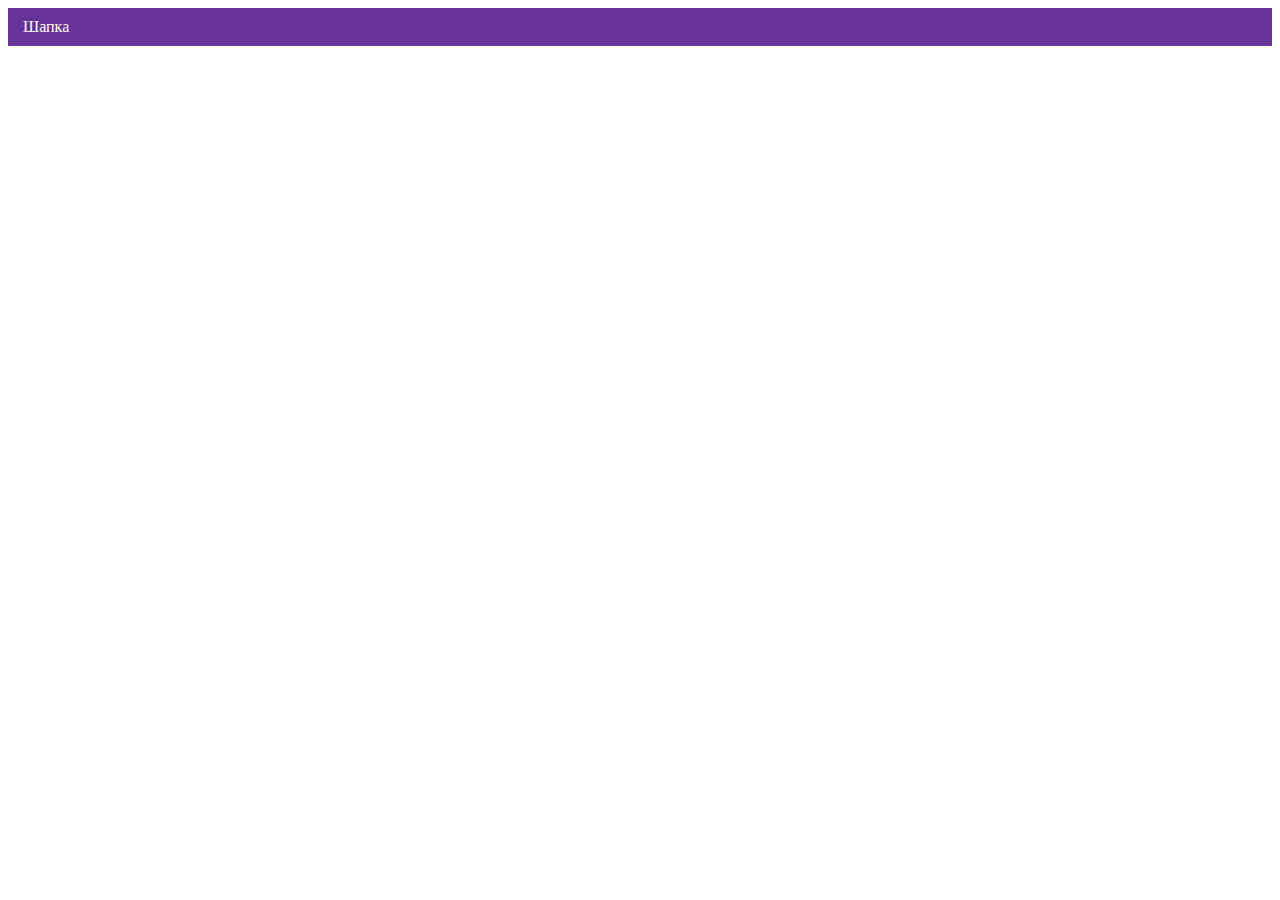
==== index.html @ e842799e "Deploying to gh-pages from @ htmlacademy-adaptive/2388231-cat-energy-30@3dad515b368dd6ec4f2292514c0e" ====
<!DOCTYPE html><html class="page" lang="ru"><head><meta charset="UTF-8"><title>Название проекта</title><meta name="viewport" content="width=device-width,initial-scale=1"><link rel="stylesheet" href="styles/styles.css"><script src="scripts/index.js" defer="defer"></script></head><body class="page__body"><header class="header">Шапка</header></body></html>
---- styles/styles.css ----
@charset "UTF-8";.header{background-color:#639;color:#fff;padding:10px 15px}
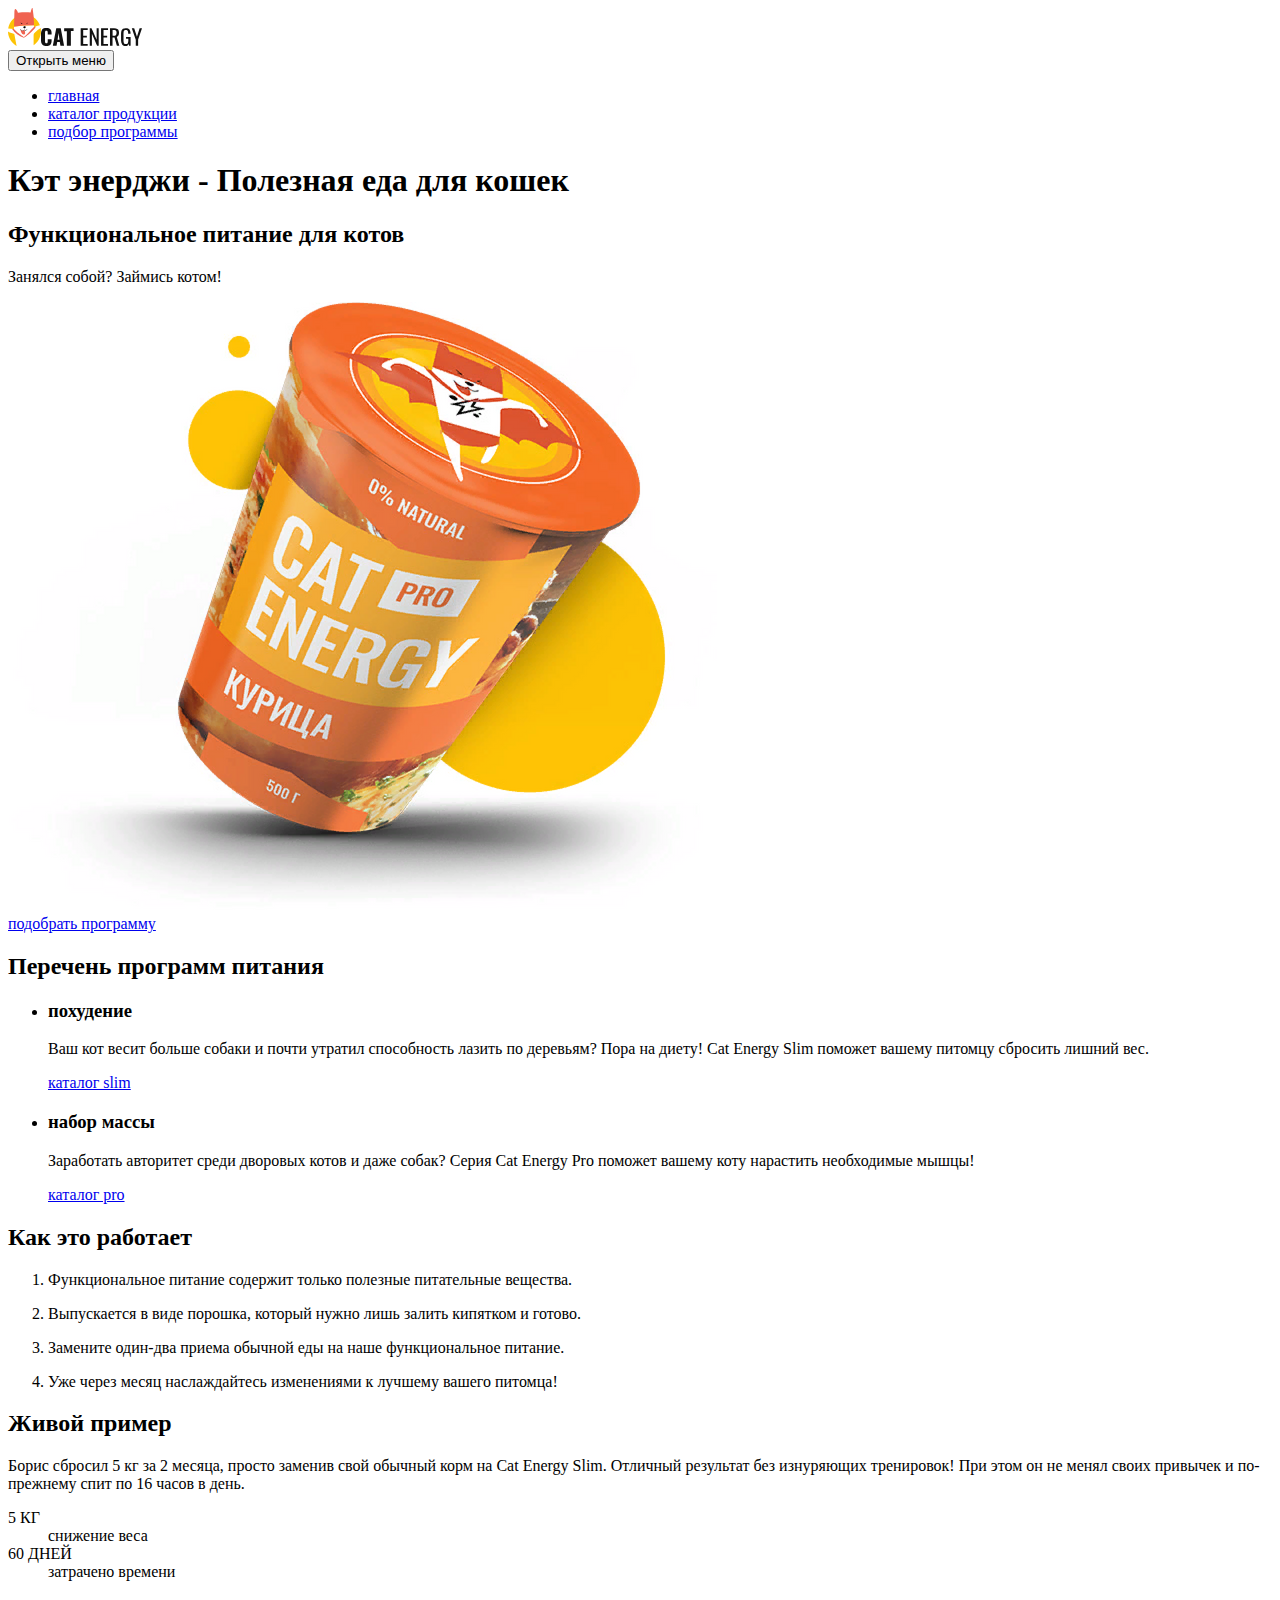
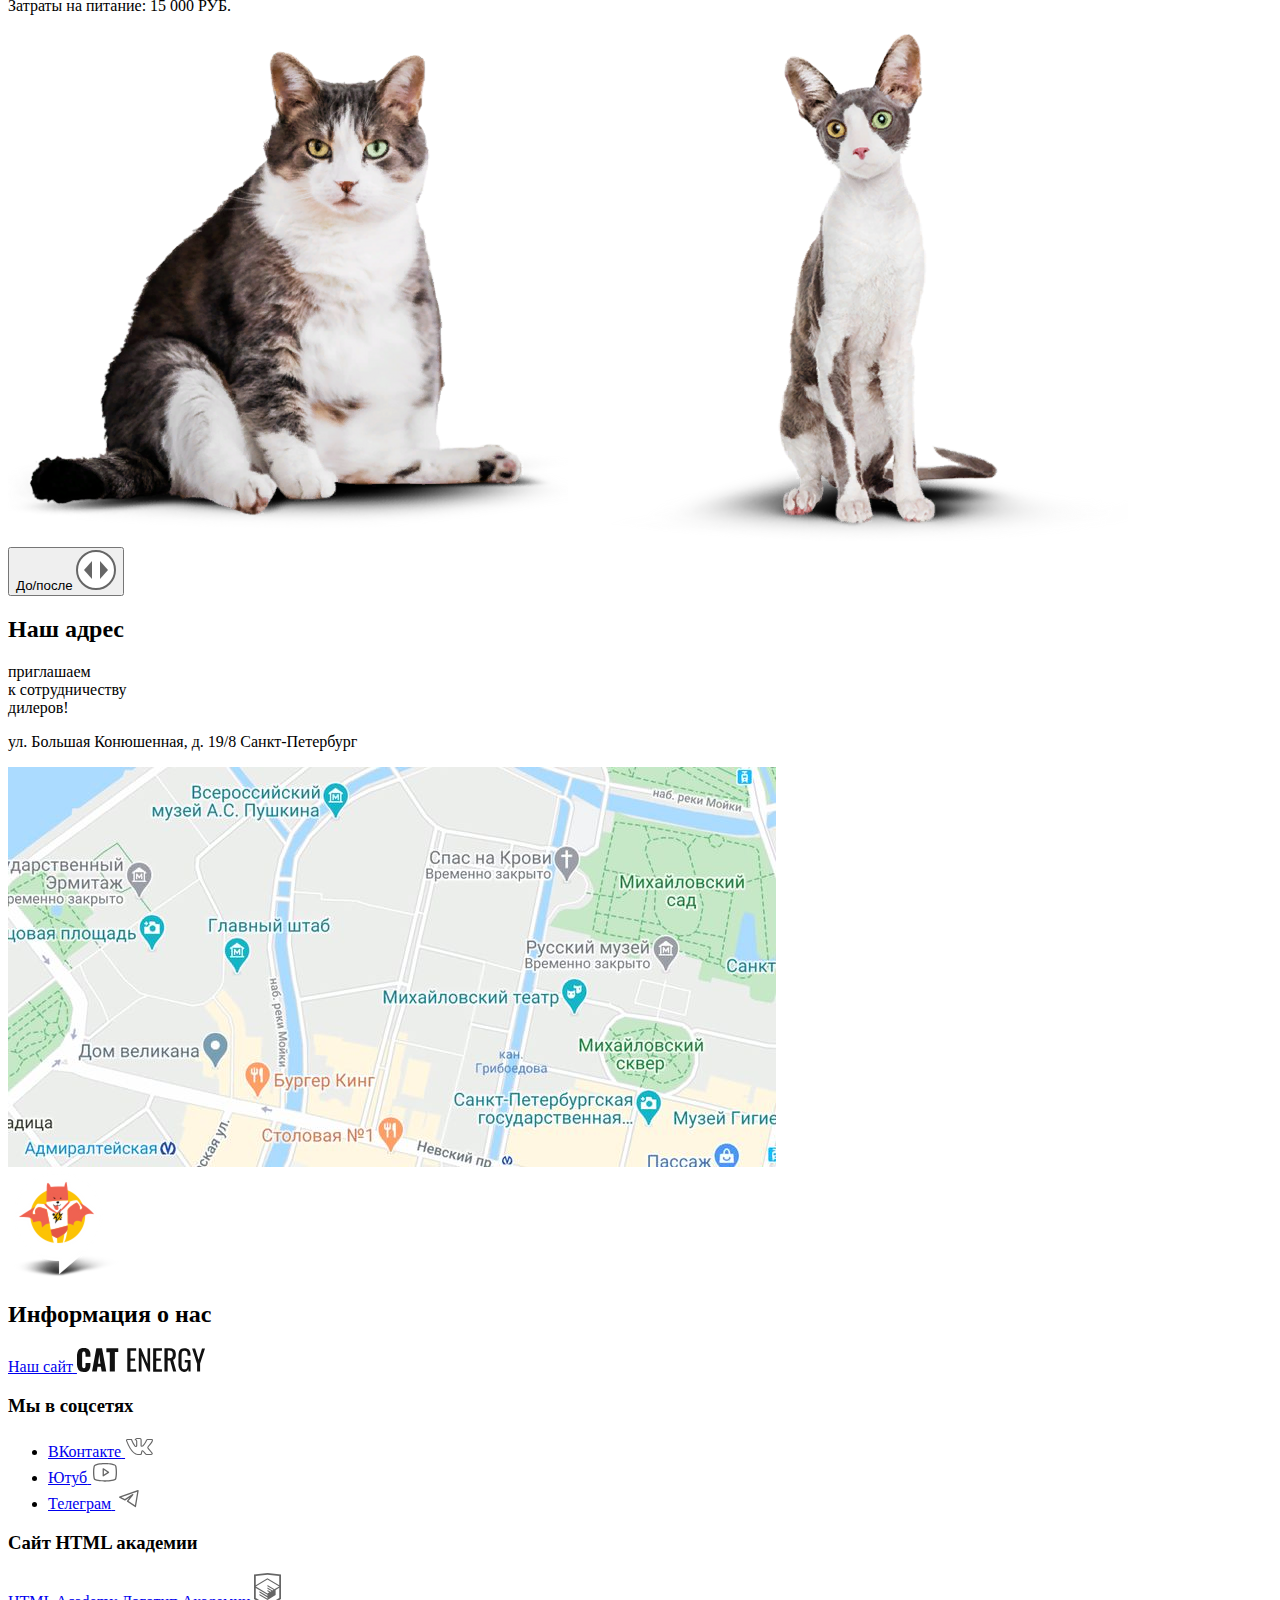
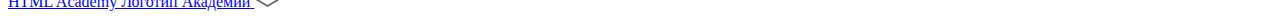
==== commit 57779545: "Deploying to gh-pages from @ htmlacademy-adaptive/2388231-cat-energy-30@de785e8025b0b78de77827c916fe" ====
--- a/index.html
+++ b/index.html
@@ -1 +1 @@
-<!DOCTYPE html><html class="page" lang="ru"><head><meta charset="UTF-8"><title>Название проекта</title><meta name="viewport" content="width=device-width,initial-scale=1"><link rel="stylesheet" href="styles/styles.css"><script src="scripts/index.js" defer="defer"></script></head><body class="page__body"><header class="header">Шапка</header></body></html>+<!DOCTYPE html><html class="page" lang="ru"><head><meta charset="utf-8"><meta name="viewport" content="width=device-width,initial-scale=1"><link rel="stylesheet" href="styles/styles.css"><link rel="icon" href="favicon.ico"><!-- 32×32 --><link rel="icon" href="favicons/icon.svg" type="image/svg+xml"><link rel="apple-touch-icon" href="favicons/180.png"><!-- 180×180 --><link rel="manifest" href="manifest.webmanifest"><title>HTML Academy: Кэт энерджи</title></head><body class="page__body"><!-- ======HEADER====== --><header class="main-header"><div class="main-header__inner container"><a class="main-header__logo" href="#"><picture><img class="main-header__logo-image" src="images/logo/logo-catenergy-mobile.svg" width="33" height="38" alt="Логотип Кэт энерджи"></picture><img class="main-header__logo-text" src="images/logo/logo-catenergy-text-mobile.svg" alt="Текст логотипа" width="101" height="18"></a><nav class="main-nav main-nav--closed"><button class="main-nav__toggle main-nav__toggle--closed button" type="button"><span class="visually-hidden">Открыть меню</span></button><ul class="main-nav__list list"><li class="main-nav__item"><a class="main-nav__link main-nav__link--support link" href="#">главная</a></li><li class="main-nav__item"><a class="main-nav__link link" href="catalog.html">каталог продукции</a></li><li class="main-nav__item"><a class="main-nav__link link" href="form.html">подбор программы</a></li></ul></nav></div></header><!-- ======MAIN====== --><main class="main-index"><h1 class="visually-hidden">Кэт энерджи - Полезная еда для кошек</h1><!-- ======INTRO====== --><section class="intro"><div class="container"><div class="intro__text-block"><h2 class="intro__title title-page title-page--index">Функциональное питание для котов</h2><p class="intro__text">Занялся собой? Займись котом!</p></div><div class="intro__image"><picture><source width="552" height="499" type="image/png" media="(min-width: 1440px)" srcset="images/pictures/index/intro/index-can-desktop@1x.png, images/pictures/index/intro/index-can-desktop@2x.png 2x"><source width="709" height="609" type="image/png" media="(min-width: 768px)" srcset="images/pictures/index/intro/index-can-tablet@1x.png, images/pictures/index/intro/index-can-tablet@2x.png 2x"><img src="images/pictures/index/intro/index-can-mobile@1x.png" srcset="images/pictures/index/intro/index-can-mobile@2x.png 2x" width="280" height="270" alt="Промо упаковка куриного корма кэт энерджи на 500 грамм"></picture></div><a href="form.html" class="intro__link link button-link">подобрать программу</a></div></section><!-- ======PROGRAMS-TYPES====== --><section class="programs container"><h2 class="visually-hidden">Перечень программ питания</h2><ul class="programs__list list"><li class="programs__item programs__item--slim"><h3 class="programs__title">похудение</h3><p class="programs__text">Ваш кот весит больше собаки и почти утратил способность лазить по деревьям? Пора на диету! Cat Energy Slim поможет вашему питомцу сбросить лишний вес.</p><a class="programs__link link" href="catalog.html">каталог slim</a></li><li class="programs__item programs__item--pro"><h3 class="programs__title">набор массы</h3><p class="programs__text">Заработать авторитет среди дворовых котов и даже собак? Серия Cat Energy Pro поможет вашему коту нарастить необходимые мышцы!</p><a href="catalog.html" class="programs__link link">каталог pro</a></li></ul></section><!-- ======ADVANTAGES====== --><section class="advantages"><div class="container"><h2 class="advantages__title title">Как это работает</h2><ol class="advantages__list list"><li class="advantages__item advantages__item--leaf"><p class="advantages__item-text">Функциональное питание содержит только полезные питательные вещества.</p></li><li class="advantages__item advantages__item--hotwater"><p class="advantages__item-text">Выпускается в виде порошка, который нужно лишь залить кипятком и готово.</p></li><li class="advantages__item advantages__item--eat"><p class="advantages__item-text">Замените один-два приема обычной еды на наше функциональное питание.</p></li><li class="advantages__item advantages__item--time"><p class="advantages__item-text">Уже через месяц наслаждайтесь изменениями к лучшему вашего питомца!</p></li></ol></div></section><!-- ======example====== --><section class="example"><div class="container"><h2 class="example__title title">Живой пример</h2><div class="example__inner"><p class="example__text">Борис сбросил 5 кг за 2 месяца, просто заменив свой обычный корм на Cat Energy Slim. Отличный результат без изнуряющих тренировок! При этом он не менял своих привычек и по-прежнему спит по 16 часов в день.</p><div class="example__data example-data"><dl class="example-data-list list"><dt class="example-data__value">5 КГ</dt><dd class="example-data__description">снижение веса</dd><dt class="example-data__value">60 ДНЕЙ</dt><dd class="example-data__description">затрачено времени</dd></dl><p class="example__expenses"><span>Затраты на питание:</span> <span>15 000 РУБ.</span></p></div></div><div class="example__slider-cat slider-cat"><div class="slider-cat__inner"><picture><source width="560" height="512" type="image/png" media="(min-width: 768px)" srcset="images/slider/cat-tablet-before@1x.png, images/slider/cat-tablet-before@2x.png 2x"><img class="slider-cat__image slider-cat__image--before" src="images/slider/cat-mobile-before@1x.png" srcset="images/slider/cat-mobile-before@2x.png 2x" width="280" height="256" alt="Кот до употребления корма: выглядит ленивым, толстым и страшным"></picture><picture><source width="560" height="512" type="image/png" media="(min-width: 768px)" srcset="images/slider/cat-tablet-after@1x.png, images/slider/cat-tablet-after@2x.png 2x"><img class="slider-cat__image slider-cat__image--after" src="images/slider/cat-mobile-after@1x.png" srcset="images/slider/cat-mobile-after@2x.png 2x" width="280" height="256" alt="Кот после употребления корма: выглядит молодым, худым и бодрым"></picture></div><button class="slider-cat__button button" type="button"><span class="visually-hidden">До/после</span> <svg class="slider-cat__tumb-img" width="40" height="40" viewBox="0 0 40 40" fill="none" xmlns="http://www.w3.org/2000/svg" aria-hidden="true"><rect x="1" y="1" width="38" height="38" rx="19" fill="white"/><path d="M16 11L8 20L16 29V11Z" fill="#666666"/><path d="M32 20L24 11V29L32 20Z" fill="#666666"/><rect x="1" y="1" width="38" height="38" rx="19" stroke="#666666" stroke-width="2"/></svg></button></div></div></section><!-- ======LOCATION====== --><section class="location"><h2 class="visually-hidden">Наш адрес</h2><div class="container"><div class="location__address"><p class="location__text">приглашаем<br>к сотрудничеству<br>дилеров!</p><p class="location__address-text"><span>ул. Большая Конюшенная, д. 19/8</span> <span>Санкт-Петербург</span></p></div></div><div class="location__block-map"><picture><source width="1440" height="400" type="image/jpeg" media="(min-width: 1440px)" srcset="images/pictures/map/map-desktop@1x.jpg, images/pictures/map/map-desktop@2x.jpg 2x"><source width="768" height="400" type="image/jpeg" media="(min-width: 768px)" srcset="images/pictures/map/map-tablet@1x.jpg, images/pictures/map/map-tablet@2x.jpg 2x"><img src="images/pictures/map/map-mobile@1x.jpg" srcset="images/pictures/map/map-mobile@2x.jpg 2x" alt="Расположение офиса Кэт энерджи на карте" width="320" height="362"></picture></div><div class="location__map-pin"><picture><source width="113" height="106" type="image/png" media="(min-width: 768px)" srcset="images/pictures/map/map-pin-tablet@1x.png, images/pictures/map/map-pin-tablet@2x.png 2x"><img src="images/pictures/map/map-pin-mobile@1x.png" srcset="images/pictures/map/map-pin-mobile@2x.png 2x" alt="маркер карты стилизованный под логотип компании" width="57" height="53"></picture></div></section></main><!-- ======FOOTER====== --><footer class="main-footer container"><h2 class="visually-hidden">Информация о нас</h2><a href="#" class="main-footer__logo"><span class="visually-hidden">Наш сайт</span> <svg xmlns="http://www.w3.org/2000/svg" width="128" height="24" fill="none" aria-hidden="true"><path fill="#111" d="M1.62 21.96a9.43 9.43 0 0 1-1.6-5.72V7.76a9.56 9.56 0 0 1 1.5-5.82C2.62.61 4.32 0 6.83 0c2.5 0 4.1.61 5.1 1.74a7.43 7.43 0 0 1 1.51 5v2.04h-4.9V6.43c.03-.7-.07-1.39-.3-2.04a1.42 1.42 0 0 0-1.4-.82c-.71 0-1.21.2-1.41.72a6.72 6.72 0 0 0-.3 2.25v10.92a4.3 4.3 0 0 0 .4 2.15c.2.5.7.71 1.4.71s1.1-.2 1.3-.71c.23-.7.33-1.42.3-2.15v-2.45h4.91v2.05a7.92 7.92 0 0 1-1.5 5.1c-1 1.23-2.7 1.84-5.1 1.84-2.41-.1-4.22-.71-5.22-2.04ZM19.35.3h5.7l4.21 23.3h-4.6l-.8-4.91h-3.31l-.8 4.9h-4.7L19.34.31Zm4.1 15.33-1.2-9.1-1.2 9.1h2.4ZM32.77 4.19h-3.4V.3h11.9v3.78h-3.4v19.5h-5.1V4.2ZM50.4.3h8.8v2.46h-5.7v7.66h4.6v2.35h-4.6v8.57h5.7v2.35h-8.9V.31h.1ZM61.8.3h2.21l6.51 15.43V.3h2.6v23.28h-2l-6.6-15.93v15.93H61.8V.31ZM76.13.3h8.81v2.46h-5.7v7.66h4.6v2.35h-4.6v8.57h5.7v2.35h-8.81V.31ZM87.54.3h4.61a7.9 7.9 0 0 1 5.1 1.44c1.1.92 1.6 2.55 1.6 4.7 0 2.96-.9 4.8-2.8 5.4l3.21 11.65h-3.1l-3-10.93h-2.51V23.5h-3.2V.3h.1Zm4.41 10.01c1.03.1 2.06-.2 2.9-.81.6-.51.9-1.53.9-3.07a6.72 6.72 0 0 0-.3-2.24 2.58 2.58 0 0 0-1.1-1.23 4.49 4.49 0 0 0-2.2-.4h-1.4v7.65h1.2v.1ZM102.86 21.86a10.49 10.49 0 0 1-1.4-5.93V8.17a17 17 0 0 1 .5-4.4c.34-1.06 1-2 1.9-2.65 1.12-.67 2.41-1 3.71-.92 2.1 0 3.6.51 4.5 1.64a7.93 7.93 0 0 1 1.41 5.1v.82h-3v-.71c0-.86-.07-1.71-.2-2.56a2.05 2.05 0 0 0-.8-1.32 3.05 3.05 0 0 0-1.9-.51 2.96 2.96 0 0 0-2.01.6 2.3 2.3 0 0 0-.8 1.64c-.13.92-.2 1.84-.2 2.76v8.68a9.43 9.43 0 0 0 .6 3.88c.4.82 1.2 1.12 2.4 1.12a2.38 2.38 0 0 0 2.4-1.22c.53-1.3.77-2.69.7-4.09V14.4h-2.9v-2.35h5.81V23.6h-2l-.3-2.65a4.17 4.17 0 0 1-1.56 2.2c-.74.53-1.64.8-2.55.76a4.92 4.92 0 0 1-4.3-2.04ZM119.99 15.42 115.09.41h3l3.5 11.23L125 .41H128l-4.9 15.01v8.17h-3.01v-8.17h-.1Z"/></svg></a><section class="main-footer__social social"><h3 class="visually-hidden">Мы в соцсетях</h3><ul class="social__list list"><li class="social__list-iitem"><a href="#" class="social__list-link social__list-link--vk"><span class="visually-hidden">ВКонтакте</span> <svg xmlns="http://www.w3.org/2000/svg" width="28" height="22" fill="none" aria-hidden="true"><path fill="#666" d="M1 5.34c0-.86.52-1.32 1.55-1.38l3.97.02c.26 0 .44.13.53.38.4 1.26.86 2.34 1.37 3.25.5.92 1.17 1.97 1.99 3.16.07.15.18.23.34.23.13 0 .22-.06.3-.18l.07-.28.03-4.35c0-.3-.07-.5-.23-.6-.15-.1-.43-.18-.83-.23-.32-.05-.48-.23-.48-.55 0-.07 0-.12.02-.15.38-1.09 1.44-1.63 3.2-1.63l1.5-.03c.67 0 1.23.16 1.67.48.44.32.67.82.67 1.5v5.72c.12.08.24.12.34.12.27 0 .5-.15.7-.45 1.95-2.58 3-4.31 3.17-5.18 0-.02.01-.06.05-.13.12-.25.33-.47.61-.65.29-.19.53-.31.75-.38a.55.55 0 0 1 .24-.05h4.13l.26.03c.36 0 .63.16.83.47.07.1.12.21.15.33a2.4 2.4 0 0 1 .06.55v.18a6.11 6.11 0 0 1-.94 2.2c-.5.78-1.15 1.62-1.93 2.53-.79.9-1.27 1.5-1.47 1.78-.16.2-.24.39-.24.56 0 .13.07.28.21.45l3.9 4.63c.2.26.31.56.31.88 0 .38-.16.7-.48.95-.32.25-.7.4-1.14.43l-.46.02h-4.04c-.02 0-.06 0-.11.02a.86.86 0 0 1-.1.01c-.4 0-.76-.16-1.1-.48-.12-.13-.96-1.12-2.5-2.97a1.39 1.39 0 0 0-.38-.32 38.47 38.47 0 0 0-.53 2.24l-.08.42a1.4 1.4 0 0 1-1.12 1.06l-.37.02h-2.61c-1.48 0-2.95-.63-4.41-1.9a19.3 19.3 0 0 1-3.96-4.95 47.51 47.51 0 0 1-3.28-7.05A1.92 1.92 0 0 1 1 5.34Zm16.01 6.51c-.37 0-.7-.1-1.01-.29a.9.9 0 0 1-.45-.79V5c0-.34-.1-.58-.27-.72-.18-.14-.49-.21-.93-.21l-1.52.05c-.76 0-1.34.12-1.73.37.78.36 1.17.93 1.17 1.71v4.43a1.5 1.5 0 0 1-.53 1.04c-.32.28-.68.42-1.07.42-.53 0-.94-.24-1.22-.73a26.16 26.16 0 0 1-3.1-5.63l-.23-.66-3.55-.02c-.23 0-.36.01-.38.03-.03.03-.04.1-.04.22 0 .15.01.3.05.48l.56 1.4c1.49 3.64 3.11 6.51 4.86 8.6 1.75 2.1 3.47 3.15 5.16 3.15h2.66c.1 0 .19-.03.24-.09.05-.06.1-.17.13-.34l.06-.25.5-2.21c.15-.3.27-.5.38-.6.2-.2.42-.28.69-.28.43 0 .86.24 1.3.73l2.27 2.71c.14.22.3.33.45.33h4.4c.53 0 .8-.13.8-.38a.47.47 0 0 0-.08-.25l-3.87-4.55c-.3-.35-.45-.73-.45-1.13 0-.4.14-.8.43-1.16.23-.34.68-.9 1.34-1.67.67-.78 1.25-1.51 1.75-2.19.5-.68.82-1.3.98-1.85l.08-.33a.37.37 0 0 1-.02-.16c0-.07-.01-.14-.03-.19h-4.18c-.27.1-.48.25-.64.45L21.8 6c-.45 1.16-1.6 2.94-3.5 5.36-.36.33-.8.5-1.3.5Z"/></svg></a></li><li class="social__list-iitem"><a href="#" class="social__list-link social__list-link--inst"><span class="visually-hidden">Ютуб</span> <svg xmlns="http://www.w3.org/2000/svg" width="28" height="22" fill="none" aria-hidden="true"><path fill="#666" d="m17.85 10.8-5.24-3.5a.65.65 0 0 0-1.01.55v6.98a.65.65 0 0 0 1.01.54l5.24-3.49a.65.65 0 0 0 0-1.09Zm-4.94 2.8V9.08l3.4 2.27-3.4 2.27Zm12.48-8.56a2.4 2.4 0 0 0-1.45-1.63C20.22 1.98 14.25 2 14 2s-6.22-.02-9.94 1.4a2.4 2.4 0 0 0-1.45 1.64 25.32 25.32 0 0 0-.61 6.3c0 3.26.33 5.22.61 6.3a2.4 2.4 0 0 0 1.45 1.63c3.72 1.43 9.69 1.4 9.94 1.4h.08c.75 0 6.31-.04 9.86-1.4a2.4 2.4 0 0 0 1.45-1.64c.28-1.07.61-3.03.61-6.3 0-3.25-.33-5.22-.61-6.29Zm-1.27 12.27a1.1 1.1 0 0 1-.65.74c-3.5 1.34-9.4 1.32-9.47 1.32-.07 0-5.98.02-9.47-1.32a1.09 1.09 0 0 1-.65-.74c-.27-1-.57-2.85-.57-5.97 0-3.12.3-4.97.57-5.97a1.1 1.1 0 0 1 .65-.74C8.03 3.29 13.93 3.3 14 3.3c.07 0 5.98-.02 9.47 1.32a1.1 1.1 0 0 1 .65.74c.27 1 .57 2.85.57 5.97 0 3.12-.3 4.96-.57 5.97Z"/></svg></a></li><li class="social__list-iitem"><a href="#" class="social__list-link social__list-link--fb"><span class="visually-hidden">Телеграм</span> <svg xmlns="http://www.w3.org/2000/svg" width="28" height="22" fill="none" aria-hidden="true"><path fill="#666" fill-rule="evenodd" d="M23.46 3.15c.18.15.27.38.23.61l-2.63 15.76a.66.66 0 0 1-1.01.44l-7.88-5.25a.66.66 0 0 1-.15-.96l2.61-3.26-4.36 2.9a.66.66 0 0 1-.65.05L4.36 10.8a.66.66 0 0 1 .08-1.2l18.38-6.57a.66.66 0 0 1 .64.11ZM6.33 10.32l3.53 1.77 7.56-5.04a.66.66 0 0 1 .88.96l-4.8 6 6.43 4.3 2.28-13.66-15.88 5.67Z" clip-rule="evenodd"/></svg></a></li></ul></section><section class="main-footer__copyright copyright"><h3 class="visually-hidden">Сайт HTML академии</h3><a href="https://htmlacademy.ru/intensive/adaptive" class="copyright__link link"><span class="copyright__text">HTML Academy</span> </a><a href="https://htmlacademy.ru/intensive/adaptive" class="copyright__link link"><span class="visually-hidden">Логотип Академии</span> <svg xmlns="http://www.w3.org/2000/svg" class="copyright__logo" aria-hidden="true" width="27" height="34" fill="none"><path fill="#666" d="M13.64.02 13.5 0 0 1.4v24.61L13.5 34 27 26.01V1.41L13.64 0Zm11.6 25L13.5 31.96 1.77 25.02v-10.1l11.68 6.93.02 1.25-8.02-4.75v1.23l8.04 4.8.02 1.3-8.05-4.76v1.22l8.04 4.81 8.12-4.83V16.9l3.62-2.15v10.26Zm0-11.57L22 15.33l-1.48.88-7.06-4.19-.01 1.23 6.04 3.57-.06.03-.13.07-.86.5-4.98-2.95-.01 1.22 3.93 2.33-.93.61-.02.01-2.97-1.74-.01 1.23 1.94 1.13-1.98 1.19L1.8 13.58l11.63-6.96 11.8 6.83Zm0-1.22L13.43 5.3 1.77 12.22V2.99L13.5 1.76 25.23 3v9.24Z"/></svg></a></section></footer><script src="scripts/index.js" defer="defer"></script></body></html>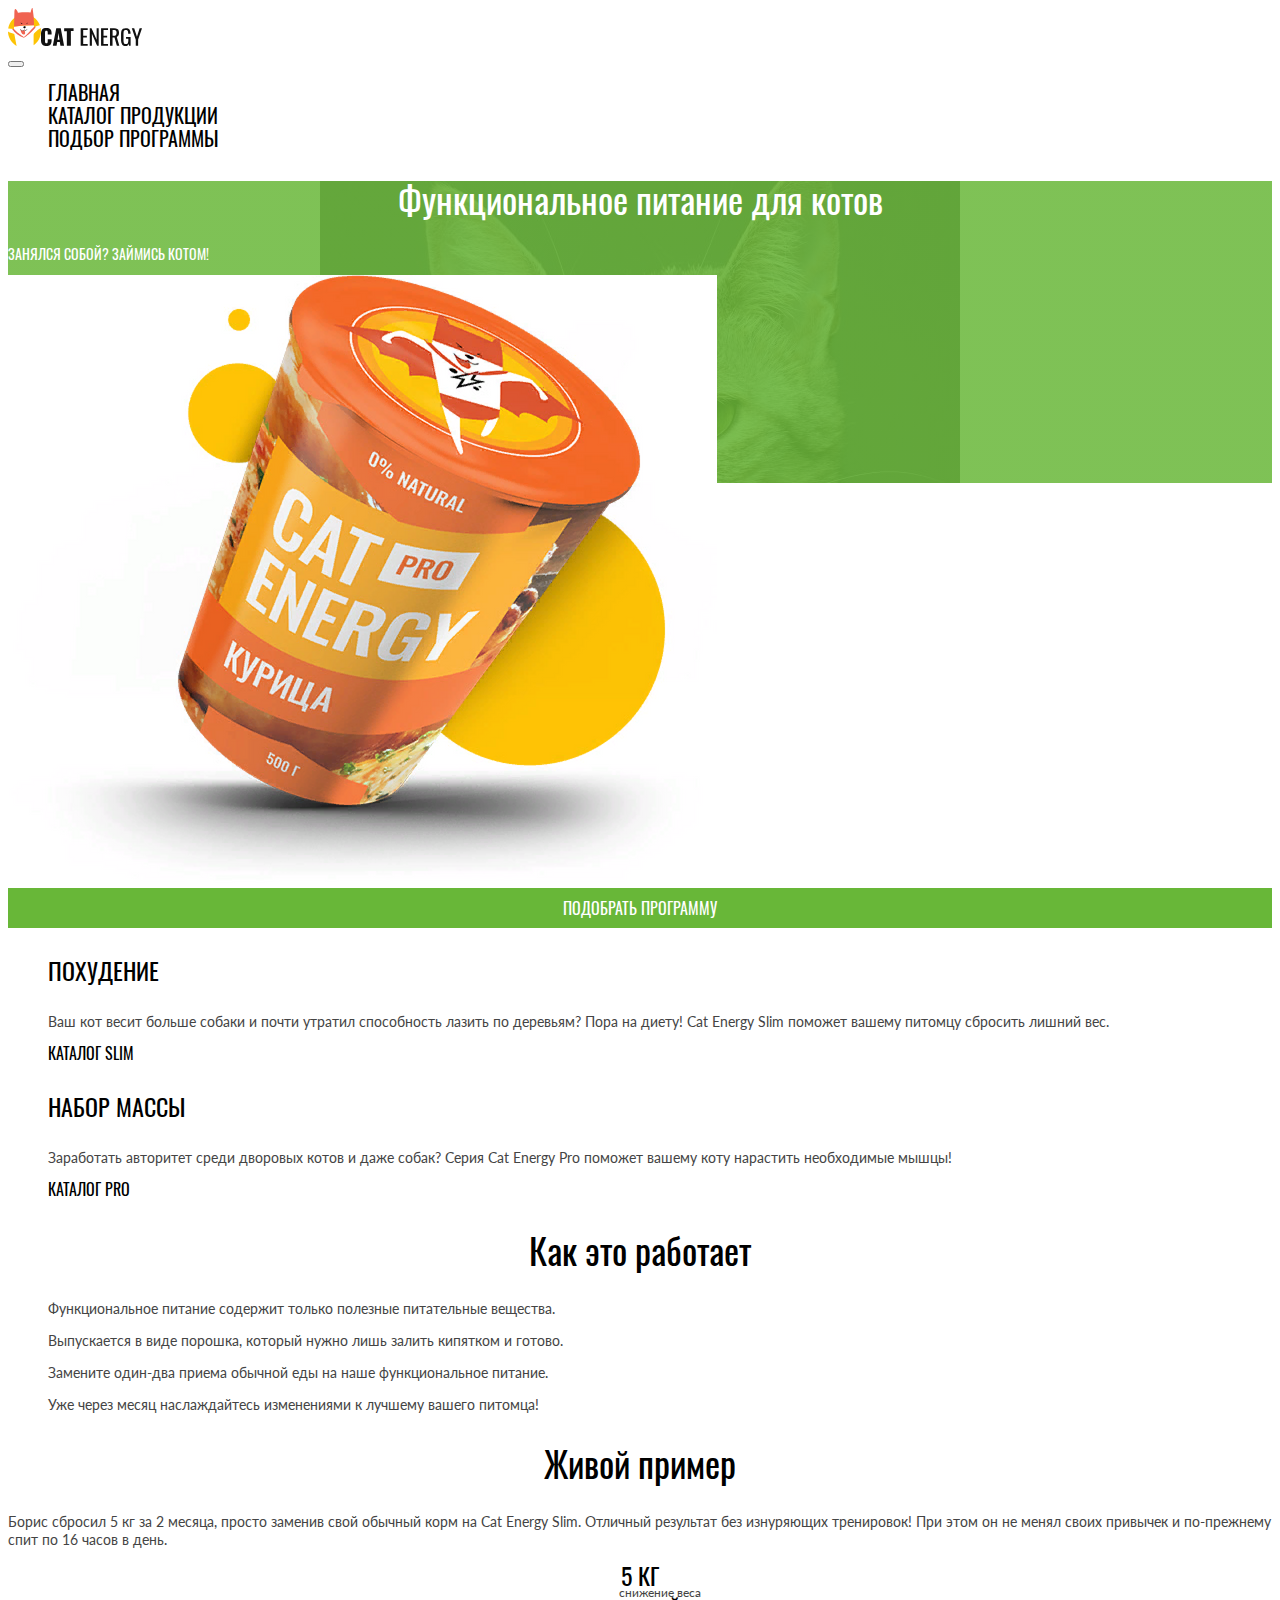
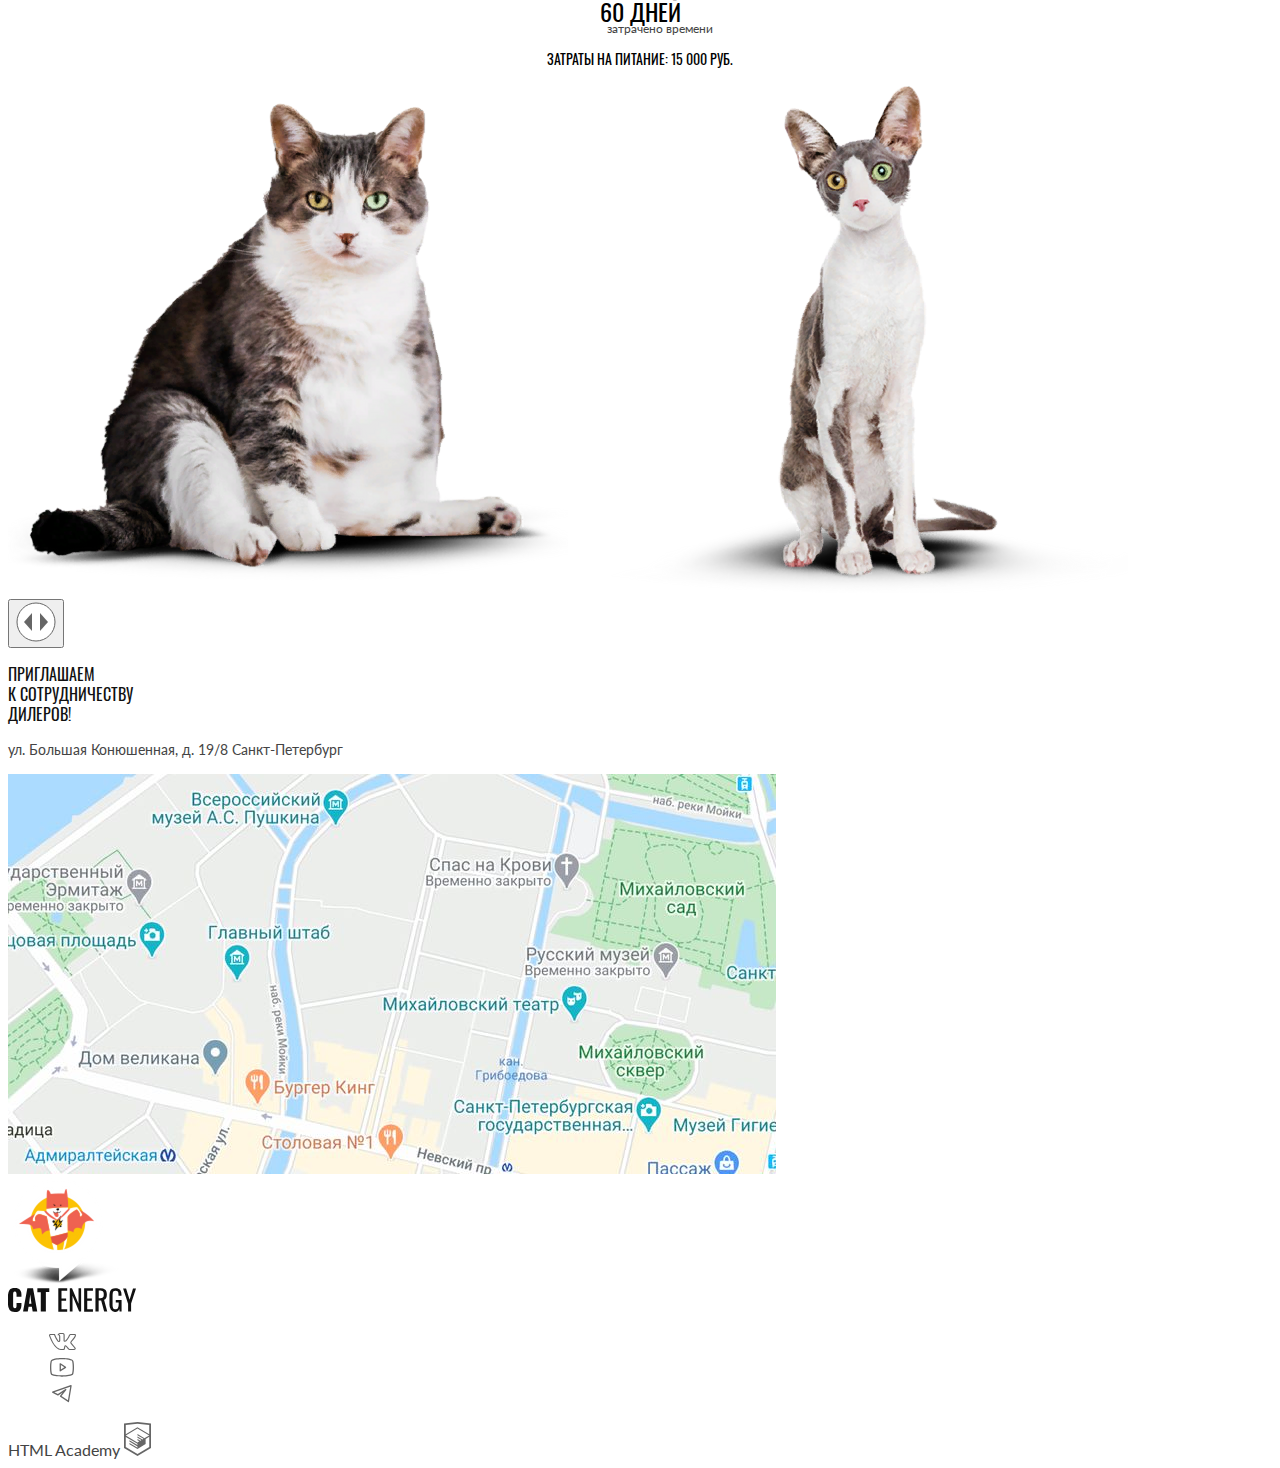
==== commit 80c6b41b: "Deploying to gh-pages from @ htmlacademy-adaptive/2388231-cat-energy-30@a40edf1ed18783b55a3f09900e91" ====
--- a/index.html
+++ b/index.html
@@ -1 +1 @@
-<!DOCTYPE html><html class="page" lang="ru"><head><meta charset="utf-8"><meta name="viewport" content="width=device-width,initial-scale=1"><link rel="stylesheet" href="styles/styles.css"><link rel="icon" href="favicon.ico"><!-- 32×32 --><link rel="icon" href="favicons/icon.svg" type="image/svg+xml"><link rel="apple-touch-icon" href="favicons/180.png"><!-- 180×180 --><link rel="manifest" href="manifest.webmanifest"><title>HTML Academy: Кэт энерджи</title></head><body class="page__body"><!-- ======HEADER====== --><header class="main-header"><div class="main-header__inner container"><a class="main-header__logo" href="#"><picture><img class="main-header__logo-image" src="images/logo/logo-catenergy-mobile.svg" width="33" height="38" alt="Логотип Кэт энерджи"></picture><img class="main-header__logo-text" src="images/logo/logo-catenergy-text-mobile.svg" alt="Текст логотипа" width="101" height="18"></a><nav class="main-nav main-nav--closed"><button class="main-nav__toggle main-nav__toggle--closed button" type="button"><span class="visually-hidden">Открыть меню</span></button><ul class="main-nav__list list"><li class="main-nav__item"><a class="main-nav__link main-nav__link--support link" href="#">главная</a></li><li class="main-nav__item"><a class="main-nav__link link" href="catalog.html">каталог продукции</a></li><li class="main-nav__item"><a class="main-nav__link link" href="form.html">подбор программы</a></li></ul></nav></div></header><!-- ======MAIN====== --><main class="main-index"><h1 class="visually-hidden">Кэт энерджи - Полезная еда для кошек</h1><!-- ======INTRO====== --><section class="intro"><div class="container"><div class="intro__text-block"><h2 class="intro__title title-page title-page--index">Функциональное питание для котов</h2><p class="intro__text">Занялся собой? Займись котом!</p></div><div class="intro__image"><picture><source width="552" height="499" type="image/png" media="(min-width: 1440px)" srcset="images/pictures/index/intro/index-can-desktop@1x.png, images/pictures/index/intro/index-can-desktop@2x.png 2x"><source width="709" height="609" type="image/png" media="(min-width: 768px)" srcset="images/pictures/index/intro/index-can-tablet@1x.png, images/pictures/index/intro/index-can-tablet@2x.png 2x"><img src="images/pictures/index/intro/index-can-mobile@1x.png" srcset="images/pictures/index/intro/index-can-mobile@2x.png 2x" width="280" height="270" alt="Промо упаковка куриного корма кэт энерджи на 500 грамм"></picture></div><a href="form.html" class="intro__link link button-link">подобрать программу</a></div></section><!-- ======PROGRAMS-TYPES====== --><section class="programs container"><h2 class="visually-hidden">Перечень программ питания</h2><ul class="programs__list list"><li class="programs__item programs__item--slim"><h3 class="programs__title">похудение</h3><p class="programs__text">Ваш кот весит больше собаки и почти утратил способность лазить по деревьям? Пора на диету! Cat Energy Slim поможет вашему питомцу сбросить лишний вес.</p><a class="programs__link link" href="catalog.html">каталог slim</a></li><li class="programs__item programs__item--pro"><h3 class="programs__title">набор массы</h3><p class="programs__text">Заработать авторитет среди дворовых котов и даже собак? Серия Cat Energy Pro поможет вашему коту нарастить необходимые мышцы!</p><a href="catalog.html" class="programs__link link">каталог pro</a></li></ul></section><!-- ======ADVANTAGES====== --><section class="advantages"><div class="container"><h2 class="advantages__title title">Как это работает</h2><ol class="advantages__list list"><li class="advantages__item advantages__item--leaf"><p class="advantages__item-text">Функциональное питание содержит только полезные питательные вещества.</p></li><li class="advantages__item advantages__item--hotwater"><p class="advantages__item-text">Выпускается в виде порошка, который нужно лишь залить кипятком и готово.</p></li><li class="advantages__item advantages__item--eat"><p class="advantages__item-text">Замените один-два приема обычной еды на наше функциональное питание.</p></li><li class="advantages__item advantages__item--time"><p class="advantages__item-text">Уже через месяц наслаждайтесь изменениями к лучшему вашего питомца!</p></li></ol></div></section><!-- ======example====== --><section class="example"><div class="container"><h2 class="example__title title">Живой пример</h2><div class="example__inner"><p class="example__text">Борис сбросил 5 кг за 2 месяца, просто заменив свой обычный корм на Cat Energy Slim. Отличный результат без изнуряющих тренировок! При этом он не менял своих привычек и по-прежнему спит по 16 часов в день.</p><div class="example__data example-data"><dl class="example-data-list list"><dt class="example-data__value">5 КГ</dt><dd class="example-data__description">снижение веса</dd><dt class="example-data__value">60 ДНЕЙ</dt><dd class="example-data__description">затрачено времени</dd></dl><p class="example__expenses"><span>Затраты на питание:</span> <span>15 000 РУБ.</span></p></div></div><div class="example__slider-cat slider-cat"><div class="slider-cat__inner"><picture><source width="560" height="512" type="image/png" media="(min-width: 768px)" srcset="images/slider/cat-tablet-before@1x.png, images/slider/cat-tablet-before@2x.png 2x"><img class="slider-cat__image slider-cat__image--before" src="images/slider/cat-mobile-before@1x.png" srcset="images/slider/cat-mobile-before@2x.png 2x" width="280" height="256" alt="Кот до употребления корма: выглядит ленивым, толстым и страшным"></picture><picture><source width="560" height="512" type="image/png" media="(min-width: 768px)" srcset="images/slider/cat-tablet-after@1x.png, images/slider/cat-tablet-after@2x.png 2x"><img class="slider-cat__image slider-cat__image--after" src="images/slider/cat-mobile-after@1x.png" srcset="images/slider/cat-mobile-after@2x.png 2x" width="280" height="256" alt="Кот после употребления корма: выглядит молодым, худым и бодрым"></picture></div><button class="slider-cat__button button" type="button"><span class="visually-hidden">До/после</span> <svg class="slider-cat__tumb-img" width="40" height="40" viewBox="0 0 40 40" fill="none" xmlns="http://www.w3.org/2000/svg" aria-hidden="true"><rect x="1" y="1" width="38" height="38" rx="19" fill="white"/><path d="M16 11L8 20L16 29V11Z" fill="#666666"/><path d="M32 20L24 11V29L32 20Z" fill="#666666"/><rect x="1" y="1" width="38" height="38" rx="19" stroke="#666666" stroke-width="2"/></svg></button></div></div></section><!-- ======LOCATION====== --><section class="location"><h2 class="visually-hidden">Наш адрес</h2><div class="container"><div class="location__address"><p class="location__text">приглашаем<br>к сотрудничеству<br>дилеров!</p><p class="location__address-text"><span>ул. Большая Конюшенная, д. 19/8</span> <span>Санкт-Петербург</span></p></div></div><div class="location__block-map"><picture><source width="1440" height="400" type="image/jpeg" media="(min-width: 1440px)" srcset="images/pictures/map/map-desktop@1x.jpg, images/pictures/map/map-desktop@2x.jpg 2x"><source width="768" height="400" type="image/jpeg" media="(min-width: 768px)" srcset="images/pictures/map/map-tablet@1x.jpg, images/pictures/map/map-tablet@2x.jpg 2x"><img src="images/pictures/map/map-mobile@1x.jpg" srcset="images/pictures/map/map-mobile@2x.jpg 2x" alt="Расположение офиса Кэт энерджи на карте" width="320" height="362"></picture></div><div class="location__map-pin"><picture><source width="113" height="106" type="image/png" media="(min-width: 768px)" srcset="images/pictures/map/map-pin-tablet@1x.png, images/pictures/map/map-pin-tablet@2x.png 2x"><img src="images/pictures/map/map-pin-mobile@1x.png" srcset="images/pictures/map/map-pin-mobile@2x.png 2x" alt="маркер карты стилизованный под логотип компании" width="57" height="53"></picture></div></section></main><!-- ======FOOTER====== --><footer class="main-footer container"><h2 class="visually-hidden">Информация о нас</h2><a href="#" class="main-footer__logo"><span class="visually-hidden">Наш сайт</span> <svg xmlns="http://www.w3.org/2000/svg" width="128" height="24" fill="none" aria-hidden="true"><path fill="#111" d="M1.62 21.96a9.43 9.43 0 0 1-1.6-5.72V7.76a9.56 9.56 0 0 1 1.5-5.82C2.62.61 4.32 0 6.83 0c2.5 0 4.1.61 5.1 1.74a7.43 7.43 0 0 1 1.51 5v2.04h-4.9V6.43c.03-.7-.07-1.39-.3-2.04a1.42 1.42 0 0 0-1.4-.82c-.71 0-1.21.2-1.41.72a6.72 6.72 0 0 0-.3 2.25v10.92a4.3 4.3 0 0 0 .4 2.15c.2.5.7.71 1.4.71s1.1-.2 1.3-.71c.23-.7.33-1.42.3-2.15v-2.45h4.91v2.05a7.92 7.92 0 0 1-1.5 5.1c-1 1.23-2.7 1.84-5.1 1.84-2.41-.1-4.22-.71-5.22-2.04ZM19.35.3h5.7l4.21 23.3h-4.6l-.8-4.91h-3.31l-.8 4.9h-4.7L19.34.31Zm4.1 15.33-1.2-9.1-1.2 9.1h2.4ZM32.77 4.19h-3.4V.3h11.9v3.78h-3.4v19.5h-5.1V4.2ZM50.4.3h8.8v2.46h-5.7v7.66h4.6v2.35h-4.6v8.57h5.7v2.35h-8.9V.31h.1ZM61.8.3h2.21l6.51 15.43V.3h2.6v23.28h-2l-6.6-15.93v15.93H61.8V.31ZM76.13.3h8.81v2.46h-5.7v7.66h4.6v2.35h-4.6v8.57h5.7v2.35h-8.81V.31ZM87.54.3h4.61a7.9 7.9 0 0 1 5.1 1.44c1.1.92 1.6 2.55 1.6 4.7 0 2.96-.9 4.8-2.8 5.4l3.21 11.65h-3.1l-3-10.93h-2.51V23.5h-3.2V.3h.1Zm4.41 10.01c1.03.1 2.06-.2 2.9-.81.6-.51.9-1.53.9-3.07a6.72 6.72 0 0 0-.3-2.24 2.58 2.58 0 0 0-1.1-1.23 4.49 4.49 0 0 0-2.2-.4h-1.4v7.65h1.2v.1ZM102.86 21.86a10.49 10.49 0 0 1-1.4-5.93V8.17a17 17 0 0 1 .5-4.4c.34-1.06 1-2 1.9-2.65 1.12-.67 2.41-1 3.71-.92 2.1 0 3.6.51 4.5 1.64a7.93 7.93 0 0 1 1.41 5.1v.82h-3v-.71c0-.86-.07-1.71-.2-2.56a2.05 2.05 0 0 0-.8-1.32 3.05 3.05 0 0 0-1.9-.51 2.96 2.96 0 0 0-2.01.6 2.3 2.3 0 0 0-.8 1.64c-.13.92-.2 1.84-.2 2.76v8.68a9.43 9.43 0 0 0 .6 3.88c.4.82 1.2 1.12 2.4 1.12a2.38 2.38 0 0 0 2.4-1.22c.53-1.3.77-2.69.7-4.09V14.4h-2.9v-2.35h5.81V23.6h-2l-.3-2.65a4.17 4.17 0 0 1-1.56 2.2c-.74.53-1.64.8-2.55.76a4.92 4.92 0 0 1-4.3-2.04ZM119.99 15.42 115.09.41h3l3.5 11.23L125 .41H128l-4.9 15.01v8.17h-3.01v-8.17h-.1Z"/></svg></a><section class="main-footer__social social"><h3 class="visually-hidden">Мы в соцсетях</h3><ul class="social__list list"><li class="social__list-iitem"><a href="#" class="social__list-link social__list-link--vk"><span class="visually-hidden">ВКонтакте</span> <svg xmlns="http://www.w3.org/2000/svg" width="28" height="22" fill="none" aria-hidden="true"><path fill="#666" d="M1 5.34c0-.86.52-1.32 1.55-1.38l3.97.02c.26 0 .44.13.53.38.4 1.26.86 2.34 1.37 3.25.5.92 1.17 1.97 1.99 3.16.07.15.18.23.34.23.13 0 .22-.06.3-.18l.07-.28.03-4.35c0-.3-.07-.5-.23-.6-.15-.1-.43-.18-.83-.23-.32-.05-.48-.23-.48-.55 0-.07 0-.12.02-.15.38-1.09 1.44-1.63 3.2-1.63l1.5-.03c.67 0 1.23.16 1.67.48.44.32.67.82.67 1.5v5.72c.12.08.24.12.34.12.27 0 .5-.15.7-.45 1.95-2.58 3-4.31 3.17-5.18 0-.02.01-.06.05-.13.12-.25.33-.47.61-.65.29-.19.53-.31.75-.38a.55.55 0 0 1 .24-.05h4.13l.26.03c.36 0 .63.16.83.47.07.1.12.21.15.33a2.4 2.4 0 0 1 .06.55v.18a6.11 6.11 0 0 1-.94 2.2c-.5.78-1.15 1.62-1.93 2.53-.79.9-1.27 1.5-1.47 1.78-.16.2-.24.39-.24.56 0 .13.07.28.21.45l3.9 4.63c.2.26.31.56.31.88 0 .38-.16.7-.48.95-.32.25-.7.4-1.14.43l-.46.02h-4.04c-.02 0-.06 0-.11.02a.86.86 0 0 1-.1.01c-.4 0-.76-.16-1.1-.48-.12-.13-.96-1.12-2.5-2.97a1.39 1.39 0 0 0-.38-.32 38.47 38.47 0 0 0-.53 2.24l-.08.42a1.4 1.4 0 0 1-1.12 1.06l-.37.02h-2.61c-1.48 0-2.95-.63-4.41-1.9a19.3 19.3 0 0 1-3.96-4.95 47.51 47.51 0 0 1-3.28-7.05A1.92 1.92 0 0 1 1 5.34Zm16.01 6.51c-.37 0-.7-.1-1.01-.29a.9.9 0 0 1-.45-.79V5c0-.34-.1-.58-.27-.72-.18-.14-.49-.21-.93-.21l-1.52.05c-.76 0-1.34.12-1.73.37.78.36 1.17.93 1.17 1.71v4.43a1.5 1.5 0 0 1-.53 1.04c-.32.28-.68.42-1.07.42-.53 0-.94-.24-1.22-.73a26.16 26.16 0 0 1-3.1-5.63l-.23-.66-3.55-.02c-.23 0-.36.01-.38.03-.03.03-.04.1-.04.22 0 .15.01.3.05.48l.56 1.4c1.49 3.64 3.11 6.51 4.86 8.6 1.75 2.1 3.47 3.15 5.16 3.15h2.66c.1 0 .19-.03.24-.09.05-.06.1-.17.13-.34l.06-.25.5-2.21c.15-.3.27-.5.38-.6.2-.2.42-.28.69-.28.43 0 .86.24 1.3.73l2.27 2.71c.14.22.3.33.45.33h4.4c.53 0 .8-.13.8-.38a.47.47 0 0 0-.08-.25l-3.87-4.55c-.3-.35-.45-.73-.45-1.13 0-.4.14-.8.43-1.16.23-.34.68-.9 1.34-1.67.67-.78 1.25-1.51 1.75-2.19.5-.68.82-1.3.98-1.85l.08-.33a.37.37 0 0 1-.02-.16c0-.07-.01-.14-.03-.19h-4.18c-.27.1-.48.25-.64.45L21.8 6c-.45 1.16-1.6 2.94-3.5 5.36-.36.33-.8.5-1.3.5Z"/></svg></a></li><li class="social__list-iitem"><a href="#" class="social__list-link social__list-link--inst"><span class="visually-hidden">Ютуб</span> <svg xmlns="http://www.w3.org/2000/svg" width="28" height="22" fill="none" aria-hidden="true"><path fill="#666" d="m17.85 10.8-5.24-3.5a.65.65 0 0 0-1.01.55v6.98a.65.65 0 0 0 1.01.54l5.24-3.49a.65.65 0 0 0 0-1.09Zm-4.94 2.8V9.08l3.4 2.27-3.4 2.27Zm12.48-8.56a2.4 2.4 0 0 0-1.45-1.63C20.22 1.98 14.25 2 14 2s-6.22-.02-9.94 1.4a2.4 2.4 0 0 0-1.45 1.64 25.32 25.32 0 0 0-.61 6.3c0 3.26.33 5.22.61 6.3a2.4 2.4 0 0 0 1.45 1.63c3.72 1.43 9.69 1.4 9.94 1.4h.08c.75 0 6.31-.04 9.86-1.4a2.4 2.4 0 0 0 1.45-1.64c.28-1.07.61-3.03.61-6.3 0-3.25-.33-5.22-.61-6.29Zm-1.27 12.27a1.1 1.1 0 0 1-.65.74c-3.5 1.34-9.4 1.32-9.47 1.32-.07 0-5.98.02-9.47-1.32a1.09 1.09 0 0 1-.65-.74c-.27-1-.57-2.85-.57-5.97 0-3.12.3-4.97.57-5.97a1.1 1.1 0 0 1 .65-.74C8.03 3.29 13.93 3.3 14 3.3c.07 0 5.98-.02 9.47 1.32a1.1 1.1 0 0 1 .65.74c.27 1 .57 2.85.57 5.97 0 3.12-.3 4.96-.57 5.97Z"/></svg></a></li><li class="social__list-iitem"><a href="#" class="social__list-link social__list-link--fb"><span class="visually-hidden">Телеграм</span> <svg xmlns="http://www.w3.org/2000/svg" width="28" height="22" fill="none" aria-hidden="true"><path fill="#666" fill-rule="evenodd" d="M23.46 3.15c.18.15.27.38.23.61l-2.63 15.76a.66.66 0 0 1-1.01.44l-7.88-5.25a.66.66 0 0 1-.15-.96l2.61-3.26-4.36 2.9a.66.66 0 0 1-.65.05L4.36 10.8a.66.66 0 0 1 .08-1.2l18.38-6.57a.66.66 0 0 1 .64.11ZM6.33 10.32l3.53 1.77 7.56-5.04a.66.66 0 0 1 .88.96l-4.8 6 6.43 4.3 2.28-13.66-15.88 5.67Z" clip-rule="evenodd"/></svg></a></li></ul></section><section class="main-footer__copyright copyright"><h3 class="visually-hidden">Сайт HTML академии</h3><a href="https://htmlacademy.ru/intensive/adaptive" class="copyright__link link"><span class="copyright__text">HTML Academy</span> </a><a href="https://htmlacademy.ru/intensive/adaptive" class="copyright__link link"><span class="visually-hidden">Логотип Академии</span> <svg xmlns="http://www.w3.org/2000/svg" class="copyright__logo" aria-hidden="true" width="27" height="34" fill="none"><path fill="#666" d="M13.64.02 13.5 0 0 1.4v24.61L13.5 34 27 26.01V1.41L13.64 0Zm11.6 25L13.5 31.96 1.77 25.02v-10.1l11.68 6.93.02 1.25-8.02-4.75v1.23l8.04 4.8.02 1.3-8.05-4.76v1.22l8.04 4.81 8.12-4.83V16.9l3.62-2.15v10.26Zm0-11.57L22 15.33l-1.48.88-7.06-4.19-.01 1.23 6.04 3.57-.06.03-.13.07-.86.5-4.98-2.95-.01 1.22 3.93 2.33-.93.61-.02.01-2.97-1.74-.01 1.23 1.94 1.13-1.98 1.19L1.8 13.58l11.63-6.96 11.8 6.83Zm0-1.22L13.43 5.3 1.77 12.22V2.99L13.5 1.76 25.23 3v9.24Z"/></svg></a></section></footer><script src="scripts/index.js" defer="defer"></script></body></html>+<!DOCTYPE html><html class="page" lang="ru"><head><meta charset="utf-8"><meta name="viewport" content="width=device-width,initial-scale=1"><link rel="stylesheet" href="styles/styles.css"><link rel="icon" href="favicon.ico"><link rel="icon" href="favicons/icon.svg" type="image/svg+xml"><link rel="apple-touch-icon" href="favicons/180.png"><link rel="manifest" href="manifest.webmanifest"><title>HTML Academy: Кэт энерджи</title></head><body class="page__body"><!-- ======HEADER====== --><header class="main-header"><div class="main-header__inner container"><a class="main-header__logo" href="#"><picture><img class="main-header__logo-image" src="images/logo/logo-catenergy-mobile.svg" width="33" height="38" alt="Логотип Кэт энерджи"></picture><img class="main-header__logo-text" src="images/logo/logo-catenergy-text-mobile.svg" alt="Текст логотипа" width="101" height="18"></a><nav class="main-nav main-nav--closed"><button class="main-nav__toggle main-nav__toggle--closed button" type="button"><span class="visually-hidden">Открыть меню</span></button><ul class="main-nav__list list"><li class="main-nav__item"><a class="main-nav__link main-nav__link--support link" href="#">главная</a></li><li class="main-nav__item"><a class="main-nav__link link" href="catalog.html">каталог продукции</a></li><li class="main-nav__item"><a class="main-nav__link link" href="form.html">подбор программы</a></li></ul></nav></div></header><!-- ======MAIN====== --><main class="main-index"><h1 class="visually-hidden">Кэт энерджи - Полезная еда для кошек</h1><!-- ======INTRO====== --><section class="intro"><div class="container"><div class="intro__text-block"><h2 class="intro__title title-page title-page--index">Функциональное питание для котов</h2><p class="intro__text">Занялся собой? Займись котом!</p></div><div class="intro__image"><picture><source width="552" height="499" type="image/png" media="(min-width: 1440px)" srcset="images/pictures/index/intro/index-can-desktop@1x.png, images/pictures/index/intro/index-can-desktop@2x.png 2x"><source width="709" height="609" type="image/png" media="(min-width: 768px)" srcset="images/pictures/index/intro/index-can-tablet@1x.png, images/pictures/index/intro/index-can-tablet@2x.png 2x"><img width="280" height="270" src="images/pictures/index/intro/index-can-mobile@1x.png" srcset="images/pictures/index/intro/index-can-mobile@2x.png 2x" alt="Промо упаковка куриного корма кэт энерджи на 500 грамм"></picture></div><a class="intro__link link button-link" href="form.html">подобрать программу</a></div></section><!-- ======PROGRAMS-TYPES====== --><section class="programs container"><h2 class="visually-hidden">Перечень программ питания</h2><ul class="programs__list list"><li class="programs__item programs__item--slim"><h3 class="programs__title">похудение</h3><p class="programs__text">Ваш кот весит больше собаки и почти утратил способность лазить по деревьям? Пора на диету! Cat Energy Slim поможет вашему питомцу сбросить лишний вес.</p><a class="programs__link link" href="catalog.html">каталог slim</a></li><li class="programs__item programs__item--pro"><h3 class="programs__title">набор массы</h3><p class="programs__text">Заработать авторитет среди дворовых котов и даже собак? Серия Cat Energy Pro поможет вашему коту нарастить необходимые мышцы!</p><a class="programs__link link" href="catalog.html">каталог pro</a></li></ul></section><!-- ======ADVANTAGES====== --><section class="advantages"><div class="container"><h2 class="advantages__title title-section">Как это работает</h2><ol class="advantages__list list"><li class="advantages__item advantages__item--leaf"><p class="advantages__item-text">Функциональное питание содержит только полезные питательные вещества.</p></li><li class="advantages__item advantages__item--hotwater"><p class="advantages__item-text">Выпускается в виде порошка, который нужно лишь залить кипятком и готово.</p></li><li class="advantages__item advantages__item--eat"><p class="advantages__item-text">Замените один-два приема обычной еды на наше функциональное питание.</p></li><li class="advantages__item advantages__item--time"><p class="advantages__item-text">Уже через месяц наслаждайтесь изменениями к лучшему вашего питомца!</p></li></ol></div></section><!-- ======example====== --><section class="example"><div class="container"><h2 class="example__title title-section">Живой пример</h2><div class="example__inner"><p class="example__text">Борис сбросил 5 кг за 2 месяца, просто заменив свой обычный корм на Cat Energy Slim. Отличный результат без изнуряющих тренировок! При этом он не менял своих привычек и по-прежнему спит по 16 часов в день.</p><div class="example__data"><dl class="example__list list"><dt class="example__value">5 КГ</dt><dd class="example__description">снижение веса</dd><dt class="example__value">60 ДНЕЙ</dt><dd class="example__description">затрачено времени</dd></dl><p class="example__expenses"><span>Затраты на питание:</span> <span>15 000 РУБ.</span></p></div></div><div class="example__slider-cat slider-cat"><div class="slider-cat__inner"><picture><source width="560" height="512" type="image/png" media="(min-width: 768px)" srcset="images/slider/cat-tablet-before@1x.png, images/slider/cat-tablet-before@2x.png 2x"><img class="slider-cat__image slider-cat__image--before" src="images/slider/cat-mobile-before@1x.png" srcset="images/slider/cat-mobile-before@2x.png 2x" width="280" height="256" alt="Кот до употребления корма: выглядит ленивым, толстым и страшным"></picture><picture><source width="560" height="512" type="image/png" media="(min-width: 768px)" srcset="images/slider/cat-tablet-after@1x.png, images/slider/cat-tablet-after@2x.png 2x"><img class="slider-cat__image slider-cat__image--after" src="images/slider/cat-mobile-after@1x.png" srcset="images/slider/cat-mobile-after@2x.png 2x" width="280" height="256" alt="Кот после употребления корма: выглядит молодым, худым и бодрым"></picture></div><button class="slider-cat__button button" type="button"><span class="visually-hidden">До/после</span> <svg class="slider-cat__tumb-img" width="40" height="40" viewBox="0 0 40 40" fill="none" xmlns="http://www.w3.org/2000/svg"><rect x="1" y="1" width="38" height="38" rx="19" fill="white"/><path d="M16 11L8 20L16 29V11Z" fill="#666666"/><path d="M32 20L24 11V29L32 20Z" fill="#666666"/><rect x="1" y="1" width="38" height="38" rx="19" stroke="#666666"/></svg></button></div></div></section><!-- ======LOCATION====== --><section class="location"><h2 class="visually-hidden">Наш адрес</h2><div class="container"><div class="location__address"><p class="location__text">приглашаем<br>к сотрудничеству<br>дилеров!</p><p class="location__address-text"><span>ул. Большая Конюшенная, д. 19/8</span> <span>Санкт-Петербург</span></p></div></div><div class="location__block-map"><picture><source width="1440" height="400" type="image/jpeg" media="(min-width: 1440px)" srcset="images/pictures/map/map-desktop@1x.jpg, images/pictures/map/map-desktop@2x.jpg 2x"><source width="768" height="400" type="image/jpeg" media="(min-width: 768px)" srcset="images/pictures/map/map-tablet@1x.jpg, images/pictures/map/map-tablet@2x.jpg 2x"><img src="images/pictures/map/map-mobile@1x.jpg" srcset="images/pictures/map/map-mobile@2x.jpg 2x" alt="Расположение офиса Кэт энерджи на карте" width="320" height="362"></picture></div><div class="location__map-pin"><picture><source width="113" height="106" type="image/png" media="(min-width: 768px)" srcset="images/pictures/map/map-pin-tablet@1x.png, images/pictures/map/map-pin-tablet@2x.png 2x"><img src="images/pictures/map/map-pin-mobile@1x.png" srcset="images/pictures/map/map-pin-mobile@2x.png 2x" alt="маркер карты стилизованный под логотип компании" width="57" height="53"></picture></div></section></main><!-- ======FOOTER====== --><footer class="main-footer container"><h2 class="visually-hidden">Информация о нас</h2><a class="main-footer__logo" href="#"><span class="visually-hidden">Наш сайт</span> <svg xmlns="http://www.w3.org/2000/svg" width="128" height="24" fill="none" aria-hidden="true"><path fill="#111" d="M1.62 21.96a9.43 9.43 0 0 1-1.6-5.72V7.76a9.56 9.56 0 0 1 1.5-5.82C2.62.61 4.32 0 6.83 0c2.5 0 4.1.61 5.1 1.74a7.43 7.43 0 0 1 1.51 5v2.04h-4.9V6.43c.03-.7-.07-1.39-.3-2.04a1.42 1.42 0 0 0-1.4-.82c-.71 0-1.21.2-1.41.72a6.72 6.72 0 0 0-.3 2.25v10.92a4.3 4.3 0 0 0 .4 2.15c.2.5.7.71 1.4.71s1.1-.2 1.3-.71c.23-.7.33-1.42.3-2.15v-2.45h4.91v2.05a7.92 7.92 0 0 1-1.5 5.1c-1 1.23-2.7 1.84-5.1 1.84-2.41-.1-4.22-.71-5.22-2.04ZM19.35.3h5.7l4.21 23.3h-4.6l-.8-4.91h-3.31l-.8 4.9h-4.7L19.34.31Zm4.1 15.33-1.2-9.1-1.2 9.1h2.4ZM32.77 4.19h-3.4V.3h11.9v3.78h-3.4v19.5h-5.1V4.2ZM50.4.3h8.8v2.46h-5.7v7.66h4.6v2.35h-4.6v8.57h5.7v2.35h-8.9V.31h.1ZM61.8.3h2.21l6.51 15.43V.3h2.6v23.28h-2l-6.6-15.93v15.93H61.8V.31ZM76.13.3h8.81v2.46h-5.7v7.66h4.6v2.35h-4.6v8.57h5.7v2.35h-8.81V.31ZM87.54.3h4.61a7.9 7.9 0 0 1 5.1 1.44c1.1.92 1.6 2.55 1.6 4.7 0 2.96-.9 4.8-2.8 5.4l3.21 11.65h-3.1l-3-10.93h-2.51V23.5h-3.2V.3h.1Zm4.41 10.01c1.03.1 2.06-.2 2.9-.81.6-.51.9-1.53.9-3.07a6.72 6.72 0 0 0-.3-2.24 2.58 2.58 0 0 0-1.1-1.23 4.49 4.49 0 0 0-2.2-.4h-1.4v7.65h1.2v.1ZM102.86 21.86a10.49 10.49 0 0 1-1.4-5.93V8.17a17 17 0 0 1 .5-4.4c.34-1.06 1-2 1.9-2.65 1.12-.67 2.41-1 3.71-.92 2.1 0 3.6.51 4.5 1.64a7.93 7.93 0 0 1 1.41 5.1v.82h-3v-.71c0-.86-.07-1.71-.2-2.56a2.05 2.05 0 0 0-.8-1.32 3.05 3.05 0 0 0-1.9-.51 2.96 2.96 0 0 0-2.01.6 2.3 2.3 0 0 0-.8 1.64c-.13.92-.2 1.84-.2 2.76v8.68a9.43 9.43 0 0 0 .6 3.88c.4.82 1.2 1.12 2.4 1.12a2.38 2.38 0 0 0 2.4-1.22c.53-1.3.77-2.69.7-4.09V14.4h-2.9v-2.35h5.81V23.6h-2l-.3-2.65a4.17 4.17 0 0 1-1.56 2.2c-.74.53-1.64.8-2.55.76a4.92 4.92 0 0 1-4.3-2.04ZM119.99 15.42 115.09.41h3l3.5 11.23L125 .41H128l-4.9 15.01v8.17h-3.01v-8.17h-.1Z"/></svg></a><section class="main-footer__social social"><h3 class="visually-hidden">Мы в соцсетях</h3><ul class="social__list list"><li class="social__list-iitem"><a class="social__list-link social__list-link--vk" href="#"><span class="visually-hidden">ВКонтакте</span> <svg xmlns="http://www.w3.org/2000/svg" width="28" height="22" fill="none" aria-hidden="true"><path fill="#666" d="M1 5.34c0-.86.52-1.32 1.55-1.38l3.97.02c.26 0 .44.13.53.38.4 1.26.86 2.34 1.37 3.25.5.92 1.17 1.97 1.99 3.16.07.15.18.23.34.23.13 0 .22-.06.3-.18l.07-.28.03-4.35c0-.3-.07-.5-.23-.6-.15-.1-.43-.18-.83-.23-.32-.05-.48-.23-.48-.55 0-.07 0-.12.02-.15.38-1.09 1.44-1.63 3.2-1.63l1.5-.03c.67 0 1.23.16 1.67.48.44.32.67.82.67 1.5v5.72c.12.08.24.12.34.12.27 0 .5-.15.7-.45 1.95-2.58 3-4.31 3.17-5.18 0-.02.01-.06.05-.13.12-.25.33-.47.61-.65.29-.19.53-.31.75-.38a.55.55 0 0 1 .24-.05h4.13l.26.03c.36 0 .63.16.83.47.07.1.12.21.15.33a2.4 2.4 0 0 1 .06.55v.18a6.11 6.11 0 0 1-.94 2.2c-.5.78-1.15 1.62-1.93 2.53-.79.9-1.27 1.5-1.47 1.78-.16.2-.24.39-.24.56 0 .13.07.28.21.45l3.9 4.63c.2.26.31.56.31.88 0 .38-.16.7-.48.95-.32.25-.7.4-1.14.43l-.46.02h-4.04c-.02 0-.06 0-.11.02a.86.86 0 0 1-.1.01c-.4 0-.76-.16-1.1-.48-.12-.13-.96-1.12-2.5-2.97a1.39 1.39 0 0 0-.38-.32 38.47 38.47 0 0 0-.53 2.24l-.08.42a1.4 1.4 0 0 1-1.12 1.06l-.37.02h-2.61c-1.48 0-2.95-.63-4.41-1.9a19.3 19.3 0 0 1-3.96-4.95 47.51 47.51 0 0 1-3.28-7.05A1.92 1.92 0 0 1 1 5.34Zm16.01 6.51c-.37 0-.7-.1-1.01-.29a.9.9 0 0 1-.45-.79V5c0-.34-.1-.58-.27-.72-.18-.14-.49-.21-.93-.21l-1.52.05c-.76 0-1.34.12-1.73.37.78.36 1.17.93 1.17 1.71v4.43a1.5 1.5 0 0 1-.53 1.04c-.32.28-.68.42-1.07.42-.53 0-.94-.24-1.22-.73a26.16 26.16 0 0 1-3.1-5.63l-.23-.66-3.55-.02c-.23 0-.36.01-.38.03-.03.03-.04.1-.04.22 0 .15.01.3.05.48l.56 1.4c1.49 3.64 3.11 6.51 4.86 8.6 1.75 2.1 3.47 3.15 5.16 3.15h2.66c.1 0 .19-.03.24-.09.05-.06.1-.17.13-.34l.06-.25.5-2.21c.15-.3.27-.5.38-.6.2-.2.42-.28.69-.28.43 0 .86.24 1.3.73l2.27 2.71c.14.22.3.33.45.33h4.4c.53 0 .8-.13.8-.38a.47.47 0 0 0-.08-.25l-3.87-4.55c-.3-.35-.45-.73-.45-1.13 0-.4.14-.8.43-1.16.23-.34.68-.9 1.34-1.67.67-.78 1.25-1.51 1.75-2.19.5-.68.82-1.3.98-1.85l.08-.33a.37.37 0 0 1-.02-.16c0-.07-.01-.14-.03-.19h-4.18c-.27.1-.48.25-.64.45L21.8 6c-.45 1.16-1.6 2.94-3.5 5.36-.36.33-.8.5-1.3.5Z"/></svg></a></li><li class="social__list-iitem"><a class="social__list-link social__list-link--inst" href="#"><span class="visually-hidden">Ютуб</span> <svg xmlns="http://www.w3.org/2000/svg" width="28" height="22" fill="none" aria-hidden="true"><path fill="#666" d="m17.85 10.8-5.24-3.5a.65.65 0 0 0-1.01.55v6.98a.65.65 0 0 0 1.01.54l5.24-3.49a.65.65 0 0 0 0-1.09Zm-4.94 2.8V9.08l3.4 2.27-3.4 2.27Zm12.48-8.56a2.4 2.4 0 0 0-1.45-1.63C20.22 1.98 14.25 2 14 2s-6.22-.02-9.94 1.4a2.4 2.4 0 0 0-1.45 1.64 25.32 25.32 0 0 0-.61 6.3c0 3.26.33 5.22.61 6.3a2.4 2.4 0 0 0 1.45 1.63c3.72 1.43 9.69 1.4 9.94 1.4h.08c.75 0 6.31-.04 9.86-1.4a2.4 2.4 0 0 0 1.45-1.64c.28-1.07.61-3.03.61-6.3 0-3.25-.33-5.22-.61-6.29Zm-1.27 12.27a1.1 1.1 0 0 1-.65.74c-3.5 1.34-9.4 1.32-9.47 1.32-.07 0-5.98.02-9.47-1.32a1.09 1.09 0 0 1-.65-.74c-.27-1-.57-2.85-.57-5.97 0-3.12.3-4.97.57-5.97a1.1 1.1 0 0 1 .65-.74C8.03 3.29 13.93 3.3 14 3.3c.07 0 5.98-.02 9.47 1.32a1.1 1.1 0 0 1 .65.74c.27 1 .57 2.85.57 5.97 0 3.12-.3 4.96-.57 5.97Z"/></svg></a></li><li class="social__list-iitem"><a class="social__list-link social__list-link--fb" href="#"><span class="visually-hidden">Телеграм</span> <svg xmlns="http://www.w3.org/2000/svg" width="28" height="22" fill="none" aria-hidden="true"><path fill="#666" fill-rule="evenodd" d="M23.46 3.15c.18.15.27.38.23.61l-2.63 15.76a.66.66 0 0 1-1.01.44l-7.88-5.25a.66.66 0 0 1-.15-.96l2.61-3.26-4.36 2.9a.66.66 0 0 1-.65.05L4.36 10.8a.66.66 0 0 1 .08-1.2l18.38-6.57a.66.66 0 0 1 .64.11ZM6.33 10.32l3.53 1.77 7.56-5.04a.66.66 0 0 1 .88.96l-4.8 6 6.43 4.3 2.28-13.66-15.88 5.67Z" clip-rule="evenodd"/></svg></a></li></ul></section><section class="main-footer__copyright copyright"><h3 class="visually-hidden">Сайт академии</h3><a class="copyright__link link" href="https://htmlacademy.ru/intensive/adaptive"><span class="copyright__text">HTML Academy</span> </a><a class="copyright__link link" href="https://htmlacademy.ru/intensive/adaptive"><span class="visually-hidden">Логотип Академии</span> <svg class="copyright__logo" xmlns="http://www.w3.org/2000/svg" aria-hidden="true" width="27" height="34" fill="none"><path fill="#666" d="M13.64.02 13.5 0 0 1.4v24.61L13.5 34 27 26.01V1.41L13.64 0Zm11.6 25L13.5 31.96 1.77 25.02v-10.1l11.68 6.93.02 1.25-8.02-4.75v1.23l8.04 4.8.02 1.3-8.05-4.76v1.22l8.04 4.81 8.12-4.83V16.9l3.62-2.15v10.26Zm0-11.57L22 15.33l-1.48.88-7.06-4.19-.01 1.23 6.04 3.57-.06.03-.13.07-.86.5-4.98-2.95-.01 1.22 3.93 2.33-.93.61-.02.01-2.97-1.74-.01 1.23 1.94 1.13-1.98 1.19L1.8 13.58l11.63-6.96 11.8 6.83Zm0-1.22L13.43 5.3 1.77 12.22V2.99L13.5 1.76 25.23 3v9.24Z"/></svg></a></section></footer><script src="scripts/index.js" defer="defer"></script></body></html>--- a/styles/styles.css
+++ b/styles/styles.css
@@ -1 +1 @@
-@charset "UTF-8";.header{background-color:#639;color:#fff;padding:10px 15px}+@charset "UTF-8";@font-face{font-family:"Lato";src:url(../fonts/lato/Lato-Regular.woff2)format("woff2");font-style:normal;font-weight:400;font-display:swap}@font-face{font-family:"Oswald";src:url(../fonts/oswald/oswaldregular.woff2)format("woff2");font-style:normal;font-weight:400;font-display:swap}*,::after,::before{box-sizing:border-box}img{max-width:100%;height:auto;object-fit:contain}body{background-color:#fff;font-family:"Lato","Arial",sans-serif;font-size:14px;font-weight:400;color:#444;line-height:18px}.list{list-style-type:none}.link,body{font-style:normal}.link{text-decoration:none}.visually-hidden{position:absolute;width:1px;height:1px;margin:-1px;padding:0;border:0;clip:rect(0 0 0 0);-webkit-clip-path:inset(50%);clip-path:inset(50%);white-space:nowrap;overflow:hidden}.title-page{color:#000;font-family:"Oswald","Arial",sans-serif;line-height:36px;text-align:center;font-size:36px;font-style:normal;font-weight:400}.title-page--index{color:#fff}.line-green__title,.title-section{color:#000;text-align:center;font-family:"Oswald","Arial",sans-serif;font-size:36px;font-style:normal;font-weight:400;line-height:40px}.line-green__title{font-size:24px;line-height:24px}.button{cursor:pointer}.button-link,.main-nav__link{font-family:"Oswald","Arial",sans-serif;line-height:20px;text-transform:uppercase}.button-link{background-color:#68b738;color:#fff;text-align:center;font-size:16px;font-style:normal;font-weight:400;display:block;width:100%;padding:10px 0}.main-nav__link{color:#000;font-size:20px}.intro{background:linear-gradient(to bottom,rgba(104,183,56,.85)0,rgba(104,183,56,.85) 302px,#fff 302px),url(../images/pictures/index/background/index-background-mobile@2x.jpg)no-repeat center top}.intro__text{color:#fff;font-family:"Oswald","Arial",sans-serif;font-size:14px;line-height:14px;text-transform:uppercase}.example__value,.programs__link,.programs__title{color:#000;font-family:"Oswald","Arial",sans-serif}.programs__title{font-size:24px;font-style:normal;font-weight:400;line-height:37px;text-transform:uppercase}.example__value,.programs__link{text-align:center}.programs__link{font-size:16px;line-height:16px;text-transform:uppercase}.example__value{font-size:24px;line-height:24px}.example__description{text-align:center;font-size:12px;line-height:12px}.card-product__title,.example__expenses{font-family:"Oswald","Arial",sans-serif;line-height:20px;text-transform:uppercase}.example__expenses{color:#000;text-align:center;font-size:14px}.card-product__title{color:#222;font-size:16px;font-style:normal;font-weight:400}.card-product__content{font-size:12px;line-height:16px}.card-product__title-more{color:#111;text-align:center;font-family:"Oswald","Arial",sans-serif;font-size:16px;font-style:normal;font-weight:400;line-height:20px;text-transform:uppercase}.card-product__text-more{text-align:center;font-size:12px;line-height:16px}.additional-products__name-product,.card-product__button-more{text-align:center;font-family:"Oswald","Arial",sans-serif;font-size:16px;text-transform:uppercase}.card-product__button-more{background-color:#f2f2f2;color:#444;line-height:20px}.additional-products__name-product{color:#222;font-style:normal;font-weight:400;line-height:16px}.additional-products__text-block{font-size:14px;line-height:14px}.info-offer{background:linear-gradient(to bottom,rgba(104,183,56,.85)0,rgba(104,183,56,.85) 100%),url(../images/pictures/catalog/background/image-cat-mobile@2x.jpg)no-repeat center}.info-offer__text{color:#fff;text-align:center;font-size:16px;line-height:20px}.form,.main-form__description{font-family:"Oswald","Arial",sans-serif;text-transform:uppercase}.main-form__description{color:#000}.form{font-size:16px;font-style:normal;font-weight:400;line-height:18px}.form-group__fieldset{border:0}.contact__input,.personal-data__input{color:#444;font-family:"Oswald","Arial",sans-serif;font-size:16px;font-style:normal;font-weight:400;line-height:18px;text-transform:uppercase}.comments__textarea::placeholder,.contact__input::placeholder,.personal-data__input::placeholder{color:#444}.comments__textarea{color:#444;font-family:"Oswald","Arial",sans-serif;font-size:16px;line-height:18px;text-transform:uppercase}.form-control__required-field{color:#000;text-align:center;font-family:"Lato","Arial",sans-serif;line-height:16px;text-transform:none}.location__text{color:#111;font-family:"Oswald","Arial",sans-serif;font-size:16px;font-style:normal;font-weight:400;text-transform:uppercase}.location__address-text,.location__text{line-height:20px}.copyright__text{color:#444;font-family:"Lato","Arial",sans-serif;font-size:16px;font-style:normal;font-weight:400;line-height:20px}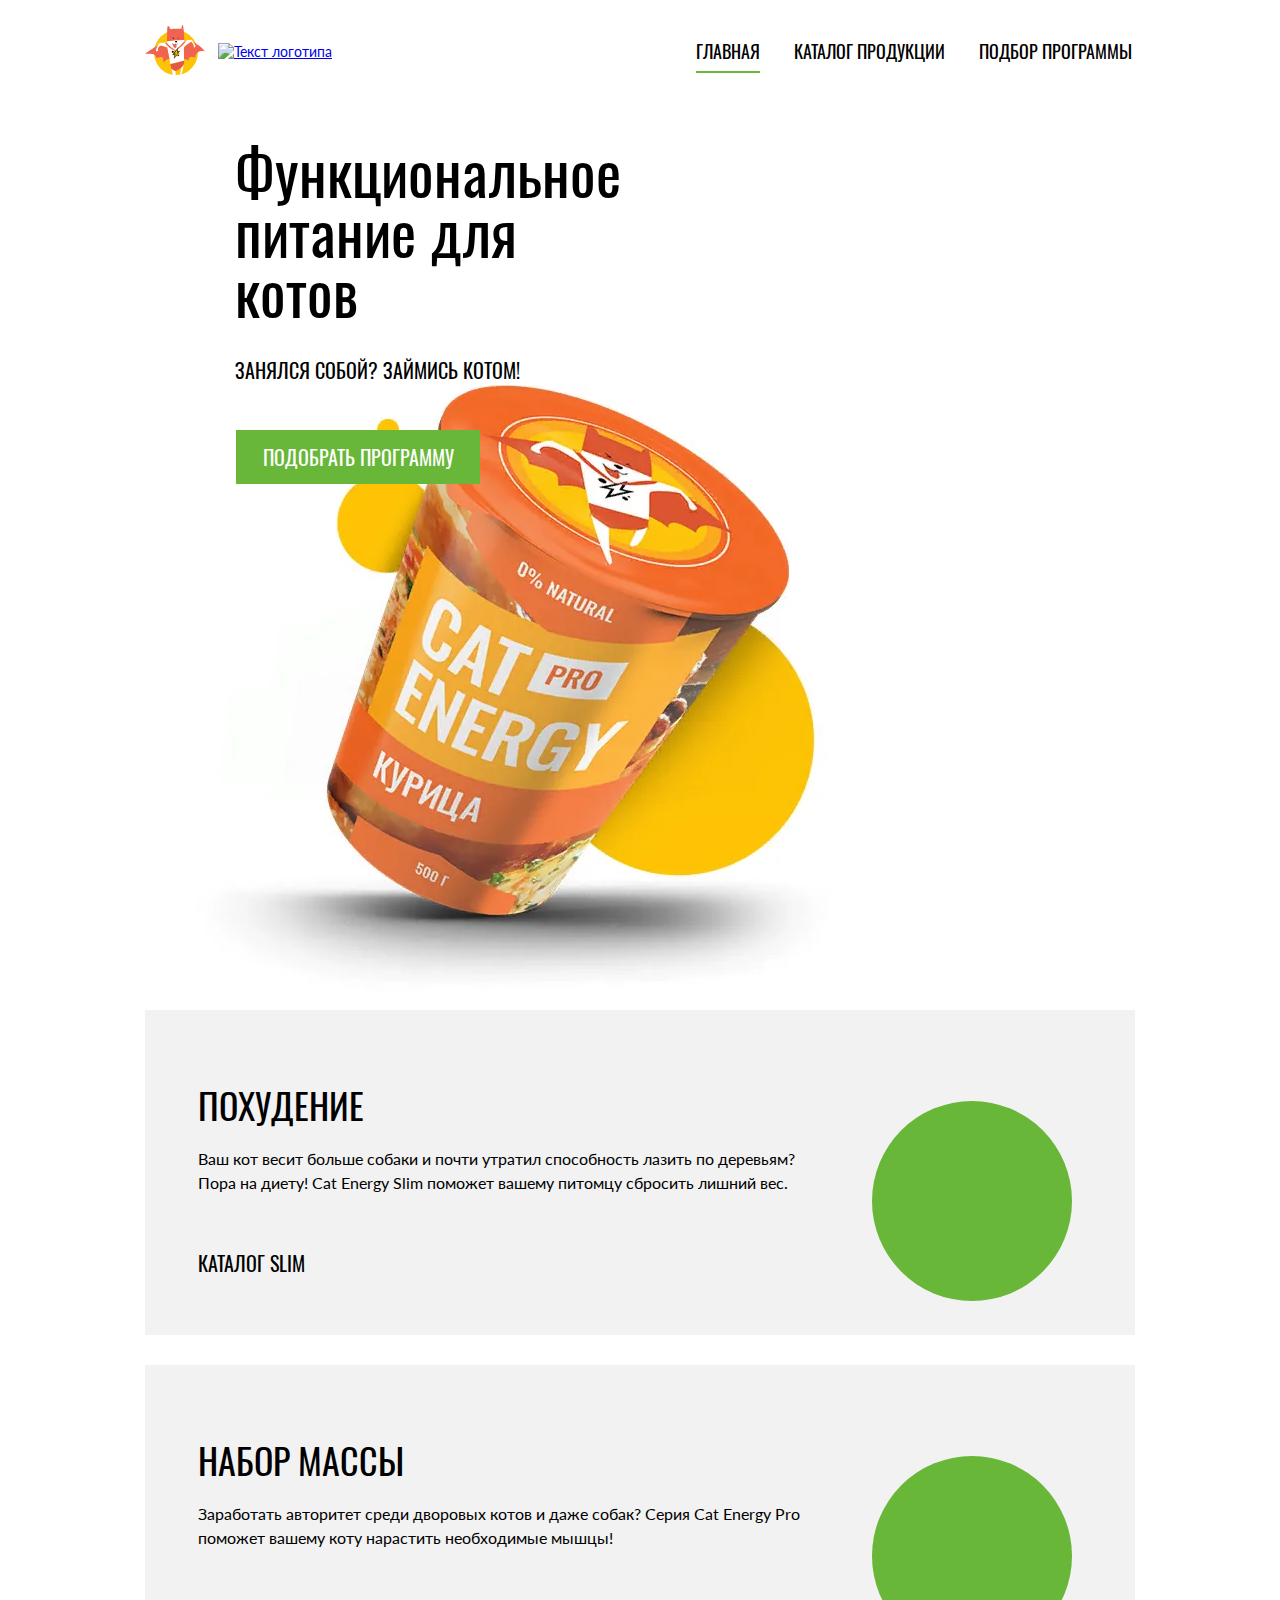
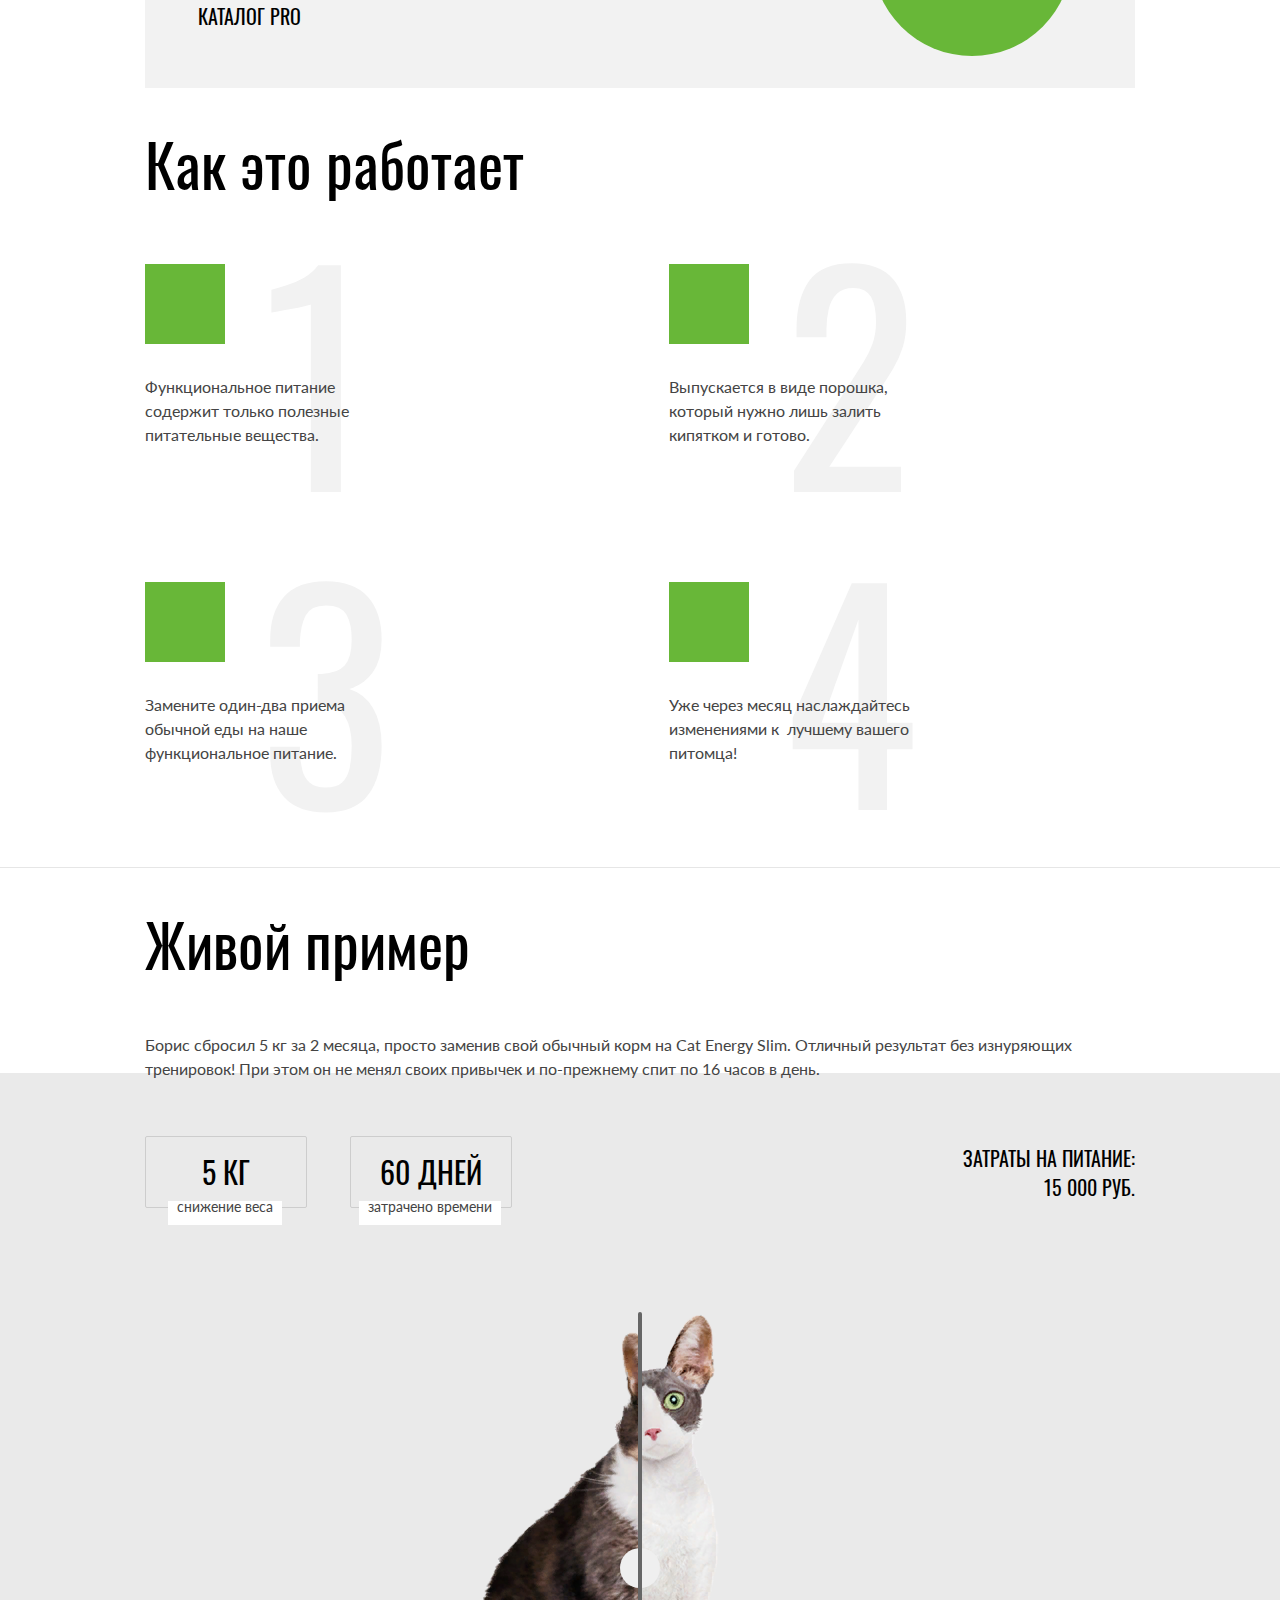
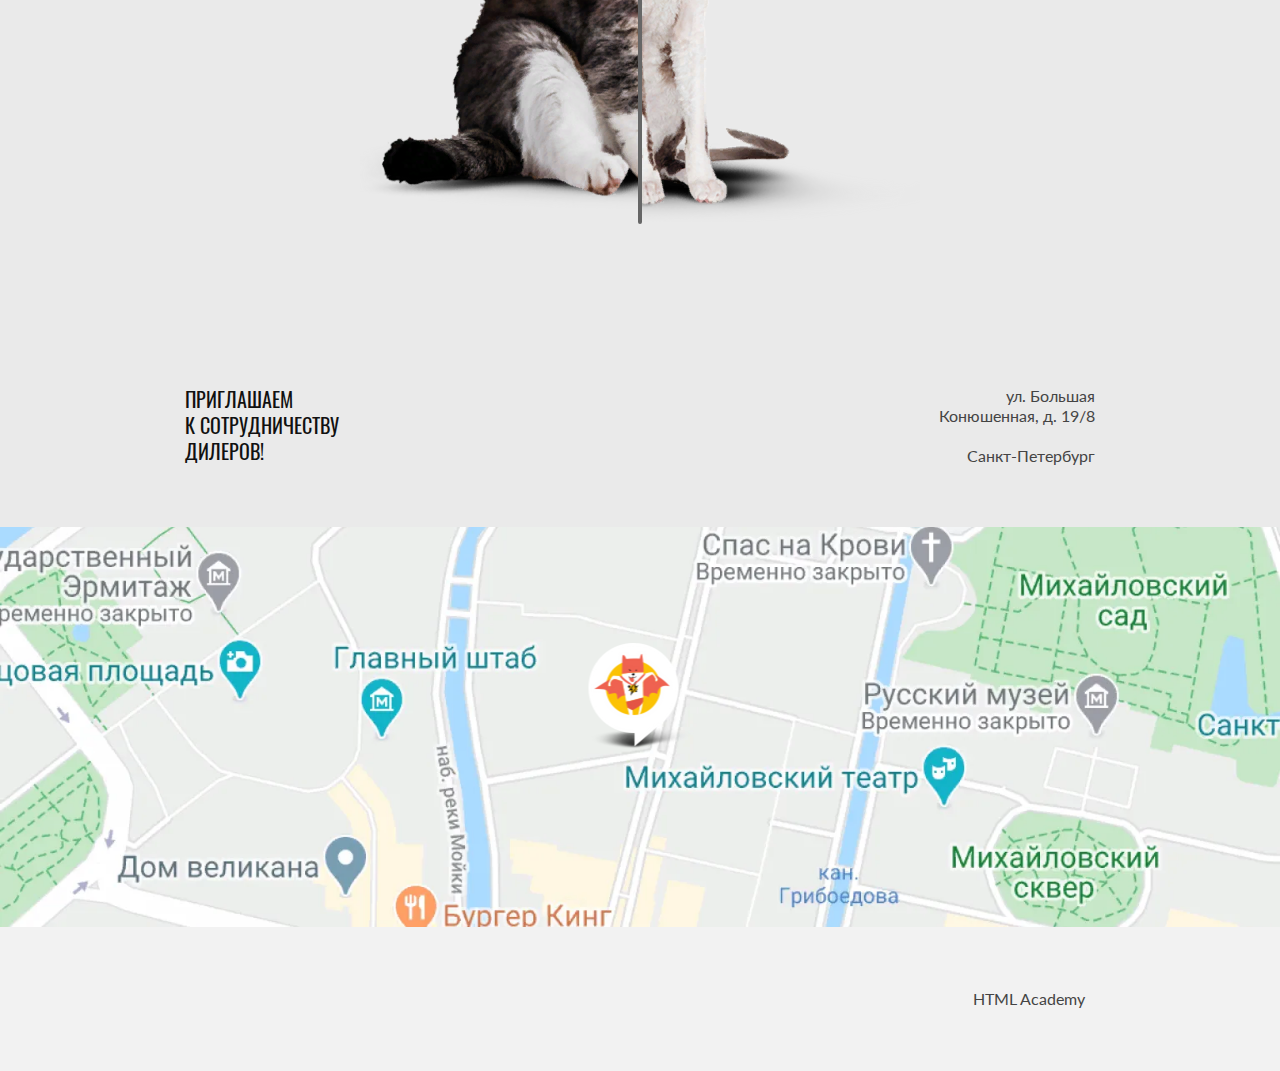
==== commit fb47e8cf: "Deploying to gh-pages from @ htmlacademy-adaptive/2388231-cat-energy-30@d4f038565fd426595be37ae3436b" ====
--- a/index.html
+++ b/index.html
@@ -1 +1 @@
-<!DOCTYPE html><html class="page" lang="ru"><head><meta charset="utf-8"><meta name="viewport" content="width=device-width,initial-scale=1"><link rel="stylesheet" href="styles/styles.css"><link rel="icon" href="favicon.ico"><link rel="icon" href="favicons/icon.svg" type="image/svg+xml"><link rel="apple-touch-icon" href="favicons/180.png"><link rel="manifest" href="manifest.webmanifest"><title>HTML Academy: Кэт энерджи</title></head><body class="page__body"><!-- ======HEADER====== --><header class="main-header"><div class="main-header__inner container"><a class="main-header__logo" href="#"><picture><img class="main-header__logo-image" src="images/logo/logo-catenergy-mobile.svg" width="33" height="38" alt="Логотип Кэт энерджи"></picture><img class="main-header__logo-text" src="images/logo/logo-catenergy-text-mobile.svg" alt="Текст логотипа" width="101" height="18"></a><nav class="main-nav main-nav--closed"><button class="main-nav__toggle main-nav__toggle--closed button" type="button"><span class="visually-hidden">Открыть меню</span></button><ul class="main-nav__list list"><li class="main-nav__item"><a class="main-nav__link main-nav__link--support link" href="#">главная</a></li><li class="main-nav__item"><a class="main-nav__link link" href="catalog.html">каталог продукции</a></li><li class="main-nav__item"><a class="main-nav__link link" href="form.html">подбор программы</a></li></ul></nav></div></header><!-- ======MAIN====== --><main class="main-index"><h1 class="visually-hidden">Кэт энерджи - Полезная еда для кошек</h1><!-- ======INTRO====== --><section class="intro"><div class="container"><div class="intro__text-block"><h2 class="intro__title title-page title-page--index">Функциональное питание для котов</h2><p class="intro__text">Занялся собой? Займись котом!</p></div><div class="intro__image"><picture><source width="552" height="499" type="image/png" media="(min-width: 1440px)" srcset="images/pictures/index/intro/index-can-desktop@1x.png, images/pictures/index/intro/index-can-desktop@2x.png 2x"><source width="709" height="609" type="image/png" media="(min-width: 768px)" srcset="images/pictures/index/intro/index-can-tablet@1x.png, images/pictures/index/intro/index-can-tablet@2x.png 2x"><img width="280" height="270" src="images/pictures/index/intro/index-can-mobile@1x.png" srcset="images/pictures/index/intro/index-can-mobile@2x.png 2x" alt="Промо упаковка куриного корма кэт энерджи на 500 грамм"></picture></div><a class="intro__link link button-link" href="form.html">подобрать программу</a></div></section><!-- ======PROGRAMS-TYPES====== --><section class="programs container"><h2 class="visually-hidden">Перечень программ питания</h2><ul class="programs__list list"><li class="programs__item programs__item--slim"><h3 class="programs__title">похудение</h3><p class="programs__text">Ваш кот весит больше собаки и почти утратил способность лазить по деревьям? Пора на диету! Cat Energy Slim поможет вашему питомцу сбросить лишний вес.</p><a class="programs__link link" href="catalog.html">каталог slim</a></li><li class="programs__item programs__item--pro"><h3 class="programs__title">набор массы</h3><p class="programs__text">Заработать авторитет среди дворовых котов и даже собак? Серия Cat Energy Pro поможет вашему коту нарастить необходимые мышцы!</p><a class="programs__link link" href="catalog.html">каталог pro</a></li></ul></section><!-- ======ADVANTAGES====== --><section class="advantages"><div class="container"><h2 class="advantages__title title-section">Как это работает</h2><ol class="advantages__list list"><li class="advantages__item advantages__item--leaf"><p class="advantages__item-text">Функциональное питание содержит только полезные питательные вещества.</p></li><li class="advantages__item advantages__item--hotwater"><p class="advantages__item-text">Выпускается в виде порошка, который нужно лишь залить кипятком и готово.</p></li><li class="advantages__item advantages__item--eat"><p class="advantages__item-text">Замените один-два приема обычной еды на наше функциональное питание.</p></li><li class="advantages__item advantages__item--time"><p class="advantages__item-text">Уже через месяц наслаждайтесь изменениями к лучшему вашего питомца!</p></li></ol></div></section><!-- ======example====== --><section class="example"><div class="container"><h2 class="example__title title-section">Живой пример</h2><div class="example__inner"><p class="example__text">Борис сбросил 5 кг за 2 месяца, просто заменив свой обычный корм на Cat Energy Slim. Отличный результат без изнуряющих тренировок! При этом он не менял своих привычек и по-прежнему спит по 16 часов в день.</p><div class="example__data"><dl class="example__list list"><dt class="example__value">5 КГ</dt><dd class="example__description">снижение веса</dd><dt class="example__value">60 ДНЕЙ</dt><dd class="example__description">затрачено времени</dd></dl><p class="example__expenses"><span>Затраты на питание:</span> <span>15 000 РУБ.</span></p></div></div><div class="example__slider-cat slider-cat"><div class="slider-cat__inner"><picture><source width="560" height="512" type="image/png" media="(min-width: 768px)" srcset="images/slider/cat-tablet-before@1x.png, images/slider/cat-tablet-before@2x.png 2x"><img class="slider-cat__image slider-cat__image--before" src="images/slider/cat-mobile-before@1x.png" srcset="images/slider/cat-mobile-before@2x.png 2x" width="280" height="256" alt="Кот до употребления корма: выглядит ленивым, толстым и страшным"></picture><picture><source width="560" height="512" type="image/png" media="(min-width: 768px)" srcset="images/slider/cat-tablet-after@1x.png, images/slider/cat-tablet-after@2x.png 2x"><img class="slider-cat__image slider-cat__image--after" src="images/slider/cat-mobile-after@1x.png" srcset="images/slider/cat-mobile-after@2x.png 2x" width="280" height="256" alt="Кот после употребления корма: выглядит молодым, худым и бодрым"></picture></div><button class="slider-cat__button button" type="button"><span class="visually-hidden">До/после</span> <svg class="slider-cat__tumb-img" width="40" height="40" viewBox="0 0 40 40" fill="none" xmlns="http://www.w3.org/2000/svg"><rect x="1" y="1" width="38" height="38" rx="19" fill="white"/><path d="M16 11L8 20L16 29V11Z" fill="#666666"/><path d="M32 20L24 11V29L32 20Z" fill="#666666"/><rect x="1" y="1" width="38" height="38" rx="19" stroke="#666666"/></svg></button></div></div></section><!-- ======LOCATION====== --><section class="location"><h2 class="visually-hidden">Наш адрес</h2><div class="container"><div class="location__address"><p class="location__text">приглашаем<br>к сотрудничеству<br>дилеров!</p><p class="location__address-text"><span>ул. Большая Конюшенная, д. 19/8</span> <span>Санкт-Петербург</span></p></div></div><div class="location__block-map"><picture><source width="1440" height="400" type="image/jpeg" media="(min-width: 1440px)" srcset="images/pictures/map/map-desktop@1x.jpg, images/pictures/map/map-desktop@2x.jpg 2x"><source width="768" height="400" type="image/jpeg" media="(min-width: 768px)" srcset="images/pictures/map/map-tablet@1x.jpg, images/pictures/map/map-tablet@2x.jpg 2x"><img src="images/pictures/map/map-mobile@1x.jpg" srcset="images/pictures/map/map-mobile@2x.jpg 2x" alt="Расположение офиса Кэт энерджи на карте" width="320" height="362"></picture></div><div class="location__map-pin"><picture><source width="113" height="106" type="image/png" media="(min-width: 768px)" srcset="images/pictures/map/map-pin-tablet@1x.png, images/pictures/map/map-pin-tablet@2x.png 2x"><img src="images/pictures/map/map-pin-mobile@1x.png" srcset="images/pictures/map/map-pin-mobile@2x.png 2x" alt="маркер карты стилизованный под логотип компании" width="57" height="53"></picture></div></section></main><!-- ======FOOTER====== --><footer class="main-footer container"><h2 class="visually-hidden">Информация о нас</h2><a class="main-footer__logo" href="#"><span class="visually-hidden">Наш сайт</span> <svg xmlns="http://www.w3.org/2000/svg" width="128" height="24" fill="none" aria-hidden="true"><path fill="#111" d="M1.62 21.96a9.43 9.43 0 0 1-1.6-5.72V7.76a9.56 9.56 0 0 1 1.5-5.82C2.62.61 4.32 0 6.83 0c2.5 0 4.1.61 5.1 1.74a7.43 7.43 0 0 1 1.51 5v2.04h-4.9V6.43c.03-.7-.07-1.39-.3-2.04a1.42 1.42 0 0 0-1.4-.82c-.71 0-1.21.2-1.41.72a6.72 6.72 0 0 0-.3 2.25v10.92a4.3 4.3 0 0 0 .4 2.15c.2.5.7.71 1.4.71s1.1-.2 1.3-.71c.23-.7.33-1.42.3-2.15v-2.45h4.91v2.05a7.92 7.92 0 0 1-1.5 5.1c-1 1.23-2.7 1.84-5.1 1.84-2.41-.1-4.22-.71-5.22-2.04ZM19.35.3h5.7l4.21 23.3h-4.6l-.8-4.91h-3.31l-.8 4.9h-4.7L19.34.31Zm4.1 15.33-1.2-9.1-1.2 9.1h2.4ZM32.77 4.19h-3.4V.3h11.9v3.78h-3.4v19.5h-5.1V4.2ZM50.4.3h8.8v2.46h-5.7v7.66h4.6v2.35h-4.6v8.57h5.7v2.35h-8.9V.31h.1ZM61.8.3h2.21l6.51 15.43V.3h2.6v23.28h-2l-6.6-15.93v15.93H61.8V.31ZM76.13.3h8.81v2.46h-5.7v7.66h4.6v2.35h-4.6v8.57h5.7v2.35h-8.81V.31ZM87.54.3h4.61a7.9 7.9 0 0 1 5.1 1.44c1.1.92 1.6 2.55 1.6 4.7 0 2.96-.9 4.8-2.8 5.4l3.21 11.65h-3.1l-3-10.93h-2.51V23.5h-3.2V.3h.1Zm4.41 10.01c1.03.1 2.06-.2 2.9-.81.6-.51.9-1.53.9-3.07a6.72 6.72 0 0 0-.3-2.24 2.58 2.58 0 0 0-1.1-1.23 4.49 4.49 0 0 0-2.2-.4h-1.4v7.65h1.2v.1ZM102.86 21.86a10.49 10.49 0 0 1-1.4-5.93V8.17a17 17 0 0 1 .5-4.4c.34-1.06 1-2 1.9-2.65 1.12-.67 2.41-1 3.71-.92 2.1 0 3.6.51 4.5 1.64a7.93 7.93 0 0 1 1.41 5.1v.82h-3v-.71c0-.86-.07-1.71-.2-2.56a2.05 2.05 0 0 0-.8-1.32 3.05 3.05 0 0 0-1.9-.51 2.96 2.96 0 0 0-2.01.6 2.3 2.3 0 0 0-.8 1.64c-.13.92-.2 1.84-.2 2.76v8.68a9.43 9.43 0 0 0 .6 3.88c.4.82 1.2 1.12 2.4 1.12a2.38 2.38 0 0 0 2.4-1.22c.53-1.3.77-2.69.7-4.09V14.4h-2.9v-2.35h5.81V23.6h-2l-.3-2.65a4.17 4.17 0 0 1-1.56 2.2c-.74.53-1.64.8-2.55.76a4.92 4.92 0 0 1-4.3-2.04ZM119.99 15.42 115.09.41h3l3.5 11.23L125 .41H128l-4.9 15.01v8.17h-3.01v-8.17h-.1Z"/></svg></a><section class="main-footer__social social"><h3 class="visually-hidden">Мы в соцсетях</h3><ul class="social__list list"><li class="social__list-iitem"><a class="social__list-link social__list-link--vk" href="#"><span class="visually-hidden">ВКонтакте</span> <svg xmlns="http://www.w3.org/2000/svg" width="28" height="22" fill="none" aria-hidden="true"><path fill="#666" d="M1 5.34c0-.86.52-1.32 1.55-1.38l3.97.02c.26 0 .44.13.53.38.4 1.26.86 2.34 1.37 3.25.5.92 1.17 1.97 1.99 3.16.07.15.18.23.34.23.13 0 .22-.06.3-.18l.07-.28.03-4.35c0-.3-.07-.5-.23-.6-.15-.1-.43-.18-.83-.23-.32-.05-.48-.23-.48-.55 0-.07 0-.12.02-.15.38-1.09 1.44-1.63 3.2-1.63l1.5-.03c.67 0 1.23.16 1.67.48.44.32.67.82.67 1.5v5.72c.12.08.24.12.34.12.27 0 .5-.15.7-.45 1.95-2.58 3-4.31 3.17-5.18 0-.02.01-.06.05-.13.12-.25.33-.47.61-.65.29-.19.53-.31.75-.38a.55.55 0 0 1 .24-.05h4.13l.26.03c.36 0 .63.16.83.47.07.1.12.21.15.33a2.4 2.4 0 0 1 .06.55v.18a6.11 6.11 0 0 1-.94 2.2c-.5.78-1.15 1.62-1.93 2.53-.79.9-1.27 1.5-1.47 1.78-.16.2-.24.39-.24.56 0 .13.07.28.21.45l3.9 4.63c.2.26.31.56.31.88 0 .38-.16.7-.48.95-.32.25-.7.4-1.14.43l-.46.02h-4.04c-.02 0-.06 0-.11.02a.86.86 0 0 1-.1.01c-.4 0-.76-.16-1.1-.48-.12-.13-.96-1.12-2.5-2.97a1.39 1.39 0 0 0-.38-.32 38.47 38.47 0 0 0-.53 2.24l-.08.42a1.4 1.4 0 0 1-1.12 1.06l-.37.02h-2.61c-1.48 0-2.95-.63-4.41-1.9a19.3 19.3 0 0 1-3.96-4.95 47.51 47.51 0 0 1-3.28-7.05A1.92 1.92 0 0 1 1 5.34Zm16.01 6.51c-.37 0-.7-.1-1.01-.29a.9.9 0 0 1-.45-.79V5c0-.34-.1-.58-.27-.72-.18-.14-.49-.21-.93-.21l-1.52.05c-.76 0-1.34.12-1.73.37.78.36 1.17.93 1.17 1.71v4.43a1.5 1.5 0 0 1-.53 1.04c-.32.28-.68.42-1.07.42-.53 0-.94-.24-1.22-.73a26.16 26.16 0 0 1-3.1-5.63l-.23-.66-3.55-.02c-.23 0-.36.01-.38.03-.03.03-.04.1-.04.22 0 .15.01.3.05.48l.56 1.4c1.49 3.64 3.11 6.51 4.86 8.6 1.75 2.1 3.47 3.15 5.16 3.15h2.66c.1 0 .19-.03.24-.09.05-.06.1-.17.13-.34l.06-.25.5-2.21c.15-.3.27-.5.38-.6.2-.2.42-.28.69-.28.43 0 .86.24 1.3.73l2.27 2.71c.14.22.3.33.45.33h4.4c.53 0 .8-.13.8-.38a.47.47 0 0 0-.08-.25l-3.87-4.55c-.3-.35-.45-.73-.45-1.13 0-.4.14-.8.43-1.16.23-.34.68-.9 1.34-1.67.67-.78 1.25-1.51 1.75-2.19.5-.68.82-1.3.98-1.85l.08-.33a.37.37 0 0 1-.02-.16c0-.07-.01-.14-.03-.19h-4.18c-.27.1-.48.25-.64.45L21.8 6c-.45 1.16-1.6 2.94-3.5 5.36-.36.33-.8.5-1.3.5Z"/></svg></a></li><li class="social__list-iitem"><a class="social__list-link social__list-link--inst" href="#"><span class="visually-hidden">Ютуб</span> <svg xmlns="http://www.w3.org/2000/svg" width="28" height="22" fill="none" aria-hidden="true"><path fill="#666" d="m17.85 10.8-5.24-3.5a.65.65 0 0 0-1.01.55v6.98a.65.65 0 0 0 1.01.54l5.24-3.49a.65.65 0 0 0 0-1.09Zm-4.94 2.8V9.08l3.4 2.27-3.4 2.27Zm12.48-8.56a2.4 2.4 0 0 0-1.45-1.63C20.22 1.98 14.25 2 14 2s-6.22-.02-9.94 1.4a2.4 2.4 0 0 0-1.45 1.64 25.32 25.32 0 0 0-.61 6.3c0 3.26.33 5.22.61 6.3a2.4 2.4 0 0 0 1.45 1.63c3.72 1.43 9.69 1.4 9.94 1.4h.08c.75 0 6.31-.04 9.86-1.4a2.4 2.4 0 0 0 1.45-1.64c.28-1.07.61-3.03.61-6.3 0-3.25-.33-5.22-.61-6.29Zm-1.27 12.27a1.1 1.1 0 0 1-.65.74c-3.5 1.34-9.4 1.32-9.47 1.32-.07 0-5.98.02-9.47-1.32a1.09 1.09 0 0 1-.65-.74c-.27-1-.57-2.85-.57-5.97 0-3.12.3-4.97.57-5.97a1.1 1.1 0 0 1 .65-.74C8.03 3.29 13.93 3.3 14 3.3c.07 0 5.98-.02 9.47 1.32a1.1 1.1 0 0 1 .65.74c.27 1 .57 2.85.57 5.97 0 3.12-.3 4.96-.57 5.97Z"/></svg></a></li><li class="social__list-iitem"><a class="social__list-link social__list-link--fb" href="#"><span class="visually-hidden">Телеграм</span> <svg xmlns="http://www.w3.org/2000/svg" width="28" height="22" fill="none" aria-hidden="true"><path fill="#666" fill-rule="evenodd" d="M23.46 3.15c.18.15.27.38.23.61l-2.63 15.76a.66.66 0 0 1-1.01.44l-7.88-5.25a.66.66 0 0 1-.15-.96l2.61-3.26-4.36 2.9a.66.66 0 0 1-.65.05L4.36 10.8a.66.66 0 0 1 .08-1.2l18.38-6.57a.66.66 0 0 1 .64.11ZM6.33 10.32l3.53 1.77 7.56-5.04a.66.66 0 0 1 .88.96l-4.8 6 6.43 4.3 2.28-13.66-15.88 5.67Z" clip-rule="evenodd"/></svg></a></li></ul></section><section class="main-footer__copyright copyright"><h3 class="visually-hidden">Сайт академии</h3><a class="copyright__link link" href="https://htmlacademy.ru/intensive/adaptive"><span class="copyright__text">HTML Academy</span> </a><a class="copyright__link link" href="https://htmlacademy.ru/intensive/adaptive"><span class="visually-hidden">Логотип Академии</span> <svg class="copyright__logo" xmlns="http://www.w3.org/2000/svg" aria-hidden="true" width="27" height="34" fill="none"><path fill="#666" d="M13.64.02 13.5 0 0 1.4v24.61L13.5 34 27 26.01V1.41L13.64 0Zm11.6 25L13.5 31.96 1.77 25.02v-10.1l11.68 6.93.02 1.25-8.02-4.75v1.23l8.04 4.8.02 1.3-8.05-4.76v1.22l8.04 4.81 8.12-4.83V16.9l3.62-2.15v10.26Zm0-11.57L22 15.33l-1.48.88-7.06-4.19-.01 1.23 6.04 3.57-.06.03-.13.07-.86.5-4.98-2.95-.01 1.22 3.93 2.33-.93.61-.02.01-2.97-1.74-.01 1.23 1.94 1.13-1.98 1.19L1.8 13.58l11.63-6.96 11.8 6.83Zm0-1.22L13.43 5.3 1.77 12.22V2.99L13.5 1.76 25.23 3v9.24Z"/></svg></a></section></footer><script src="scripts/index.js" defer="defer"></script></body></html>+<!DOCTYPE html><html class="page" lang="ru"><head><meta charset="utf-8"><meta name="viewport" content="width=device-width,initial-scale=1"><link rel="stylesheet" href="styles/styles.css"><link rel="icon" href="favicon.ico"><link rel="icon" href="favicons/icon.svg" type="image/svg+xml"><link rel="apple-touch-icon" href="favicons/180.png"><link rel="manifest" href="manifest.webmanifest"><link rel="preload" href="fonts/oswald/oswaldregular.woff2" as="font" crossorigin="anonymous"><link rel="preload" href="fonts/lato/Lato-Regular.woff2" as="font" crossorigin="anonymous"><title>HTML Academy: Кэт энерджи</title></head><body class="page__body"><!-- ======HEADER====== --><header class="main-header main-header--index"><div class="main-header__inner container"><div class="main-header__logo"><a class="main-header__logo-image" href="#"><picture><source media="(min-width: 1440px)" srcset="images/logo/logo-catenergy-desktop.svg" type="image/svg+xml" width="70" height="59"><source media="(min-width: 768px)" srcset="images/logo/logo-catenergy-tablet.svg" type="image/svg+xml" width="60" height="50"><img src="images/logo/logo-catenergy-mobile.svg" width="33" height="38" alt="Логотип Кэт энерджи"></picture></a><a class="main-header__logo-text" href="#"><picture><source media="(min-width: 1440px)" srcset="images/logo/logo-catenergy-text-desktop.svg" type="image/svg+xml" width="118" height="21"><source media="(min-width: 768px)" srcset="images/logo/logo-catenergy-text-tablet.svg" type="image/svg+xml" width="101" height="18"><img src="images/logo/logo-catenergy-text-mobile.svg" alt="Текст логотипа" width="101" height="18"></picture></a></div><button class="main-header__toggle-menu main-header__toggle-menu--opens main-header__toggle-menu--nojs button" type="button"><span class="visually-hidden">Открыть меню</span></button><nav class="main-nav"><ul class="main-nav__list main-nav__list--closed list main-nav__list--nojs"><li class="main-nav__item"><a class="main-nav__link main-nav__link--support main-nav__link--white link" href="#">главная</a></li><li class="main-nav__item"><a class="main-nav__link link main-nav__link--white" href="catalog.html">каталог продукции</a></li><li class="main-nav__item"><a class="main-nav__link link main-nav__link--white" href="form.html">подбор программы</a></li></ul></nav></div><!-- ======INTRO====== --><section class="intro"><div class="intro__wrapper container"><div class="intro__text-block"><h2 class="intro__title title-page">Функциональное питание для котов</h2><p class="intro__text">Занялся собой? Займись котом!</p></div><div class="intro__image"><picture><source width="552" height="499" type="image/webp" media="(min-width: 1440px)" srcset="images/pictures/index/intro/index-can-desktop@1x.webp, images/pictures/index/intro/index-can-desktop@2x.webp 2x"><source width="709" height="609" type="image/webp" media="(min-width: 768px)" srcset="images/pictures/index/intro/index-can-tablet@1x.webp, images/pictures/index/intro/index-can-tablet@2x.webp 2x"><source width="280" height="270" type="image/webp" srcset="images/pictures/index/intro/index-can-mobile@1x.webp, images/pictures/index/intro/index-can-mobile@2x.webp 2x"><source width="552" height="499" type="image/png" media="(min-width: 1440px)" srcset="images/pictures/index/intro/index-can-desktop@1x.png, images/pictures/index/intro/index-can-desktop@2x.png 2x"><source width="709" height="609" type="image/png" media="(min-width: 768px)" srcset="images/pictures/index/intro/index-can-tablet@1x.png, images/pictures/index/intro/index-can-tablet@2x.png 2x"><img width="280" height="270" src="images/pictures/index/intro/index-can-mobile@1x.png" srcset="images/pictures/index/intro/index-can-mobile@2x.png 2x" alt="Промо упаковка куриного корма кэт энерджи на 500 грамм"></picture></div><a class="intro__link link button-link" href="form.html">подобрать программу</a></div></section></header><!-- ======MAIN====== --><main class="main-index"><h1 class="visually-hidden">Кэт энерджи - Полезная еда для кошек</h1><!-- ======PROGRAMS-TYPES====== --><section class="programs container"><h2 class="visually-hidden">Перечень программ питания</h2><ul class="programs__list list"><li class="programs__item programs__item--slim"><h3 class="programs__title">похудение</h3><p class="programs__text">Ваш кот весит больше собаки и почти утратил способность лазить по деревьям? Пора на диету! Cat Energy Slim поможет вашему питомцу сбросить лишний вес.</p><a class="programs__link link" href="catalog.html">каталог slim</a></li><li class="programs__item programs__item--pro"><h3 class="programs__title">набор массы</h3><p class="programs__text">Заработать авторитет среди дворовых котов и даже собак? Серия Cat Energy Pro поможет вашему коту нарастить необходимые мышцы!</p><a class="programs__link link" href="catalog.html">каталог pro</a></li></ul></section><!-- ======ADVANTAGES====== --><section class="advantages"><div class="container"><h2 class="advantages__title title-section">Как это работает</h2><ol class="advantages__list list"><li class="advantages__item advantages__item--leaf"><p class="advantages__item-text">Функциональное питание содержит только полезные питательные вещества.</p></li><li class="advantages__item advantages__item--hotwater"><p class="advantages__item-text">Выпускается в виде порошка, который нужно лишь залить кипятком и готово.</p></li><li class="advantages__item advantages__item--eat"><p class="advantages__item-text">Замените один-два приема обычной еды на наше функциональное питание.</p></li><li class="advantages__item advantages__item--time"><p class="advantages__item-text">Уже через месяц наслаждайтесь изменениями к&nbsp; лучшему вашего питомца!</p></li></ol></div></section><!-- ======example====== --><section class="example"><div class="example__wrapper container"><h2 class="example__title title-section">Живой пример</h2><div class="example__inner"><p class="example__text">Борис сбросил 5 кг за 2 месяца, просто заменив свой обычный корм на Cat Energy Slim. Отличный результат без изнуряющих тренировок! При этом он не менял своих привычек и по-прежнему спит по 16 часов в день.</p><div class="example__data"><dl class="example__list list"><div class="example__item"><dt class="example__value">5 КГ</dt><dd class="example__description">снижение веса</dd></div><div class="example__item"><dt class="example__value">60 ДНЕЙ</dt><dd class="example__description">затрачено времени</dd></div></dl><p class="example__expenses"><span>Затраты на питание:</span> <span>15 000 РУБ.</span></p></div></div><div class="example__slider-cat slider-cat"><div class="slider-cat__inner"><picture><source width="560" height="512" type="image/png" media="(min-width: 768px)" srcset="images/slider/cat-tablet-before@1x.png, images/slider/cat-tablet-before@2x.png 2x"><img class="slider-cat__image slider-cat__image--before" src="images/slider/cat-mobile-before@1x.png" srcset="images/slider/cat-mobile-before@2x.png 2x" width="280" height="256" alt="Кот до употребления корма: выглядит ленивым, толстым и страшным"></picture><picture><source width="560" height="512" type="image/png" media="(min-width: 768px)" srcset="images/slider/cat-tablet-after@1x.png, images/slider/cat-tablet-after@2x.png 2x"><img class="slider-cat__image slider-cat__image--after" src="images/slider/cat-mobile-after@1x.png" srcset="images/slider/cat-mobile-after@2x.png 2x" width="280" height="256" alt="Кот после употребления корма: выглядит молодым, худым и бодрым"></picture><button class="slider-cat__button button" type="button"><span class="visually-hidden">До/после</span> <svg width="40" height="40" focusable="false" aria-hidden="true"><use href="../../images/icons/stack.svg#icon-thumb-slider"></use></svg></button></div></div></div></section><!-- ======LOCATION====== --><section class="location"><h2 class="visually-hidden">Наш адрес</h2><div class="container"><div class="location__address"><p class="location__text">приглашаем<br>к сотрудничеству<br>дилеров!</p><p class="location__address-text"><span>ул. Большая<br>Конюшенная, д. 19/8</span><br><span>Санкт-Петербург</span></p></div></div><div class="location__block-map"><iframe class="location__iframe" src="https://www.google.com/maps/embed?pb=!1m18!1m12!1m3!1d1680.6178444226712!2d30.323053985313315!3d59.93873455200729!2m3!1f0!2f0!3f0!3m2!1i1024!2i768!4f13.1!3m3!1m2!1s0x4696310fca145cc1%3A0x42b32648d8238007!2z0JHQvtC70YzRiNCw0Y8g0JrQvtC90Y7RiNC10L3QvdCw0Y8g0YPQuy4sIDE5LzgsINCh0LDQvdC60YIt0J_QtdGC0LXRgNCx0YPRgNCzLCAxOTExODY!5e0!3m2!1sru!2sru!4v1706555826755!5m2!1sru!2sru" width="600" height="450" style="border:0;" loading="lazy" referrerpolicy="no-referrer-when-downgrade"></iframe><div class="location__map-pin"><picture><source width="113" height="106" type="image/png" media="(min-width: 768px)" srcset="images/pictures/map/map-pin-tablet@1x.png, images/pictures/map/map-pin-tablet@2x.png 2x"><img src="images/pictures/map/map-pin-mobile@1x.png" srcset="images/pictures/map/map-pin-mobile@2x.png 2x" alt="маркер карты стилизованный под логотип компании" width="57" height="53"></picture></div></div></section></main><!-- ======FOOTER====== --><footer class="main-footer"><div class="main-footer__inner container"><h2 class="visually-hidden">Информация о нас</h2><div class="main-footer__wrapper-logo"><a class="main-footer__logo" href="#"><span class="visually-hidden">Наш сайт</span> <svg width="128" height="24" aria-hidden="true"><use href="../../images/icons/stack.svg#logo-catenergy-footer"></use></svg></a></div><section class="main-footer__social social"><h3 class="visually-hidden">Мы в соцсетях</h3><ul class="social__list list"><li class="social__list-item"><a class="social__list-link social__list-link--vk" href="https://vk.com/htmlacademy"><span class="visually-hidden">ВКонтакте</span></a></li><li class="social__list-item"><a class="social__list-link social__list-link--youtub" href="https://www.youtube.com/channel/UChUxTMjJGo-JDRY8pNTGL2g"><span class="visually-hidden">Ютуб</span></a></li><li class="social__list-item"><a class="social__list-link social__list-link--telegram" href="https://t.me/s/htmlacademy"><span class="visually-hidden">Телеграм</span></a></li></ul></section><section class="main-footer__copyright copyright"><h3 class="visually-hidden">Сайт академии</h3><a class="copyright__link-text link" href="https://htmlacademy.ru/intensive/adaptive">HTML Academy </a><a class="copyright__link-icon link" href="https://htmlacademy.ru/intensive/adaptive" aria-label="Сайт HTML Academy"></a></section></div></footer><script src="scripts/index.js" defer="defer"></script></body></html>--- a/styles/styles.css
+++ b/styles/styles.css
@@ -1 +1 @@
-@charset "UTF-8";@font-face{font-family:"Lato";src:url(../fonts/lato/Lato-Regular.woff2)format("woff2");font-style:normal;font-weight:400;font-display:swap}@font-face{font-family:"Oswald";src:url(../fonts/oswald/oswaldregular.woff2)format("woff2");font-style:normal;font-weight:400;font-display:swap}*,::after,::before{box-sizing:border-box}img{max-width:100%;height:auto;object-fit:contain}body{background-color:#fff;font-family:"Lato","Arial",sans-serif;font-size:14px;font-weight:400;color:#444;line-height:18px}.list{list-style-type:none}.link,body{font-style:normal}.link{text-decoration:none}.visually-hidden{position:absolute;width:1px;height:1px;margin:-1px;padding:0;border:0;clip:rect(0 0 0 0);-webkit-clip-path:inset(50%);clip-path:inset(50%);white-space:nowrap;overflow:hidden}.title-page{color:#000;font-family:"Oswald","Arial",sans-serif;line-height:36px;text-align:center;font-size:36px;font-style:normal;font-weight:400}.title-page--index{color:#fff}.line-green__title,.title-section{color:#000;text-align:center;font-family:"Oswald","Arial",sans-serif;font-size:36px;font-style:normal;font-weight:400;line-height:40px}.line-green__title{font-size:24px;line-height:24px}.button{cursor:pointer}.button-link,.main-nav__link{font-family:"Oswald","Arial",sans-serif;line-height:20px;text-transform:uppercase}.button-link{background-color:#68b738;color:#fff;text-align:center;font-size:16px;font-style:normal;font-weight:400;display:block;width:100%;padding:10px 0}.main-nav__link{color:#000;font-size:20px}.intro{background:linear-gradient(to bottom,rgba(104,183,56,.85)0,rgba(104,183,56,.85) 302px,#fff 302px),url(../images/pictures/index/background/index-background-mobile@2x.jpg)no-repeat center top}.intro__text{color:#fff;font-family:"Oswald","Arial",sans-serif;font-size:14px;line-height:14px;text-transform:uppercase}.example__value,.programs__link,.programs__title{color:#000;font-family:"Oswald","Arial",sans-serif}.programs__title{font-size:24px;font-style:normal;font-weight:400;line-height:37px;text-transform:uppercase}.example__value,.programs__link{text-align:center}.programs__link{font-size:16px;line-height:16px;text-transform:uppercase}.example__value{font-size:24px;line-height:24px}.example__description{text-align:center;font-size:12px;line-height:12px}.card-product__title,.example__expenses{font-family:"Oswald","Arial",sans-serif;line-height:20px;text-transform:uppercase}.example__expenses{color:#000;text-align:center;font-size:14px}.card-product__title{color:#222;font-size:16px;font-style:normal;font-weight:400}.card-product__content{font-size:12px;line-height:16px}.card-product__title-more{color:#111;text-align:center;font-family:"Oswald","Arial",sans-serif;font-size:16px;font-style:normal;font-weight:400;line-height:20px;text-transform:uppercase}.card-product__text-more{text-align:center;font-size:12px;line-height:16px}.additional-products__name-product,.card-product__button-more{text-align:center;font-family:"Oswald","Arial",sans-serif;font-size:16px;text-transform:uppercase}.card-product__button-more{background-color:#f2f2f2;color:#444;line-height:20px}.additional-products__name-product{color:#222;font-style:normal;font-weight:400;line-height:16px}.additional-products__text-block{font-size:14px;line-height:14px}.info-offer{background:linear-gradient(to bottom,rgba(104,183,56,.85)0,rgba(104,183,56,.85) 100%),url(../images/pictures/catalog/background/image-cat-mobile@2x.jpg)no-repeat center}.info-offer__text{color:#fff;text-align:center;font-size:16px;line-height:20px}.form,.main-form__description{font-family:"Oswald","Arial",sans-serif;text-transform:uppercase}.main-form__description{color:#000}.form{font-size:16px;font-style:normal;font-weight:400;line-height:18px}.form-group__fieldset{border:0}.contact__input,.personal-data__input{color:#444;font-family:"Oswald","Arial",sans-serif;font-size:16px;font-style:normal;font-weight:400;line-height:18px;text-transform:uppercase}.comments__textarea::placeholder,.contact__input::placeholder,.personal-data__input::placeholder{color:#444}.comments__textarea{color:#444;font-family:"Oswald","Arial",sans-serif;font-size:16px;line-height:18px;text-transform:uppercase}.form-control__required-field{color:#000;text-align:center;font-family:"Lato","Arial",sans-serif;line-height:16px;text-transform:none}.location__text{color:#111;font-family:"Oswald","Arial",sans-serif;font-size:16px;font-style:normal;font-weight:400;text-transform:uppercase}.location__address-text,.location__text{line-height:20px}.copyright__text{color:#444;font-family:"Lato","Arial",sans-serif;font-size:16px;font-style:normal;font-weight:400;line-height:20px}+@charset "UTF-8";@font-face{font-family:"Lato";src:url(../fonts/lato/Lato-Regular.woff2)format("woff2");font-style:normal;font-weight:400;font-display:swap}@font-face{font-family:"Oswald";src:url(../fonts/oswald/oswaldregular.woff2)format("woff2");font-style:normal;font-weight:400;font-display:swap}*,::after,::before{box-sizing:border-box;padding:0;margin:0}img{max-width:100%;height:auto;object-fit:contain}body{background-color:#fff;font-family:"Lato","Arial",sans-serif;font-size:14px;font-weight:400;color:#444;line-height:18px}.list{list-style-type:none}.link,body{font-style:normal}.link{text-decoration:none}.container{width:100%;margin:0 auto;min-width:320px;max-width:480px;padding:0 20px}@media (min-width:768px){.container{padding:0 30px;min-width:708px;max-width:1050px}}@media (min-width:1440px){.container{padding:0 110px;max-width:1600px}}.visually-hidden{position:absolute;width:1px;height:1px;margin:-1px;padding:0;border:0;clip:rect(0 0 0 0);-webkit-clip-path:inset(50%);clip-path:inset(50%);white-space:nowrap;overflow:hidden}.title-page{color:#000;font-family:"Oswald","Arial",sans-serif;line-height:36px;font-size:36px;font-style:normal;font-weight:400}@media (min-width:768px){.title-page{font-size:60px;line-height:60px}}.title-section{color:#000;font-family:"Oswald","Arial",sans-serif;font-size:36px;font-style:normal;font-weight:400;line-height:40px}@media (min-width:768px){.title-section{font-size:60px;line-height:60px}}.line-green-title{color:#000;font-family:"Oswald","Arial",sans-serif;font-size:24px;font-style:normal;font-weight:400;line-height:24px;text-transform:none;background-color:#fff;position:relative;width:-moz-fit-content;width:fit-content;box-shadow:-20px 0 0#fff,20px 0 0#fff}@media (min-width:768px){.line-green-title{font-size:36px;line-height:36px;box-shadow:-40px 0 0#fff,40px 0 0#fff}}.line-green-title::before{content:"";position:absolute;top:23px;right:0;width:100vw;height:2px;background-color:#68b738;box-shadow:100vw 0 0#68b738;z-index:-1}.button{cursor:pointer}.button-link{background-color:#68b738;color:#fff;text-align:center;font-family:"Oswald","Arial",sans-serif;font-size:16px;font-style:normal;font-weight:400;line-height:20px;text-transform:uppercase;display:block;padding:10px 0;transition:all .2s linear}.button-link:hover{background-color:#5eaa2f}.button-link:active{color:rgba(255,255,255,.3)}.main-header{width:100%;position:relative;z-index:1;top:0;left:0}@media (min-width:1440px){.main-header{display:grid;grid-template-columns:1fr 1fr;grid-template-rows:auto 1fr}.main-header--index{background:linear-gradient(to right,#fff 0,#fff 50%,#505358 50%,#3d3f45 100%)}.main-header--index::after,.main-header--index::before{content:"";z-index:-1;position:absolute;left:50%;right:0;top:0;height:100%}.main-header--index::before{background:url(../images/pictures/index/background/index-background-desktop@2x.webp)no-repeat center;background-size:cover;background-position:0}.main-header--index::after{margin-left:-1px;background:linear-gradient(to right,rgba(100,168,61,.85)0,rgba(98,166,59,.85) 100%)}}.main-header__inner{position:relative}@media (max-width:767px){.main-header__inner{padding-left:0;padding-right:0;max-width:767px}}@media (min-width:768px){.main-header__inner{display:grid;grid-template-columns:250px 1fr;align-items:center;padding:25px 30px 0}}@media (min-width:1440px){.main-header__inner{grid-template-columns:1fr 1fr;padding:55px 110px 0;grid-column:1/-1;grid-row:1/2}}.main-header__logo{display:flex;justify-content:flex-start;position:relative;z-index:3;align-items:center;padding:13px 20px 10px;border-bottom:1px solid #e6e6e6;background-color:#fff}@media (min-width:768px){.main-header__logo{border:0;padding:0;background-color:transparent}}.main-header__logo-image{flex-shrink:1}.main-header__logo-text{position:absolute;left:50%;top:23px;transform:translateX(-50%)}@media (min-width:768px){.main-header__logo-text{position:static;padding-left:13px;transform:none;flex-shrink:1}}@media (min-width:1440px){.main-header__logo-text{padding-left:14px}}.main-header__logo-image:hover,.main-header__logo-text:hover,.main-header__logo:has(.main-header__logo-image:hover) .main-header__logo-text,.main-header__logo:has(.main-header__logo-text:hover) .main-header__logo-image{opacity:.8}.main-header__logo-image:active,.main-header__logo-text:active,.main-header__logo:has(.main-header__logo-image:active) .main-header__logo-text,.main-header__logo:has(.main-header__logo-text:active) .main-header__logo-image{opacity:.6}.main-nav{display:block;text-align:center;width:100%;position:relative}.main-nav__list--closed{top:-227px;transition:top .3s ease-in}.main-header__toggle-menu{transition:all .1s linear;position:absolute;z-index:3;top:20px;right:20px;border:0}@media (min-width:768px){.main-header__toggle-menu{display:none}}.main-header__toggle-menu--opens{width:24px;height:25px;background:url(../images/icons/stack.svg#icon-open-menu)no-repeat center}.main-header__toggle-menu--closes{width:20px;height:23px;background:url(../images/icons/stack.svg#icon-close-menu)no-repeat center}.main-nav__list--opened{transition:top .3s ease-in;top:-1px}.intro::before,.main-nav__list{position:absolute;left:0;right:0}.main-nav__list{display:block;width:100%;text-align:center;overflow:auto;z-index:2}@media (min-width:768px){.main-nav__list{position:static;display:flex;width:100%;flex-wrap:wrap;align-items:center;justify-content:flex-end;column-gap:35px;row-gap:20px;padding-right:1px;margin-left:-2px}}@media (min-width:1440px){.main-nav__list{padding-right:2px;margin-left:1px;column-gap:34px}}@media (min-width:768px){.main-nav__list--form{margin-left:1px}}.main-nav__item{background-color:#fff}@media (min-width:768px){.main-nav__item{background-color:transparent}}.main-nav__link{display:block;background-color:#fff;padding:23px 0 22px;border-bottom:1px solid #e6e6e6;color:#000;font-family:"Oswald","Arial",sans-serif;font-size:20px;line-height:20px;text-transform:uppercase;transition:all .2s linear;margin-left:-1px}@media (min-width:768px){.main-nav__link{font-size:18px;line-height:24px;border-bottom:2px solid transparent;padding:8px 0;transition:all .2s linear;background-color:transparent}}@media (min-width:1440px){.main-nav__link{font-size:20px;font-style:normal;margin:0}}@media (min-width:768px){.main-nav__link--form{padding:7px 0}}@media (min-width:1440px){.main-nav__link--form{padding:8px 0}}@media (min-width:768px){.main-nav__link--support{border-bottom:2px solid #68b738}}@media (min-width:1440px){.main-nav__link--white{color:#fff;border-bottom:2px #fff}.main-nav__item:has(.main-nav__link--white) .main-nav__link--support{color:#fff;border-bottom:2px solid #fff}}.main-nav__link:hover{opacity:.6}.main-nav__link:active{opacity:.3}@media (max-width:767px){.main-nav__list--nojs{position:static}.main-header__toggle-menu--nojs{display:none}}.intro{position:relative;padding:27px 0 20px;width:100%;text-align:center;z-index:1;background:linear-gradient(to bottom,#515257 0,#444247 302px,#fff 302px,#fff 100%)}@media (min-width:768px){.intro{text-align:left;background:0 0;padding:62px 0 526px}}@media (min-width:1440px){.intro{padding:107px 0 184px;grid-column:1/-1}}.intro::before{content:"";z-index:-1;top:0;height:302px;background:url(../images/pictures/index/background/index-background-mobile@2x.jpg)no-repeat center;background-size:contain}@media (min-width:768px){.intro::before{display:none}}.intro::after{content:"";z-index:-1;position:absolute;left:0;right:0;top:0;height:302px;background-color:rgba(104,183,56,.85)}@media (min-width:768px){.intro::after{display:none}}.intro__wrapper{position:relative}.intro__text-block{display:flex;flex-direction:column;row-gap:25px;margin-bottom:29px;margin-top:-1px;padding-left:1px}@media (min-width:768px){.intro__text-block{padding-left:90px;margin-top:0;row-gap:39px;margin-bottom:50px}}@media (min-width:1440px){.intro__text-block{padding-left:79px;margin-bottom:52px}}.intro__title{color:#fff}@media (min-width:768px){.intro__title{color:#000;text-align:left;width:416px}}.intro__text{color:#fff;font-family:"Oswald","Arial",sans-serif;font-size:14px;line-height:14px;text-transform:uppercase;margin-left:-3px}@media (min-width:768px){.intro__text{color:#000;font-size:20px;line-height:20px;margin-left:0}}.intro__image{margin:0}@media (min-width:768px){.intro__image{position:absolute;z-index:-1;width:709px;height:609px;left:4%;top:71%}}@media (min-width:1440px){.intro__image{top:59%;left:836px;width:556px;height:500px;transform:translate(-50%,-50%)}}@media (min-width:768px){.intro__link{margin-left:91px;max-width:244px;font-size:20px;line-height:26px;padding:14px 26px}}@media (min-width:1440px){.intro__link{margin-left:80px}}.programs__list{display:flex;flex-direction:column;gap:20px}@media (min-width:768px){.programs__list{gap:30px}}@media (min-width:1440px){.programs__list{display:grid;grid-template-columns:1fr 1fr;gap:80px;padding-top:82px}}.programs__item{position:relative;background-color:#f2f2f2;padding:30px 20px 18px;display:grid;align-items:center;grid-template-columns:70px 1fr;grid-template-areas:"image title""text text""link link"}@media (min-width:768px){.programs__item{padding:77px 52px 57px;display:grid;grid-template-columns:1fr 230px;column-gap:30px;grid-template-areas:"title image""text image""link image"}}@media (min-width:1440px){.programs__item{flex:1 1 50%;grid-template-columns:162px 1fr;grid-template-areas:"image title""text text""link link";padding:77px 61px 59px 52px;column-gap:0}}.programs__title{position:relative;color:#000;font-family:"Oswald","Arial",sans-serif;font-size:24px;font-style:normal;font-weight:400;line-height:37px;text-transform:uppercase;padding-bottom:29px;grid-area:title}@media (min-width:768px){.programs__title{font-size:36px;line-height:36px;padding-bottom:24px;margin-left:1px}}@media (min-width:1440px){.programs__title{text-align:left;padding-bottom:73px}}.programs__item::before{content:"";position:absolute;width:50px;height:50px;border-radius:50%;background-color:#68b738;grid-area:image;top:-6px}@media (min-width:768px){.programs__item::before{width:200px;height:200px;top:14px;left:19px}}@media (min-width:1440px){.programs__item::before{width:100px;height:100px;top:-29px;left:0}}.programs__item--slim::after{content:"";position:absolute;grid-area:image;left:7px;top:-10px;width:36px;height:50px;background:url(../images/icons/stack.svg#cat-slim)no-repeat center}@media (min-width:768px){.programs__item--slim::after{width:140px;height:194px;left:50px;top:4px}}@media (min-width:1440px){.programs__item--slim::after{width:70px;height:97px;left:15px;top:-36px}}.programs__item--pro{padding-top:33px}@media (min-width:768px){.programs__item--pro{padding-top:77px}}.programs__item--pro .programs__link{gap:15px;margin-left:1px}@media (min-width:768px){.programs__item--pro .programs__link{gap:26px;margin-top:-2px}}.programs__item--pro::after{content:"";position:absolute;grid-area:image;left:-8px;top:5px;z-index:1;width:67px;height:28px;background:url(../images/icons/stack.svg#cat-pro)no-repeat center}@media (min-width:768px){.programs__item--pro::after{width:268px;height:112px;left:-15px;top:57px}}@media (min-width:1440px){.programs__item--pro::after{width:134px;height:56px;left:-20px;top:-10px}}.programs__text{padding-bottom:21px;border-bottom:1px solid #d9d9d9;margin-bottom:20px;grid-area:text}@media (min-width:768px){.programs__text{border:0;color:#000;font-size:16px;line-height:24px;margin-bottom:32px;margin-left:1px}}@media (min-width:1440px){.programs__text{margin-bottom:6px}}.programs__link{display:inline-flex;align-items:center;color:#000;text-align:center;font-family:"Oswald","Arial",sans-serif;font-size:16px;line-height:16px;text-transform:uppercase;column-gap:16px;transition:.3s ease-in-out;grid-area:link;margin-left:1px}@media (min-width:768px){.programs__link{font-size:20px;line-height:normal;column-gap:25px}}.programs__link::after{content:"";width:32px;height:16px;background-image:url(../images/icons/stack.svg#icon_arrow);background-position:-8px;background-repeat:no-repeat;transition:.3s ease-in-out}.programs__link:hover::after{background-position:0}.programs__link:active{opacity:.3}.advantages{padding-top:24px;padding-bottom:53px}@media (min-width:768px){.advantages{padding-top:45px;padding-bottom:45px;border-bottom:1px solid #e6e6e6}}@media (min-width:1440px){.advantages{padding-top:72px;border:0;padding-bottom:0}}.advantages__title{margin-bottom:42px}@media (min-width:768px){.advantages__title{margin-bottom:33px}}.advantages__list{display:grid;row-gap:22px}@media (min-width:768px){.advantages__list{counter-reset:list 0;grid-template-columns:1fr 1fr;column-gap:57px;row-gap:40px}}@media (min-width:1440px){.advantages__list{grid-template-columns:repeat(4,1fr);column-gap:78px}}.advantages__item{position:relative;display:grid;grid-template-columns:60px 1fr;gap:20px}@media (min-width:768px){.advantages__item{gap:31px;padding-top:40px;padding-bottom:57px;grid-template-columns:1fr;max-width:244px;grid-template-rows:1fr auto}}.advantages__item::before{content:"";width:60px;height:60px;margin-top:-2px;background-color:#68b738;background-repeat:no-repeat;background-position:center;background-size:25px}@media (min-width:768px){.advantages__item::before{width:80px;height:80px}}.advantages__item--leaf::before{background-image:url(../images/icons/stack.svg#icon_leaf);background-size:29px}@media (min-width:768px){.advantages__item--leaf::before{background-position:25px 2px}}.advantages__item--hotwater::before{background-image:url(../images/icons/stack.svg#icon_hotwater)}@media (min-width:768px){.advantages__item--hotwater::before{background-position:27px 2px;background-size:28px}}.advantages__item--eat::before{background-image:url(../images/icons/stack.svg#icon_eat)}.advantages__item--time::before{background-image:url(../images/icons/stack.svg#icon_time)}@media (min-width:768px){.advantages__item--time::before{background-position:28px;background-size:27px}.advantages__item::after{counter-increment:list;content:counter(list);color:#f2f2f2;text-align:center;font-family:"Oswald","Arial",sans-serif;font-size:280px;font-style:normal;font-weight:400;line-height:280px;position:absolute;top:0;right:-4px;z-index:1}}.advantages__item--leaf::after{right:20px}.advantages__item-text{position:relative;z-index:2}@media (min-width:768px){.advantages__item-text{font-size:16px;line-height:24px}}.example{padding-top:21px;padding-bottom:40px;background-color:#eaeaea;position:relative}@media (min-width:768px){.example{padding-top:45px;padding-bottom:101px;background-color:transparent}}@media (min-width:1440px){.example{padding-top:70px;padding-bottom:75px}}@media (min-width:768px){.example::after{content:"";position:absolute;z-index:-1;width:100%;top:205px;height:100%;background-color:#eaeaea}}@media (min-width:1440px){.example__wrapper{display:grid;grid-template-areas:"title slider""inner slider";grid-template-rows:auto 1fr;grid-template-columns:1fr auto;column-gap:228px}}.example__title{padding-bottom:40px}@media (min-width:768px){.example__title{padding-bottom:60px}}@media (min-width:1440px){.example__title{grid-area:title;padding-bottom:76px}}.example__inner{grid-area:inner}@media (min-width:1440px){.example__inner{padding-top:70px}}.example__text{margin-bottom:20px}@media (min-width:768px){.example__text{font-size:16px;line-height:24px;margin-bottom:55px}}@media (min-width:1440px){.example__text{margin-bottom:65px}}@media (min-width:768px){.example__data{padding-bottom:104px;display:grid;grid-template-columns:1fr 1fr;justify-content:space-between;align-items:center}}@media (min-width:1440px){.example__data{grid-template-columns:1fr;row-gap:60px;padding-bottom:0}}.example__list{margin-bottom:34px;display:grid;gap:32px;grid-template-columns:1fr 1fr}@media (min-width:768px){.example__list{grid-template-columns:162px 162px;gap:43px;margin-bottom:0}}.example__item{position:relative;display:flex;height:56px;flex-direction:column;border-radius:2px;border:1px solid #cdcdcd;align-items:center;justify-content:center;padding-bottom:2px}@media (min-width:768px){.example__item{height:72px}}@media (min-width:1440px){.example__item{height:75px}}.example__value{color:#000;text-align:center;font-family:"Oswald","Arial",sans-serif;font-size:24px;line-height:24px}@media (min-width:768px){.example__value{font-size:30px;line-height:37px}}.example__description{text-align:center;font-size:12px;line-height:12px;position:absolute;z-index:1;top:86%;width:87px;height:24px;margin-left:-2px;padding-inline:5px;background-color:#eaeaea}@media (min-width:768px){.example__description{padding-inline:9px;top:91%;width:-moz-fit-content;width:fit-content;font-size:14px;background-color:#fff}}@media (min-width:1440px){.example__description{background-color:#eaeaea}}.example__expenses{color:#000;text-align:center;font-family:"Oswald","Arial",sans-serif;font-size:14px;line-height:20px;text-transform:uppercase;margin-bottom:20px}@media (min-width:768px){.example__expenses{font-size:20px;justify-content:end;display:flex;flex-direction:column;text-align:right;gap:9px;margin-bottom:0;margin-left:-2px}}@media (min-width:1440px){.example__expenses{flex-direction:row;justify-content:space-between;align-items:center;margin-left:2px;width:325px}.example__slider-cat{grid-area:slider}}.slider-cat{margin:0 auto;position:relative;width:280px}@media (min-width:768px){.slider-cat{width:560px}}.slider-cat__inner{display:flex;width:auto;min-height:256px;position:relative}@media (min-width:768px){.slider-cat__inner{min-height:512px}}.slider-cat__image{height:100%;width:100%;object-fit:cover}.slider-cat__image--before{object-position:left}.slider-cat__image--after{object-position:right}.slider-cat__button,.slider-cat__button::after{position:absolute;top:50%;left:50%;transform:translate(-50%,-50%)}.slider-cat__button{width:40px;height:40px;border-radius:50%;border:0;z-index:1;color:#666}.slider-cat__button::after{content:"";z-index:-1;display:block;width:4px;min-height:256px;border-radius:2px;background-color:#666}@media (min-width:768px){.slider-cat__button::after{min-height:512px}}.slider-cat__button:hover{color:#68b738}.slider-cat__button:hover::after{background-color:#68b738}.slider-cat__button:active{color:rgba(94,170,47,.6)}.slider-cat__button:active::after{background-color:rgba(94,170,47,.6)}.main-catalog__title{position:relative;padding-top:27px;padding-bottom:41px}@media (min-width:768px){.main-catalog__title{padding-top:61px;padding-bottom:78px}}@media (min-width:1440px){.main-catalog__title{padding-top:71px}}.main-catalog__title::before{content:"";position:absolute;bottom:0;right:0;width:100vw;height:1px;background-color:#ebebeb;box-shadow:100vw 0 0#ebebeb}@media (min-width:768px){.main-catalog__title::before{display:none}}.product-catalog__list{display:grid}@media (min-width:768px){.product-catalog__list{grid-template-columns:1fr 1fr;column-gap:60px;row-gap:141px;margin-top:88px}}@media (min-width:1440px){.product-catalog__list{grid-template-columns:repeat(4,1fr);column-gap:80px;row-gap:146px}}.product-catalog__list-item{position:relative}.product-catalog__list-item::before{content:"";position:absolute;bottom:0;right:0;width:100vw;height:1px;background-color:#ebebeb;box-shadow:100vw 0 0#ebebeb}@media (min-width:768px){.product-catalog__list-item::before{display:none}}@media (min-width:1440px){.product-catalog__list-item:nth-of-type(4n){padding-right:2px}}.card-product{padding:21px 0 25px;margin:0;display:grid;grid-template-columns:1fr 1fr;grid-template-rows:auto 1fr;grid-template-areas:"image title""image table""button button";row-gap:17px;justify-content:center;height:100%}@media (min-width:768px){.card-product{grid-template-columns:1fr;padding:10px 37px 40px;gap:0;grid-template-areas:"image""title""table""button";background-color:#f2f2f2}}@media (min-width:1440px){.card-product{min-width:245px;padding:10px 38px 40px;max-width:100%}}.card-product__link-image{grid-area:image;display:flex;justify-content:center;align-items:center;transition:all .2s linear}@media (min-width:768px){.card-product__link-image{margin-bottom:22px;align-items:center;min-height:210px;margin-top:-80px}}@media (min-width:1440px){.card-product__link-image{margin-bottom:10px}}.card-product__link-image:hover{opacity:.8}.card-product__link-image:active,.card-product__title-link:hover{opacity:.6}.card-product__title{grid-area:title;color:#222;font-family:"Oswald","Arial",sans-serif;font-size:16px;font-style:normal;font-weight:400;line-height:20px;text-transform:uppercase;padding-right:calc(50% - 6px)}@media (min-width:768px){.card-product__title{justify-self:center;text-align:center;padding-right:0;font-size:20px;line-height:24px;width:135px;margin-bottom:19px;margin-top:-1px;margin-left:-2px}}@media (min-width:1440px){.card-product__title{margin-bottom:24px}}.card-product__title-link{color:#222;text-decoration:none;transition:all .2s linear}.card-product__title-link:active{opacity:.3}.card-product__content{font-size:12px;line-height:16px;grid-area:table;width:140px;margin-top:-3px}@media (min-width:768px){.card-product__content{display:flex;flex-direction:column;font-size:16px;line-height:20px;margin-bottom:32px;margin-top:0;width:100%}}@media (min-width:1440px){.card-product__content{margin-bottom:33px}}.card-product__item-row{display:flex;justify-content:space-between}@media (min-width:768px){.card-product__item-row{border-bottom:1px solid #cdcdcd;padding-bottom:5px;margin-bottom:6px}}.card-product__item-row:last-child{margin-bottom:0;padding-bottom:9px}.card-product__button{width:100%;grid-area:button}.card-product--more{background:url(../images/icons/stack.svg#plus-mobile)no-repeat center 25px;background-size:30px 30px;display:flex;flex-direction:column;align-items:center;padding-top:25px;gap:0;height:100%}@media (min-width:768px){.card-product--more{padding:50px 37px 40px;background-position:center 50px;background-size:60px 60px;border:2px solid #f2f2f2;justify-content:end;margin-top:auto}}@media (min-width:1440px){.card-product--more{background-position-y:46px;padding-left:36px}}.card-product__title--more{padding-top:53px;padding-right:0;color:#111;font-family:"Oswald","Arial",sans-serif;font-size:16px;font-style:normal;font-weight:400;line-height:20px;text-transform:uppercase;margin-bottom:8px}@media (min-width:768px){.card-product__title--more{padding-top:110px;font-size:20px;line-height:24px;margin-bottom:23px}}@media (min-width:1440px){.card-product__title--more{padding-top:97px;margin-bottom:24px}}.card-product__text-more{font-size:12px;line-height:16px;margin-bottom:22px}@media (min-width:768px){.card-product__text-more{text-align:center;font-size:16px;line-height:18px;width:170px;flex-grow:1;margin-bottom:0}}.card-product__button--more{background-color:#f2f2f2;color:#444;text-align:center;font-family:"Oswald","Arial",sans-serif;font-size:16px;line-height:20px;text-transform:uppercase}.card-product__button--more:hover{background-color:#ebebeb}.additional-products{padding-top:24px;padding-bottom:37px}@media (min-width:768px){.additional-products{padding-top:70px;padding-bottom:75px}}@media (min-width:1440px){.additional-products{padding-top:75px;padding-bottom:87px}}.additional-products__title{padding-bottom:36px}@media (min-width:768px){.additional-products__title{margin-left:40px;padding-bottom:79px}}@media (min-width:1440px){.additional-products__title{margin-left:0;padding-bottom:80px}}.additional-products__wrapper{display:flex;flex-direction:column;gap:36px}@media (min-width:768px){.additional-products__wrapper{gap:68px}}@media (min-width:1440px){.additional-products__wrapper{flex-direction:row;justify-content:space-between}}@media (min-width:768px){.additional-products__list{border:1px solid #cdcdcd}}@media (min-width:1440px){.additional-products__list{border:0;display:flex;flex-direction:column;min-width:895px}}.additional-products__item{border-bottom:1px solid #cdcdcd;padding-top:13px;padding-bottom:17px}@media (min-width:768px){.additional-products__item{display:grid;grid-template-columns:1fr 1fr;grid-template-rows:1fr auto;align-items:center;grid-template-areas:"title text""button button";row-gap:22px;padding:28px 37px}}@media (min-width:1440px){.additional-products__item{padding:16px 0 15px;grid-template-columns:1fr 1fr 244px;grid-template-areas:"title text button";justify-content:space-between;row-gap:0}}.additional-products__item:first-child{border-top:1px solid #cdcdcd}@media (min-width:768px){.additional-products__item:first-child{border-top:0}}@media (min-width:1440px){.additional-products__item:first-child{border-top:1px solid #cdcdcd}}.additional-products__name-product{color:#222;text-align:left;font-family:"Oswald","Arial",sans-serif;font-size:16px;font-style:normal;font-weight:400;line-height:16px;text-transform:uppercase;margin-bottom:13px}@media (min-width:768px){.additional-products__name-product{font-size:20px;line-height:20px;grid-area:title;margin-bottom:0;margin-top:-4px;margin-left:1px}}.additional-products__text-block{font-size:14px;line-height:14px;margin-bottom:15px;display:flex;justify-content:space-between;align-self:center}@media (min-width:768px){.additional-products__text-block{grid-area:text;font-size:16px;line-height:20px;gap:48px;margin-bottom:0;display:grid;justify-content:end;grid-template-columns:auto auto}}@media (min-width:1440px){.additional-products__text-block{display:grid;grid-template-columns:1fr auto;justify-content:start;margin-right:40px;gap:0;margin-top:1px}}@media (min-width:768px){.additional-products__text-description{justify-self:end}}@media (min-width:1440px){.additional-products__text-description{justify-self:start}}@media (min-width:768px){.additional-products__text-price{min-width:42px;text-align:right;margin-right:4px}}@media (min-width:1440px){.additional-products__text-price{margin-left:auto;text-align:left;margin-right:0}}@media (min-width:768px){.additional-products__link-button{grid-area:button}}.info-offer{position:relative;background-color:rgba(104,183,56,.85);padding-top:59px;padding-bottom:43px;min-height:290px;display:flex;flex-direction:column;align-items:center}@media (min-width:768px){.info-offer{min-height:200px;padding:56px 125px 57px 77px;flex-direction:row;justify-content:space-between}}@media (min-width:1440px){.info-offer{flex-direction:column;padding:56px 42px 43px}}.info-offer::after{content:"";position:absolute;top:0;bottom:0;left:0;right:0;background:url(../images/pictures/catalog/background/image-cat-mobile@2x.jpg)no-repeat center;background-size:cover;z-index:-1}@media (min-width:768px){.info-offer::after{background:url(../images/pictures/catalog/background/image-cat-tablet@2x.jpg)no-repeat center;background-size:cover}}@media (min-width:1440px){.info-offer::after{background:url(../images/pictures/catalog/background/image-cat-desktop@2x.jpg)no-repeat center;background-size:cover}}.info-offer::before{content:"";display:block;background:url(../images/icons/stack.svg#icon_gift-mobile)no-repeat;width:78px;height:80px;margin-bottom:48px}@media (min-width:768px){.info-offer::before{width:80px;height:82px;margin:-3px 0 0}}@media (min-width:1440px){.info-offer::before{margin:0}}.info-offer__text{color:#fff;text-align:center;font-size:16px;line-height:20px;width:161px;margin-left:-2px}@media (min-width:768px){.info-offer__text{text-align:left}}@media (min-width:1440px){.info-offer__text{text-align:center}}.main-form{padding-top:27px}@media (min-width:768px){.main-form{padding-top:61px}}@media (min-width:1440px){.main-form{padding-top:70px}}.main-form__title{padding-bottom:37px}@media (min-width:768px){.main-form__title{padding-bottom:54px;padding-left:40px}}@media (min-width:1440px){.main-form__title{padding-bottom:55px;padding-left:0}}.main-form__description{color:#000;font-family:"Oswald","Arial",sans-serif;text-transform:uppercase;padding-bottom:38px}@media (min-width:768px){.main-form__description{font-size:20px;line-height:30px;padding-bottom:67px;padding-left:41px}}@media (min-width:1440px){.main-form__description{padding-left:0;padding-bottom:66px}}.form__application{font-family:"Oswald","Arial",sans-serif;font-size:16px;font-style:normal;font-weight:400;line-height:18px;text-transform:uppercase}@media (min-width:768px){.form__application{font-size:20px;line-height:normal;padding:0 40px}}@media (min-width:1440px){.form__application{padding:0}}.form__group{display:grid}@media (min-width:1440px){.form__group{grid-template-columns:1fr 1fr;gap:80px;padding-bottom:68px}}.form__fieldset{border:0}@media (min-width:768px){.personal-data{padding-bottom:72px}}@media (min-width:1440px){.personal-data{padding:0}}.personal-data__list{display:flex;gap:12px;flex-direction:column;padding-bottom:24px;position:relative}@media (min-width:768px){.personal-data__list{padding:0;gap:22px}}.personal-data__list::before{content:"";position:absolute;bottom:0;right:0;width:100vw;height:1px;background-color:#d9d9d9;box-shadow:100vw 0 0#d9d9d9}@media (min-width:768px){.personal-data__list::before{display:none}}.personal-data__item{display:flex;gap:13px;align-items:center}.personal-data__input{flex-grow:1;flex-shrink:0;color:#444;font-family:"Oswald","Arial",sans-serif;font-size:16px;font-style:normal;font-weight:400;line-height:18px;text-transform:uppercase;border:1px solid #e7e7e7;padding:17px 19px 13px}.personal-data__input::placeholder{color:#444;font-family:"Oswald","Arial",sans-serif;font-size:16px;font-style:normal;font-weight:400;line-height:18px;text-transform:uppercase}@media (min-width:768px){.personal-data__input::placeholder{font-size:20px;line-height:normal}}.personal-data__input:hover{border-color:#cdcdcd}.personal-data__input:focus-visible{border-color:transparent;outline:2px solid #444}.personal-data__input--error{outline:2px solid #ff8282}.personal-data__input--error:hover{border-color:transparent}.select-program{padding-bottom:27px}@media (min-width:768px){.select-program{padding-bottom:65px}}@media (min-width:1440px){.select-program{padding:0}}.select-program__list{position:relative;display:flex;flex-direction:column;padding-top:22px;padding-bottom:19px;gap:13px}@media (min-width:768px){.select-program__list{padding:23px 27px 27px;border:1px solid #e7e7e7}}.select-program__list::before{content:"";position:absolute;bottom:0;right:0;width:100vw;height:1px;background-color:#d9d9d9;box-shadow:100vw 0 0#d9d9d9}@media (min-width:768px){.select-program__list::before{display:none}}.select-program__item{display:flex;gap:15px;align-items:center}@media (min-width:768px){.select-program__item{gap:20px}}.select-program__label{order:2;cursor:pointer}.select-program__input{order:1;position:relative;width:30px;height:30px;-webkit-appearance:none;appearance:none;border-radius:50%;border:1px solid #cdcdcd;cursor:pointer}@media (min-width:768px){.select-program__input{width:40px;height:40px}}.select-program__input:hover{border-color:#bababa}.select-program__input:disabled,.select-program__item:has(.select-program__input:disabled) .select-program__label{opacity:.3}.select-program__input:checked::before{content:"";position:absolute;height:15px;width:15px;background-color:#68b738;top:50%;left:50%;transform:translate(-50%,-50%);z-index:5;border-radius:50%}@media (min-width:768px){.select-program__input:checked::before{width:18px;height:18px}}.contact{padding-bottom:24px}@media (min-width:768px){.contact{padding-bottom:65px}}@media (min-width:1440px){.contact{padding-bottom:70px}}.contact__title{padding-bottom:36px;width:calc(100% - 93px)}@media (min-width:768px){.contact__title{width:-moz-fit-content;width:fit-content;padding-bottom:75px}}.contact__list{display:grid;gap:12px}@media (min-width:768px){.contact__list{gap:21px}}@media (min-width:1440px){.contact__list{grid-template-columns:1fr 1fr;gap:80px}}.contact__label{position:relative;display:flex;align-items:center;gap:13px}.contact__input{flex-shrink:0;flex-grow:1;color:#444;font-family:"Oswald","Arial",sans-serif;font-size:16px;font-style:normal;font-weight:400;line-height:18px;text-transform:uppercase;padding:14px 35px 13px 15px;border:1px solid #e7e7e7}@media (min-width:768px){.contact__input{padding:18px 35px 13px 20px}}.contact__input::placeholder{color:#444;font-family:"Oswald","Arial",sans-serif;font-size:16px;font-style:normal;font-weight:400;line-height:18px;text-transform:uppercase}@media (min-width:768px){.contact__input::placeholder{font-size:20px;line-height:normal}}.contact__label::after{content:"";visibility:visible;display:inline-block;z-index:1;position:absolute;width:21px;height:20px;right:12.5px;background-color:#222;-webkit-mask-position:center;mask-position:center;-webkit-mask-repeat:no-repeat;mask-repeat:no-repeat}@media (min-width:1440px){.contact__label::after{right:15.5px}}.contact__label--email::after{-webkit-mask-image:url(../images/icons/stack.svg#icon-email);mask-image:url(../images/icons/stack.svg#icon-email)}.contact__label--tel::after{-webkit-mask-image:url(../images/icons/stack.svg#icon-phone);mask-image:url(../images/icons/stack.svg#icon-phone)}.contact__input:hover{border-color:#cdcdcd}.contact__input:focus{border-color:transparent;outline:2px solid #444}.contact__label:has(.contact__input:focus-visible)::after{background-color:#68b738}.contact__input--error{outline:2px solid #ff8282}.contact__input--error:hover{border-color:transparent}.contact__label:has(.contact__input--error)::after{background-color:#ff8282}.comments{padding-bottom:23px}@media (min-width:768px){.comments{padding-bottom:60px}}@media (min-width:1440px){.comments{padding-bottom:67px}}.comments__title{padding-bottom:35px}@media (min-width:768px){.comments__title{padding-bottom:84px}}@media (min-width:1440px){.comments__title{padding-bottom:75px}}.comments__textarea{color:#444;font-family:"Oswald","Arial",sans-serif;font-size:16px;line-height:18px;text-transform:uppercase;border:1px solid #e7e7e7;padding:14px 14px 14px 15px;width:100%;height:150px;overflow:scroll-y;resize:none;margin-top:3px}@media (min-width:768px){.comments__textarea{font-size:20px;line-height:30px;padding:11px 20px 14px;height:175px}}@media (min-width:1440px){.comments__textarea{padding-top:9px}}.comments__textarea::placeholder{color:#444}@media (min-width:768px){.comments__textarea::placeholder{font-size:20px;line-height:30px}}.comments__textarea:hover{border-color:#cdcdcd}.comments__textarea:focus{border-color:transparent;outline:2px solid #444}.option-product{padding-bottom:34px}@media (min-width:768px){.option-product{padding-bottom:52px}}@media (min-width:1440px){.option-product{padding-bottom:60px}}.option-product__title{padding-bottom:35px}@media (min-width:768px){.option-product__title{padding-bottom:57px}}@media (min-width:1440px){.option-product__title{padding-bottom:56px}}.option-product__list{display:grid;row-gap:12.5px}@media (min-width:768px){.option-product__list{grid-template-columns:1fr 1fr;row-gap:32px;column-gap:60px}}@media (min-width:1440px){.option-product__list{grid-template-columns:repeat(4,1fr);column-gap:79px}}.option-product__item{display:flex;gap:15px;align-items:center}@media (min-width:768px){.option-product__item{gap:20px}}.option-product__label{order:2;cursor:pointer}.option-product__input{order:1;position:relative;border:1px solid #cdcdcd;height:30px;width:30px;-webkit-appearance:none;appearance:none;cursor:pointer}@media (min-width:768px){.option-product__input{height:40px;width:40px}}.option-product__input:checked::before{content:"";position:absolute;height:14px;width:18px;background:url(../images/icons/stack.svg#icon-tick-mobile)no-repeat center;top:50%;left:50%;transform:translate(-50%,-50%);z-index:5}@media (min-width:768px){.option-product__input:checked::before{height:26px;width:26px}}.form__button-wrapper{padding-bottom:32px;display:grid;grid-template-columns:1fr;justify-content:center;gap:21px}@media (min-width:768px){.form__button-wrapper{padding-bottom:59px;grid-template-columns:1fr 1fr;align-items:center;gap:60px}}@media (min-width:1440px){.form__button-wrapper{padding-bottom:79px;gap:80px}}.form__button-control{border:0}@media (min-width:768px){.form__button-control{height:54px;font-size:20px;line-height:26px}}.form__required-field{color:#000;text-align:center;font-family:"Lato","Arial",sans-serif;line-height:16px;text-transform:none;font-size:14px;margin-left:-1px}@media (min-width:768px){.form__required-field{text-align:left;font-size:16px;margin-left:-2px;margin-top:-3px}}.location{position:relative}.location__address{padding-top:26px;padding-bottom:26px;display:grid;grid-template-columns:1fr 1fr}@media (min-width:768px){.location__address{padding:61px 40px}}@media (min-width:1440px){.location__address{width:565px;background-color:#fff;position:absolute;z-index:5;top:95px;left:110px;height:199px;padding:60px 78px 60px 80px;grid-template-columns:1fr auto}}.location__text{color:#111;font-family:"Oswald","Arial",sans-serif;font-size:16px;font-style:normal;font-weight:400;line-height:20px;text-transform:uppercase}@media (min-width:768px){.location__text{font-size:20px;line-height:26px}}@media (min-width:1440px){.location__text{margin-top:1px}}.location__address-text{line-height:20px}@media (min-width:768px){.location__address-text{justify-self:end;display:flex;flex-direction:column;text-align:right;font-size:16px}}@media (min-width:1440px){.location__address-text{text-align:left}}.location__block-map{width:100%;z-index:1;display:flex;justify-content:center;min-height:365px;background:url(../images/pictures/map/map-mobile@2x.webp)no-repeat center;background-size:cover}@media (min-width:768px){.location__block-map{min-height:400px;background:url(../images/pictures/map/map-tablet@2x.webp)no-repeat center;background-size:cover}}@media (min-width:1440px){.location__block-map{background:url(../images/pictures/map/map-desktop@2x.webp)no-repeat center;background-size:cover}}.location__iframe{position:relative;height:365px;z-index:2;border:0;width:100%;display:block}@media (min-width:768px){.location__iframe{height:400px}}.location__map-pin{position:absolute;z-index:1;left:50%;top:59%;transform:translate(-50%,-50%)}@media (min-width:768px){.location__map-pin{top:62%}}@media (min-width:1440px){.location__map-pin{top:46%;left:67%}}.main-footer{padding-top:38px;padding-bottom:40px;background-color:#f2f2f2}@media (min-width:768px){.main-footer{padding-top:55px;padding-bottom:55px}}@media (min-width:1440px){.main-footer{padding-top:66px;padding-bottom:66px}}.main-footer__inner{display:flex;flex-direction:column}@media (max-width:767px){.main-footer__inner{max-width:767px}}@media (min-width:768px){.main-footer__inner{flex-direction:row;align-items:center;justify-content:space-between}}.main-footer__wrapper-logo{display:flex;justify-content:center;border-bottom:1px solid #d9d9d9}@media (min-width:768px){.main-footer__wrapper-logo{border:0}}.main-footer__logo{color:#111;display:inline-block;text-align:center;padding-bottom:14px;outline:0}@media (min-width:768px){.main-footer__logo{padding:0;margin-top:5px;margin-left:1px}}.main-footer__logo:focus-visible,.main-footer__logo:hover{color:#3e3e3e}.main-footer__logo:active{color:#6b6b6b}.social__list{display:flex;align-items:center;justify-content:center;gap:24px;padding:20px 0 15px;border-bottom:1px solid #d9d9d9}@media (min-width:768px){.social__list{margin-top:5px;margin-left:35px;padding:0;border:0}}.social__list-link{display:inline-block;width:28px;height:22px;background-color:#666;-webkit-mask-position:center;mask-position:center;-webkit-mask-repeat:no-repeat;mask-repeat:no-repeat;transition:all .1s linear}.social__list-link--vk{-webkit-mask-image:url(../images/icons/stack.svg#vkontakte);mask-image:url(../images/icons/stack.svg#vkontakte)}.social__list-link--telegram{-webkit-mask-image:url(../images/icons/stack.svg#telegram);mask-image:url(../images/icons/stack.svg#telegram)}.social__list-link--youtub{-webkit-mask-image:url(../images/icons/stack.svg#youtube);mask-image:url(../images/icons/stack.svg#youtube)}.social__list-link:focus-visible,.social__list-link:hover{background-color:#68b738}.social__list-link:active{opacity:.3}.copyright{display:flex;justify-content:space-between;align-items:center;padding-top:20px}@media (min-width:768px){.copyright{padding:0}}.copyright__link-text{color:#444;font-family:"Lato","Arial",sans-serif;font-size:16px;font-style:normal;font-weight:400;line-height:20px;outline:0;transition:all .1s linear}@media (min-width:768px){.copyright__link-text{padding-right:23px}}.copyright__link-icon{width:27px;height:34px;background-color:#666;-webkit-mask-image:url(../images/icons/stack.svg#logo-html-academy);mask-image:url(../images/icons/stack.svg#logo-html-academy);-webkit-mask-position:center;mask-position:center;-webkit-mask-repeat:no-repeat;mask-repeat:no-repeat;transition:all .1s linear}.copyright:has(.copyright__link-text:hover,.copyright__link-text:focus-visible) .copyright__link-icon,.copyright__link-icon:focus-visible,.copyright__link-icon:hover{background-color:#68b738}.copyright:has(.copyright__link-icon:active) .copyright__link-text,.copyright:has(.copyright__link-text:active) .copyright__link-icon,.copyright__link-icon:active,.copyright__link-text:active{opacity:.3}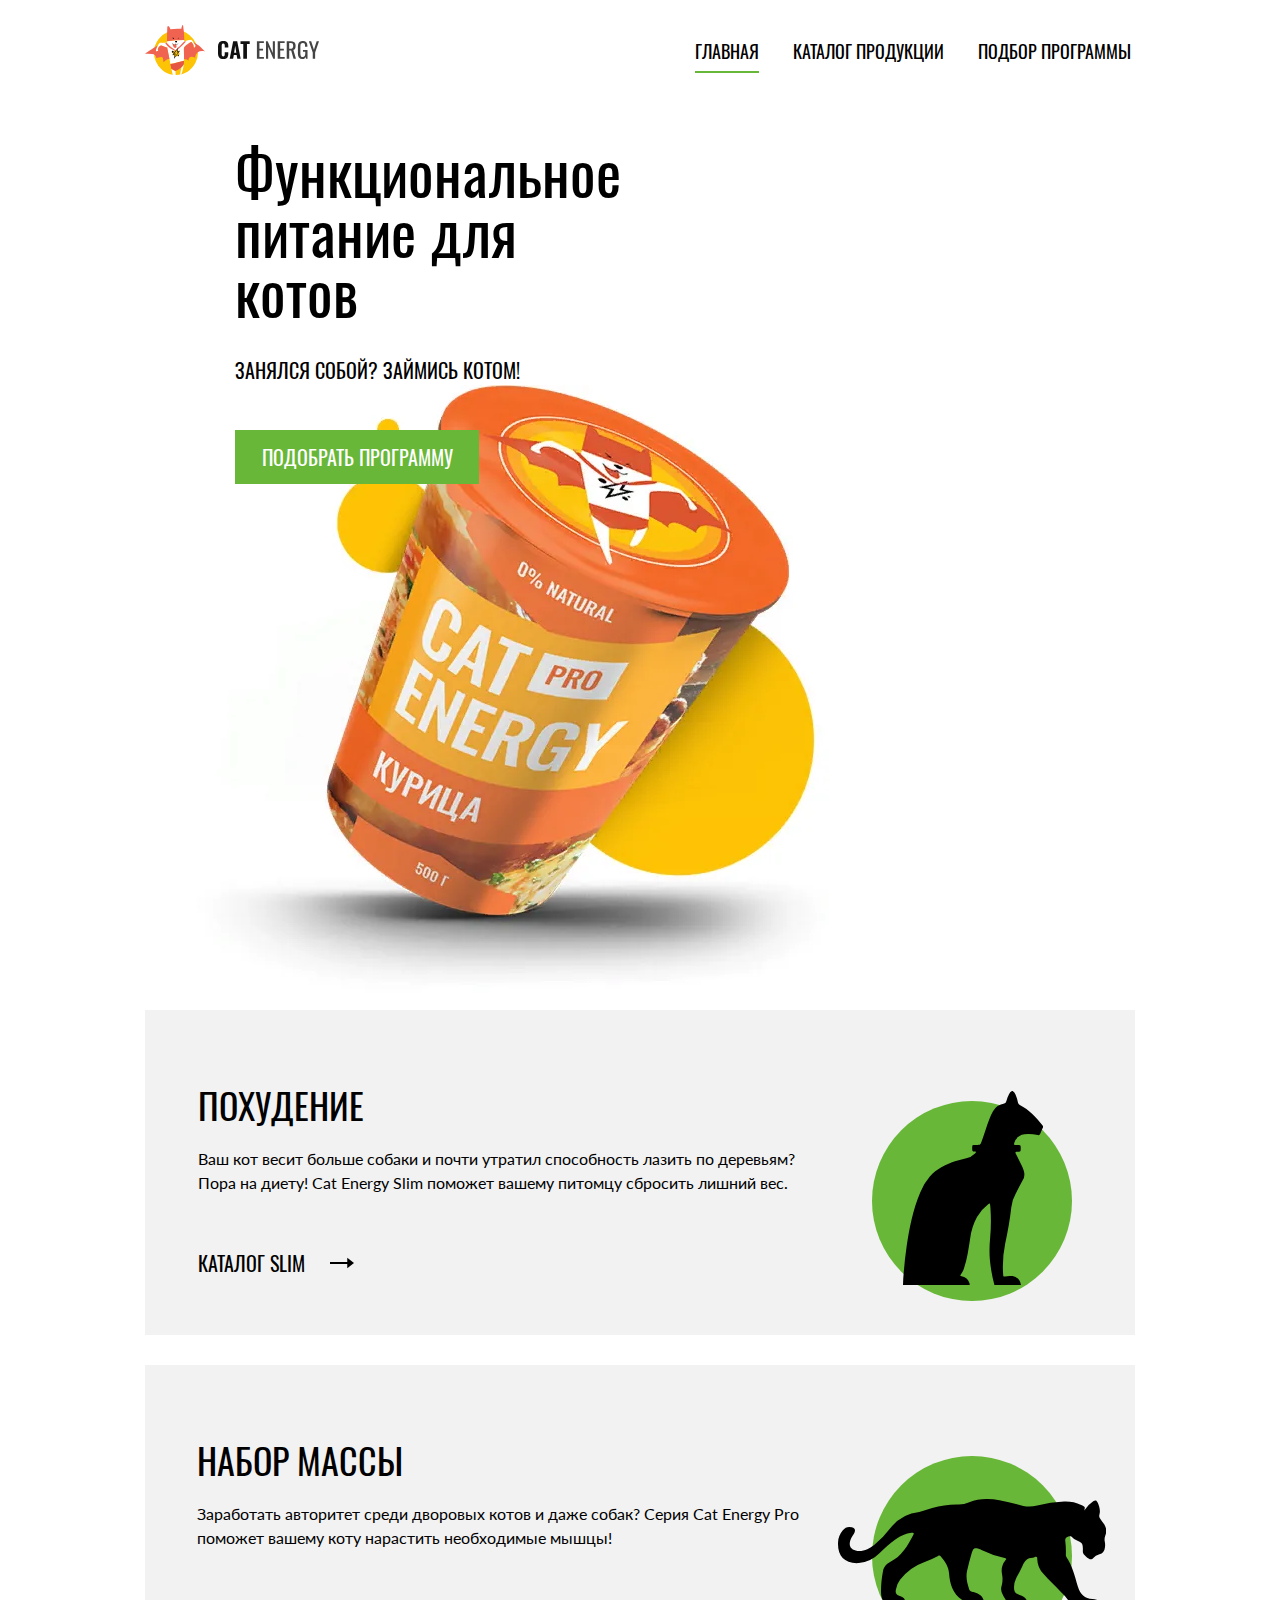
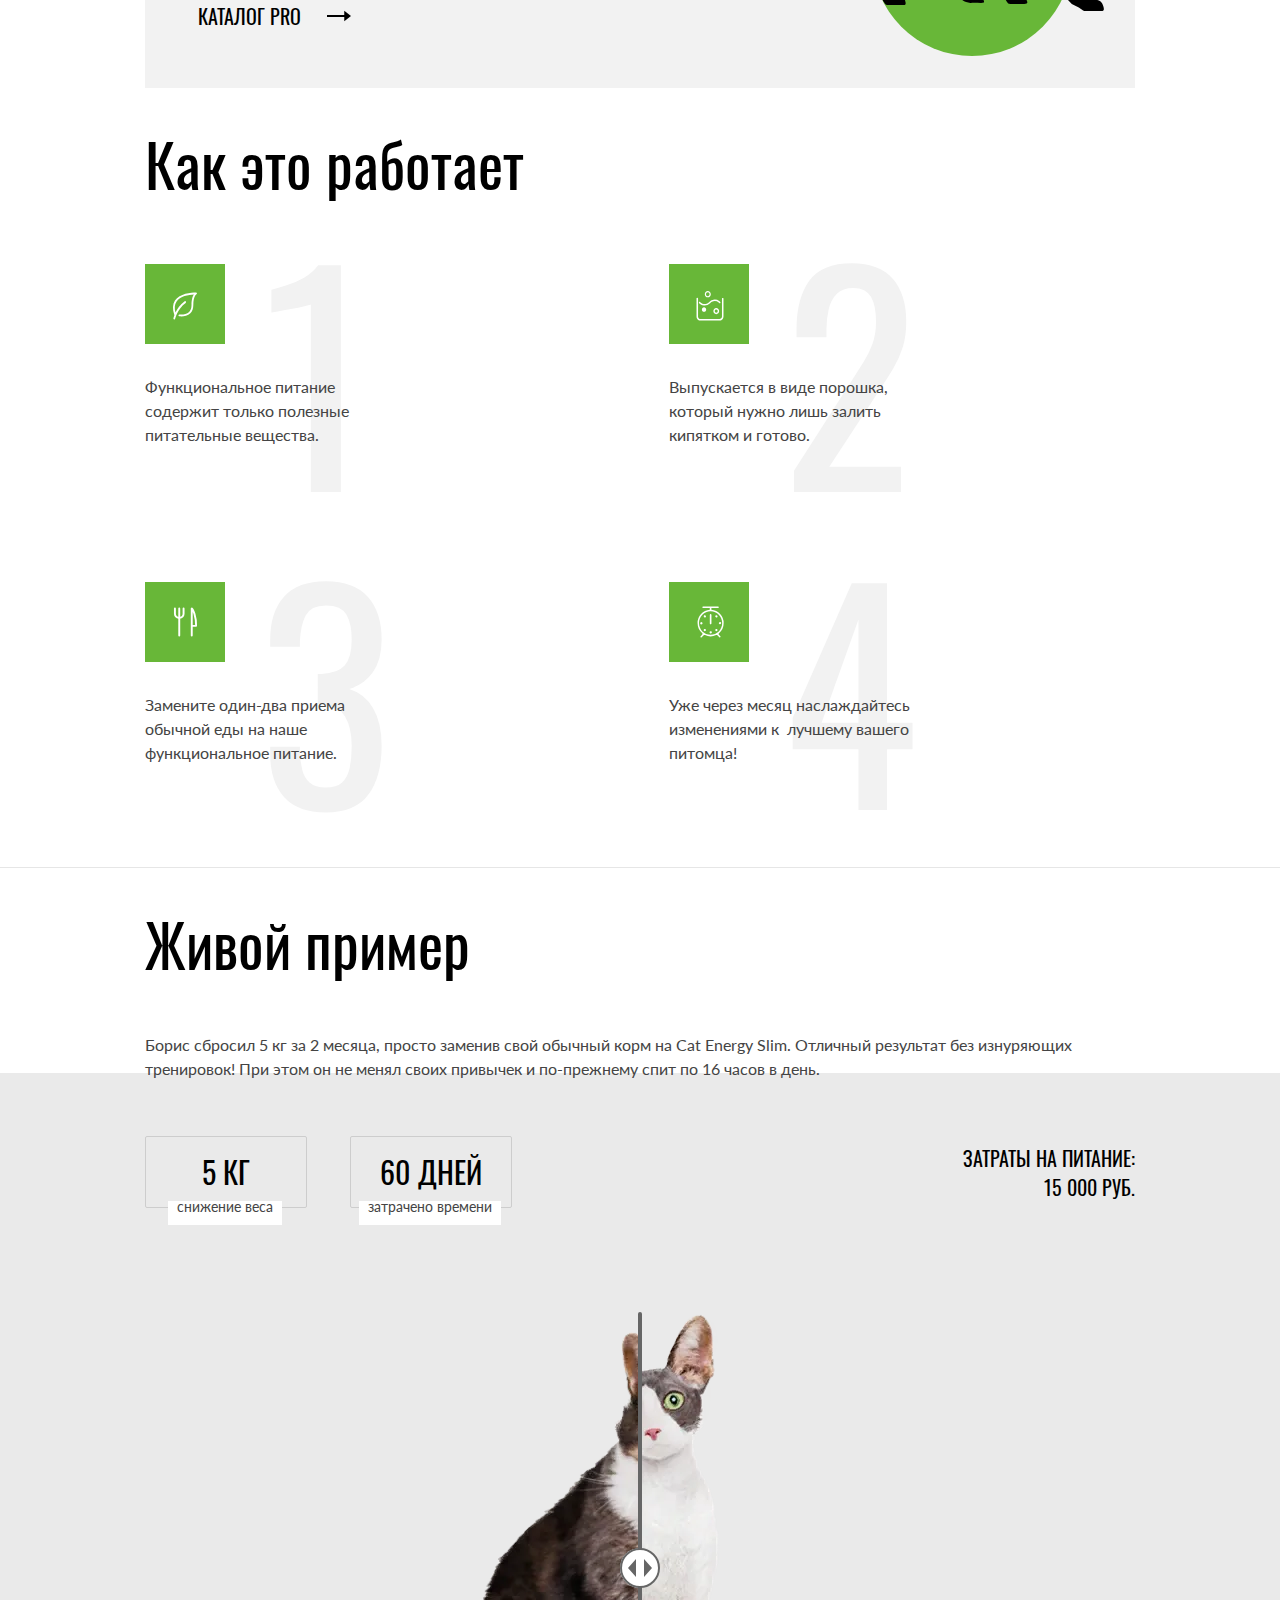
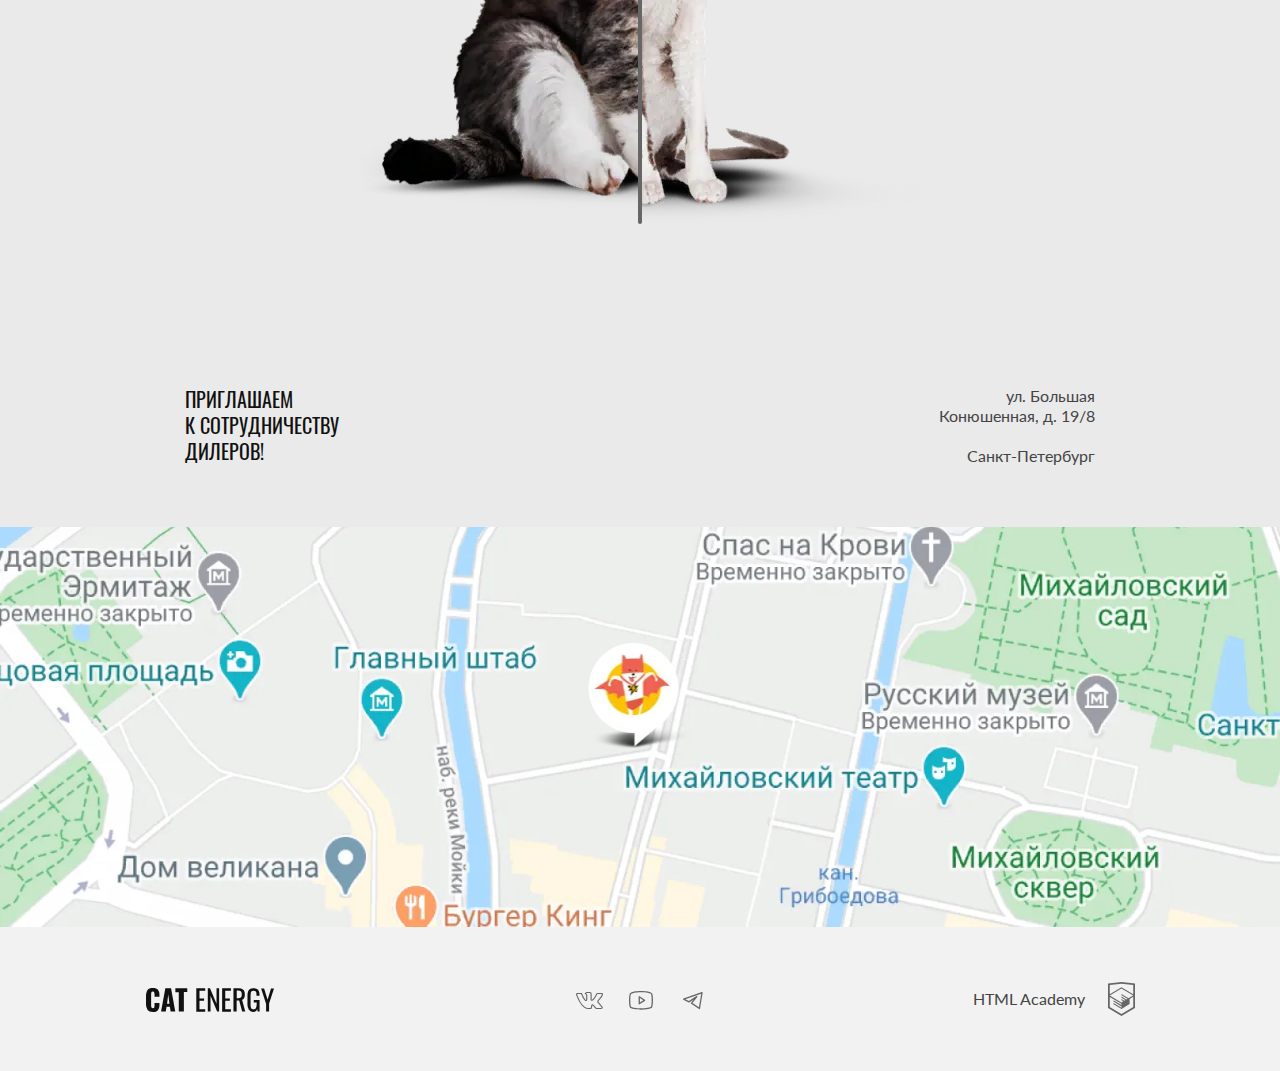
==== commit 7cdd66b0: "Deploying to gh-pages from @ Alexandr-Zemtsov/2388231-cat-energy-30@ea60dde8b4d6cad15e1ec3ce8952c782" ====
--- a/index.html
+++ b/index.html
@@ -1 +1 @@
-<!DOCTYPE html><html class="page" lang="ru"><head><meta charset="utf-8"><meta name="viewport" content="width=device-width,initial-scale=1"><link rel="stylesheet" href="styles/styles.css"><link rel="icon" href="favicon.ico"><link rel="icon" href="favicons/icon.svg" type="image/svg+xml"><link rel="apple-touch-icon" href="favicons/180.png"><link rel="manifest" href="manifest.webmanifest"><link rel="preload" href="fonts/oswald/oswaldregular.woff2" as="font" crossorigin="anonymous"><link rel="preload" href="fonts/lato/Lato-Regular.woff2" as="font" crossorigin="anonymous"><title>HTML Academy: Кэт энерджи</title></head><body class="page__body"><!-- ======HEADER====== --><header class="main-header main-header--index"><div class="main-header__inner container"><div class="main-header__logo"><a class="main-header__logo-image" href="#"><picture><source media="(min-width: 1440px)" srcset="images/logo/logo-catenergy-desktop.svg" type="image/svg+xml" width="70" height="59"><source media="(min-width: 768px)" srcset="images/logo/logo-catenergy-tablet.svg" type="image/svg+xml" width="60" height="50"><img src="images/logo/logo-catenergy-mobile.svg" width="33" height="38" alt="Логотип Кэт энерджи"></picture></a><a class="main-header__logo-text" href="#"><picture><source media="(min-width: 1440px)" srcset="images/logo/logo-catenergy-text-desktop.svg" type="image/svg+xml" width="118" height="21"><source media="(min-width: 768px)" srcset="images/logo/logo-catenergy-text-tablet.svg" type="image/svg+xml" width="101" height="18"><img src="images/logo/logo-catenergy-text-mobile.svg" alt="Текст логотипа" width="101" height="18"></picture></a></div><button class="main-header__toggle-menu main-header__toggle-menu--opens main-header__toggle-menu--nojs button" type="button"><span class="visually-hidden">Открыть меню</span></button><nav class="main-nav"><ul class="main-nav__list main-nav__list--closed list main-nav__list--nojs"><li class="main-nav__item"><a class="main-nav__link main-nav__link--support main-nav__link--white link" href="#">главная</a></li><li class="main-nav__item"><a class="main-nav__link link main-nav__link--white" href="catalog.html">каталог продукции</a></li><li class="main-nav__item"><a class="main-nav__link link main-nav__link--white" href="form.html">подбор программы</a></li></ul></nav></div><!-- ======INTRO====== --><section class="intro"><div class="intro__wrapper container"><div class="intro__text-block"><h2 class="intro__title title-page">Функциональное питание для котов</h2><p class="intro__text">Занялся собой? Займись котом!</p></div><div class="intro__image"><picture><source width="552" height="499" type="image/webp" media="(min-width: 1440px)" srcset="images/pictures/index/intro/index-can-desktop@1x.webp, images/pictures/index/intro/index-can-desktop@2x.webp 2x"><source width="709" height="609" type="image/webp" media="(min-width: 768px)" srcset="images/pictures/index/intro/index-can-tablet@1x.webp, images/pictures/index/intro/index-can-tablet@2x.webp 2x"><source width="280" height="270" type="image/webp" srcset="images/pictures/index/intro/index-can-mobile@1x.webp, images/pictures/index/intro/index-can-mobile@2x.webp 2x"><source width="552" height="499" type="image/png" media="(min-width: 1440px)" srcset="images/pictures/index/intro/index-can-desktop@1x.png, images/pictures/index/intro/index-can-desktop@2x.png 2x"><source width="709" height="609" type="image/png" media="(min-width: 768px)" srcset="images/pictures/index/intro/index-can-tablet@1x.png, images/pictures/index/intro/index-can-tablet@2x.png 2x"><img width="280" height="270" src="images/pictures/index/intro/index-can-mobile@1x.png" srcset="images/pictures/index/intro/index-can-mobile@2x.png 2x" alt="Промо упаковка куриного корма кэт энерджи на 500 грамм"></picture></div><a class="intro__link link button-link" href="form.html">подобрать программу</a></div></section></header><!-- ======MAIN====== --><main class="main-index"><h1 class="visually-hidden">Кэт энерджи - Полезная еда для кошек</h1><!-- ======PROGRAMS-TYPES====== --><section class="programs container"><h2 class="visually-hidden">Перечень программ питания</h2><ul class="programs__list list"><li class="programs__item programs__item--slim"><h3 class="programs__title">похудение</h3><p class="programs__text">Ваш кот весит больше собаки и почти утратил способность лазить по деревьям? Пора на диету! Cat Energy Slim поможет вашему питомцу сбросить лишний вес.</p><a class="programs__link link" href="catalog.html">каталог slim</a></li><li class="programs__item programs__item--pro"><h3 class="programs__title">набор массы</h3><p class="programs__text">Заработать авторитет среди дворовых котов и даже собак? Серия Cat Energy Pro поможет вашему коту нарастить необходимые мышцы!</p><a class="programs__link link" href="catalog.html">каталог pro</a></li></ul></section><!-- ======ADVANTAGES====== --><section class="advantages"><div class="container"><h2 class="advantages__title title-section">Как это работает</h2><ol class="advantages__list list"><li class="advantages__item advantages__item--leaf"><p class="advantages__item-text">Функциональное питание содержит только полезные питательные вещества.</p></li><li class="advantages__item advantages__item--hotwater"><p class="advantages__item-text">Выпускается в виде порошка, который нужно лишь залить кипятком и готово.</p></li><li class="advantages__item advantages__item--eat"><p class="advantages__item-text">Замените один-два приема обычной еды на наше функциональное питание.</p></li><li class="advantages__item advantages__item--time"><p class="advantages__item-text">Уже через месяц наслаждайтесь изменениями к&nbsp; лучшему вашего питомца!</p></li></ol></div></section><!-- ======example====== --><section class="example"><div class="example__wrapper container"><h2 class="example__title title-section">Живой пример</h2><div class="example__inner"><p class="example__text">Борис сбросил 5 кг за 2 месяца, просто заменив свой обычный корм на Cat Energy Slim. Отличный результат без изнуряющих тренировок! При этом он не менял своих привычек и по-прежнему спит по 16 часов в день.</p><div class="example__data"><dl class="example__list list"><div class="example__item"><dt class="example__value">5 КГ</dt><dd class="example__description">снижение веса</dd></div><div class="example__item"><dt class="example__value">60 ДНЕЙ</dt><dd class="example__description">затрачено времени</dd></div></dl><p class="example__expenses"><span>Затраты на питание:</span> <span>15 000 РУБ.</span></p></div></div><div class="example__slider-cat slider-cat"><div class="slider-cat__inner"><picture><source width="560" height="512" type="image/png" media="(min-width: 768px)" srcset="images/slider/cat-tablet-before@1x.png, images/slider/cat-tablet-before@2x.png 2x"><img class="slider-cat__image slider-cat__image--before" src="images/slider/cat-mobile-before@1x.png" srcset="images/slider/cat-mobile-before@2x.png 2x" width="280" height="256" alt="Кот до употребления корма: выглядит ленивым, толстым и страшным"></picture><picture><source width="560" height="512" type="image/png" media="(min-width: 768px)" srcset="images/slider/cat-tablet-after@1x.png, images/slider/cat-tablet-after@2x.png 2x"><img class="slider-cat__image slider-cat__image--after" src="images/slider/cat-mobile-after@1x.png" srcset="images/slider/cat-mobile-after@2x.png 2x" width="280" height="256" alt="Кот после употребления корма: выглядит молодым, худым и бодрым"></picture><button class="slider-cat__button button" type="button"><span class="visually-hidden">До/после</span> <svg width="40" height="40" focusable="false" aria-hidden="true"><use href="../../images/icons/stack.svg#icon-thumb-slider"></use></svg></button></div></div></div></section><!-- ======LOCATION====== --><section class="location"><h2 class="visually-hidden">Наш адрес</h2><div class="container"><div class="location__address"><p class="location__text">приглашаем<br>к сотрудничеству<br>дилеров!</p><p class="location__address-text"><span>ул. Большая<br>Конюшенная, д. 19/8</span><br><span>Санкт-Петербург</span></p></div></div><div class="location__block-map"><iframe class="location__iframe" src="https://www.google.com/maps/embed?pb=!1m18!1m12!1m3!1d1680.6178444226712!2d30.323053985313315!3d59.93873455200729!2m3!1f0!2f0!3f0!3m2!1i1024!2i768!4f13.1!3m3!1m2!1s0x4696310fca145cc1%3A0x42b32648d8238007!2z0JHQvtC70YzRiNCw0Y8g0JrQvtC90Y7RiNC10L3QvdCw0Y8g0YPQuy4sIDE5LzgsINCh0LDQvdC60YIt0J_QtdGC0LXRgNCx0YPRgNCzLCAxOTExODY!5e0!3m2!1sru!2sru!4v1706555826755!5m2!1sru!2sru" width="600" height="450" style="border:0;" loading="lazy" referrerpolicy="no-referrer-when-downgrade"></iframe><div class="location__map-pin"><picture><source width="113" height="106" type="image/png" media="(min-width: 768px)" srcset="images/pictures/map/map-pin-tablet@1x.png, images/pictures/map/map-pin-tablet@2x.png 2x"><img src="images/pictures/map/map-pin-mobile@1x.png" srcset="images/pictures/map/map-pin-mobile@2x.png 2x" alt="маркер карты стилизованный под логотип компании" width="57" height="53"></picture></div></div></section></main><!-- ======FOOTER====== --><footer class="main-footer"><div class="main-footer__inner container"><h2 class="visually-hidden">Информация о нас</h2><div class="main-footer__wrapper-logo"><a class="main-footer__logo" href="#"><span class="visually-hidden">Наш сайт</span> <svg width="128" height="24" aria-hidden="true"><use href="../../images/icons/stack.svg#logo-catenergy-footer"></use></svg></a></div><section class="main-footer__social social"><h3 class="visually-hidden">Мы в соцсетях</h3><ul class="social__list list"><li class="social__list-item"><a class="social__list-link social__list-link--vk" href="https://vk.com/htmlacademy"><span class="visually-hidden">ВКонтакте</span></a></li><li class="social__list-item"><a class="social__list-link social__list-link--youtub" href="https://www.youtube.com/channel/UChUxTMjJGo-JDRY8pNTGL2g"><span class="visually-hidden">Ютуб</span></a></li><li class="social__list-item"><a class="social__list-link social__list-link--telegram" href="https://t.me/s/htmlacademy"><span class="visually-hidden">Телеграм</span></a></li></ul></section><section class="main-footer__copyright copyright"><h3 class="visually-hidden">Сайт академии</h3><a class="copyright__link-text link" href="https://htmlacademy.ru/intensive/adaptive">HTML Academy </a><a class="copyright__link-icon link" href="https://htmlacademy.ru/intensive/adaptive" aria-label="Сайт HTML Academy"></a></section></div></footer><script src="scripts/index.js" defer="defer"></script></body></html>+<!DOCTYPE html><html class="page" lang="ru"><head><meta charset="utf-8"><meta name="viewport" content="width=device-width,initial-scale=1"><link rel="stylesheet" href="styles/styles.css"><link rel="icon" href="favicon.ico"><link rel="icon" href="favicons/icon.svg" type="image/svg+xml"><link rel="apple-touch-icon" href="favicons/180.png"><link rel="manifest" href="manifest.webmanifest"><link rel="preload" href="fonts/oswald/oswaldregular.woff2" as="font" crossorigin="anonymous"><link rel="preload" href="fonts/lato/Lato-Regular.woff2" as="font" crossorigin="anonymous"><title>HTML Academy: Кэт энерджи</title></head><body class="page__body"><!-- ======HEADER====== --><header class="main-header main-header--index"><div class="main-header__inner container"><div class="main-header__logo"><a class="main-header__logo-image" href="#"><picture><source media="(min-width: 1440px)" srcset="images/logo/logo-catenergy-desktop.svg" type="image/svg+xml" width="70" height="59"><source media="(min-width: 768px)" srcset="images/logo/logo-catenergy-tablet.svg" type="image/svg+xml" width="60" height="50"><img src="images/logo/logo-catenergy-mobile.svg" width="33" height="38" alt="Логотип Кэт энерджи"></picture></a><a class="main-header__logo-text" href="#"><picture><source media="(min-width: 1440px)" srcset="images/logo/logo-catenergy-text-desktop.svg" type="image/svg+xml" width="118" height="21"><source media="(min-width: 768px)" srcset="images/logo/logo-catenergy-text-tablet.svg" type="image/svg+xml" width="101" height="18"><img src="images/logo/logo-catenergy-text-mobile.svg" alt="Текст логотипа" width="101" height="18"></picture></a></div><button class="main-header__toggle-menu main-header__toggle-menu--opens main-header__toggle-menu--nojs button" type="button"><span class="visually-hidden">Открыть меню</span></button><nav class="main-nav"><ul class="main-nav__list main-nav__list--closed list main-nav__list--nojs"><li class="main-nav__item"><a class="main-nav__link main-nav__link--support main-nav__link--white link" href="#">главная</a></li><li class="main-nav__item"><a class="main-nav__link link main-nav__link--white" href="catalog.html">каталог продукции</a></li><li class="main-nav__item"><a class="main-nav__link link main-nav__link--white" href="form.html">подбор программы</a></li></ul></nav></div><!-- ======INTRO====== --><section class="intro"><div class="intro__wrapper container"><div class="intro__text-block"><h2 class="intro__title title-page">Функциональное питание для котов</h2><p class="intro__text">Занялся собой? Займись котом!</p></div><div class="intro__image"><picture><source width="552" height="499" type="image/webp" media="(min-width: 1440px)" srcset="images/pictures/index/intro/index-can-desktop@1x.webp, images/pictures/index/intro/index-can-desktop@2x.webp 2x"><source width="709" height="609" type="image/webp" media="(min-width: 768px)" srcset="images/pictures/index/intro/index-can-tablet@1x.webp, images/pictures/index/intro/index-can-tablet@2x.webp 2x"><source width="280" height="270" type="image/webp" srcset="images/pictures/index/intro/index-can-mobile@1x.webp, images/pictures/index/intro/index-can-mobile@2x.webp 2x"><source width="552" height="499" type="image/png" media="(min-width: 1440px)" srcset="images/pictures/index/intro/index-can-desktop@1x.png, images/pictures/index/intro/index-can-desktop@2x.png 2x"><source width="709" height="609" type="image/png" media="(min-width: 768px)" srcset="images/pictures/index/intro/index-can-tablet@1x.png, images/pictures/index/intro/index-can-tablet@2x.png 2x"><img width="280" height="270" src="images/pictures/index/intro/index-can-mobile@1x.png" srcset="images/pictures/index/intro/index-can-mobile@2x.png 2x" alt="Промо упаковка куриного корма кэт энерджи на 500 грамм"></picture></div><a class="intro__link link button-link" href="form.html">подобрать программу</a></div></section></header><!-- ======MAIN====== --><main class="main-index"><h1 class="visually-hidden">Кэт энерджи - Полезная еда для кошек</h1><!-- ======PROGRAMS-TYPES====== --><section class="programs container"><h2 class="visually-hidden">Перечень программ питания</h2><ul class="programs__list list"><li class="programs__item programs__item--slim"><h3 class="programs__title">похудение</h3><p class="programs__text">Ваш кот весит больше собаки и почти утратил способность лазить по деревьям? Пора на диету! Cat Energy Slim поможет вашему питомцу сбросить лишний вес.</p><a class="programs__link link" href="catalog.html">каталог slim</a></li><li class="programs__item programs__item--pro"><h3 class="programs__title">набор массы</h3><p class="programs__text">Заработать авторитет среди дворовых котов и даже собак? Серия Cat Energy Pro поможет вашему коту нарастить необходимые мышцы!</p><a class="programs__link link" href="catalog.html">каталог pro</a></li></ul></section><!-- ======ADVANTAGES====== --><section class="advantages"><div class="container"><h2 class="advantages__title title-section">Как это работает</h2><ol class="advantages__list list"><li class="advantages__item advantages__item--leaf"><p class="advantages__item-text">Функциональное питание содержит только полезные питательные вещества.</p></li><li class="advantages__item advantages__item--hotwater"><p class="advantages__item-text">Выпускается в виде порошка, который нужно лишь залить кипятком и готово.</p></li><li class="advantages__item advantages__item--eat"><p class="advantages__item-text">Замените один-два приема обычной еды на наше функциональное питание.</p></li><li class="advantages__item advantages__item--time"><p class="advantages__item-text">Уже через месяц наслаждайтесь изменениями к&nbsp; лучшему вашего питомца!</p></li></ol></div></section><!-- ======example====== --><section class="example"><div class="example__wrapper container"><h2 class="example__title title-section">Живой пример</h2><div class="example__inner"><p class="example__text">Борис сбросил 5 кг за 2 месяца, просто заменив свой обычный корм на Cat Energy Slim. Отличный результат без изнуряющих тренировок! При этом он не менял своих привычек и по-прежнему спит по 16 часов в день.</p><div class="example__data"><dl class="example__list list"><div class="example__item"><dt class="example__value">5 КГ</dt><dd class="example__description">снижение веса</dd></div><div class="example__item"><dt class="example__value">60 ДНЕЙ</dt><dd class="example__description">затрачено времени</dd></div></dl><p class="example__expenses"><span>Затраты на питание:</span> <span>15 000 РУБ.</span></p></div></div><div class="example__slider-cat slider-cat"><div class="slider-cat__inner"><picture><source width="560" height="512" type="image/webp" media="(min-width: 768px)" srcset="images/slider/cat-tablet-before@1x.webp, images/slider/cat-tablet-before@2x.webp 2x"><source width="280" height="256" type="image/webp" srcset="images/slider/cat-mobile-before@1x.webp, images/slider/cat-mobile-before@2x.webp 2x"><source width="560" height="512" type="image/png" media="(min-width: 768px)" srcset="images/slider/cat-tablet-before@1x.png, images/slider/cat-tablet-before@2x.png 2x"><img class="slider-cat__image slider-cat__image--before" src="images/slider/cat-mobile-before@1x.png" srcset="images/slider/cat-mobile-before@2x.png 2x" width="280" height="256" alt="Кот до употребления корма: выглядит ленивым, толстым и страшным"></picture><picture><source width="560" height="512" type="image/webp" media="(min-width: 768px)" srcset="images/slider/cat-tablet-after@1x.webp, images/slider/cat-tablet-after@2x.webp 2x"><source width="280" height="256" type="image/webp" srcset="images/slider/cat-mobile-after@1x.webp, images/slider/cat-mobile-after@2x.webp 2x"><source width="560" height="512" type="image/png" media="(min-width: 768px)" srcset="images/slider/cat-tablet-after@1x.png, images/slider/cat-tablet-after@2x.png 2x"><img class="slider-cat__image slider-cat__image--after" src="images/slider/cat-mobile-after@1x.png" srcset="images/slider/cat-mobile-after@2x.png 2x" width="280" height="256" alt="Кот после употребления корма: выглядит молодым, худым и бодрым"></picture><button class="slider-cat__button button" type="button"><span class="visually-hidden">До/после</span> <svg width="40" height="40" focusable="false" aria-hidden="true"><use href="../../images/icons/stack.svg#icon-thumb-slider"></use></svg></button></div></div></div></section><!-- ======LOCATION====== --><section class="location"><h2 class="visually-hidden">Наш адрес</h2><div class="container"><div class="location__address"><p class="location__text">приглашаем<br>к сотрудничеству<br>дилеров!</p><p class="location__address-text"><span>ул. Большая<br>Конюшенная, д. 19/8</span><br><span>Санкт-Петербург</span></p></div></div><div class="location__block-map"><iframe class="location__iframe" src="https://www.google.com/maps/embed?pb=!1m18!1m12!1m3!1d1680.6178444226712!2d30.323053985313315!3d59.93873455200729!2m3!1f0!2f0!3f0!3m2!1i1024!2i768!4f13.1!3m3!1m2!1s0x4696310fca145cc1%3A0x42b32648d8238007!2z0JHQvtC70YzRiNCw0Y8g0JrQvtC90Y7RiNC10L3QvdCw0Y8g0YPQuy4sIDE5LzgsINCh0LDQvdC60YIt0J_QtdGC0LXRgNCx0YPRgNCzLCAxOTExODY!5e0!3m2!1sru!2sru!4v1706555826755!5m2!1sru!2sru" width="600" height="450" style="border:0;" loading="lazy" referrerpolicy="no-referrer-when-downgrade"></iframe><div class="location__map-pin"><picture><source width="113" height="106" type="image/webp" media="(min-width: 768px)" srcset="images/pictures/map/map-pin-tablet@1x.webp, images/pictures/map/map-pin-tablet@2x.webp 2x"><source width="57" height="53" type="image/webp" srcset="images/pictures/map/map-pin-mobile@1x.webp, images/pictures/map/map-pin-mobile@2x.webp 2x"><source width="113" height="106" type="image/png" media="(min-width: 768px)" srcset="images/pictures/map/map-pin-tablet@1x.png, images/pictures/map/map-pin-tablet@2x.png 2x"><img src="images/pictures/map/map-pin-mobile@1x.png" srcset="images/pictures/map/map-pin-mobile@2x.png 2x" alt="маркер карты стилизованный под логотип компании" width="57" height="53"></picture></div></div></section></main><!-- ======FOOTER====== --><footer class="main-footer"><div class="main-footer__inner container"><h2 class="visually-hidden">Информация о нас</h2><div class="main-footer__wrapper-logo"><a class="main-footer__logo" href="#"><span class="visually-hidden">Наш сайт</span> <svg width="128" height="24" aria-hidden="true"><use href="../../images/icons/stack.svg#logo-catenergy-footer"></use></svg></a></div><section class="main-footer__social social"><h3 class="visually-hidden">Мы в соцсетях</h3><ul class="social__list list"><li class="social__list-item"><a class="social__list-link social__list-link--vk" href="https://vk.com/htmlacademy"><span class="visually-hidden">ВКонтакте</span></a></li><li class="social__list-item"><a class="social__list-link social__list-link--youtub" href="https://www.youtube.com/channel/UChUxTMjJGo-JDRY8pNTGL2g"><span class="visually-hidden">Ютуб</span></a></li><li class="social__list-item"><a class="social__list-link social__list-link--telegram" href="https://t.me/s/htmlacademy"><span class="visually-hidden">Телеграм</span></a></li></ul></section><section class="main-footer__copyright copyright"><h3 class="visually-hidden">Сайт академии</h3><a class="copyright__link-text link" href="https://htmlacademy.ru/intensive/adaptive">HTML Academy </a><a class="copyright__link-icon link" href="https://htmlacademy.ru/intensive/adaptive" aria-label="Сайт HTML Academy"></a></section></div></footer><script src="scripts/index.js" defer="defer"></script></body></html>--- a/styles/styles.css
+++ b/styles/styles.css
@@ -1 +1 @@
-@charset "UTF-8";@font-face{font-family:"Lato";src:url(../fonts/lato/Lato-Regular.woff2)format("woff2");font-style:normal;font-weight:400;font-display:swap}@font-face{font-family:"Oswald";src:url(../fonts/oswald/oswaldregular.woff2)format("woff2");font-style:normal;font-weight:400;font-display:swap}*,::after,::before{box-sizing:border-box;padding:0;margin:0}img{max-width:100%;height:auto;object-fit:contain}body{background-color:#fff;font-family:"Lato","Arial",sans-serif;font-size:14px;font-weight:400;color:#444;line-height:18px}.list{list-style-type:none}.link,body{font-style:normal}.link{text-decoration:none}.container{width:100%;margin:0 auto;min-width:320px;max-width:480px;padding:0 20px}@media (min-width:768px){.container{padding:0 30px;min-width:708px;max-width:1050px}}@media (min-width:1440px){.container{padding:0 110px;max-width:1600px}}.visually-hidden{position:absolute;width:1px;height:1px;margin:-1px;padding:0;border:0;clip:rect(0 0 0 0);-webkit-clip-path:inset(50%);clip-path:inset(50%);white-space:nowrap;overflow:hidden}.title-page{color:#000;font-family:"Oswald","Arial",sans-serif;line-height:36px;font-size:36px;font-style:normal;font-weight:400}@media (min-width:768px){.title-page{font-size:60px;line-height:60px}}.title-section{color:#000;font-family:"Oswald","Arial",sans-serif;font-size:36px;font-style:normal;font-weight:400;line-height:40px}@media (min-width:768px){.title-section{font-size:60px;line-height:60px}}.line-green-title{color:#000;font-family:"Oswald","Arial",sans-serif;font-size:24px;font-style:normal;font-weight:400;line-height:24px;text-transform:none;background-color:#fff;position:relative;width:-moz-fit-content;width:fit-content;box-shadow:-20px 0 0#fff,20px 0 0#fff}@media (min-width:768px){.line-green-title{font-size:36px;line-height:36px;box-shadow:-40px 0 0#fff,40px 0 0#fff}}.line-green-title::before{content:"";position:absolute;top:23px;right:0;width:100vw;height:2px;background-color:#68b738;box-shadow:100vw 0 0#68b738;z-index:-1}.button{cursor:pointer}.button-link{background-color:#68b738;color:#fff;text-align:center;font-family:"Oswald","Arial",sans-serif;font-size:16px;font-style:normal;font-weight:400;line-height:20px;text-transform:uppercase;display:block;padding:10px 0;transition:all .2s linear}.button-link:hover{background-color:#5eaa2f}.button-link:active{color:rgba(255,255,255,.3)}.main-header{width:100%;position:relative;z-index:1;top:0;left:0}@media (min-width:1440px){.main-header{display:grid;grid-template-columns:1fr 1fr;grid-template-rows:auto 1fr}.main-header--index{background:linear-gradient(to right,#fff 0,#fff 50%,#505358 50%,#3d3f45 100%)}.main-header--index::after,.main-header--index::before{content:"";z-index:-1;position:absolute;left:50%;right:0;top:0;height:100%}.main-header--index::before{background:url(../images/pictures/index/background/index-background-desktop@2x.webp)no-repeat center;background-size:cover;background-position:0}.main-header--index::after{margin-left:-1px;background:linear-gradient(to right,rgba(100,168,61,.85)0,rgba(98,166,59,.85) 100%)}}.main-header__inner{position:relative}@media (max-width:767px){.main-header__inner{padding-left:0;padding-right:0;max-width:767px}}@media (min-width:768px){.main-header__inner{display:grid;grid-template-columns:250px 1fr;align-items:center;padding:25px 30px 0}}@media (min-width:1440px){.main-header__inner{grid-template-columns:1fr 1fr;padding:55px 110px 0;grid-column:1/-1;grid-row:1/2}}.main-header__logo{display:flex;justify-content:flex-start;position:relative;z-index:3;align-items:center;padding:13px 20px 10px;border-bottom:1px solid #e6e6e6;background-color:#fff}@media (min-width:768px){.main-header__logo{border:0;padding:0;background-color:transparent}}.main-header__logo-image{flex-shrink:1}.main-header__logo-text{position:absolute;left:50%;top:23px;transform:translateX(-50%)}@media (min-width:768px){.main-header__logo-text{position:static;padding-left:13px;transform:none;flex-shrink:1}}@media (min-width:1440px){.main-header__logo-text{padding-left:14px}}.main-header__logo-image:hover,.main-header__logo-text:hover,.main-header__logo:has(.main-header__logo-image:hover) .main-header__logo-text,.main-header__logo:has(.main-header__logo-text:hover) .main-header__logo-image{opacity:.8}.main-header__logo-image:active,.main-header__logo-text:active,.main-header__logo:has(.main-header__logo-image:active) .main-header__logo-text,.main-header__logo:has(.main-header__logo-text:active) .main-header__logo-image{opacity:.6}.main-nav{display:block;text-align:center;width:100%;position:relative}.main-nav__list--closed{top:-227px;transition:top .3s ease-in}.main-header__toggle-menu{transition:all .1s linear;position:absolute;z-index:3;top:20px;right:20px;border:0}@media (min-width:768px){.main-header__toggle-menu{display:none}}.main-header__toggle-menu--opens{width:24px;height:25px;background:url(../images/icons/stack.svg#icon-open-menu)no-repeat center}.main-header__toggle-menu--closes{width:20px;height:23px;background:url(../images/icons/stack.svg#icon-close-menu)no-repeat center}.main-nav__list--opened{transition:top .3s ease-in;top:-1px}.intro::before,.main-nav__list{position:absolute;left:0;right:0}.main-nav__list{display:block;width:100%;text-align:center;overflow:auto;z-index:2}@media (min-width:768px){.main-nav__list{position:static;display:flex;width:100%;flex-wrap:wrap;align-items:center;justify-content:flex-end;column-gap:35px;row-gap:20px;padding-right:1px;margin-left:-2px}}@media (min-width:1440px){.main-nav__list{padding-right:2px;margin-left:1px;column-gap:34px}}@media (min-width:768px){.main-nav__list--form{margin-left:1px}}.main-nav__item{background-color:#fff}@media (min-width:768px){.main-nav__item{background-color:transparent}}.main-nav__link{display:block;background-color:#fff;padding:23px 0 22px;border-bottom:1px solid #e6e6e6;color:#000;font-family:"Oswald","Arial",sans-serif;font-size:20px;line-height:20px;text-transform:uppercase;transition:all .2s linear;margin-left:-1px}@media (min-width:768px){.main-nav__link{font-size:18px;line-height:24px;border-bottom:2px solid transparent;padding:8px 0;transition:all .2s linear;background-color:transparent}}@media (min-width:1440px){.main-nav__link{font-size:20px;font-style:normal;margin:0}}@media (min-width:768px){.main-nav__link--form{padding:7px 0}}@media (min-width:1440px){.main-nav__link--form{padding:8px 0}}@media (min-width:768px){.main-nav__link--support{border-bottom:2px solid #68b738}}@media (min-width:1440px){.main-nav__link--white{color:#fff;border-bottom:2px #fff}.main-nav__item:has(.main-nav__link--white) .main-nav__link--support{color:#fff;border-bottom:2px solid #fff}}.main-nav__link:hover{opacity:.6}.main-nav__link:active{opacity:.3}@media (max-width:767px){.main-nav__list--nojs{position:static}.main-header__toggle-menu--nojs{display:none}}.intro{position:relative;padding:27px 0 20px;width:100%;text-align:center;z-index:1;background:linear-gradient(to bottom,#515257 0,#444247 302px,#fff 302px,#fff 100%)}@media (min-width:768px){.intro{text-align:left;background:0 0;padding:62px 0 526px}}@media (min-width:1440px){.intro{padding:107px 0 184px;grid-column:1/-1}}.intro::before{content:"";z-index:-1;top:0;height:302px;background:url(../images/pictures/index/background/index-background-mobile@2x.jpg)no-repeat center;background-size:contain}@media (min-width:768px){.intro::before{display:none}}.intro::after{content:"";z-index:-1;position:absolute;left:0;right:0;top:0;height:302px;background-color:rgba(104,183,56,.85)}@media (min-width:768px){.intro::after{display:none}}.intro__wrapper{position:relative}.intro__text-block{display:flex;flex-direction:column;row-gap:25px;margin-bottom:29px;margin-top:-1px;padding-left:1px}@media (min-width:768px){.intro__text-block{padding-left:90px;margin-top:0;row-gap:39px;margin-bottom:50px}}@media (min-width:1440px){.intro__text-block{padding-left:79px;margin-bottom:52px}}.intro__title{color:#fff}@media (min-width:768px){.intro__title{color:#000;text-align:left;width:416px}}.intro__text{color:#fff;font-family:"Oswald","Arial",sans-serif;font-size:14px;line-height:14px;text-transform:uppercase;margin-left:-3px}@media (min-width:768px){.intro__text{color:#000;font-size:20px;line-height:20px;margin-left:0}}.intro__image{margin:0}@media (min-width:768px){.intro__image{position:absolute;z-index:-1;width:709px;height:609px;left:4%;top:71%}}@media (min-width:1440px){.intro__image{top:59%;left:836px;width:556px;height:500px;transform:translate(-50%,-50%)}}@media (min-width:768px){.intro__link{margin-left:91px;max-width:244px;font-size:20px;line-height:26px;padding:14px 26px}}@media (min-width:1440px){.intro__link{margin-left:80px}}.programs__list{display:flex;flex-direction:column;gap:20px}@media (min-width:768px){.programs__list{gap:30px}}@media (min-width:1440px){.programs__list{display:grid;grid-template-columns:1fr 1fr;gap:80px;padding-top:82px}}.programs__item{position:relative;background-color:#f2f2f2;padding:30px 20px 18px;display:grid;align-items:center;grid-template-columns:70px 1fr;grid-template-areas:"image title""text text""link link"}@media (min-width:768px){.programs__item{padding:77px 52px 57px;display:grid;grid-template-columns:1fr 230px;column-gap:30px;grid-template-areas:"title image""text image""link image"}}@media (min-width:1440px){.programs__item{flex:1 1 50%;grid-template-columns:162px 1fr;grid-template-areas:"image title""text text""link link";padding:77px 61px 59px 52px;column-gap:0}}.programs__title{position:relative;color:#000;font-family:"Oswald","Arial",sans-serif;font-size:24px;font-style:normal;font-weight:400;line-height:37px;text-transform:uppercase;padding-bottom:29px;grid-area:title}@media (min-width:768px){.programs__title{font-size:36px;line-height:36px;padding-bottom:24px;margin-left:1px}}@media (min-width:1440px){.programs__title{text-align:left;padding-bottom:73px}}.programs__item::before{content:"";position:absolute;width:50px;height:50px;border-radius:50%;background-color:#68b738;grid-area:image;top:-6px}@media (min-width:768px){.programs__item::before{width:200px;height:200px;top:14px;left:19px}}@media (min-width:1440px){.programs__item::before{width:100px;height:100px;top:-29px;left:0}}.programs__item--slim::after{content:"";position:absolute;grid-area:image;left:7px;top:-10px;width:36px;height:50px;background:url(../images/icons/stack.svg#cat-slim)no-repeat center}@media (min-width:768px){.programs__item--slim::after{width:140px;height:194px;left:50px;top:4px}}@media (min-width:1440px){.programs__item--slim::after{width:70px;height:97px;left:15px;top:-36px}}.programs__item--pro{padding-top:33px}@media (min-width:768px){.programs__item--pro{padding-top:77px}}.programs__item--pro .programs__link{gap:15px;margin-left:1px}@media (min-width:768px){.programs__item--pro .programs__link{gap:26px;margin-top:-2px}}.programs__item--pro::after{content:"";position:absolute;grid-area:image;left:-8px;top:5px;z-index:1;width:67px;height:28px;background:url(../images/icons/stack.svg#cat-pro)no-repeat center}@media (min-width:768px){.programs__item--pro::after{width:268px;height:112px;left:-15px;top:57px}}@media (min-width:1440px){.programs__item--pro::after{width:134px;height:56px;left:-20px;top:-10px}}.programs__text{padding-bottom:21px;border-bottom:1px solid #d9d9d9;margin-bottom:20px;grid-area:text}@media (min-width:768px){.programs__text{border:0;color:#000;font-size:16px;line-height:24px;margin-bottom:32px;margin-left:1px}}@media (min-width:1440px){.programs__text{margin-bottom:6px}}.programs__link{display:inline-flex;align-items:center;color:#000;text-align:center;font-family:"Oswald","Arial",sans-serif;font-size:16px;line-height:16px;text-transform:uppercase;column-gap:16px;transition:.3s ease-in-out;grid-area:link;margin-left:1px}@media (min-width:768px){.programs__link{font-size:20px;line-height:normal;column-gap:25px}}.programs__link::after{content:"";width:32px;height:16px;background-image:url(../images/icons/stack.svg#icon_arrow);background-position:-8px;background-repeat:no-repeat;transition:.3s ease-in-out}.programs__link:hover::after{background-position:0}.programs__link:active{opacity:.3}.advantages{padding-top:24px;padding-bottom:53px}@media (min-width:768px){.advantages{padding-top:45px;padding-bottom:45px;border-bottom:1px solid #e6e6e6}}@media (min-width:1440px){.advantages{padding-top:72px;border:0;padding-bottom:0}}.advantages__title{margin-bottom:42px}@media (min-width:768px){.advantages__title{margin-bottom:33px}}.advantages__list{display:grid;row-gap:22px}@media (min-width:768px){.advantages__list{counter-reset:list 0;grid-template-columns:1fr 1fr;column-gap:57px;row-gap:40px}}@media (min-width:1440px){.advantages__list{grid-template-columns:repeat(4,1fr);column-gap:78px}}.advantages__item{position:relative;display:grid;grid-template-columns:60px 1fr;gap:20px}@media (min-width:768px){.advantages__item{gap:31px;padding-top:40px;padding-bottom:57px;grid-template-columns:1fr;max-width:244px;grid-template-rows:1fr auto}}.advantages__item::before{content:"";width:60px;height:60px;margin-top:-2px;background-color:#68b738;background-repeat:no-repeat;background-position:center;background-size:25px}@media (min-width:768px){.advantages__item::before{width:80px;height:80px}}.advantages__item--leaf::before{background-image:url(../images/icons/stack.svg#icon_leaf);background-size:29px}@media (min-width:768px){.advantages__item--leaf::before{background-position:25px 2px}}.advantages__item--hotwater::before{background-image:url(../images/icons/stack.svg#icon_hotwater)}@media (min-width:768px){.advantages__item--hotwater::before{background-position:27px 2px;background-size:28px}}.advantages__item--eat::before{background-image:url(../images/icons/stack.svg#icon_eat)}.advantages__item--time::before{background-image:url(../images/icons/stack.svg#icon_time)}@media (min-width:768px){.advantages__item--time::before{background-position:28px;background-size:27px}.advantages__item::after{counter-increment:list;content:counter(list);color:#f2f2f2;text-align:center;font-family:"Oswald","Arial",sans-serif;font-size:280px;font-style:normal;font-weight:400;line-height:280px;position:absolute;top:0;right:-4px;z-index:1}}.advantages__item--leaf::after{right:20px}.advantages__item-text{position:relative;z-index:2}@media (min-width:768px){.advantages__item-text{font-size:16px;line-height:24px}}.example{padding-top:21px;padding-bottom:40px;background-color:#eaeaea;position:relative}@media (min-width:768px){.example{padding-top:45px;padding-bottom:101px;background-color:transparent}}@media (min-width:1440px){.example{padding-top:70px;padding-bottom:75px}}@media (min-width:768px){.example::after{content:"";position:absolute;z-index:-1;width:100%;top:205px;height:100%;background-color:#eaeaea}}@media (min-width:1440px){.example__wrapper{display:grid;grid-template-areas:"title slider""inner slider";grid-template-rows:auto 1fr;grid-template-columns:1fr auto;column-gap:228px}}.example__title{padding-bottom:40px}@media (min-width:768px){.example__title{padding-bottom:60px}}@media (min-width:1440px){.example__title{grid-area:title;padding-bottom:76px}}.example__inner{grid-area:inner}@media (min-width:1440px){.example__inner{padding-top:70px}}.example__text{margin-bottom:20px}@media (min-width:768px){.example__text{font-size:16px;line-height:24px;margin-bottom:55px}}@media (min-width:1440px){.example__text{margin-bottom:65px}}@media (min-width:768px){.example__data{padding-bottom:104px;display:grid;grid-template-columns:1fr 1fr;justify-content:space-between;align-items:center}}@media (min-width:1440px){.example__data{grid-template-columns:1fr;row-gap:60px;padding-bottom:0}}.example__list{margin-bottom:34px;display:grid;gap:32px;grid-template-columns:1fr 1fr}@media (min-width:768px){.example__list{grid-template-columns:162px 162px;gap:43px;margin-bottom:0}}.example__item{position:relative;display:flex;height:56px;flex-direction:column;border-radius:2px;border:1px solid #cdcdcd;align-items:center;justify-content:center;padding-bottom:2px}@media (min-width:768px){.example__item{height:72px}}@media (min-width:1440px){.example__item{height:75px}}.example__value{color:#000;text-align:center;font-family:"Oswald","Arial",sans-serif;font-size:24px;line-height:24px}@media (min-width:768px){.example__value{font-size:30px;line-height:37px}}.example__description{text-align:center;font-size:12px;line-height:12px;position:absolute;z-index:1;top:86%;width:87px;height:24px;margin-left:-2px;padding-inline:5px;background-color:#eaeaea}@media (min-width:768px){.example__description{padding-inline:9px;top:91%;width:-moz-fit-content;width:fit-content;font-size:14px;background-color:#fff}}@media (min-width:1440px){.example__description{background-color:#eaeaea}}.example__expenses{color:#000;text-align:center;font-family:"Oswald","Arial",sans-serif;font-size:14px;line-height:20px;text-transform:uppercase;margin-bottom:20px}@media (min-width:768px){.example__expenses{font-size:20px;justify-content:end;display:flex;flex-direction:column;text-align:right;gap:9px;margin-bottom:0;margin-left:-2px}}@media (min-width:1440px){.example__expenses{flex-direction:row;justify-content:space-between;align-items:center;margin-left:2px;width:325px}.example__slider-cat{grid-area:slider}}.slider-cat{margin:0 auto;position:relative;width:280px}@media (min-width:768px){.slider-cat{width:560px}}.slider-cat__inner{display:flex;width:auto;min-height:256px;position:relative}@media (min-width:768px){.slider-cat__inner{min-height:512px}}.slider-cat__image{height:100%;width:100%;object-fit:cover}.slider-cat__image--before{object-position:left}.slider-cat__image--after{object-position:right}.slider-cat__button,.slider-cat__button::after{position:absolute;top:50%;left:50%;transform:translate(-50%,-50%)}.slider-cat__button{width:40px;height:40px;border-radius:50%;border:0;z-index:1;color:#666}.slider-cat__button::after{content:"";z-index:-1;display:block;width:4px;min-height:256px;border-radius:2px;background-color:#666}@media (min-width:768px){.slider-cat__button::after{min-height:512px}}.slider-cat__button:hover{color:#68b738}.slider-cat__button:hover::after{background-color:#68b738}.slider-cat__button:active{color:rgba(94,170,47,.6)}.slider-cat__button:active::after{background-color:rgba(94,170,47,.6)}.main-catalog__title{position:relative;padding-top:27px;padding-bottom:41px}@media (min-width:768px){.main-catalog__title{padding-top:61px;padding-bottom:78px}}@media (min-width:1440px){.main-catalog__title{padding-top:71px}}.main-catalog__title::before{content:"";position:absolute;bottom:0;right:0;width:100vw;height:1px;background-color:#ebebeb;box-shadow:100vw 0 0#ebebeb}@media (min-width:768px){.main-catalog__title::before{display:none}}.product-catalog__list{display:grid}@media (min-width:768px){.product-catalog__list{grid-template-columns:1fr 1fr;column-gap:60px;row-gap:141px;margin-top:88px}}@media (min-width:1440px){.product-catalog__list{grid-template-columns:repeat(4,1fr);column-gap:80px;row-gap:146px}}.product-catalog__list-item{position:relative}.product-catalog__list-item::before{content:"";position:absolute;bottom:0;right:0;width:100vw;height:1px;background-color:#ebebeb;box-shadow:100vw 0 0#ebebeb}@media (min-width:768px){.product-catalog__list-item::before{display:none}}@media (min-width:1440px){.product-catalog__list-item:nth-of-type(4n){padding-right:2px}}.card-product{padding:21px 0 25px;margin:0;display:grid;grid-template-columns:1fr 1fr;grid-template-rows:auto 1fr;grid-template-areas:"image title""image table""button button";row-gap:17px;justify-content:center;height:100%}@media (min-width:768px){.card-product{grid-template-columns:1fr;padding:10px 37px 40px;gap:0;grid-template-areas:"image""title""table""button";background-color:#f2f2f2}}@media (min-width:1440px){.card-product{min-width:245px;padding:10px 38px 40px;max-width:100%}}.card-product__link-image{grid-area:image;display:flex;justify-content:center;align-items:center;transition:all .2s linear}@media (min-width:768px){.card-product__link-image{margin-bottom:22px;align-items:center;min-height:210px;margin-top:-80px}}@media (min-width:1440px){.card-product__link-image{margin-bottom:10px}}.card-product__link-image:hover{opacity:.8}.card-product__link-image:active,.card-product__title-link:hover{opacity:.6}.card-product__title{grid-area:title;color:#222;font-family:"Oswald","Arial",sans-serif;font-size:16px;font-style:normal;font-weight:400;line-height:20px;text-transform:uppercase;padding-right:calc(50% - 6px)}@media (min-width:768px){.card-product__title{justify-self:center;text-align:center;padding-right:0;font-size:20px;line-height:24px;width:135px;margin-bottom:19px;margin-top:-1px;margin-left:-2px}}@media (min-width:1440px){.card-product__title{margin-bottom:24px}}.card-product__title-link{color:#222;text-decoration:none;transition:all .2s linear}.card-product__title-link:active{opacity:.3}.card-product__content{font-size:12px;line-height:16px;grid-area:table;width:140px;margin-top:-3px}@media (min-width:768px){.card-product__content{display:flex;flex-direction:column;font-size:16px;line-height:20px;margin-bottom:32px;margin-top:0;width:100%}}@media (min-width:1440px){.card-product__content{margin-bottom:33px}}.card-product__item-row{display:flex;justify-content:space-between}@media (min-width:768px){.card-product__item-row{border-bottom:1px solid #cdcdcd;padding-bottom:5px;margin-bottom:6px}}.card-product__item-row:last-child{margin-bottom:0;padding-bottom:9px}.card-product__button{width:100%;grid-area:button}.card-product--more{background:url(../images/icons/stack.svg#plus-mobile)no-repeat center 25px;background-size:30px 30px;display:flex;flex-direction:column;align-items:center;padding-top:25px;gap:0;height:100%}@media (min-width:768px){.card-product--more{padding:50px 37px 40px;background-position:center 50px;background-size:60px 60px;border:2px solid #f2f2f2;justify-content:end;margin-top:auto}}@media (min-width:1440px){.card-product--more{background-position-y:46px;padding-left:36px}}.card-product__title--more{padding-top:53px;padding-right:0;color:#111;font-family:"Oswald","Arial",sans-serif;font-size:16px;font-style:normal;font-weight:400;line-height:20px;text-transform:uppercase;margin-bottom:8px}@media (min-width:768px){.card-product__title--more{padding-top:110px;font-size:20px;line-height:24px;margin-bottom:23px}}@media (min-width:1440px){.card-product__title--more{padding-top:97px;margin-bottom:24px}}.card-product__text-more{font-size:12px;line-height:16px;margin-bottom:22px}@media (min-width:768px){.card-product__text-more{text-align:center;font-size:16px;line-height:18px;width:170px;flex-grow:1;margin-bottom:0}}.card-product__button--more{background-color:#f2f2f2;color:#444;text-align:center;font-family:"Oswald","Arial",sans-serif;font-size:16px;line-height:20px;text-transform:uppercase}.card-product__button--more:hover{background-color:#ebebeb}.additional-products{padding-top:24px;padding-bottom:37px}@media (min-width:768px){.additional-products{padding-top:70px;padding-bottom:75px}}@media (min-width:1440px){.additional-products{padding-top:75px;padding-bottom:87px}}.additional-products__title{padding-bottom:36px}@media (min-width:768px){.additional-products__title{margin-left:40px;padding-bottom:79px}}@media (min-width:1440px){.additional-products__title{margin-left:0;padding-bottom:80px}}.additional-products__wrapper{display:flex;flex-direction:column;gap:36px}@media (min-width:768px){.additional-products__wrapper{gap:68px}}@media (min-width:1440px){.additional-products__wrapper{flex-direction:row;justify-content:space-between}}@media (min-width:768px){.additional-products__list{border:1px solid #cdcdcd}}@media (min-width:1440px){.additional-products__list{border:0;display:flex;flex-direction:column;min-width:895px}}.additional-products__item{border-bottom:1px solid #cdcdcd;padding-top:13px;padding-bottom:17px}@media (min-width:768px){.additional-products__item{display:grid;grid-template-columns:1fr 1fr;grid-template-rows:1fr auto;align-items:center;grid-template-areas:"title text""button button";row-gap:22px;padding:28px 37px}}@media (min-width:1440px){.additional-products__item{padding:16px 0 15px;grid-template-columns:1fr 1fr 244px;grid-template-areas:"title text button";justify-content:space-between;row-gap:0}}.additional-products__item:first-child{border-top:1px solid #cdcdcd}@media (min-width:768px){.additional-products__item:first-child{border-top:0}}@media (min-width:1440px){.additional-products__item:first-child{border-top:1px solid #cdcdcd}}.additional-products__name-product{color:#222;text-align:left;font-family:"Oswald","Arial",sans-serif;font-size:16px;font-style:normal;font-weight:400;line-height:16px;text-transform:uppercase;margin-bottom:13px}@media (min-width:768px){.additional-products__name-product{font-size:20px;line-height:20px;grid-area:title;margin-bottom:0;margin-top:-4px;margin-left:1px}}.additional-products__text-block{font-size:14px;line-height:14px;margin-bottom:15px;display:flex;justify-content:space-between;align-self:center}@media (min-width:768px){.additional-products__text-block{grid-area:text;font-size:16px;line-height:20px;gap:48px;margin-bottom:0;display:grid;justify-content:end;grid-template-columns:auto auto}}@media (min-width:1440px){.additional-products__text-block{display:grid;grid-template-columns:1fr auto;justify-content:start;margin-right:40px;gap:0;margin-top:1px}}@media (min-width:768px){.additional-products__text-description{justify-self:end}}@media (min-width:1440px){.additional-products__text-description{justify-self:start}}@media (min-width:768px){.additional-products__text-price{min-width:42px;text-align:right;margin-right:4px}}@media (min-width:1440px){.additional-products__text-price{margin-left:auto;text-align:left;margin-right:0}}@media (min-width:768px){.additional-products__link-button{grid-area:button}}.info-offer{position:relative;background-color:rgba(104,183,56,.85);padding-top:59px;padding-bottom:43px;min-height:290px;display:flex;flex-direction:column;align-items:center}@media (min-width:768px){.info-offer{min-height:200px;padding:56px 125px 57px 77px;flex-direction:row;justify-content:space-between}}@media (min-width:1440px){.info-offer{flex-direction:column;padding:56px 42px 43px}}.info-offer::after{content:"";position:absolute;top:0;bottom:0;left:0;right:0;background:url(../images/pictures/catalog/background/image-cat-mobile@2x.jpg)no-repeat center;background-size:cover;z-index:-1}@media (min-width:768px){.info-offer::after{background:url(../images/pictures/catalog/background/image-cat-tablet@2x.jpg)no-repeat center;background-size:cover}}@media (min-width:1440px){.info-offer::after{background:url(../images/pictures/catalog/background/image-cat-desktop@2x.jpg)no-repeat center;background-size:cover}}.info-offer::before{content:"";display:block;background:url(../images/icons/stack.svg#icon_gift-mobile)no-repeat;width:78px;height:80px;margin-bottom:48px}@media (min-width:768px){.info-offer::before{width:80px;height:82px;margin:-3px 0 0}}@media (min-width:1440px){.info-offer::before{margin:0}}.info-offer__text{color:#fff;text-align:center;font-size:16px;line-height:20px;width:161px;margin-left:-2px}@media (min-width:768px){.info-offer__text{text-align:left}}@media (min-width:1440px){.info-offer__text{text-align:center}}.main-form{padding-top:27px}@media (min-width:768px){.main-form{padding-top:61px}}@media (min-width:1440px){.main-form{padding-top:70px}}.main-form__title{padding-bottom:37px}@media (min-width:768px){.main-form__title{padding-bottom:54px;padding-left:40px}}@media (min-width:1440px){.main-form__title{padding-bottom:55px;padding-left:0}}.main-form__description{color:#000;font-family:"Oswald","Arial",sans-serif;text-transform:uppercase;padding-bottom:38px}@media (min-width:768px){.main-form__description{font-size:20px;line-height:30px;padding-bottom:67px;padding-left:41px}}@media (min-width:1440px){.main-form__description{padding-left:0;padding-bottom:66px}}.form__application{font-family:"Oswald","Arial",sans-serif;font-size:16px;font-style:normal;font-weight:400;line-height:18px;text-transform:uppercase}@media (min-width:768px){.form__application{font-size:20px;line-height:normal;padding:0 40px}}@media (min-width:1440px){.form__application{padding:0}}.form__group{display:grid}@media (min-width:1440px){.form__group{grid-template-columns:1fr 1fr;gap:80px;padding-bottom:68px}}.form__fieldset{border:0}@media (min-width:768px){.personal-data{padding-bottom:72px}}@media (min-width:1440px){.personal-data{padding:0}}.personal-data__list{display:flex;gap:12px;flex-direction:column;padding-bottom:24px;position:relative}@media (min-width:768px){.personal-data__list{padding:0;gap:22px}}.personal-data__list::before{content:"";position:absolute;bottom:0;right:0;width:100vw;height:1px;background-color:#d9d9d9;box-shadow:100vw 0 0#d9d9d9}@media (min-width:768px){.personal-data__list::before{display:none}}.personal-data__item{display:flex;gap:13px;align-items:center}.personal-data__input{flex-grow:1;flex-shrink:0;color:#444;font-family:"Oswald","Arial",sans-serif;font-size:16px;font-style:normal;font-weight:400;line-height:18px;text-transform:uppercase;border:1px solid #e7e7e7;padding:17px 19px 13px}.personal-data__input::placeholder{color:#444;font-family:"Oswald","Arial",sans-serif;font-size:16px;font-style:normal;font-weight:400;line-height:18px;text-transform:uppercase}@media (min-width:768px){.personal-data__input::placeholder{font-size:20px;line-height:normal}}.personal-data__input:hover{border-color:#cdcdcd}.personal-data__input:focus-visible{border-color:transparent;outline:2px solid #444}.personal-data__input--error{outline:2px solid #ff8282}.personal-data__input--error:hover{border-color:transparent}.select-program{padding-bottom:27px}@media (min-width:768px){.select-program{padding-bottom:65px}}@media (min-width:1440px){.select-program{padding:0}}.select-program__list{position:relative;display:flex;flex-direction:column;padding-top:22px;padding-bottom:19px;gap:13px}@media (min-width:768px){.select-program__list{padding:23px 27px 27px;border:1px solid #e7e7e7}}.select-program__list::before{content:"";position:absolute;bottom:0;right:0;width:100vw;height:1px;background-color:#d9d9d9;box-shadow:100vw 0 0#d9d9d9}@media (min-width:768px){.select-program__list::before{display:none}}.select-program__item{display:flex;gap:15px;align-items:center}@media (min-width:768px){.select-program__item{gap:20px}}.select-program__label{order:2;cursor:pointer}.select-program__input{order:1;position:relative;width:30px;height:30px;-webkit-appearance:none;appearance:none;border-radius:50%;border:1px solid #cdcdcd;cursor:pointer}@media (min-width:768px){.select-program__input{width:40px;height:40px}}.select-program__input:hover{border-color:#bababa}.select-program__input:disabled,.select-program__item:has(.select-program__input:disabled) .select-program__label{opacity:.3}.select-program__input:checked::before{content:"";position:absolute;height:15px;width:15px;background-color:#68b738;top:50%;left:50%;transform:translate(-50%,-50%);z-index:5;border-radius:50%}@media (min-width:768px){.select-program__input:checked::before{width:18px;height:18px}}.contact{padding-bottom:24px}@media (min-width:768px){.contact{padding-bottom:65px}}@media (min-width:1440px){.contact{padding-bottom:70px}}.contact__title{padding-bottom:36px;width:calc(100% - 93px)}@media (min-width:768px){.contact__title{width:-moz-fit-content;width:fit-content;padding-bottom:75px}}.contact__list{display:grid;gap:12px}@media (min-width:768px){.contact__list{gap:21px}}@media (min-width:1440px){.contact__list{grid-template-columns:1fr 1fr;gap:80px}}.contact__label{position:relative;display:flex;align-items:center;gap:13px}.contact__input{flex-shrink:0;flex-grow:1;color:#444;font-family:"Oswald","Arial",sans-serif;font-size:16px;font-style:normal;font-weight:400;line-height:18px;text-transform:uppercase;padding:14px 35px 13px 15px;border:1px solid #e7e7e7}@media (min-width:768px){.contact__input{padding:18px 35px 13px 20px}}.contact__input::placeholder{color:#444;font-family:"Oswald","Arial",sans-serif;font-size:16px;font-style:normal;font-weight:400;line-height:18px;text-transform:uppercase}@media (min-width:768px){.contact__input::placeholder{font-size:20px;line-height:normal}}.contact__label::after{content:"";visibility:visible;display:inline-block;z-index:1;position:absolute;width:21px;height:20px;right:12.5px;background-color:#222;-webkit-mask-position:center;mask-position:center;-webkit-mask-repeat:no-repeat;mask-repeat:no-repeat}@media (min-width:1440px){.contact__label::after{right:15.5px}}.contact__label--email::after{-webkit-mask-image:url(../images/icons/stack.svg#icon-email);mask-image:url(../images/icons/stack.svg#icon-email)}.contact__label--tel::after{-webkit-mask-image:url(../images/icons/stack.svg#icon-phone);mask-image:url(../images/icons/stack.svg#icon-phone)}.contact__input:hover{border-color:#cdcdcd}.contact__input:focus{border-color:transparent;outline:2px solid #444}.contact__label:has(.contact__input:focus-visible)::after{background-color:#68b738}.contact__input--error{outline:2px solid #ff8282}.contact__input--error:hover{border-color:transparent}.contact__label:has(.contact__input--error)::after{background-color:#ff8282}.comments{padding-bottom:23px}@media (min-width:768px){.comments{padding-bottom:60px}}@media (min-width:1440px){.comments{padding-bottom:67px}}.comments__title{padding-bottom:35px}@media (min-width:768px){.comments__title{padding-bottom:84px}}@media (min-width:1440px){.comments__title{padding-bottom:75px}}.comments__textarea{color:#444;font-family:"Oswald","Arial",sans-serif;font-size:16px;line-height:18px;text-transform:uppercase;border:1px solid #e7e7e7;padding:14px 14px 14px 15px;width:100%;height:150px;overflow:scroll-y;resize:none;margin-top:3px}@media (min-width:768px){.comments__textarea{font-size:20px;line-height:30px;padding:11px 20px 14px;height:175px}}@media (min-width:1440px){.comments__textarea{padding-top:9px}}.comments__textarea::placeholder{color:#444}@media (min-width:768px){.comments__textarea::placeholder{font-size:20px;line-height:30px}}.comments__textarea:hover{border-color:#cdcdcd}.comments__textarea:focus{border-color:transparent;outline:2px solid #444}.option-product{padding-bottom:34px}@media (min-width:768px){.option-product{padding-bottom:52px}}@media (min-width:1440px){.option-product{padding-bottom:60px}}.option-product__title{padding-bottom:35px}@media (min-width:768px){.option-product__title{padding-bottom:57px}}@media (min-width:1440px){.option-product__title{padding-bottom:56px}}.option-product__list{display:grid;row-gap:12.5px}@media (min-width:768px){.option-product__list{grid-template-columns:1fr 1fr;row-gap:32px;column-gap:60px}}@media (min-width:1440px){.option-product__list{grid-template-columns:repeat(4,1fr);column-gap:79px}}.option-product__item{display:flex;gap:15px;align-items:center}@media (min-width:768px){.option-product__item{gap:20px}}.option-product__label{order:2;cursor:pointer}.option-product__input{order:1;position:relative;border:1px solid #cdcdcd;height:30px;width:30px;-webkit-appearance:none;appearance:none;cursor:pointer}@media (min-width:768px){.option-product__input{height:40px;width:40px}}.option-product__input:checked::before{content:"";position:absolute;height:14px;width:18px;background:url(../images/icons/stack.svg#icon-tick-mobile)no-repeat center;top:50%;left:50%;transform:translate(-50%,-50%);z-index:5}@media (min-width:768px){.option-product__input:checked::before{height:26px;width:26px}}.form__button-wrapper{padding-bottom:32px;display:grid;grid-template-columns:1fr;justify-content:center;gap:21px}@media (min-width:768px){.form__button-wrapper{padding-bottom:59px;grid-template-columns:1fr 1fr;align-items:center;gap:60px}}@media (min-width:1440px){.form__button-wrapper{padding-bottom:79px;gap:80px}}.form__button-control{border:0}@media (min-width:768px){.form__button-control{height:54px;font-size:20px;line-height:26px}}.form__required-field{color:#000;text-align:center;font-family:"Lato","Arial",sans-serif;line-height:16px;text-transform:none;font-size:14px;margin-left:-1px}@media (min-width:768px){.form__required-field{text-align:left;font-size:16px;margin-left:-2px;margin-top:-3px}}.location{position:relative}.location__address{padding-top:26px;padding-bottom:26px;display:grid;grid-template-columns:1fr 1fr}@media (min-width:768px){.location__address{padding:61px 40px}}@media (min-width:1440px){.location__address{width:565px;background-color:#fff;position:absolute;z-index:5;top:95px;left:110px;height:199px;padding:60px 78px 60px 80px;grid-template-columns:1fr auto}}.location__text{color:#111;font-family:"Oswald","Arial",sans-serif;font-size:16px;font-style:normal;font-weight:400;line-height:20px;text-transform:uppercase}@media (min-width:768px){.location__text{font-size:20px;line-height:26px}}@media (min-width:1440px){.location__text{margin-top:1px}}.location__address-text{line-height:20px}@media (min-width:768px){.location__address-text{justify-self:end;display:flex;flex-direction:column;text-align:right;font-size:16px}}@media (min-width:1440px){.location__address-text{text-align:left}}.location__block-map{width:100%;z-index:1;display:flex;justify-content:center;min-height:365px;background:url(../images/pictures/map/map-mobile@2x.webp)no-repeat center;background-size:cover}@media (min-width:768px){.location__block-map{min-height:400px;background:url(../images/pictures/map/map-tablet@2x.webp)no-repeat center;background-size:cover}}@media (min-width:1440px){.location__block-map{background:url(../images/pictures/map/map-desktop@2x.webp)no-repeat center;background-size:cover}}.location__iframe{position:relative;height:365px;z-index:2;border:0;width:100%;display:block}@media (min-width:768px){.location__iframe{height:400px}}.location__map-pin{position:absolute;z-index:1;left:50%;top:59%;transform:translate(-50%,-50%)}@media (min-width:768px){.location__map-pin{top:62%}}@media (min-width:1440px){.location__map-pin{top:46%;left:67%}}.main-footer{padding-top:38px;padding-bottom:40px;background-color:#f2f2f2}@media (min-width:768px){.main-footer{padding-top:55px;padding-bottom:55px}}@media (min-width:1440px){.main-footer{padding-top:66px;padding-bottom:66px}}.main-footer__inner{display:flex;flex-direction:column}@media (max-width:767px){.main-footer__inner{max-width:767px}}@media (min-width:768px){.main-footer__inner{flex-direction:row;align-items:center;justify-content:space-between}}.main-footer__wrapper-logo{display:flex;justify-content:center;border-bottom:1px solid #d9d9d9}@media (min-width:768px){.main-footer__wrapper-logo{border:0}}.main-footer__logo{color:#111;display:inline-block;text-align:center;padding-bottom:14px;outline:0}@media (min-width:768px){.main-footer__logo{padding:0;margin-top:5px;margin-left:1px}}.main-footer__logo:focus-visible,.main-footer__logo:hover{color:#3e3e3e}.main-footer__logo:active{color:#6b6b6b}.social__list{display:flex;align-items:center;justify-content:center;gap:24px;padding:20px 0 15px;border-bottom:1px solid #d9d9d9}@media (min-width:768px){.social__list{margin-top:5px;margin-left:35px;padding:0;border:0}}.social__list-link{display:inline-block;width:28px;height:22px;background-color:#666;-webkit-mask-position:center;mask-position:center;-webkit-mask-repeat:no-repeat;mask-repeat:no-repeat;transition:all .1s linear}.social__list-link--vk{-webkit-mask-image:url(../images/icons/stack.svg#vkontakte);mask-image:url(../images/icons/stack.svg#vkontakte)}.social__list-link--telegram{-webkit-mask-image:url(../images/icons/stack.svg#telegram);mask-image:url(../images/icons/stack.svg#telegram)}.social__list-link--youtub{-webkit-mask-image:url(../images/icons/stack.svg#youtube);mask-image:url(../images/icons/stack.svg#youtube)}.social__list-link:focus-visible,.social__list-link:hover{background-color:#68b738}.social__list-link:active{opacity:.3}.copyright{display:flex;justify-content:space-between;align-items:center;padding-top:20px}@media (min-width:768px){.copyright{padding:0}}.copyright__link-text{color:#444;font-family:"Lato","Arial",sans-serif;font-size:16px;font-style:normal;font-weight:400;line-height:20px;outline:0;transition:all .1s linear}@media (min-width:768px){.copyright__link-text{padding-right:23px}}.copyright__link-icon{width:27px;height:34px;background-color:#666;-webkit-mask-image:url(../images/icons/stack.svg#logo-html-academy);mask-image:url(../images/icons/stack.svg#logo-html-academy);-webkit-mask-position:center;mask-position:center;-webkit-mask-repeat:no-repeat;mask-repeat:no-repeat;transition:all .1s linear}.copyright:has(.copyright__link-text:hover,.copyright__link-text:focus-visible) .copyright__link-icon,.copyright__link-icon:focus-visible,.copyright__link-icon:hover{background-color:#68b738}.copyright:has(.copyright__link-icon:active) .copyright__link-text,.copyright:has(.copyright__link-text:active) .copyright__link-icon,.copyright__link-icon:active,.copyright__link-text:active{opacity:.3}+@charset "UTF-8";@font-face{font-family:"Lato";src:url(../fonts/lato/Lato-Regular.woff2)format("woff2");font-style:normal;font-weight:400;font-display:swap}@font-face{font-family:"Oswald";src:url(../fonts/oswald/oswaldregular.woff2)format("woff2");font-style:normal;font-weight:400;font-display:swap}*,::after,::before{box-sizing:border-box;padding:0;margin:0}img{max-width:100%;height:auto;object-fit:contain}body{background-color:#fff;font-family:"Lato","Arial",sans-serif;font-size:14px;font-weight:400;color:#444;line-height:18px}.list{list-style-type:none}.link,body{font-style:normal}.link{text-decoration:none}.container{width:100%;margin:0 auto;min-width:320px;max-width:480px;padding:0 20px}@media (min-width:768px){.container{padding:0 30px;min-width:708px;max-width:1050px}}@media (min-width:1440px){.container{padding:0 110px;max-width:1600px}}.visually-hidden{position:absolute;width:1px;height:1px;margin:-1px;padding:0;border:0;clip:rect(0 0 0 0);-webkit-clip-path:inset(50%);clip-path:inset(50%);white-space:nowrap;overflow:hidden}.title-page{color:#000;font-family:"Oswald","Arial",sans-serif;line-height:36px;font-size:36px;font-style:normal;font-weight:400}@media (min-width:768px){.title-page{font-size:60px;line-height:60px}}.title-section{color:#000;font-family:"Oswald","Arial",sans-serif;font-size:36px;font-style:normal;font-weight:400;line-height:40px}@media (min-width:768px){.title-section{font-size:60px;line-height:60px}}.line-green-title{color:#000;font-family:"Oswald","Arial",sans-serif;font-size:24px;font-style:normal;font-weight:400;line-height:24px;text-transform:none;background-color:#fff;position:relative;width:-moz-fit-content;width:fit-content;box-shadow:-20px 0 0#fff,20px 0 0#fff}@media (min-width:768px){.line-green-title{font-size:36px;line-height:36px;box-shadow:-40px 0 0#fff,40px 0 0#fff}}.line-green-title::before{content:"";position:absolute;top:.6em;right:0;width:100vw;height:2px;background-color:#68b738;box-shadow:100vw 0 0#68b738;z-index:-1}.button{cursor:pointer}.button-link{background-color:#68b738;color:#fff;text-align:center;font-family:"Oswald","Arial",sans-serif;font-size:16px;font-style:normal;font-weight:400;line-height:20px;text-transform:uppercase;display:block;padding:10px 0;transition:all .2s linear}.button-link:hover{background-color:#5eaa2f}.button-link:active{color:rgba(255,255,255,.3)}.main-header{width:100%;position:relative;z-index:1;top:0;left:0}@media (min-width:1440px){.main-header{display:grid;grid-template-columns:1fr 1fr;grid-template-rows:auto 1fr}.main-header--index{background:linear-gradient(to right,#fff 0,#fff 50%,#505358 50%,#3d3f45 100%)}.main-header--index::after,.main-header--index::before{content:"";z-index:-1;position:absolute;left:50%;right:0;top:0;height:100%}.main-header--index::before{background:url(../images/pictures/index/background/index-background-desktop@2x.webp)no-repeat center;background-size:cover;background-position:0}.main-header--index::after{margin-left:-1px;background:linear-gradient(to right,rgba(100,168,61,.85)0,rgba(98,166,59,.85) 100%)}}.main-header__inner{position:relative}@media (max-width:767px){.main-header__inner{padding-left:0;padding-right:0;max-width:767px}}@media (min-width:768px){.main-header__inner{display:grid;grid-template-columns:250px 1fr;align-items:center;padding:25px 30px 0}}@media (min-width:1440px){.main-header__inner{grid-template-columns:1fr 1fr;padding:55px 110px 0;grid-column:1/-1;grid-row:1/2}}.main-header__logo{display:flex;justify-content:flex-start;position:relative;z-index:3;align-items:center;padding:13px 20px 10px;border-bottom:1px solid #e6e6e6;background-color:#fff}@media (min-width:768px){.main-header__logo{border:0;padding:0;background-color:transparent}}.main-header__logo-image{flex-shrink:1}.main-header__logo-text{position:absolute;left:50%;top:23px;transform:translateX(-50%)}@media (min-width:768px){.main-header__logo-text{position:static;padding-left:13px;transform:none;flex-shrink:1}}@media (min-width:1440px){.main-header__logo-text{padding-left:14px}}.main-header__logo-image:hover,.main-header__logo-text:hover,.main-header__logo:has(.main-header__logo-image:hover) .main-header__logo-text,.main-header__logo:has(.main-header__logo-text:hover) .main-header__logo-image{opacity:.8}.main-header__logo-image:active,.main-header__logo-text:active,.main-header__logo:has(.main-header__logo-image:active) .main-header__logo-text,.main-header__logo:has(.main-header__logo-text:active) .main-header__logo-image{opacity:.6}.main-header__toggle-menu{transition:all .1s linear;position:absolute;z-index:3;top:20px;right:20px;border:0}@media (min-width:768px){.main-header__toggle-menu{display:none}}.main-header__toggle-menu--opens{width:24px;height:25px;background:url(../images/icons/stack.svg#icon-open-menu)no-repeat center}.main-header__toggle-menu--closes{width:20px;height:23px;background:url(../images/icons/stack.svg#icon-close-menu)no-repeat center}@media (max-width:767px){.main-header__toggle-menu--nojs{display:none}}.main-nav{display:block;text-align:center;width:100%;position:relative}.main-nav__list--closed,.main-nav__list--opened{top:-227px;transition:top .3s ease-in}.main-nav__list--opened{top:-1px}.intro::before,.main-nav__list{position:absolute;left:0;right:0}.main-nav__list{display:block;width:100%;text-align:center;overflow:auto;z-index:2}@media (min-width:768px){.main-nav__list{position:static;display:flex;width:100%;flex-wrap:wrap;align-items:center;justify-content:flex-end;column-gap:35px;row-gap:20px;padding-right:1px;margin-left:-3px}}@media (min-width:1440px){.main-nav__list{padding-right:2px;margin-left:1px;column-gap:34px}}@media (min-width:768px){.main-nav__list--form{margin-left:1px}}.main-nav__item{background-color:#fff}@media (min-width:768px){.main-nav__item{background-color:transparent}}.main-nav__link{display:block;background-color:#fff;padding:23px 0 22px;border-bottom:1px solid #e6e6e6;color:#000;font-family:"Oswald","Arial",sans-serif;font-size:20px;line-height:20px;text-transform:uppercase;transition:all .2s linear;margin-left:-1px}@media (min-width:768px){.main-nav__link{font-size:18px;line-height:24px;border-bottom:2px solid transparent;padding:8px 0;transition:all .2s linear;background-color:transparent}}@media (min-width:1440px){.main-nav__link{font-size:20px;font-style:normal;margin:0}}@media (min-width:768px){.main-nav__link--form{padding:7px 0}}@media (min-width:1440px){.main-nav__link--form{padding:8px 0}}@media (min-width:768px){.main-nav__link--support{border-bottom:2px solid #68b738}}@media (min-width:1440px){.main-nav__link--white{color:#fff;border-bottom:2px #fff}.main-nav__item:has(.main-nav__link--white) .main-nav__link--support{color:#fff;border-bottom:2px solid #fff}}.main-nav__link:hover{opacity:.6}.main-nav__link:active{opacity:.3}@media (max-width:767px){.main-nav__list--nojs{position:static}}.intro{position:relative;padding:27px 0 20px;width:100%;text-align:center;z-index:1;background:linear-gradient(to bottom,#515257 0,#444247 302px,#fff 302px,#fff 100%)}@media (min-width:768px){.intro{text-align:left;background:0 0;padding:62px 0 526px}}@media (min-width:1440px){.intro{padding:107px 0 184px;grid-column:1/-1}}.intro::before{content:"";z-index:-1;top:0;height:302px;background:url(../images/pictures/index/background/index-background-mobile@2x.webp)no-repeat center;background-size:contain}@media (min-width:768px){.intro::before{display:none}}.intro::after{content:"";z-index:-1;position:absolute;left:0;right:0;top:0;height:302px;background-color:rgba(104,183,56,.85)}@media (min-width:768px){.intro::after{display:none}}.intro__wrapper{position:relative}.intro__text-block{display:flex;flex-direction:column;row-gap:25px;margin-bottom:29px;margin-top:-1px;padding-left:1px}@media (min-width:768px){.intro__text-block{padding-left:90px;margin-top:0;row-gap:39px;margin-bottom:50px}}@media (min-width:1440px){.intro__text-block{padding-left:79px;margin-bottom:52px}}.intro__title{color:#fff}@media (min-width:768px){.intro__title{color:#000;text-align:left;width:416px}}.intro__text{color:#fff;font-family:"Oswald","Arial",sans-serif;font-size:14px;line-height:14px;text-transform:uppercase;margin-left:-3px}@media (min-width:768px){.intro__text{color:#000;font-size:20px;line-height:20px;margin-left:0}}.intro__image{margin:0}@media (min-width:768px){.intro__image{position:absolute;z-index:-1;width:709px;height:609px;left:4%;top:71%}}@media (min-width:1440px){.intro__image{top:59%;left:836px;width:556px;height:500px;transform:translate(-50%,-50%)}}@media (min-width:768px){.intro__link{margin-left:90px;max-width:244px;font-size:20px;line-height:26px;padding:14px 26px}}@media (min-width:1440px){.intro__link{margin-left:80px}}.programs__list{display:flex;flex-direction:column;gap:20px}@media (min-width:768px){.programs__list{gap:30px}}@media (min-width:1440px){.programs__list{display:grid;grid-template-columns:1fr 1fr;gap:80px;padding-top:82px}}.programs__item{position:relative;background-color:#f2f2f2;padding:30px 20px 18px;display:grid;align-items:center;grid-template-columns:70px 1fr;grid-template-areas:"image title""text text""link link"}@media (min-width:768px){.programs__item{padding:77px 52px 57px;display:grid;grid-template-columns:1fr 230px;column-gap:30px;grid-template-areas:"title image""text image""link image"}}@media (min-width:1440px){.programs__item{flex:1 1 50%;grid-template-columns:162px 1fr;grid-template-areas:"image title""text text""link link";padding:77px 61px 59px 52px;column-gap:0}}.programs__title{position:relative;color:#000;font-family:"Oswald","Arial",sans-serif;font-size:24px;font-style:normal;font-weight:400;line-height:37px;text-transform:uppercase;padding-bottom:29px;grid-area:title}@media (min-width:768px){.programs__title{font-size:36px;line-height:36px;padding-bottom:24px;margin-left:1px}}@media (min-width:1440px){.programs__title{text-align:left;padding-bottom:73px}}.programs__item::before{content:"";position:absolute;width:50px;height:50px;border-radius:50%;background-color:#68b738;grid-area:image;top:-6px}@media (min-width:768px){.programs__item::before{width:200px;height:200px;top:14px;left:19px}}@media (min-width:1440px){.programs__item::before{width:100px;height:100px;top:-29px;left:0}}.programs__item--slim::after{content:"";position:absolute;grid-area:image;left:7px;top:-10px;width:36px;height:50px;background:url(../images/icons/stack.svg#cat-slim)no-repeat center}@media (min-width:768px){.programs__item--slim::after{width:140px;height:194px;left:50px;top:4px}}@media (min-width:1440px){.programs__item--slim::after{width:70px;height:97px;left:15px;top:-36px}}.programs__item--pro{padding-top:33px}@media (min-width:768px){.programs__item--pro{padding-top:77px;padding-left:51px}}.programs__item--pro .programs__link{gap:15px;margin-left:1px}@media (min-width:768px){.programs__item--pro .programs__link{gap:26px;margin-top:-2px;margin-left:2px}}.programs__item--pro::after{content:"";position:absolute;grid-area:image;left:-8px;top:5px;z-index:1;width:67px;height:28px;background:url(../images/icons/stack.svg#cat-pro)no-repeat center}@media (min-width:768px){.programs__item--pro::after{width:268px;height:112px;left:-15px;top:57px}}@media (min-width:1440px){.programs__item--pro::after{width:134px;height:56px;left:-20px;top:-10px}}.programs__text{padding-bottom:21px;border-bottom:1px solid #d9d9d9;margin-bottom:20px;grid-area:text}@media (min-width:768px){.programs__text{border:0;color:#000;font-size:16px;line-height:24px;margin-bottom:32px;margin-left:1px}}@media (min-width:1440px){.programs__text{margin-bottom:6px}}.programs__link{display:inline-flex;align-items:center;color:#000;text-align:center;font-family:"Oswald","Arial",sans-serif;font-size:16px;line-height:16px;text-transform:uppercase;column-gap:16px;transition:.3s ease-in-out;grid-area:link;margin-left:1px}@media (min-width:768px){.programs__link{font-size:20px;line-height:normal;column-gap:25px}}.programs__link::after{content:"";width:32px;height:16px;background-image:url(../images/icons/stack.svg#icon_arrow);background-position:-8px;background-repeat:no-repeat;transition:.3s ease-in-out}.programs__link:hover::after{background-position:0}.programs__link:active{opacity:.3}.advantages{padding-top:24px;padding-bottom:53px}@media (min-width:768px){.advantages{padding-top:45px;padding-bottom:45px;border-bottom:1px solid #e6e6e6}}@media (min-width:1440px){.advantages{padding-top:72px;border:0;padding-bottom:0}}.advantages__title{margin-bottom:42px}@media (min-width:768px){.advantages__title{margin-bottom:33px}}.advantages__list{display:grid;row-gap:22px}@media (min-width:768px){.advantages__list{counter-reset:list 0;grid-template-columns:1fr 1fr;column-gap:57px;row-gap:40px}}@media (min-width:1440px){.advantages__list{grid-template-columns:repeat(4,1fr);column-gap:78px}}.advantages__item{position:relative;display:grid;grid-template-columns:60px 1fr;gap:20px}@media (min-width:768px){.advantages__item{gap:31px;padding-top:40px;padding-bottom:57px;grid-template-columns:1fr;max-width:244px;grid-template-rows:1fr auto}}.advantages__item::before{content:"";width:60px;height:60px;margin-top:-2px;background-color:#68b738;background-repeat:no-repeat;background-position:center;background-size:25px}@media (min-width:768px){.advantages__item::before{width:80px;height:80px}}.advantages__item--leaf::before{background-image:url(../images/icons/stack.svg#icon_leaf);background-size:29px}@media (min-width:768px){.advantages__item--leaf::before{background-position:25px 2px}}.advantages__item--hotwater::before{background-image:url(../images/icons/stack.svg#icon_hotwater)}@media (min-width:768px){.advantages__item--hotwater::before{background-position:27px 2px;background-size:28px}}.advantages__item--eat::before{background-image:url(../images/icons/stack.svg#icon_eat)}.advantages__item--time::before{background-image:url(../images/icons/stack.svg#icon_time)}@media (min-width:768px){.advantages__item--time::before{background-position:28px;background-size:27px}.advantages__item::after{counter-increment:list;content:counter(list);color:#f2f2f2;text-align:center;font-family:"Oswald","Arial",sans-serif;font-size:280px;font-style:normal;font-weight:400;line-height:280px;position:absolute;top:0;right:-4px;z-index:1}}.advantages__item--leaf::after{right:20px}.advantages__item-text{position:relative;z-index:2}@media (min-width:768px){.advantages__item-text{font-size:16px;line-height:24px}}.example{padding-top:21px;padding-bottom:40px;background-color:#eaeaea;position:relative}@media (min-width:768px){.example{padding-top:45px;padding-bottom:101px;background-color:transparent}}@media (min-width:1440px){.example{padding-top:70px;padding-bottom:75px}}@media (min-width:768px){.example::after{content:"";position:absolute;z-index:-1;width:100%;top:205px;height:100%;background-color:#eaeaea}}@media (min-width:1440px){.example__wrapper{display:grid;grid-template-areas:"title slider""inner slider";grid-template-rows:auto 1fr;grid-template-columns:1fr auto;column-gap:228px}}.example__title{padding-bottom:40px}@media (min-width:768px){.example__title{padding-bottom:60px}}@media (min-width:1440px){.example__title{grid-area:title;padding-bottom:76px}}.example__inner{grid-area:inner}@media (min-width:1440px){.example__inner{padding-top:70px}}.example__text{margin-bottom:20px}@media (min-width:768px){.example__text{font-size:16px;line-height:24px;margin-bottom:55px}}@media (min-width:1440px){.example__text{margin-bottom:65px}}@media (min-width:768px){.example__data{padding-bottom:104px;display:grid;grid-template-columns:1fr 1fr;justify-content:space-between;align-items:center}}@media (min-width:1440px){.example__data{grid-template-columns:1fr;row-gap:60px;padding-bottom:0}}.example__list{margin-bottom:34px;display:grid;gap:32px;grid-template-columns:1fr 1fr}@media (min-width:768px){.example__list{grid-template-columns:162px 162px;gap:43px;margin-bottom:0}}.example__item{position:relative;display:flex;height:56px;flex-direction:column;border-radius:2px;border:1px solid #cdcdcd;align-items:center;justify-content:center;padding-bottom:2px}@media (min-width:768px){.example__item{height:72px}}@media (min-width:1440px){.example__item{height:75px}}.example__value{color:#000;text-align:center;font-family:"Oswald","Arial",sans-serif;font-size:24px;line-height:24px}@media (min-width:768px){.example__value{font-size:30px;line-height:37px}}.example__description{text-align:center;font-size:12px;line-height:12px;position:absolute;z-index:1;top:86%;width:87px;height:24px;margin-left:-2px;padding-inline:5px;background-color:#eaeaea}@media (min-width:768px){.example__description{padding-inline:9px;top:91%;width:-moz-fit-content;width:fit-content;font-size:14px;background-color:#fff}}@media (min-width:1440px){.example__description{background-color:#eaeaea}}.example__expenses{color:#000;text-align:center;font-family:"Oswald","Arial",sans-serif;font-size:14px;line-height:20px;text-transform:uppercase;margin-bottom:20px}@media (min-width:768px){.example__expenses{font-size:20px;justify-content:end;display:flex;flex-direction:column;text-align:right;gap:9px;margin-bottom:0}}@media (min-width:1440px){.example__expenses{flex-direction:row;justify-content:space-between;align-items:center;margin-left:2px;width:325px}.example__slider-cat{grid-area:slider}}.slider-cat{margin:0 auto;position:relative;width:280px}@media (min-width:768px){.slider-cat{width:560px}}.slider-cat__inner{display:flex;width:auto;min-height:256px;position:relative}@media (min-width:768px){.slider-cat__inner{min-height:512px}}.slider-cat__image{height:100%;width:100%;object-fit:cover}.slider-cat__image--before{object-position:left}.slider-cat__image--after{object-position:right}.slider-cat__button,.slider-cat__button::after{position:absolute;top:50%;left:50%;transform:translate(-50%,-50%)}.slider-cat__button{width:40px;height:40px;border-radius:50%;border:0;z-index:1;color:#666}.slider-cat__button::after{content:"";z-index:-1;display:block;width:4px;min-height:256px;border-radius:2px;background-color:#666}@media (min-width:768px){.slider-cat__button::after{min-height:512px}}.slider-cat__button:hover{color:#68b738}.slider-cat__button:hover::after{background-color:#68b738}.slider-cat__button:active{color:rgba(94,170,47,.6)}.slider-cat__button:active::after{background-color:rgba(94,170,47,.6)}.main-catalog__title{position:relative;padding-top:27px;padding-bottom:41px}@media (min-width:768px){.main-catalog__title{padding-top:61px;padding-bottom:78px}}@media (min-width:1440px){.main-catalog__title{padding-top:71px}}.main-catalog__title::before{content:"";position:absolute;bottom:0;right:0;width:100vw;height:1px;background-color:#ebebeb;box-shadow:100vw 0 0#ebebeb}@media (min-width:768px){.main-catalog__title::before{display:none}}.product-catalog__list{display:grid}@media (min-width:768px){.product-catalog__list{grid-template-columns:1fr 1fr;column-gap:60px;row-gap:141px;margin-top:88px}}@media (min-width:1440px){.product-catalog__list{grid-template-columns:repeat(4,1fr);column-gap:80px;row-gap:146px}}.product-catalog__list-item{position:relative}.product-catalog__list-item::before{content:"";position:absolute;bottom:0;right:0;width:100vw;height:1px;background-color:#ebebeb;box-shadow:100vw 0 0#ebebeb}@media (min-width:768px){.product-catalog__list-item::before{display:none}}@media (min-width:1440px){.product-catalog__list-item:nth-of-type(4n){padding-right:2px}}.card-product{padding:21px 0 25px;margin:0;display:grid;grid-template-columns:1fr 1fr;grid-template-rows:auto 1fr;grid-template-areas:"image title""image table""button button";row-gap:17px;justify-content:center;height:100%}@media (min-width:768px){.card-product{grid-template-columns:1fr;padding:10px 37px 40px;gap:0;grid-template-areas:"image""title""table""button";background-color:#f2f2f2}}@media (min-width:1440px){.card-product{min-width:245px;padding:10px 38px 40px;max-width:100%}}.card-product__link-image{grid-area:image;display:flex;justify-content:center;align-items:center;transition:all .2s linear}@media (min-width:768px){.card-product__link-image{margin-bottom:22px;align-items:center;min-height:210px;margin-top:-80px}}@media (min-width:1440px){.card-product__link-image{margin-bottom:10px}}.card-product__link-image:hover{opacity:.8}.card-product__link-image:active,.card-product__title-link:hover{opacity:.6}.card-product__title{grid-area:title;color:#222;font-family:"Oswald","Arial",sans-serif;font-size:16px;font-style:normal;font-weight:400;line-height:20px;text-transform:uppercase;padding-right:calc(50% - 6px)}@media (min-width:768px){.card-product__title{justify-self:center;text-align:center;padding-right:0;font-size:20px;line-height:24px;width:135px;margin-bottom:19px;margin-top:-1px;margin-left:-2px}}@media (min-width:1440px){.card-product__title{margin-bottom:24px}}.card-product__title-link{color:#222;text-decoration:none;transition:all .2s linear}.card-product__title-link:active{opacity:.3}.card-product__content{font-size:12px;line-height:16px;grid-area:table;width:140px;margin-top:-3px}@media (min-width:768px){.card-product__content{display:flex;flex-direction:column;font-size:16px;line-height:20px;margin-bottom:32px;margin-top:0;width:100%}}@media (min-width:1440px){.card-product__content{margin-bottom:33px}}.card-product__item-row{margin-left:-1px;display:grid;grid-template-columns:1fr auto;margin-right:-1px}@media (min-width:768px){.card-product__item-row{border-bottom:1px solid #cdcdcd;padding-bottom:5px;margin-bottom:6px}}.card-product__item-row:last-child{margin-bottom:0}@media (min-width:1440px){.card-product__item-row:last-child{padding-bottom:9px}}.card-product__button{width:100%;grid-area:button}.card-product--more{background:url(../images/icons/stack.svg#plus-mobile)no-repeat center 25px;background-size:30px 30px;display:flex;flex-direction:column;align-items:center;padding-top:25px;gap:0;height:100%}@media (min-width:768px){.card-product--more{padding:50px 37px 40px;background-position:center 50px;background-size:60px 60px;border:2px solid #f2f2f2;justify-content:end;margin-top:auto}}@media (min-width:1440px){.card-product--more{background-position-y:46px;padding-left:36px}}.card-product__title--more{padding-top:53px;padding-right:0;color:#111;font-family:"Oswald","Arial",sans-serif;font-size:16px;font-style:normal;font-weight:400;line-height:20px;text-transform:uppercase;margin-bottom:8px}@media (min-width:768px){.card-product__title--more{padding-top:110px;font-size:20px;line-height:24px;margin-bottom:23px}}@media (min-width:1440px){.card-product__title--more{padding-top:97px;margin-bottom:24px}}.card-product__text-more{font-size:12px;line-height:16px;margin-bottom:22px}@media (min-width:768px){.card-product__text-more{text-align:center;font-size:16px;line-height:18px;width:170px;flex-grow:1;margin-bottom:0}}.card-product__button--more{background-color:#f2f2f2;color:#444;text-align:center;font-family:"Oswald","Arial",sans-serif;font-size:16px;line-height:20px;text-transform:uppercase}.card-product__button--more:hover{background-color:#ebebeb}.additional-products{padding-top:24px;padding-bottom:37px}@media (min-width:768px){.additional-products{padding-top:70px;padding-bottom:75px}}@media (min-width:1440px){.additional-products{padding-top:75px;padding-bottom:87px}}.additional-products__title{padding-bottom:36px}@media (min-width:768px){.additional-products__title{margin-left:40px;padding-bottom:79px}}@media (min-width:1440px){.additional-products__title{margin-left:0;padding-bottom:80px}}.additional-products__wrapper{display:flex;flex-direction:column;gap:36px}@media (min-width:768px){.additional-products__wrapper{gap:68px}}@media (min-width:1440px){.additional-products__wrapper{flex-direction:row;justify-content:space-between}}@media (min-width:768px){.additional-products__list{border:1px solid #cdcdcd}}@media (min-width:1440px){.additional-products__list{border:0;display:flex;flex-direction:column;min-width:895px}}.additional-products__item{border-bottom:1px solid #cdcdcd;padding-top:13px;padding-bottom:17px}@media (min-width:768px){.additional-products__item{display:grid;grid-template-columns:1fr 1fr;grid-template-rows:1fr auto;align-items:center;grid-template-areas:"title text""button button";row-gap:22px;padding:28px 37px}}@media (min-width:1440px){.additional-products__item{padding:16px 0 15px;grid-template-columns:1fr 1fr 244px;grid-template-areas:"title text button";justify-content:space-between;row-gap:0}}.additional-products__item:first-child{border-top:1px solid #cdcdcd}@media (min-width:768px){.additional-products__item:first-child{border-top:0}}@media (min-width:1440px){.additional-products__item:first-child{border-top:1px solid #cdcdcd}}.additional-products__name-product{color:#222;text-align:left;font-family:"Oswald","Arial",sans-serif;font-size:16px;font-style:normal;font-weight:400;line-height:16px;text-transform:uppercase;margin-bottom:13px}@media (min-width:768px){.additional-products__name-product{font-size:20px;line-height:20px;grid-area:title;margin-bottom:0;margin-top:-4px;margin-left:1px}}.additional-products__text-block{font-size:14px;line-height:14px;margin-bottom:15px;display:flex;justify-content:space-between;align-self:center}@media (min-width:768px){.additional-products__text-block{grid-area:text;font-size:16px;line-height:20px;gap:48px;margin-bottom:0;display:grid;justify-content:end;grid-template-columns:auto auto}}@media (min-width:1440px){.additional-products__text-block{display:grid;grid-template-columns:1fr auto;justify-content:start;margin-right:40px;gap:0;margin-top:1px}}@media (min-width:768px){.additional-products__text-description{justify-self:end}}@media (min-width:1440px){.additional-products__text-description{justify-self:start}}@media (min-width:768px){.additional-products__text-price{min-width:42px;text-align:right;margin-right:4px}}@media (min-width:1440px){.additional-products__text-price{margin-left:auto;text-align:left;margin-right:0}}@media (min-width:768px){.additional-products__link-button{grid-area:button}}.info-offer{position:relative;background-color:rgba(104,183,56,.85);padding-top:59px;padding-bottom:43px;min-height:290px;display:flex;flex-direction:column;align-items:center}@media (min-width:768px){.info-offer{min-height:200px;padding:56px 125px 57px 77px;flex-direction:row;justify-content:space-between}}@media (min-width:1440px){.info-offer{flex-direction:column;padding:56px 42px 43px}}.info-offer::after{content:"";position:absolute;top:0;bottom:0;left:0;right:0;background:url(../images/pictures/catalog/background/image-cat-mobile@2x.webp)no-repeat center;background-size:cover;z-index:-1}@media (min-width:768px){.info-offer::after{background:url(../images/pictures/catalog/background/image-cat-tablet@2x.webp)no-repeat center;background-size:cover}}@media (min-width:1440px){.info-offer::after{background:url(../images/pictures/catalog/background/image-cat-desktop@2x.webp)no-repeat center;background-size:cover}}.info-offer::before{content:"";display:block;background:url(../images/icons/stack.svg#icon_gift-mobile)no-repeat;width:78px;height:80px;margin-bottom:48px}@media (min-width:768px){.info-offer::before{width:80px;height:82px;margin:-3px 0 0}}@media (min-width:1440px){.info-offer::before{margin:0}}.info-offer__text{color:#fff;text-align:center;font-size:16px;line-height:20px;width:161px;margin-left:-2px}@media (min-width:768px){.info-offer__text{text-align:left}}@media (min-width:1440px){.info-offer__text{text-align:center}}.main-form{padding-top:27px}@media (min-width:768px){.main-form{padding-top:61px}}@media (min-width:1440px){.main-form{padding-top:70px}}.main-form__title{padding-bottom:37px}@media (min-width:768px){.main-form__title{padding-bottom:54px;padding-left:40px}}@media (min-width:1440px){.main-form__title{padding-bottom:55px;padding-left:0}}.main-form__description{color:#000;font-family:"Oswald","Arial",sans-serif;text-transform:uppercase;padding-bottom:38px}@media (min-width:768px){.main-form__description{font-size:20px;line-height:30px;padding-bottom:67px;padding-left:41px}}@media (min-width:1440px){.main-form__description{padding-left:0;padding-bottom:66px}}.form__application{font-family:"Oswald","Arial",sans-serif;font-size:16px;font-style:normal;font-weight:400;line-height:18px;text-transform:uppercase}@media (min-width:768px){.form__application{font-size:20px;line-height:normal;padding:0 40px}}@media (min-width:1440px){.form__application{padding:0}}.form__group{display:grid}@media (min-width:1440px){.form__group{grid-template-columns:1fr 1fr;gap:80px;padding-bottom:68px}}.form__fieldset{border:0}@media (min-width:768px){.personal-data{padding-bottom:72px}}@media (min-width:1440px){.personal-data{padding:0}}.personal-data__list{display:flex;gap:12px;flex-direction:column;padding-bottom:24px;position:relative}@media (min-width:768px){.personal-data__list{padding:0;gap:22px}}.personal-data__list::before{content:"";position:absolute;bottom:0;right:0;width:100vw;height:1px;background-color:#d9d9d9;box-shadow:100vw 0 0#d9d9d9}@media (min-width:768px){.personal-data__list::before{display:none}}.personal-data__item{display:flex;gap:13px;align-items:center}.personal-data__input{flex-grow:1;flex-shrink:0;color:#444;font-family:"Oswald","Arial",sans-serif;font-size:16px;font-style:normal;font-weight:400;line-height:18px;text-transform:uppercase;border:1px solid #e7e7e7;padding:14px 15px 13px}@media (min-width:768px){.personal-data__input{padding:17px 19px 13px}}.personal-data__input::placeholder{color:#444;font-family:"Oswald","Arial",sans-serif;font-size:16px;font-style:normal;font-weight:400;line-height:18px;text-transform:uppercase}@media (min-width:768px){.personal-data__input::placeholder{font-size:20px;line-height:normal}}.personal-data__input:hover{border-color:#cdcdcd}.personal-data__input:focus-visible{border-color:transparent;outline:2px solid #444}.personal-data__input--error{outline:2px solid #ff8282}.personal-data__input--error:hover{border-color:transparent}.select-program{padding-bottom:27px}@media (min-width:768px){.select-program{padding-bottom:65px}}@media (min-width:1440px){.select-program{padding:0}}.select-program__list{position:relative;display:flex;flex-direction:column;padding-top:22px;padding-bottom:19px;gap:13px}@media (min-width:768px){.select-program__list{padding:23px 27px 27px;border:1px solid #e7e7e7}}.select-program__list::before{content:"";position:absolute;bottom:0;right:0;width:100vw;height:1px;background-color:#d9d9d9;box-shadow:100vw 0 0#d9d9d9}@media (min-width:768px){.select-program__list::before{display:none}}.select-program__item{display:flex;gap:15px;align-items:center}@media (min-width:768px){.select-program__item{gap:20px}}.select-program__label{order:2;cursor:pointer}.select-program__input{order:1;position:relative;width:30px;height:30px;-webkit-appearance:none;appearance:none;border-radius:50%;border:1px solid #cdcdcd;cursor:pointer}@media (min-width:768px){.select-program__input{width:40px;height:40px}}.select-program__input:hover{border-color:#bababa}.select-program__input:disabled,.select-program__item:has(.select-program__input:disabled) .select-program__label{opacity:.3}.select-program__input:checked::before{content:"";position:absolute;height:15px;width:15px;background-color:#68b738;top:50%;left:50%;transform:translate(-50%,-50%);z-index:5;border-radius:50%}@media (min-width:768px){.select-program__input:checked::before{width:18px;height:18px}}.contact{padding-bottom:24px}@media (min-width:768px){.contact{padding-bottom:65px}}@media (min-width:1440px){.contact{padding-bottom:70px}}.contact__title{padding-bottom:36px;width:calc(100% - 93px)}@media (min-width:768px){.contact__title{width:-moz-fit-content;width:fit-content;padding-bottom:75px}}.contact__list{display:grid;gap:12px}@media (min-width:768px){.contact__list{gap:21px}}@media (min-width:1440px){.contact__list{grid-template-columns:1fr 1fr;gap:80px}}.contact__label{position:relative;display:flex;align-items:center;gap:13px}.contact__input{flex-shrink:0;flex-grow:1;color:#444;font-family:"Oswald","Arial",sans-serif;font-size:16px;font-style:normal;font-weight:400;line-height:18px;text-transform:uppercase;padding:14px 35px 13px 15px;border:1px solid #e7e7e7}@media (min-width:768px){.contact__input{padding:18px 35px 13px 20px}}.contact__input::placeholder{color:#444;font-family:"Oswald","Arial",sans-serif;font-size:16px;font-style:normal;font-weight:400;line-height:18px;text-transform:uppercase}@media (min-width:768px){.contact__input::placeholder{font-size:20px;line-height:normal}}.contact__label::after{content:"";visibility:visible;display:inline-block;z-index:1;position:absolute;width:21px;height:20px;right:12.5px;background-color:#222;-webkit-mask-position:center;mask-position:center;-webkit-mask-repeat:no-repeat;mask-repeat:no-repeat}@media (min-width:1440px){.contact__label::after{right:15.5px}}.contact__label--email::after{-webkit-mask-image:url(../images/icons/stack.svg#icon-email);mask-image:url(../images/icons/stack.svg#icon-email)}.contact__label--tel::after{-webkit-mask-image:url(../images/icons/stack.svg#icon-phone);mask-image:url(../images/icons/stack.svg#icon-phone)}.contact__input:hover{border-color:#cdcdcd}.contact__input:focus{border-color:transparent;outline:2px solid #444}.contact__label:has(.contact__input:focus-visible)::after{background-color:#68b738}.contact__input--error{outline:2px solid #ff8282}.contact__input--error:hover{border-color:transparent}.contact__label:has(.contact__input--error)::after{background-color:#ff8282}.comments{padding-bottom:23px}@media (min-width:768px){.comments{padding-bottom:60px}}@media (min-width:1440px){.comments{padding-bottom:67px}}.comments__title{padding-bottom:35px}@media (min-width:768px){.comments__title{padding-bottom:84px}}@media (min-width:1440px){.comments__title{padding-bottom:75px}}.comments__textarea{color:#444;font-family:"Oswald","Arial",sans-serif;font-size:16px;line-height:18px;text-transform:uppercase;border:1px solid #e7e7e7;padding:14px 14px 14px 15px;width:100%;height:150px;overflow:scroll-y;resize:none;margin-top:3px}@media (min-width:768px){.comments__textarea{font-size:20px;line-height:30px;padding:11px 20px 14px;height:175px}}@media (min-width:1440px){.comments__textarea{padding-top:9px}}.comments__textarea::placeholder{color:#444}@media (min-width:768px){.comments__textarea::placeholder{font-size:20px;line-height:30px}}.comments__textarea:hover{border-color:#cdcdcd}.comments__textarea:focus{border-color:transparent;outline:2px solid #444}.option-product{padding-bottom:34px}@media (min-width:768px){.option-product{padding-bottom:52px}}@media (min-width:1440px){.option-product{padding-bottom:60px}}.option-product__title{padding-bottom:35px}@media (min-width:768px){.option-product__title{padding-bottom:57px}}@media (min-width:1440px){.option-product__title{padding-bottom:56px}}.option-product__list{display:grid;row-gap:12.5px}@media (min-width:768px){.option-product__list{grid-template-columns:1fr 1fr;row-gap:32px;column-gap:60px}}@media (min-width:1440px){.option-product__list{grid-template-columns:repeat(4,1fr);column-gap:79px}}.option-product__item{display:flex;gap:15px;align-items:center}@media (min-width:768px){.option-product__item{gap:20px}}.option-product__label{order:2;cursor:pointer}.option-product__input{order:1;position:relative;border:1px solid #cdcdcd;height:30px;width:30px;-webkit-appearance:none;appearance:none;cursor:pointer}@media (min-width:768px){.option-product__input{height:40px;width:40px}}.option-product__input:checked::before{content:"";position:absolute;height:14px;width:18px;background:url(../images/icons/stack.svg#icon-tick-mobile)no-repeat center;top:50%;left:50%;transform:translate(-50%,-50%);z-index:5}@media (min-width:768px){.option-product__input:checked::before{height:26px;width:26px}}.form__button-wrapper{padding-bottom:31px;display:grid;grid-template-columns:1fr;justify-content:center;gap:21px}@media (min-width:768px){.form__button-wrapper{padding-bottom:59px;grid-template-columns:1fr 1fr;align-items:center;gap:60px}}@media (min-width:1440px){.form__button-wrapper{padding-bottom:79px;gap:80px}}.form__button-control{border:0}@media (min-width:768px){.form__button-control{height:54px;font-size:20px;line-height:26px}}.form__required-field{color:#000;text-align:center;font-family:"Lato","Arial",sans-serif;line-height:16px;text-transform:none;font-size:14px;margin-left:-1px}@media (min-width:768px){.form__required-field{text-align:left;font-size:16px;margin-left:-2px;margin-top:-3px}}.location{position:relative}.location__address{padding-top:26px;padding-bottom:26px;display:grid;grid-template-columns:1fr 1fr}@media (min-width:768px){.location__address{padding:61px 40px}}@media (min-width:1440px){.location__address{width:565px;background-color:#fff;position:absolute;z-index:5;top:95px;left:110px;height:199px;padding:60px 78px 60px 80px;grid-template-columns:1fr auto}}.location__text{color:#111;font-family:"Oswald","Arial",sans-serif;font-size:16px;font-style:normal;font-weight:400;line-height:20px;text-transform:uppercase}@media (min-width:768px){.location__text{font-size:20px;line-height:26px}}@media (min-width:1440px){.location__text{margin-top:1px}}.location__address-text{line-height:20px}@media (min-width:768px){.location__address-text{justify-self:end;display:flex;flex-direction:column;text-align:right;font-size:16px}}@media (min-width:1440px){.location__address-text{text-align:left}}.location__block-map{width:100%;z-index:1;display:flex;justify-content:center;min-height:365px;background:url(../images/pictures/map/map-mobile@2x.webp)no-repeat center;background-size:cover}@media (min-width:768px){.location__block-map{min-height:400px;background:url(../images/pictures/map/map-tablet@2x.webp)no-repeat center;background-size:cover}}@media (min-width:1440px){.location__block-map{background:url(../images/pictures/map/map-desktop@2x.webp)no-repeat center;background-size:cover}}.location__iframe{position:relative;height:365px;z-index:2;border:0;width:100%;display:block}@media (min-width:768px){.location__iframe{height:400px}}.location__map-pin{position:absolute;z-index:1;left:50%;top:59%;transform:translate(-50%,-50%)}@media (min-width:768px){.location__map-pin{top:62%}}@media (min-width:1440px){.location__map-pin{top:46%;left:67%}}.main-footer{padding-top:38px;padding-bottom:40px;background-color:#f2f2f2}@media (min-width:768px){.main-footer{padding-top:55px;padding-bottom:55px}}@media (min-width:1440px){.main-footer{padding-top:66px;padding-bottom:66px}}.main-footer__inner{display:flex;flex-direction:column}@media (max-width:767px){.main-footer__inner{max-width:767px}}@media (min-width:768px){.main-footer__inner{flex-direction:row;align-items:center;justify-content:space-between}}.main-footer__wrapper-logo{display:flex;justify-content:center;border-bottom:1px solid #d9d9d9}@media (min-width:768px){.main-footer__wrapper-logo{border:0}}.main-footer__logo{color:#111;display:inline-block;text-align:center;padding-bottom:14px;outline:0}@media (min-width:768px){.main-footer__logo{padding:0;margin-top:5px;margin-left:1px}}.main-footer__logo:focus-visible,.main-footer__logo:hover{color:#3e3e3e}.main-footer__logo:active{color:#6b6b6b}.social__list{display:flex;align-items:center;justify-content:center;gap:24px;padding:20px 0 15px;border-bottom:1px solid #d9d9d9}@media (min-width:768px){.social__list{margin-top:5px;margin-left:35px;padding:0;border:0}}.social__list-link{display:inline-block;width:28px;height:22px;background-color:#666;-webkit-mask-position:center;mask-position:center;-webkit-mask-repeat:no-repeat;mask-repeat:no-repeat;transition:all .1s linear}.social__list-link--vk{-webkit-mask-image:url(../images/icons/stack.svg#vkontakte);mask-image:url(../images/icons/stack.svg#vkontakte)}.social__list-link--telegram{-webkit-mask-image:url(../images/icons/stack.svg#telegram);mask-image:url(../images/icons/stack.svg#telegram)}.social__list-link--youtub{-webkit-mask-image:url(../images/icons/stack.svg#youtube);mask-image:url(../images/icons/stack.svg#youtube)}.social__list-link:focus-visible,.social__list-link:hover{background-color:#68b738}.social__list-link:active{opacity:.3}.copyright{display:flex;justify-content:space-between;align-items:center;padding-top:20px}@media (min-width:768px){.copyright{padding:0}}.copyright__link-text{color:#444;font-family:"Lato","Arial",sans-serif;font-size:16px;font-style:normal;font-weight:400;line-height:20px;outline:0;transition:all .1s linear}@media (min-width:768px){.copyright__link-text{padding-right:23px}}.copyright__link-icon{width:27px;height:34px;background-color:#666;-webkit-mask-image:url(../images/icons/stack.svg#logo-html-academy);mask-image:url(../images/icons/stack.svg#logo-html-academy);-webkit-mask-position:center;mask-position:center;-webkit-mask-repeat:no-repeat;mask-repeat:no-repeat;transition:all .1s linear}.copyright:has(.copyright__link-text:hover,.copyright__link-text:focus-visible) .copyright__link-icon,.copyright__link-icon:focus-visible,.copyright__link-icon:hover{background-color:#68b738}.copyright:has(.copyright__link-icon:active) .copyright__link-text,.copyright:has(.copyright__link-text:active) .copyright__link-icon,.copyright__link-icon:active,.copyright__link-text:active{opacity:.3}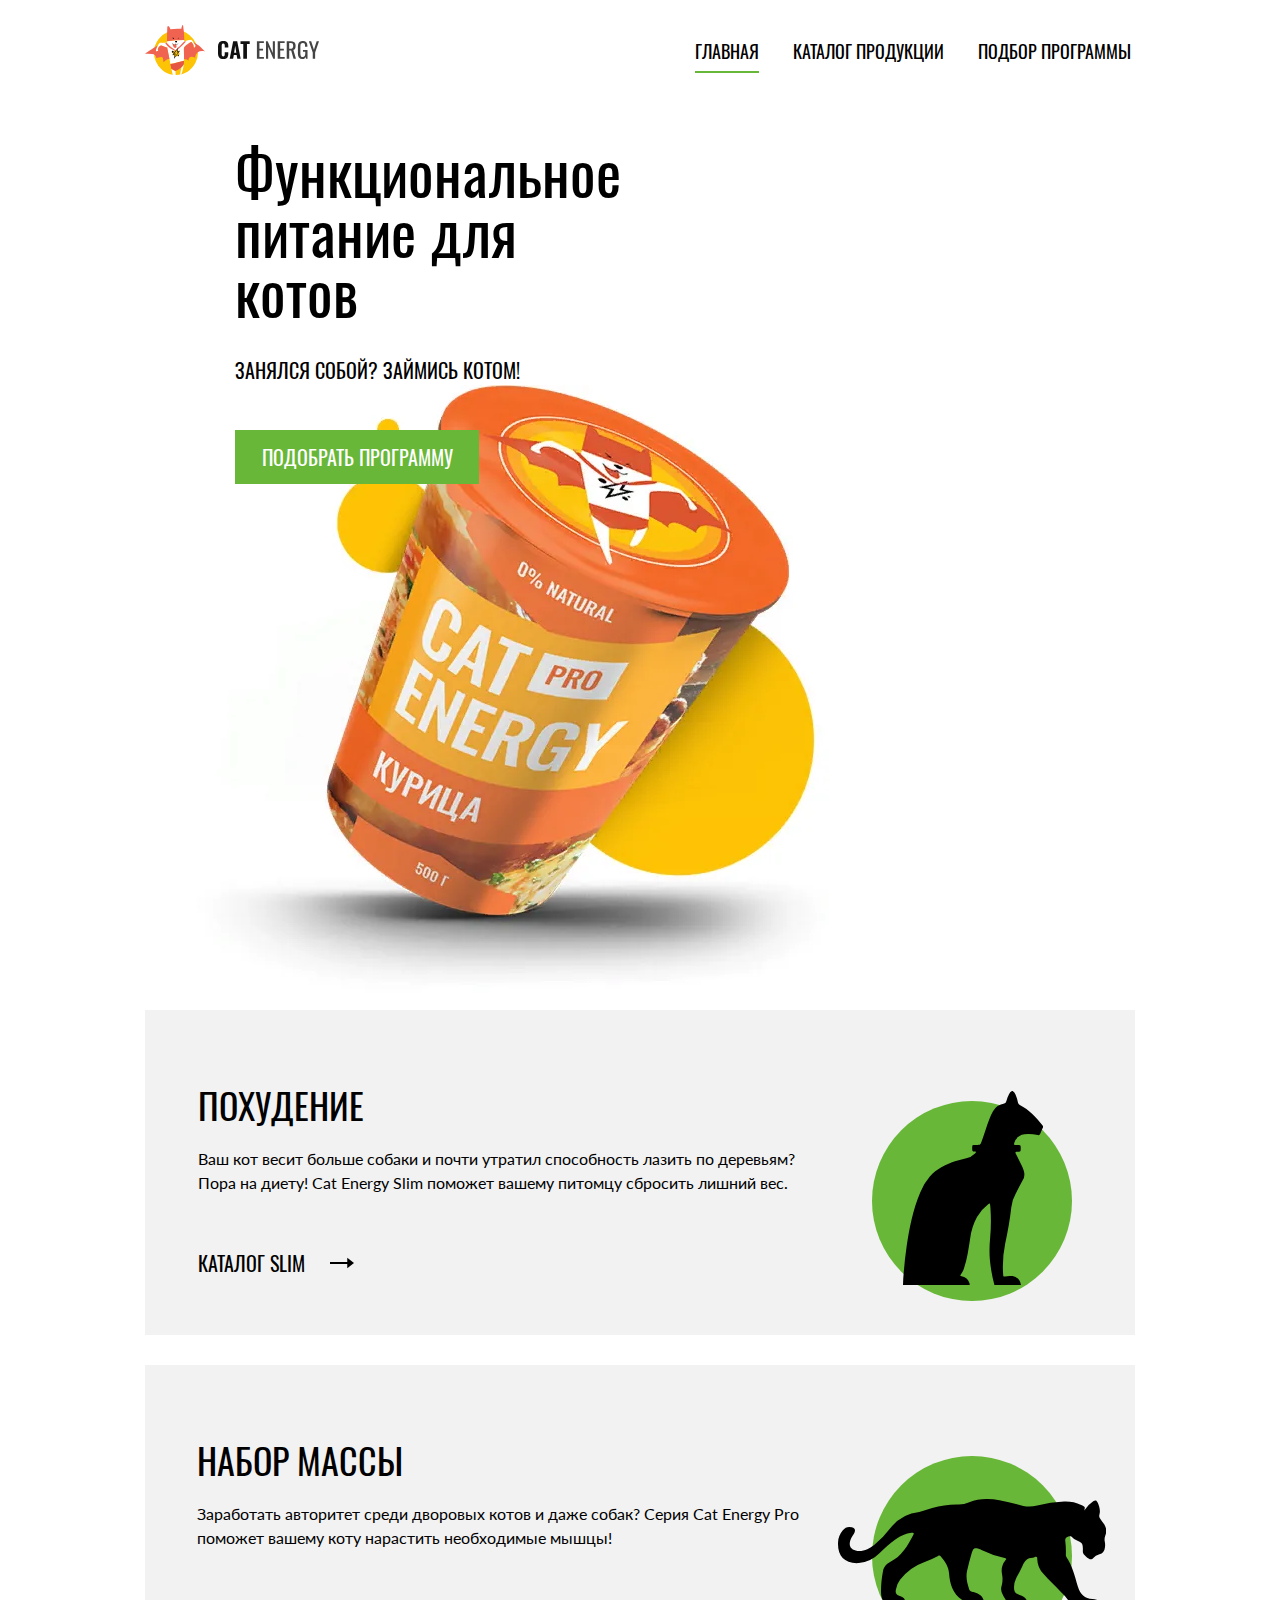
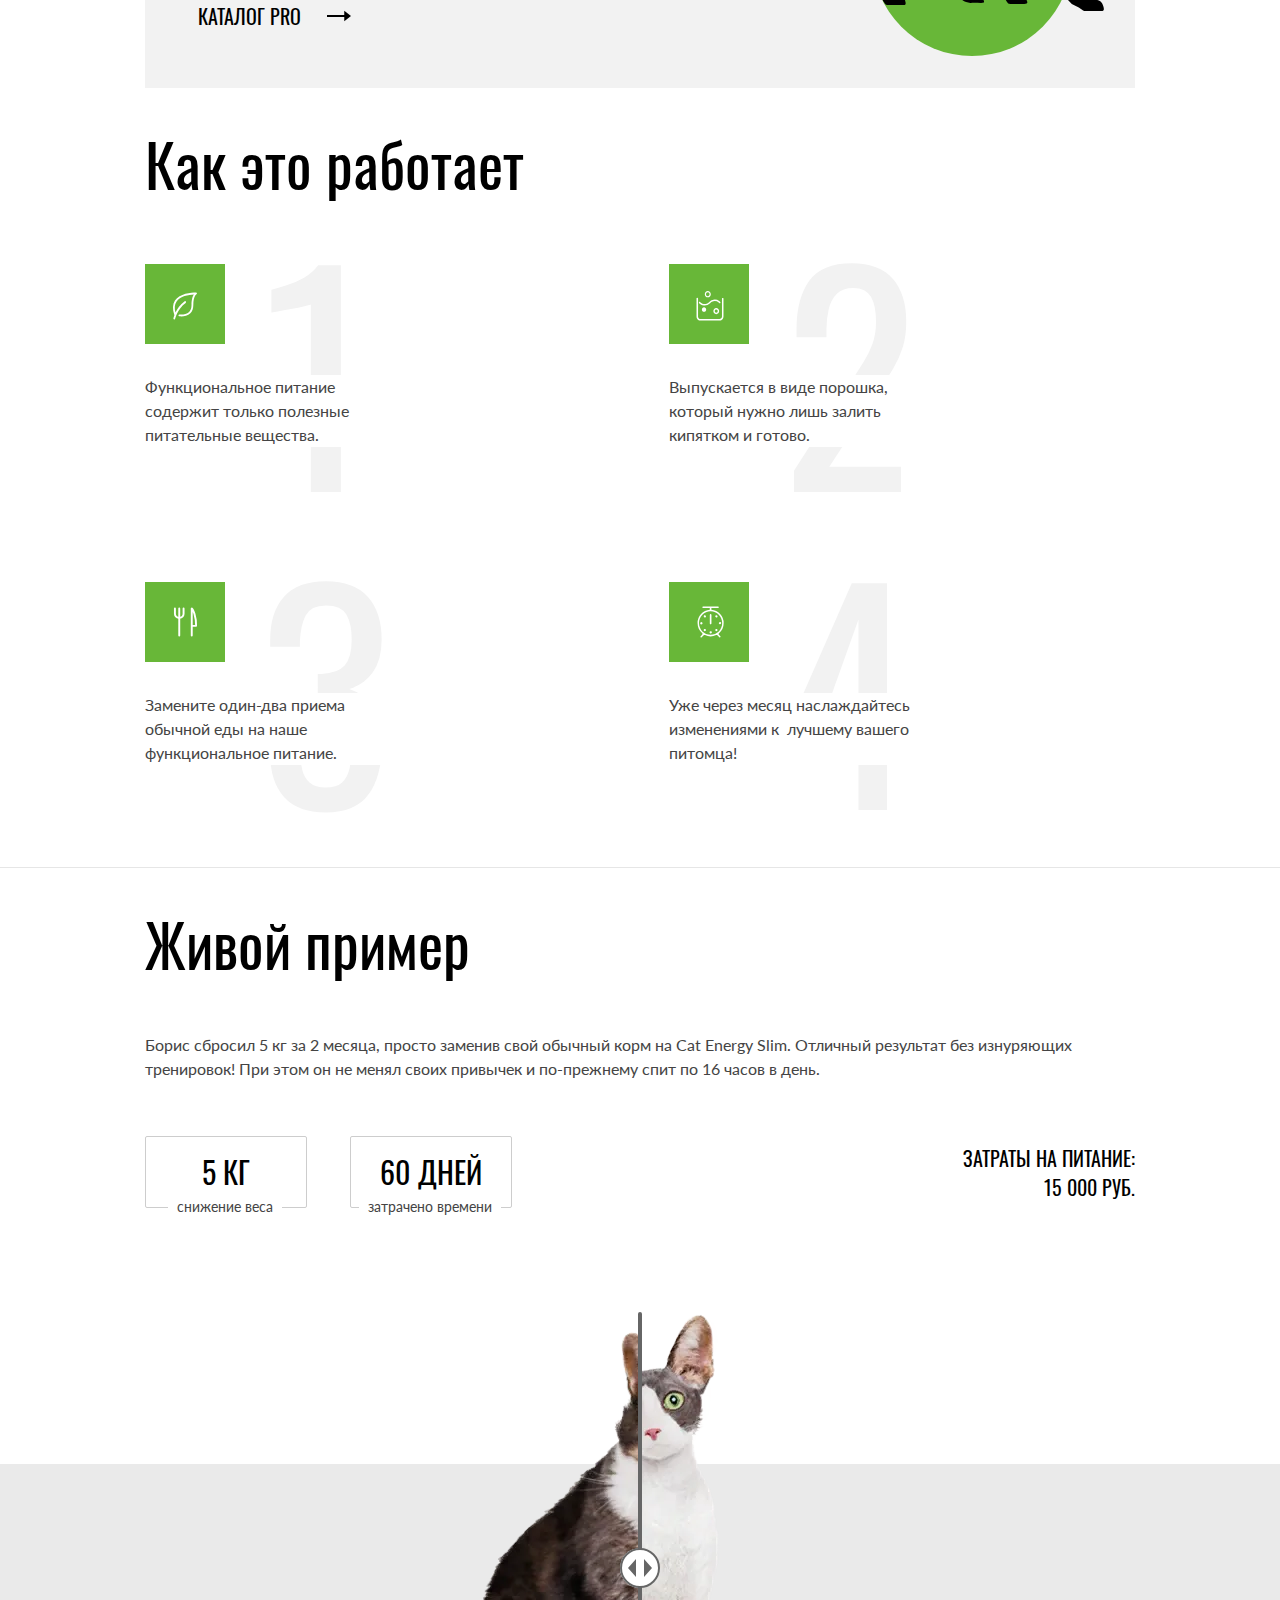
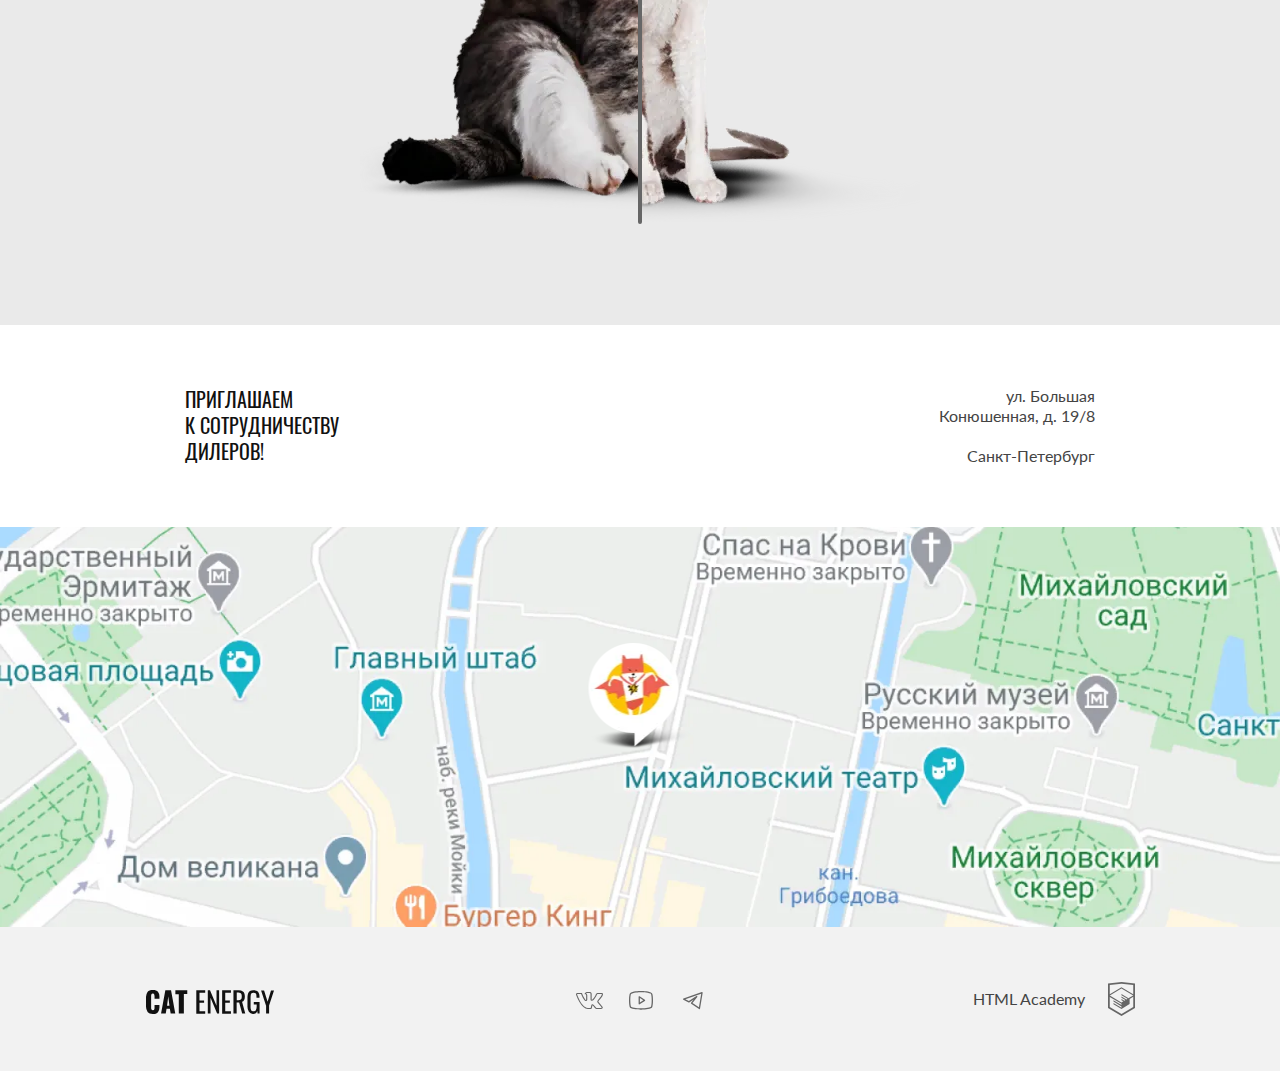
==== commit bfd81c4a: "Deploying to gh-pages from @ Alexandr-Zemtsov/2388231-cat-energy-30@2c8b6312952c870b2542da1accb58e88" ====
--- a/index.html
+++ b/index.html
@@ -1 +1 @@
-<!DOCTYPE html><html class="page" lang="ru"><head><meta charset="utf-8"><meta name="viewport" content="width=device-width,initial-scale=1"><link rel="stylesheet" href="styles/styles.css"><link rel="icon" href="favicon.ico"><link rel="icon" href="favicons/icon.svg" type="image/svg+xml"><link rel="apple-touch-icon" href="favicons/180.png"><link rel="manifest" href="manifest.webmanifest"><link rel="preload" href="fonts/oswald/oswaldregular.woff2" as="font" crossorigin="anonymous"><link rel="preload" href="fonts/lato/Lato-Regular.woff2" as="font" crossorigin="anonymous"><title>HTML Academy: Кэт энерджи</title></head><body class="page__body"><!-- ======HEADER====== --><header class="main-header main-header--index"><div class="main-header__inner container"><div class="main-header__logo"><a class="main-header__logo-image" href="#"><picture><source media="(min-width: 1440px)" srcset="images/logo/logo-catenergy-desktop.svg" type="image/svg+xml" width="70" height="59"><source media="(min-width: 768px)" srcset="images/logo/logo-catenergy-tablet.svg" type="image/svg+xml" width="60" height="50"><img src="images/logo/logo-catenergy-mobile.svg" width="33" height="38" alt="Логотип Кэт энерджи"></picture></a><a class="main-header__logo-text" href="#"><picture><source media="(min-width: 1440px)" srcset="images/logo/logo-catenergy-text-desktop.svg" type="image/svg+xml" width="118" height="21"><source media="(min-width: 768px)" srcset="images/logo/logo-catenergy-text-tablet.svg" type="image/svg+xml" width="101" height="18"><img src="images/logo/logo-catenergy-text-mobile.svg" alt="Текст логотипа" width="101" height="18"></picture></a></div><button class="main-header__toggle-menu main-header__toggle-menu--opens main-header__toggle-menu--nojs button" type="button"><span class="visually-hidden">Открыть меню</span></button><nav class="main-nav"><ul class="main-nav__list main-nav__list--closed list main-nav__list--nojs"><li class="main-nav__item"><a class="main-nav__link main-nav__link--support main-nav__link--white link" href="#">главная</a></li><li class="main-nav__item"><a class="main-nav__link link main-nav__link--white" href="catalog.html">каталог продукции</a></li><li class="main-nav__item"><a class="main-nav__link link main-nav__link--white" href="form.html">подбор программы</a></li></ul></nav></div><!-- ======INTRO====== --><section class="intro"><div class="intro__wrapper container"><div class="intro__text-block"><h2 class="intro__title title-page">Функциональное питание для котов</h2><p class="intro__text">Занялся собой? Займись котом!</p></div><div class="intro__image"><picture><source width="552" height="499" type="image/webp" media="(min-width: 1440px)" srcset="images/pictures/index/intro/index-can-desktop@1x.webp, images/pictures/index/intro/index-can-desktop@2x.webp 2x"><source width="709" height="609" type="image/webp" media="(min-width: 768px)" srcset="images/pictures/index/intro/index-can-tablet@1x.webp, images/pictures/index/intro/index-can-tablet@2x.webp 2x"><source width="280" height="270" type="image/webp" srcset="images/pictures/index/intro/index-can-mobile@1x.webp, images/pictures/index/intro/index-can-mobile@2x.webp 2x"><source width="552" height="499" type="image/png" media="(min-width: 1440px)" srcset="images/pictures/index/intro/index-can-desktop@1x.png, images/pictures/index/intro/index-can-desktop@2x.png 2x"><source width="709" height="609" type="image/png" media="(min-width: 768px)" srcset="images/pictures/index/intro/index-can-tablet@1x.png, images/pictures/index/intro/index-can-tablet@2x.png 2x"><img width="280" height="270" src="images/pictures/index/intro/index-can-mobile@1x.png" srcset="images/pictures/index/intro/index-can-mobile@2x.png 2x" alt="Промо упаковка куриного корма кэт энерджи на 500 грамм"></picture></div><a class="intro__link link button-link" href="form.html">подобрать программу</a></div></section></header><!-- ======MAIN====== --><main class="main-index"><h1 class="visually-hidden">Кэт энерджи - Полезная еда для кошек</h1><!-- ======PROGRAMS-TYPES====== --><section class="programs container"><h2 class="visually-hidden">Перечень программ питания</h2><ul class="programs__list list"><li class="programs__item programs__item--slim"><h3 class="programs__title">похудение</h3><p class="programs__text">Ваш кот весит больше собаки и почти утратил способность лазить по деревьям? Пора на диету! Cat Energy Slim поможет вашему питомцу сбросить лишний вес.</p><a class="programs__link link" href="catalog.html">каталог slim</a></li><li class="programs__item programs__item--pro"><h3 class="programs__title">набор массы</h3><p class="programs__text">Заработать авторитет среди дворовых котов и даже собак? Серия Cat Energy Pro поможет вашему коту нарастить необходимые мышцы!</p><a class="programs__link link" href="catalog.html">каталог pro</a></li></ul></section><!-- ======ADVANTAGES====== --><section class="advantages"><div class="container"><h2 class="advantages__title title-section">Как это работает</h2><ol class="advantages__list list"><li class="advantages__item advantages__item--leaf"><p class="advantages__item-text">Функциональное питание содержит только полезные питательные вещества.</p></li><li class="advantages__item advantages__item--hotwater"><p class="advantages__item-text">Выпускается в виде порошка, который нужно лишь залить кипятком и готово.</p></li><li class="advantages__item advantages__item--eat"><p class="advantages__item-text">Замените один-два приема обычной еды на наше функциональное питание.</p></li><li class="advantages__item advantages__item--time"><p class="advantages__item-text">Уже через месяц наслаждайтесь изменениями к&nbsp; лучшему вашего питомца!</p></li></ol></div></section><!-- ======example====== --><section class="example"><div class="example__wrapper container"><h2 class="example__title title-section">Живой пример</h2><div class="example__inner"><p class="example__text">Борис сбросил 5 кг за 2 месяца, просто заменив свой обычный корм на Cat Energy Slim. Отличный результат без изнуряющих тренировок! При этом он не менял своих привычек и по-прежнему спит по 16 часов в день.</p><div class="example__data"><dl class="example__list list"><div class="example__item"><dt class="example__value">5 КГ</dt><dd class="example__description">снижение веса</dd></div><div class="example__item"><dt class="example__value">60 ДНЕЙ</dt><dd class="example__description">затрачено времени</dd></div></dl><p class="example__expenses"><span>Затраты на питание:</span> <span>15 000 РУБ.</span></p></div></div><div class="example__slider-cat slider-cat"><div class="slider-cat__inner"><picture><source width="560" height="512" type="image/webp" media="(min-width: 768px)" srcset="images/slider/cat-tablet-before@1x.webp, images/slider/cat-tablet-before@2x.webp 2x"><source width="280" height="256" type="image/webp" srcset="images/slider/cat-mobile-before@1x.webp, images/slider/cat-mobile-before@2x.webp 2x"><source width="560" height="512" type="image/png" media="(min-width: 768px)" srcset="images/slider/cat-tablet-before@1x.png, images/slider/cat-tablet-before@2x.png 2x"><img class="slider-cat__image slider-cat__image--before" src="images/slider/cat-mobile-before@1x.png" srcset="images/slider/cat-mobile-before@2x.png 2x" width="280" height="256" alt="Кот до употребления корма: выглядит ленивым, толстым и страшным"></picture><picture><source width="560" height="512" type="image/webp" media="(min-width: 768px)" srcset="images/slider/cat-tablet-after@1x.webp, images/slider/cat-tablet-after@2x.webp 2x"><source width="280" height="256" type="image/webp" srcset="images/slider/cat-mobile-after@1x.webp, images/slider/cat-mobile-after@2x.webp 2x"><source width="560" height="512" type="image/png" media="(min-width: 768px)" srcset="images/slider/cat-tablet-after@1x.png, images/slider/cat-tablet-after@2x.png 2x"><img class="slider-cat__image slider-cat__image--after" src="images/slider/cat-mobile-after@1x.png" srcset="images/slider/cat-mobile-after@2x.png 2x" width="280" height="256" alt="Кот после употребления корма: выглядит молодым, худым и бодрым"></picture><button class="slider-cat__button button" type="button"><span class="visually-hidden">До/после</span> <svg width="40" height="40" focusable="false" aria-hidden="true"><use href="../../images/icons/stack.svg#icon-thumb-slider"></use></svg></button></div></div></div></section><!-- ======LOCATION====== --><section class="location"><h2 class="visually-hidden">Наш адрес</h2><div class="container"><div class="location__address"><p class="location__text">приглашаем<br>к сотрудничеству<br>дилеров!</p><p class="location__address-text"><span>ул. Большая<br>Конюшенная, д. 19/8</span><br><span>Санкт-Петербург</span></p></div></div><div class="location__block-map"><iframe class="location__iframe" src="https://www.google.com/maps/embed?pb=!1m18!1m12!1m3!1d1680.6178444226712!2d30.323053985313315!3d59.93873455200729!2m3!1f0!2f0!3f0!3m2!1i1024!2i768!4f13.1!3m3!1m2!1s0x4696310fca145cc1%3A0x42b32648d8238007!2z0JHQvtC70YzRiNCw0Y8g0JrQvtC90Y7RiNC10L3QvdCw0Y8g0YPQuy4sIDE5LzgsINCh0LDQvdC60YIt0J_QtdGC0LXRgNCx0YPRgNCzLCAxOTExODY!5e0!3m2!1sru!2sru!4v1706555826755!5m2!1sru!2sru" width="600" height="450" style="border:0;" loading="lazy" referrerpolicy="no-referrer-when-downgrade"></iframe><div class="location__map-pin"><picture><source width="113" height="106" type="image/webp" media="(min-width: 768px)" srcset="images/pictures/map/map-pin-tablet@1x.webp, images/pictures/map/map-pin-tablet@2x.webp 2x"><source width="57" height="53" type="image/webp" srcset="images/pictures/map/map-pin-mobile@1x.webp, images/pictures/map/map-pin-mobile@2x.webp 2x"><source width="113" height="106" type="image/png" media="(min-width: 768px)" srcset="images/pictures/map/map-pin-tablet@1x.png, images/pictures/map/map-pin-tablet@2x.png 2x"><img src="images/pictures/map/map-pin-mobile@1x.png" srcset="images/pictures/map/map-pin-mobile@2x.png 2x" alt="маркер карты стилизованный под логотип компании" width="57" height="53"></picture></div></div></section></main><!-- ======FOOTER====== --><footer class="main-footer"><div class="main-footer__inner container"><h2 class="visually-hidden">Информация о нас</h2><div class="main-footer__wrapper-logo"><a class="main-footer__logo" href="#"><span class="visually-hidden">Наш сайт</span> <svg width="128" height="24" aria-hidden="true"><use href="../../images/icons/stack.svg#logo-catenergy-footer"></use></svg></a></div><section class="main-footer__social social"><h3 class="visually-hidden">Мы в соцсетях</h3><ul class="social__list list"><li class="social__list-item"><a class="social__list-link social__list-link--vk" href="https://vk.com/htmlacademy"><span class="visually-hidden">ВКонтакте</span></a></li><li class="social__list-item"><a class="social__list-link social__list-link--youtub" href="https://www.youtube.com/channel/UChUxTMjJGo-JDRY8pNTGL2g"><span class="visually-hidden">Ютуб</span></a></li><li class="social__list-item"><a class="social__list-link social__list-link--telegram" href="https://t.me/s/htmlacademy"><span class="visually-hidden">Телеграм</span></a></li></ul></section><section class="main-footer__copyright copyright"><h3 class="visually-hidden">Сайт академии</h3><a class="copyright__link-text link" href="https://htmlacademy.ru/intensive/adaptive">HTML Academy </a><a class="copyright__link-icon link" href="https://htmlacademy.ru/intensive/adaptive" aria-label="Сайт HTML Academy"></a></section></div></footer><script src="scripts/index.js" defer="defer"></script></body></html>+<!DOCTYPE html><html class="page" lang="ru"><head><meta charset="utf-8"><meta name="viewport" content="width=device-width,initial-scale=1"><link rel="stylesheet" href="styles/styles.css"><link rel="icon" href="favicon.ico"><link rel="icon" href="favicons/icon.svg" type="image/svg+xml"><link rel="apple-touch-icon" href="favicons/180.png"><link rel="manifest" href="manifest.webmanifest"><link rel="preload" href="fonts/oswald/oswaldregular.woff2" as="font" crossorigin="anonymous"><link rel="preload" href="fonts/lato/Lato-Regular.woff2" as="font" crossorigin="anonymous"><title>HTML Academy: Кэт энерджи</title></head><body class="page__body"><!-- ======HEADER====== --><header class="main-header main-header--index"><div class="main-header__inner container"><div class="main-header__logo"><a class="main-header__logo-image" href="#"><picture><source media="(min-width: 1440px)" srcset="images/logo/logo-catenergy-desktop.svg" type="image/svg+xml" width="70" height="59"><source media="(min-width: 768px)" srcset="images/logo/logo-catenergy-tablet.svg" type="image/svg+xml" width="60" height="50"><img src="images/logo/logo-catenergy-mobile.svg" width="33" height="38" alt="Логотип Кэт энерджи"></picture></a><a class="main-header__logo-text" href="#"><picture><source media="(min-width: 1440px)" srcset="images/logo/logo-catenergy-text-desktop.svg" type="image/svg+xml" width="118" height="21"><source media="(min-width: 768px)" srcset="images/logo/logo-catenergy-text-tablet.svg" type="image/svg+xml" width="101" height="18"><img src="images/logo/logo-catenergy-text-mobile.svg" alt="Текст логотипа" width="101" height="18"></picture></a></div><button class="main-header__toggle-menu main-header__toggle-menu--opens main-header__toggle-menu--nojs button" type="button"><span class="visually-hidden">Открыть меню</span></button><nav class="main-nav"><ul class="main-nav__list main-nav__list--closed list main-nav__list--nojs"><li class="main-nav__item"><a class="main-nav__link main-nav__link--support main-nav__link--white link" href="#">главная</a></li><li class="main-nav__item"><a class="main-nav__link link main-nav__link--white" href="catalog.html">каталог продукции</a></li><li class="main-nav__item"><a class="main-nav__link link main-nav__link--white" href="form.html">подбор программы</a></li></ul></nav></div><!-- ======INTRO====== --><section class="intro"><div class="intro__wrapper container"><div class="intro__text-block"><h2 class="intro__title title-page">Функциональное питание для котов</h2><p class="intro__text">Занялся собой? Займись котом!</p></div><div class="intro__image"><picture><source width="552" height="499" type="image/webp" media="(min-width: 1440px)" srcset="images/pictures/index/intro/index-can-desktop@1x.webp, images/pictures/index/intro/index-can-desktop@2x.webp 2x"><source width="709" height="609" type="image/webp" media="(min-width: 768px)" srcset="images/pictures/index/intro/index-can-tablet@1x.webp, images/pictures/index/intro/index-can-tablet@2x.webp 2x"><source width="280" height="270" type="image/webp" srcset="images/pictures/index/intro/index-can-mobile@1x.webp, images/pictures/index/intro/index-can-mobile@2x.webp 2x"><source width="552" height="499" type="image/png" media="(min-width: 1440px)" srcset="images/pictures/index/intro/index-can-desktop@1x.png, images/pictures/index/intro/index-can-desktop@2x.png 2x"><source width="709" height="609" type="image/png" media="(min-width: 768px)" srcset="images/pictures/index/intro/index-can-tablet@1x.png, images/pictures/index/intro/index-can-tablet@2x.png 2x"><img width="280" height="270" src="images/pictures/index/intro/index-can-mobile@1x.png" srcset="images/pictures/index/intro/index-can-mobile@2x.png 2x" alt="Промо упаковка куриного корма кэт энерджи на 500 грамм"></picture></div><a class="intro__link link button-link" href="form.html">подобрать программу</a></div></section></header><!-- ======MAIN====== --><main class="main-index"><h1 class="visually-hidden">Кэт энерджи - Полезная еда для кошек</h1><!-- ======PROGRAMS-TYPES====== --><section class="programs container"><h2 class="visually-hidden">Перечень программ питания</h2><ul class="programs__list list"><li class="programs__item programs__item--slim"><h3 class="programs__title">похудение</h3><p class="programs__text">Ваш кот весит больше собаки и почти утратил способность лазить по деревьям? Пора на диету! Cat Energy Slim поможет вашему питомцу сбросить лишний вес.</p><a class="programs__link link" href="catalog.html">каталог slim</a></li><li class="programs__item programs__item--pro"><h3 class="programs__title">набор массы</h3><p class="programs__text">Заработать авторитет среди дворовых котов и даже собак? Серия Cat Energy Pro поможет вашему коту нарастить необходимые мышцы!</p><a class="programs__link link" href="catalog.html">каталог pro</a></li></ul></section><!-- ======ADVANTAGES====== --><section class="advantages"><div class="container"><h2 class="advantages__title title-section">Как это работает</h2><ol class="advantages__list list"><li class="advantages__item advantages__item--leaf"><p class="advantages__item-text">Функциональное питание содержит только полезные питательные вещества.</p></li><li class="advantages__item advantages__item--hotwater"><p class="advantages__item-text">Выпускается в виде порошка, который нужно лишь залить кипятком и готово.</p></li><li class="advantages__item advantages__item--eat"><p class="advantages__item-text">Замените один-два приема обычной еды на наше функциональное питание.</p></li><li class="advantages__item advantages__item--time"><p class="advantages__item-text">Уже через месяц наслаждайтесь изменениями к&nbsp; лучшему вашего питомца!</p></li></ol></div></section><!-- ======example====== --><section class="example"><div class="example__wrapper container"><h2 class="example__title title-section">Живой пример</h2><div class="example__inner"><p class="example__text">Борис сбросил 5 кг за 2 месяца, просто заменив свой обычный корм на Cat Energy Slim. Отличный результат без изнуряющих тренировок! При этом он не менял своих привычек и по-прежнему спит по 16 часов в день.</p><div class="example__data"><dl class="example__list list"><div class="example__item"><dt class="example__value">5 КГ</dt><dd class="example__description">снижение веса</dd></div><div class="example__item"><dt class="example__value">60 ДНЕЙ</dt><dd class="example__description">затрачено времени</dd></div></dl><p class="example__expenses"><span>Затраты на питание:</span> <span>15 000 РУБ.</span></p></div></div><div class="example__slider-cat slider-cat"><div class="slider-cat__inner"><picture><source width="560" height="512" type="image/webp" media="(min-width: 768px)" srcset="images/slider/cat-tablet-before@1x.webp, images/slider/cat-tablet-before@2x.webp 2x"><source width="280" height="256" type="image/webp" srcset="images/slider/cat-mobile-before@1x.webp, images/slider/cat-mobile-before@2x.webp 2x"><source width="560" height="512" type="image/png" media="(min-width: 768px)" srcset="images/slider/cat-tablet-before@1x.png, images/slider/cat-tablet-before@2x.png 2x"><img class="slider-cat__image slider-cat__image--before" src="images/slider/cat-mobile-before@1x.png" srcset="images/slider/cat-mobile-before@2x.png 2x" width="280" height="256" alt="Кот до употребления корма: выглядит ленивым, толстым и страшным"></picture><picture><source width="560" height="512" type="image/webp" media="(min-width: 768px)" srcset="images/slider/cat-tablet-after@1x.webp, images/slider/cat-tablet-after@2x.webp 2x"><source width="280" height="256" type="image/webp" srcset="images/slider/cat-mobile-after@1x.webp, images/slider/cat-mobile-after@2x.webp 2x"><source width="560" height="512" type="image/png" media="(min-width: 768px)" srcset="images/slider/cat-tablet-after@1x.png, images/slider/cat-tablet-after@2x.png 2x"><img class="slider-cat__image slider-cat__image--after" src="images/slider/cat-mobile-after@1x.png" srcset="images/slider/cat-mobile-after@2x.png 2x" width="280" height="256" alt="Кот после употребления корма: выглядит молодым, худым и бодрым"></picture><button class="slider-cat__button button" type="button"><span class="visually-hidden">До/после</span> <svg width="40" height="40" focusable="false" aria-hidden="true"><use href="../../images/icons/stack.svg#icon-thumb-slider"></use></svg></button></div></div></div></section><!-- ======LOCATION====== --><section class="location"><h2 class="visually-hidden">Наш адрес</h2><div class="container"><div class="location__address"><p class="location__text">приглашаем<br>к сотрудничеству<br>дилеров!</p><p class="location__address-text"><span>ул. Большая<br>Конюшенная, д. 19/8</span><br><span>Санкт-Петербург</span></p></div></div><div class="location__block-map"><iframe class="location__iframe" src="https://www.google.com/maps/embed?pb=!1m18!1m12!1m3!1d1680.6178444226712!2d30.323053985313315!3d59.93873455200729!2m3!1f0!2f0!3f0!3m2!1i1024!2i768!4f13.1!3m3!1m2!1s0x4696310fca145cc1%3A0x42b32648d8238007!2z0JHQvtC70YzRiNCw0Y8g0JrQvtC90Y7RiNC10L3QvdCw0Y8g0YPQuy4sIDE5LzgsINCh0LDQvdC60YIt0J_QtdGC0LXRgNCx0YPRgNCzLCAxOTExODY!5e0!3m2!1sru!2sru!4v1706555826755!5m2!1sru!2sru" width="600" height="450" style="border:0;" loading="lazy" referrerpolicy="no-referrer-when-downgrade"></iframe><div class="location__map-pin"><picture><source width="113" height="106" type="image/webp" media="(min-width: 768px)" srcset="images/pictures/map/map-pin-tablet@1x.webp, images/pictures/map/map-pin-tablet@2x.webp 2x"><source width="57" height="53" type="image/webp" srcset="images/pictures/map/map-pin-mobile@1x.webp, images/pictures/map/map-pin-mobile@2x.webp 2x"><source width="113" height="106" type="image/png" media="(min-width: 768px)" srcset="images/pictures/map/map-pin-tablet@1x.png, images/pictures/map/map-pin-tablet@2x.png 2x"><img src="images/pictures/map/map-pin-mobile@1x.png" srcset="images/pictures/map/map-pin-mobile@2x.png 2x" alt="маркер карты стилизованный под логотип компании" width="57" height="53"></picture></div></div></section></main><!-- ======FOOTER====== --><footer class="main-footer"><div class="main-footer__inner container"><h2 class="visually-hidden">Информация о нас</h2><div class="main-footer__wrapper-logo"><a class="main-footer__logo" href="#"><span class="visually-hidden">Наш сайт</span></a></div><section class="main-footer__social social"><h3 class="visually-hidden">Мы в соцсетях</h3><ul class="social__list list"><li class="social__list-item"><a class="social__list-link social__list-link--vk" href="https://vk.com/htmlacademy"><span class="visually-hidden">ВКонтакте</span></a></li><li class="social__list-item"><a class="social__list-link social__list-link--youtub" href="https://www.youtube.com/channel/UChUxTMjJGo-JDRY8pNTGL2g"><span class="visually-hidden">Ютуб</span></a></li><li class="social__list-item"><a class="social__list-link social__list-link--telegram" href="https://t.me/s/htmlacademy"><span class="visually-hidden">Телеграм</span></a></li></ul></section><section class="main-footer__copyright copyright"><h3 class="visually-hidden">Сайт академии</h3><a class="copyright__link-text link" href="https://htmlacademy.ru/intensive/adaptive">HTML Academy </a><a class="copyright__link-icon link" href="https://htmlacademy.ru/intensive/adaptive" aria-label="Сайт HTML Academy"></a></section></div></footer><script src="scripts/index.js" defer="defer"></script></body></html>--- a/styles/styles.css
+++ b/styles/styles.css
@@ -1 +1 @@
-@charset "UTF-8";@font-face{font-family:"Lato";src:url(../fonts/lato/Lato-Regular.woff2)format("woff2");font-style:normal;font-weight:400;font-display:swap}@font-face{font-family:"Oswald";src:url(../fonts/oswald/oswaldregular.woff2)format("woff2");font-style:normal;font-weight:400;font-display:swap}*,::after,::before{box-sizing:border-box;padding:0;margin:0}img{max-width:100%;height:auto;object-fit:contain}body{background-color:#fff;font-family:"Lato","Arial",sans-serif;font-size:14px;font-weight:400;color:#444;line-height:18px}.list{list-style-type:none}.link,body{font-style:normal}.link{text-decoration:none}.container{width:100%;margin:0 auto;min-width:320px;max-width:480px;padding:0 20px}@media (min-width:768px){.container{padding:0 30px;min-width:708px;max-width:1050px}}@media (min-width:1440px){.container{padding:0 110px;max-width:1600px}}.visually-hidden{position:absolute;width:1px;height:1px;margin:-1px;padding:0;border:0;clip:rect(0 0 0 0);-webkit-clip-path:inset(50%);clip-path:inset(50%);white-space:nowrap;overflow:hidden}.title-page{color:#000;font-family:"Oswald","Arial",sans-serif;line-height:36px;font-size:36px;font-style:normal;font-weight:400}@media (min-width:768px){.title-page{font-size:60px;line-height:60px}}.title-section{color:#000;font-family:"Oswald","Arial",sans-serif;font-size:36px;font-style:normal;font-weight:400;line-height:40px}@media (min-width:768px){.title-section{font-size:60px;line-height:60px}}.line-green-title{color:#000;font-family:"Oswald","Arial",sans-serif;font-size:24px;font-style:normal;font-weight:400;line-height:24px;text-transform:none;background-color:#fff;position:relative;width:-moz-fit-content;width:fit-content;box-shadow:-20px 0 0#fff,20px 0 0#fff}@media (min-width:768px){.line-green-title{font-size:36px;line-height:36px;box-shadow:-40px 0 0#fff,40px 0 0#fff}}.line-green-title::before{content:"";position:absolute;top:.6em;right:0;width:100vw;height:2px;background-color:#68b738;box-shadow:100vw 0 0#68b738;z-index:-1}.button{cursor:pointer}.button-link{background-color:#68b738;color:#fff;text-align:center;font-family:"Oswald","Arial",sans-serif;font-size:16px;font-style:normal;font-weight:400;line-height:20px;text-transform:uppercase;display:block;padding:10px 0;transition:all .2s linear}.button-link:hover{background-color:#5eaa2f}.button-link:active{color:rgba(255,255,255,.3)}.main-header{width:100%;position:relative;z-index:1;top:0;left:0}@media (min-width:1440px){.main-header{display:grid;grid-template-columns:1fr 1fr;grid-template-rows:auto 1fr}.main-header--index{background:linear-gradient(to right,#fff 0,#fff 50%,#505358 50%,#3d3f45 100%)}.main-header--index::after,.main-header--index::before{content:"";z-index:-1;position:absolute;left:50%;right:0;top:0;height:100%}.main-header--index::before{background:url(../images/pictures/index/background/index-background-desktop@2x.webp)no-repeat center;background-size:cover;background-position:0}.main-header--index::after{margin-left:-1px;background:linear-gradient(to right,rgba(100,168,61,.85)0,rgba(98,166,59,.85) 100%)}}.main-header__inner{position:relative}@media (max-width:767px){.main-header__inner{padding-left:0;padding-right:0;max-width:767px}}@media (min-width:768px){.main-header__inner{display:grid;grid-template-columns:250px 1fr;align-items:center;padding:25px 30px 0}}@media (min-width:1440px){.main-header__inner{grid-template-columns:1fr 1fr;padding:55px 110px 0;grid-column:1/-1;grid-row:1/2}}.main-header__logo{display:flex;justify-content:flex-start;position:relative;z-index:3;align-items:center;padding:13px 20px 10px;border-bottom:1px solid #e6e6e6;background-color:#fff}@media (min-width:768px){.main-header__logo{border:0;padding:0;background-color:transparent}}.main-header__logo-image{flex-shrink:1}.main-header__logo-text{position:absolute;left:50%;top:23px;transform:translateX(-50%)}@media (min-width:768px){.main-header__logo-text{position:static;padding-left:13px;transform:none;flex-shrink:1}}@media (min-width:1440px){.main-header__logo-text{padding-left:14px}}.main-header__logo-image:hover,.main-header__logo-text:hover,.main-header__logo:has(.main-header__logo-image:hover) .main-header__logo-text,.main-header__logo:has(.main-header__logo-text:hover) .main-header__logo-image{opacity:.8}.main-header__logo-image:active,.main-header__logo-text:active,.main-header__logo:has(.main-header__logo-image:active) .main-header__logo-text,.main-header__logo:has(.main-header__logo-text:active) .main-header__logo-image{opacity:.6}.main-header__toggle-menu{transition:all .1s linear;position:absolute;z-index:3;top:20px;right:20px;border:0}@media (min-width:768px){.main-header__toggle-menu{display:none}}.main-header__toggle-menu--opens{width:24px;height:25px;background:url(../images/icons/stack.svg#icon-open-menu)no-repeat center}.main-header__toggle-menu--closes{width:20px;height:23px;background:url(../images/icons/stack.svg#icon-close-menu)no-repeat center}@media (max-width:767px){.main-header__toggle-menu--nojs{display:none}}.main-nav{display:block;text-align:center;width:100%;position:relative}.main-nav__list--closed,.main-nav__list--opened{top:-227px;transition:top .3s ease-in}.main-nav__list--opened{top:-1px}.intro::before,.main-nav__list{position:absolute;left:0;right:0}.main-nav__list{display:block;width:100%;text-align:center;overflow:auto;z-index:2}@media (min-width:768px){.main-nav__list{position:static;display:flex;width:100%;flex-wrap:wrap;align-items:center;justify-content:flex-end;column-gap:35px;row-gap:20px;padding-right:1px;margin-left:-3px}}@media (min-width:1440px){.main-nav__list{padding-right:2px;margin-left:1px;column-gap:34px}}@media (min-width:768px){.main-nav__list--form{margin-left:1px}}.main-nav__item{background-color:#fff}@media (min-width:768px){.main-nav__item{background-color:transparent}}.main-nav__link{display:block;background-color:#fff;padding:23px 0 22px;border-bottom:1px solid #e6e6e6;color:#000;font-family:"Oswald","Arial",sans-serif;font-size:20px;line-height:20px;text-transform:uppercase;transition:all .2s linear;margin-left:-1px}@media (min-width:768px){.main-nav__link{font-size:18px;line-height:24px;border-bottom:2px solid transparent;padding:8px 0;transition:all .2s linear;background-color:transparent}}@media (min-width:1440px){.main-nav__link{font-size:20px;font-style:normal;margin:0}}@media (min-width:768px){.main-nav__link--form{padding:7px 0}}@media (min-width:1440px){.main-nav__link--form{padding:8px 0}}@media (min-width:768px){.main-nav__link--support{border-bottom:2px solid #68b738}}@media (min-width:1440px){.main-nav__link--white{color:#fff;border-bottom:2px #fff}.main-nav__item:has(.main-nav__link--white) .main-nav__link--support{color:#fff;border-bottom:2px solid #fff}}.main-nav__link:hover{opacity:.6}.main-nav__link:active{opacity:.3}@media (max-width:767px){.main-nav__list--nojs{position:static}}.intro{position:relative;padding:27px 0 20px;width:100%;text-align:center;z-index:1;background:linear-gradient(to bottom,#515257 0,#444247 302px,#fff 302px,#fff 100%)}@media (min-width:768px){.intro{text-align:left;background:0 0;padding:62px 0 526px}}@media (min-width:1440px){.intro{padding:107px 0 184px;grid-column:1/-1}}.intro::before{content:"";z-index:-1;top:0;height:302px;background:url(../images/pictures/index/background/index-background-mobile@2x.webp)no-repeat center;background-size:contain}@media (min-width:768px){.intro::before{display:none}}.intro::after{content:"";z-index:-1;position:absolute;left:0;right:0;top:0;height:302px;background-color:rgba(104,183,56,.85)}@media (min-width:768px){.intro::after{display:none}}.intro__wrapper{position:relative}.intro__text-block{display:flex;flex-direction:column;row-gap:25px;margin-bottom:29px;margin-top:-1px;padding-left:1px}@media (min-width:768px){.intro__text-block{padding-left:90px;margin-top:0;row-gap:39px;margin-bottom:50px}}@media (min-width:1440px){.intro__text-block{padding-left:79px;margin-bottom:52px}}.intro__title{color:#fff}@media (min-width:768px){.intro__title{color:#000;text-align:left;width:416px}}.intro__text{color:#fff;font-family:"Oswald","Arial",sans-serif;font-size:14px;line-height:14px;text-transform:uppercase;margin-left:-3px}@media (min-width:768px){.intro__text{color:#000;font-size:20px;line-height:20px;margin-left:0}}.intro__image{margin:0}@media (min-width:768px){.intro__image{position:absolute;z-index:-1;width:709px;height:609px;left:4%;top:71%}}@media (min-width:1440px){.intro__image{top:59%;left:836px;width:556px;height:500px;transform:translate(-50%,-50%)}}@media (min-width:768px){.intro__link{margin-left:90px;max-width:244px;font-size:20px;line-height:26px;padding:14px 26px}}@media (min-width:1440px){.intro__link{margin-left:80px}}.programs__list{display:flex;flex-direction:column;gap:20px}@media (min-width:768px){.programs__list{gap:30px}}@media (min-width:1440px){.programs__list{display:grid;grid-template-columns:1fr 1fr;gap:80px;padding-top:82px}}.programs__item{position:relative;background-color:#f2f2f2;padding:30px 20px 18px;display:grid;align-items:center;grid-template-columns:70px 1fr;grid-template-areas:"image title""text text""link link"}@media (min-width:768px){.programs__item{padding:77px 52px 57px;display:grid;grid-template-columns:1fr 230px;column-gap:30px;grid-template-areas:"title image""text image""link image"}}@media (min-width:1440px){.programs__item{flex:1 1 50%;grid-template-columns:162px 1fr;grid-template-areas:"image title""text text""link link";padding:77px 61px 59px 52px;column-gap:0}}.programs__title{position:relative;color:#000;font-family:"Oswald","Arial",sans-serif;font-size:24px;font-style:normal;font-weight:400;line-height:37px;text-transform:uppercase;padding-bottom:29px;grid-area:title}@media (min-width:768px){.programs__title{font-size:36px;line-height:36px;padding-bottom:24px;margin-left:1px}}@media (min-width:1440px){.programs__title{text-align:left;padding-bottom:73px}}.programs__item::before{content:"";position:absolute;width:50px;height:50px;border-radius:50%;background-color:#68b738;grid-area:image;top:-6px}@media (min-width:768px){.programs__item::before{width:200px;height:200px;top:14px;left:19px}}@media (min-width:1440px){.programs__item::before{width:100px;height:100px;top:-29px;left:0}}.programs__item--slim::after{content:"";position:absolute;grid-area:image;left:7px;top:-10px;width:36px;height:50px;background:url(../images/icons/stack.svg#cat-slim)no-repeat center}@media (min-width:768px){.programs__item--slim::after{width:140px;height:194px;left:50px;top:4px}}@media (min-width:1440px){.programs__item--slim::after{width:70px;height:97px;left:15px;top:-36px}}.programs__item--pro{padding-top:33px}@media (min-width:768px){.programs__item--pro{padding-top:77px;padding-left:51px}}.programs__item--pro .programs__link{gap:15px;margin-left:1px}@media (min-width:768px){.programs__item--pro .programs__link{gap:26px;margin-top:-2px;margin-left:2px}}.programs__item--pro::after{content:"";position:absolute;grid-area:image;left:-8px;top:5px;z-index:1;width:67px;height:28px;background:url(../images/icons/stack.svg#cat-pro)no-repeat center}@media (min-width:768px){.programs__item--pro::after{width:268px;height:112px;left:-15px;top:57px}}@media (min-width:1440px){.programs__item--pro::after{width:134px;height:56px;left:-20px;top:-10px}}.programs__text{padding-bottom:21px;border-bottom:1px solid #d9d9d9;margin-bottom:20px;grid-area:text}@media (min-width:768px){.programs__text{border:0;color:#000;font-size:16px;line-height:24px;margin-bottom:32px;margin-left:1px}}@media (min-width:1440px){.programs__text{margin-bottom:6px}}.programs__link{display:inline-flex;align-items:center;color:#000;text-align:center;font-family:"Oswald","Arial",sans-serif;font-size:16px;line-height:16px;text-transform:uppercase;column-gap:16px;transition:.3s ease-in-out;grid-area:link;margin-left:1px}@media (min-width:768px){.programs__link{font-size:20px;line-height:normal;column-gap:25px}}.programs__link::after{content:"";width:32px;height:16px;background-image:url(../images/icons/stack.svg#icon_arrow);background-position:-8px;background-repeat:no-repeat;transition:.3s ease-in-out}.programs__link:hover::after{background-position:0}.programs__link:active{opacity:.3}.advantages{padding-top:24px;padding-bottom:53px}@media (min-width:768px){.advantages{padding-top:45px;padding-bottom:45px;border-bottom:1px solid #e6e6e6}}@media (min-width:1440px){.advantages{padding-top:72px;border:0;padding-bottom:0}}.advantages__title{margin-bottom:42px}@media (min-width:768px){.advantages__title{margin-bottom:33px}}.advantages__list{display:grid;row-gap:22px}@media (min-width:768px){.advantages__list{counter-reset:list 0;grid-template-columns:1fr 1fr;column-gap:57px;row-gap:40px}}@media (min-width:1440px){.advantages__list{grid-template-columns:repeat(4,1fr);column-gap:78px}}.advantages__item{position:relative;display:grid;grid-template-columns:60px 1fr;gap:20px}@media (min-width:768px){.advantages__item{gap:31px;padding-top:40px;padding-bottom:57px;grid-template-columns:1fr;max-width:244px;grid-template-rows:1fr auto}}.advantages__item::before{content:"";width:60px;height:60px;margin-top:-2px;background-color:#68b738;background-repeat:no-repeat;background-position:center;background-size:25px}@media (min-width:768px){.advantages__item::before{width:80px;height:80px}}.advantages__item--leaf::before{background-image:url(../images/icons/stack.svg#icon_leaf);background-size:29px}@media (min-width:768px){.advantages__item--leaf::before{background-position:25px 2px}}.advantages__item--hotwater::before{background-image:url(../images/icons/stack.svg#icon_hotwater)}@media (min-width:768px){.advantages__item--hotwater::before{background-position:27px 2px;background-size:28px}}.advantages__item--eat::before{background-image:url(../images/icons/stack.svg#icon_eat)}.advantages__item--time::before{background-image:url(../images/icons/stack.svg#icon_time)}@media (min-width:768px){.advantages__item--time::before{background-position:28px;background-size:27px}.advantages__item::after{counter-increment:list;content:counter(list);color:#f2f2f2;text-align:center;font-family:"Oswald","Arial",sans-serif;font-size:280px;font-style:normal;font-weight:400;line-height:280px;position:absolute;top:0;right:-4px;z-index:1}}.advantages__item--leaf::after{right:20px}.advantages__item-text{position:relative;z-index:2}@media (min-width:768px){.advantages__item-text{font-size:16px;line-height:24px}}.example{padding-top:21px;padding-bottom:40px;background-color:#eaeaea;position:relative}@media (min-width:768px){.example{padding-top:45px;padding-bottom:101px;background-color:transparent}}@media (min-width:1440px){.example{padding-top:70px;padding-bottom:75px}}@media (min-width:768px){.example::after{content:"";position:absolute;z-index:-1;width:100%;top:205px;height:100%;background-color:#eaeaea}}@media (min-width:1440px){.example__wrapper{display:grid;grid-template-areas:"title slider""inner slider";grid-template-rows:auto 1fr;grid-template-columns:1fr auto;column-gap:228px}}.example__title{padding-bottom:40px}@media (min-width:768px){.example__title{padding-bottom:60px}}@media (min-width:1440px){.example__title{grid-area:title;padding-bottom:76px}}.example__inner{grid-area:inner}@media (min-width:1440px){.example__inner{padding-top:70px}}.example__text{margin-bottom:20px}@media (min-width:768px){.example__text{font-size:16px;line-height:24px;margin-bottom:55px}}@media (min-width:1440px){.example__text{margin-bottom:65px}}@media (min-width:768px){.example__data{padding-bottom:104px;display:grid;grid-template-columns:1fr 1fr;justify-content:space-between;align-items:center}}@media (min-width:1440px){.example__data{grid-template-columns:1fr;row-gap:60px;padding-bottom:0}}.example__list{margin-bottom:34px;display:grid;gap:32px;grid-template-columns:1fr 1fr}@media (min-width:768px){.example__list{grid-template-columns:162px 162px;gap:43px;margin-bottom:0}}.example__item{position:relative;display:flex;height:56px;flex-direction:column;border-radius:2px;border:1px solid #cdcdcd;align-items:center;justify-content:center;padding-bottom:2px}@media (min-width:768px){.example__item{height:72px}}@media (min-width:1440px){.example__item{height:75px}}.example__value{color:#000;text-align:center;font-family:"Oswald","Arial",sans-serif;font-size:24px;line-height:24px}@media (min-width:768px){.example__value{font-size:30px;line-height:37px}}.example__description{text-align:center;font-size:12px;line-height:12px;position:absolute;z-index:1;top:86%;width:87px;height:24px;margin-left:-2px;padding-inline:5px;background-color:#eaeaea}@media (min-width:768px){.example__description{padding-inline:9px;top:91%;width:-moz-fit-content;width:fit-content;font-size:14px;background-color:#fff}}@media (min-width:1440px){.example__description{background-color:#eaeaea}}.example__expenses{color:#000;text-align:center;font-family:"Oswald","Arial",sans-serif;font-size:14px;line-height:20px;text-transform:uppercase;margin-bottom:20px}@media (min-width:768px){.example__expenses{font-size:20px;justify-content:end;display:flex;flex-direction:column;text-align:right;gap:9px;margin-bottom:0}}@media (min-width:1440px){.example__expenses{flex-direction:row;justify-content:space-between;align-items:center;margin-left:2px;width:325px}.example__slider-cat{grid-area:slider}}.slider-cat{margin:0 auto;position:relative;width:280px}@media (min-width:768px){.slider-cat{width:560px}}.slider-cat__inner{display:flex;width:auto;min-height:256px;position:relative}@media (min-width:768px){.slider-cat__inner{min-height:512px}}.slider-cat__image{height:100%;width:100%;object-fit:cover}.slider-cat__image--before{object-position:left}.slider-cat__image--after{object-position:right}.slider-cat__button,.slider-cat__button::after{position:absolute;top:50%;left:50%;transform:translate(-50%,-50%)}.slider-cat__button{width:40px;height:40px;border-radius:50%;border:0;z-index:1;color:#666}.slider-cat__button::after{content:"";z-index:-1;display:block;width:4px;min-height:256px;border-radius:2px;background-color:#666}@media (min-width:768px){.slider-cat__button::after{min-height:512px}}.slider-cat__button:hover{color:#68b738}.slider-cat__button:hover::after{background-color:#68b738}.slider-cat__button:active{color:rgba(94,170,47,.6)}.slider-cat__button:active::after{background-color:rgba(94,170,47,.6)}.main-catalog__title{position:relative;padding-top:27px;padding-bottom:41px}@media (min-width:768px){.main-catalog__title{padding-top:61px;padding-bottom:78px}}@media (min-width:1440px){.main-catalog__title{padding-top:71px}}.main-catalog__title::before{content:"";position:absolute;bottom:0;right:0;width:100vw;height:1px;background-color:#ebebeb;box-shadow:100vw 0 0#ebebeb}@media (min-width:768px){.main-catalog__title::before{display:none}}.product-catalog__list{display:grid}@media (min-width:768px){.product-catalog__list{grid-template-columns:1fr 1fr;column-gap:60px;row-gap:141px;margin-top:88px}}@media (min-width:1440px){.product-catalog__list{grid-template-columns:repeat(4,1fr);column-gap:80px;row-gap:146px}}.product-catalog__list-item{position:relative}.product-catalog__list-item::before{content:"";position:absolute;bottom:0;right:0;width:100vw;height:1px;background-color:#ebebeb;box-shadow:100vw 0 0#ebebeb}@media (min-width:768px){.product-catalog__list-item::before{display:none}}@media (min-width:1440px){.product-catalog__list-item:nth-of-type(4n){padding-right:2px}}.card-product{padding:21px 0 25px;margin:0;display:grid;grid-template-columns:1fr 1fr;grid-template-rows:auto 1fr;grid-template-areas:"image title""image table""button button";row-gap:17px;justify-content:center;height:100%}@media (min-width:768px){.card-product{grid-template-columns:1fr;padding:10px 37px 40px;gap:0;grid-template-areas:"image""title""table""button";background-color:#f2f2f2}}@media (min-width:1440px){.card-product{min-width:245px;padding:10px 38px 40px;max-width:100%}}.card-product__link-image{grid-area:image;display:flex;justify-content:center;align-items:center;transition:all .2s linear}@media (min-width:768px){.card-product__link-image{margin-bottom:22px;align-items:center;min-height:210px;margin-top:-80px}}@media (min-width:1440px){.card-product__link-image{margin-bottom:10px}}.card-product__link-image:hover{opacity:.8}.card-product__link-image:active,.card-product__title-link:hover{opacity:.6}.card-product__title{grid-area:title;color:#222;font-family:"Oswald","Arial",sans-serif;font-size:16px;font-style:normal;font-weight:400;line-height:20px;text-transform:uppercase;padding-right:calc(50% - 6px)}@media (min-width:768px){.card-product__title{justify-self:center;text-align:center;padding-right:0;font-size:20px;line-height:24px;width:135px;margin-bottom:19px;margin-top:-1px;margin-left:-2px}}@media (min-width:1440px){.card-product__title{margin-bottom:24px}}.card-product__title-link{color:#222;text-decoration:none;transition:all .2s linear}.card-product__title-link:active{opacity:.3}.card-product__content{font-size:12px;line-height:16px;grid-area:table;width:140px;margin-top:-3px}@media (min-width:768px){.card-product__content{display:flex;flex-direction:column;font-size:16px;line-height:20px;margin-bottom:32px;margin-top:0;width:100%}}@media (min-width:1440px){.card-product__content{margin-bottom:33px}}.card-product__item-row{margin-left:-1px;display:grid;grid-template-columns:1fr auto;margin-right:-1px}@media (min-width:768px){.card-product__item-row{border-bottom:1px solid #cdcdcd;padding-bottom:5px;margin-bottom:6px}}.card-product__item-row:last-child{margin-bottom:0}@media (min-width:1440px){.card-product__item-row:last-child{padding-bottom:9px}}.card-product__button{width:100%;grid-area:button}.card-product--more{background:url(../images/icons/stack.svg#plus-mobile)no-repeat center 25px;background-size:30px 30px;display:flex;flex-direction:column;align-items:center;padding-top:25px;gap:0;height:100%}@media (min-width:768px){.card-product--more{padding:50px 37px 40px;background-position:center 50px;background-size:60px 60px;border:2px solid #f2f2f2;justify-content:end;margin-top:auto}}@media (min-width:1440px){.card-product--more{background-position-y:46px;padding-left:36px}}.card-product__title--more{padding-top:53px;padding-right:0;color:#111;font-family:"Oswald","Arial",sans-serif;font-size:16px;font-style:normal;font-weight:400;line-height:20px;text-transform:uppercase;margin-bottom:8px}@media (min-width:768px){.card-product__title--more{padding-top:110px;font-size:20px;line-height:24px;margin-bottom:23px}}@media (min-width:1440px){.card-product__title--more{padding-top:97px;margin-bottom:24px}}.card-product__text-more{font-size:12px;line-height:16px;margin-bottom:22px}@media (min-width:768px){.card-product__text-more{text-align:center;font-size:16px;line-height:18px;width:170px;flex-grow:1;margin-bottom:0}}.card-product__button--more{background-color:#f2f2f2;color:#444;text-align:center;font-family:"Oswald","Arial",sans-serif;font-size:16px;line-height:20px;text-transform:uppercase}.card-product__button--more:hover{background-color:#ebebeb}.additional-products{padding-top:24px;padding-bottom:37px}@media (min-width:768px){.additional-products{padding-top:70px;padding-bottom:75px}}@media (min-width:1440px){.additional-products{padding-top:75px;padding-bottom:87px}}.additional-products__title{padding-bottom:36px}@media (min-width:768px){.additional-products__title{margin-left:40px;padding-bottom:79px}}@media (min-width:1440px){.additional-products__title{margin-left:0;padding-bottom:80px}}.additional-products__wrapper{display:flex;flex-direction:column;gap:36px}@media (min-width:768px){.additional-products__wrapper{gap:68px}}@media (min-width:1440px){.additional-products__wrapper{flex-direction:row;justify-content:space-between}}@media (min-width:768px){.additional-products__list{border:1px solid #cdcdcd}}@media (min-width:1440px){.additional-products__list{border:0;display:flex;flex-direction:column;min-width:895px}}.additional-products__item{border-bottom:1px solid #cdcdcd;padding-top:13px;padding-bottom:17px}@media (min-width:768px){.additional-products__item{display:grid;grid-template-columns:1fr 1fr;grid-template-rows:1fr auto;align-items:center;grid-template-areas:"title text""button button";row-gap:22px;padding:28px 37px}}@media (min-width:1440px){.additional-products__item{padding:16px 0 15px;grid-template-columns:1fr 1fr 244px;grid-template-areas:"title text button";justify-content:space-between;row-gap:0}}.additional-products__item:first-child{border-top:1px solid #cdcdcd}@media (min-width:768px){.additional-products__item:first-child{border-top:0}}@media (min-width:1440px){.additional-products__item:first-child{border-top:1px solid #cdcdcd}}.additional-products__name-product{color:#222;text-align:left;font-family:"Oswald","Arial",sans-serif;font-size:16px;font-style:normal;font-weight:400;line-height:16px;text-transform:uppercase;margin-bottom:13px}@media (min-width:768px){.additional-products__name-product{font-size:20px;line-height:20px;grid-area:title;margin-bottom:0;margin-top:-4px;margin-left:1px}}.additional-products__text-block{font-size:14px;line-height:14px;margin-bottom:15px;display:flex;justify-content:space-between;align-self:center}@media (min-width:768px){.additional-products__text-block{grid-area:text;font-size:16px;line-height:20px;gap:48px;margin-bottom:0;display:grid;justify-content:end;grid-template-columns:auto auto}}@media (min-width:1440px){.additional-products__text-block{display:grid;grid-template-columns:1fr auto;justify-content:start;margin-right:40px;gap:0;margin-top:1px}}@media (min-width:768px){.additional-products__text-description{justify-self:end}}@media (min-width:1440px){.additional-products__text-description{justify-self:start}}@media (min-width:768px){.additional-products__text-price{min-width:42px;text-align:right;margin-right:4px}}@media (min-width:1440px){.additional-products__text-price{margin-left:auto;text-align:left;margin-right:0}}@media (min-width:768px){.additional-products__link-button{grid-area:button}}.info-offer{position:relative;background-color:rgba(104,183,56,.85);padding-top:59px;padding-bottom:43px;min-height:290px;display:flex;flex-direction:column;align-items:center}@media (min-width:768px){.info-offer{min-height:200px;padding:56px 125px 57px 77px;flex-direction:row;justify-content:space-between}}@media (min-width:1440px){.info-offer{flex-direction:column;padding:56px 42px 43px}}.info-offer::after{content:"";position:absolute;top:0;bottom:0;left:0;right:0;background:url(../images/pictures/catalog/background/image-cat-mobile@2x.webp)no-repeat center;background-size:cover;z-index:-1}@media (min-width:768px){.info-offer::after{background:url(../images/pictures/catalog/background/image-cat-tablet@2x.webp)no-repeat center;background-size:cover}}@media (min-width:1440px){.info-offer::after{background:url(../images/pictures/catalog/background/image-cat-desktop@2x.webp)no-repeat center;background-size:cover}}.info-offer::before{content:"";display:block;background:url(../images/icons/stack.svg#icon_gift-mobile)no-repeat;width:78px;height:80px;margin-bottom:48px}@media (min-width:768px){.info-offer::before{width:80px;height:82px;margin:-3px 0 0}}@media (min-width:1440px){.info-offer::before{margin:0}}.info-offer__text{color:#fff;text-align:center;font-size:16px;line-height:20px;width:161px;margin-left:-2px}@media (min-width:768px){.info-offer__text{text-align:left}}@media (min-width:1440px){.info-offer__text{text-align:center}}.main-form{padding-top:27px}@media (min-width:768px){.main-form{padding-top:61px}}@media (min-width:1440px){.main-form{padding-top:70px}}.main-form__title{padding-bottom:37px}@media (min-width:768px){.main-form__title{padding-bottom:54px;padding-left:40px}}@media (min-width:1440px){.main-form__title{padding-bottom:55px;padding-left:0}}.main-form__description{color:#000;font-family:"Oswald","Arial",sans-serif;text-transform:uppercase;padding-bottom:38px}@media (min-width:768px){.main-form__description{font-size:20px;line-height:30px;padding-bottom:67px;padding-left:41px}}@media (min-width:1440px){.main-form__description{padding-left:0;padding-bottom:66px}}.form__application{font-family:"Oswald","Arial",sans-serif;font-size:16px;font-style:normal;font-weight:400;line-height:18px;text-transform:uppercase}@media (min-width:768px){.form__application{font-size:20px;line-height:normal;padding:0 40px}}@media (min-width:1440px){.form__application{padding:0}}.form__group{display:grid}@media (min-width:1440px){.form__group{grid-template-columns:1fr 1fr;gap:80px;padding-bottom:68px}}.form__fieldset{border:0}@media (min-width:768px){.personal-data{padding-bottom:72px}}@media (min-width:1440px){.personal-data{padding:0}}.personal-data__list{display:flex;gap:12px;flex-direction:column;padding-bottom:24px;position:relative}@media (min-width:768px){.personal-data__list{padding:0;gap:22px}}.personal-data__list::before{content:"";position:absolute;bottom:0;right:0;width:100vw;height:1px;background-color:#d9d9d9;box-shadow:100vw 0 0#d9d9d9}@media (min-width:768px){.personal-data__list::before{display:none}}.personal-data__item{display:flex;gap:13px;align-items:center}.personal-data__input{flex-grow:1;flex-shrink:0;color:#444;font-family:"Oswald","Arial",sans-serif;font-size:16px;font-style:normal;font-weight:400;line-height:18px;text-transform:uppercase;border:1px solid #e7e7e7;padding:14px 15px 13px}@media (min-width:768px){.personal-data__input{padding:17px 19px 13px}}.personal-data__input::placeholder{color:#444;font-family:"Oswald","Arial",sans-serif;font-size:16px;font-style:normal;font-weight:400;line-height:18px;text-transform:uppercase}@media (min-width:768px){.personal-data__input::placeholder{font-size:20px;line-height:normal}}.personal-data__input:hover{border-color:#cdcdcd}.personal-data__input:focus-visible{border-color:transparent;outline:2px solid #444}.personal-data__input--error{outline:2px solid #ff8282}.personal-data__input--error:hover{border-color:transparent}.select-program{padding-bottom:27px}@media (min-width:768px){.select-program{padding-bottom:65px}}@media (min-width:1440px){.select-program{padding:0}}.select-program__list{position:relative;display:flex;flex-direction:column;padding-top:22px;padding-bottom:19px;gap:13px}@media (min-width:768px){.select-program__list{padding:23px 27px 27px;border:1px solid #e7e7e7}}.select-program__list::before{content:"";position:absolute;bottom:0;right:0;width:100vw;height:1px;background-color:#d9d9d9;box-shadow:100vw 0 0#d9d9d9}@media (min-width:768px){.select-program__list::before{display:none}}.select-program__item{display:flex;gap:15px;align-items:center}@media (min-width:768px){.select-program__item{gap:20px}}.select-program__label{order:2;cursor:pointer}.select-program__input{order:1;position:relative;width:30px;height:30px;-webkit-appearance:none;appearance:none;border-radius:50%;border:1px solid #cdcdcd;cursor:pointer}@media (min-width:768px){.select-program__input{width:40px;height:40px}}.select-program__input:hover{border-color:#bababa}.select-program__input:disabled,.select-program__item:has(.select-program__input:disabled) .select-program__label{opacity:.3}.select-program__input:checked::before{content:"";position:absolute;height:15px;width:15px;background-color:#68b738;top:50%;left:50%;transform:translate(-50%,-50%);z-index:5;border-radius:50%}@media (min-width:768px){.select-program__input:checked::before{width:18px;height:18px}}.contact{padding-bottom:24px}@media (min-width:768px){.contact{padding-bottom:65px}}@media (min-width:1440px){.contact{padding-bottom:70px}}.contact__title{padding-bottom:36px;width:calc(100% - 93px)}@media (min-width:768px){.contact__title{width:-moz-fit-content;width:fit-content;padding-bottom:75px}}.contact__list{display:grid;gap:12px}@media (min-width:768px){.contact__list{gap:21px}}@media (min-width:1440px){.contact__list{grid-template-columns:1fr 1fr;gap:80px}}.contact__label{position:relative;display:flex;align-items:center;gap:13px}.contact__input{flex-shrink:0;flex-grow:1;color:#444;font-family:"Oswald","Arial",sans-serif;font-size:16px;font-style:normal;font-weight:400;line-height:18px;text-transform:uppercase;padding:14px 35px 13px 15px;border:1px solid #e7e7e7}@media (min-width:768px){.contact__input{padding:18px 35px 13px 20px}}.contact__input::placeholder{color:#444;font-family:"Oswald","Arial",sans-serif;font-size:16px;font-style:normal;font-weight:400;line-height:18px;text-transform:uppercase}@media (min-width:768px){.contact__input::placeholder{font-size:20px;line-height:normal}}.contact__label::after{content:"";visibility:visible;display:inline-block;z-index:1;position:absolute;width:21px;height:20px;right:12.5px;background-color:#222;-webkit-mask-position:center;mask-position:center;-webkit-mask-repeat:no-repeat;mask-repeat:no-repeat}@media (min-width:1440px){.contact__label::after{right:15.5px}}.contact__label--email::after{-webkit-mask-image:url(../images/icons/stack.svg#icon-email);mask-image:url(../images/icons/stack.svg#icon-email)}.contact__label--tel::after{-webkit-mask-image:url(../images/icons/stack.svg#icon-phone);mask-image:url(../images/icons/stack.svg#icon-phone)}.contact__input:hover{border-color:#cdcdcd}.contact__input:focus{border-color:transparent;outline:2px solid #444}.contact__label:has(.contact__input:focus-visible)::after{background-color:#68b738}.contact__input--error{outline:2px solid #ff8282}.contact__input--error:hover{border-color:transparent}.contact__label:has(.contact__input--error)::after{background-color:#ff8282}.comments{padding-bottom:23px}@media (min-width:768px){.comments{padding-bottom:60px}}@media (min-width:1440px){.comments{padding-bottom:67px}}.comments__title{padding-bottom:35px}@media (min-width:768px){.comments__title{padding-bottom:84px}}@media (min-width:1440px){.comments__title{padding-bottom:75px}}.comments__textarea{color:#444;font-family:"Oswald","Arial",sans-serif;font-size:16px;line-height:18px;text-transform:uppercase;border:1px solid #e7e7e7;padding:14px 14px 14px 15px;width:100%;height:150px;overflow:scroll-y;resize:none;margin-top:3px}@media (min-width:768px){.comments__textarea{font-size:20px;line-height:30px;padding:11px 20px 14px;height:175px}}@media (min-width:1440px){.comments__textarea{padding-top:9px}}.comments__textarea::placeholder{color:#444}@media (min-width:768px){.comments__textarea::placeholder{font-size:20px;line-height:30px}}.comments__textarea:hover{border-color:#cdcdcd}.comments__textarea:focus{border-color:transparent;outline:2px solid #444}.option-product{padding-bottom:34px}@media (min-width:768px){.option-product{padding-bottom:52px}}@media (min-width:1440px){.option-product{padding-bottom:60px}}.option-product__title{padding-bottom:35px}@media (min-width:768px){.option-product__title{padding-bottom:57px}}@media (min-width:1440px){.option-product__title{padding-bottom:56px}}.option-product__list{display:grid;row-gap:12.5px}@media (min-width:768px){.option-product__list{grid-template-columns:1fr 1fr;row-gap:32px;column-gap:60px}}@media (min-width:1440px){.option-product__list{grid-template-columns:repeat(4,1fr);column-gap:79px}}.option-product__item{display:flex;gap:15px;align-items:center}@media (min-width:768px){.option-product__item{gap:20px}}.option-product__label{order:2;cursor:pointer}.option-product__input{order:1;position:relative;border:1px solid #cdcdcd;height:30px;width:30px;-webkit-appearance:none;appearance:none;cursor:pointer}@media (min-width:768px){.option-product__input{height:40px;width:40px}}.option-product__input:checked::before{content:"";position:absolute;height:14px;width:18px;background:url(../images/icons/stack.svg#icon-tick-mobile)no-repeat center;top:50%;left:50%;transform:translate(-50%,-50%);z-index:5}@media (min-width:768px){.option-product__input:checked::before{height:26px;width:26px}}.form__button-wrapper{padding-bottom:31px;display:grid;grid-template-columns:1fr;justify-content:center;gap:21px}@media (min-width:768px){.form__button-wrapper{padding-bottom:59px;grid-template-columns:1fr 1fr;align-items:center;gap:60px}}@media (min-width:1440px){.form__button-wrapper{padding-bottom:79px;gap:80px}}.form__button-control{border:0}@media (min-width:768px){.form__button-control{height:54px;font-size:20px;line-height:26px}}.form__required-field{color:#000;text-align:center;font-family:"Lato","Arial",sans-serif;line-height:16px;text-transform:none;font-size:14px;margin-left:-1px}@media (min-width:768px){.form__required-field{text-align:left;font-size:16px;margin-left:-2px;margin-top:-3px}}.location{position:relative}.location__address{padding-top:26px;padding-bottom:26px;display:grid;grid-template-columns:1fr 1fr}@media (min-width:768px){.location__address{padding:61px 40px}}@media (min-width:1440px){.location__address{width:565px;background-color:#fff;position:absolute;z-index:5;top:95px;left:110px;height:199px;padding:60px 78px 60px 80px;grid-template-columns:1fr auto}}.location__text{color:#111;font-family:"Oswald","Arial",sans-serif;font-size:16px;font-style:normal;font-weight:400;line-height:20px;text-transform:uppercase}@media (min-width:768px){.location__text{font-size:20px;line-height:26px}}@media (min-width:1440px){.location__text{margin-top:1px}}.location__address-text{line-height:20px}@media (min-width:768px){.location__address-text{justify-self:end;display:flex;flex-direction:column;text-align:right;font-size:16px}}@media (min-width:1440px){.location__address-text{text-align:left}}.location__block-map{width:100%;z-index:1;display:flex;justify-content:center;min-height:365px;background:url(../images/pictures/map/map-mobile@2x.webp)no-repeat center;background-size:cover}@media (min-width:768px){.location__block-map{min-height:400px;background:url(../images/pictures/map/map-tablet@2x.webp)no-repeat center;background-size:cover}}@media (min-width:1440px){.location__block-map{background:url(../images/pictures/map/map-desktop@2x.webp)no-repeat center;background-size:cover}}.location__iframe{position:relative;height:365px;z-index:2;border:0;width:100%;display:block}@media (min-width:768px){.location__iframe{height:400px}}.location__map-pin{position:absolute;z-index:1;left:50%;top:59%;transform:translate(-50%,-50%)}@media (min-width:768px){.location__map-pin{top:62%}}@media (min-width:1440px){.location__map-pin{top:46%;left:67%}}.main-footer{padding-top:38px;padding-bottom:40px;background-color:#f2f2f2}@media (min-width:768px){.main-footer{padding-top:55px;padding-bottom:55px}}@media (min-width:1440px){.main-footer{padding-top:66px;padding-bottom:66px}}.main-footer__inner{display:flex;flex-direction:column}@media (max-width:767px){.main-footer__inner{max-width:767px}}@media (min-width:768px){.main-footer__inner{flex-direction:row;align-items:center;justify-content:space-between}}.main-footer__wrapper-logo{display:flex;justify-content:center;border-bottom:1px solid #d9d9d9}@media (min-width:768px){.main-footer__wrapper-logo{border:0}}.main-footer__logo{color:#111;display:inline-block;text-align:center;padding-bottom:14px;outline:0}@media (min-width:768px){.main-footer__logo{padding:0;margin-top:5px;margin-left:1px}}.main-footer__logo:focus-visible,.main-footer__logo:hover{color:#3e3e3e}.main-footer__logo:active{color:#6b6b6b}.social__list{display:flex;align-items:center;justify-content:center;gap:24px;padding:20px 0 15px;border-bottom:1px solid #d9d9d9}@media (min-width:768px){.social__list{margin-top:5px;margin-left:35px;padding:0;border:0}}.social__list-link{display:inline-block;width:28px;height:22px;background-color:#666;-webkit-mask-position:center;mask-position:center;-webkit-mask-repeat:no-repeat;mask-repeat:no-repeat;transition:all .1s linear}.social__list-link--vk{-webkit-mask-image:url(../images/icons/stack.svg#vkontakte);mask-image:url(../images/icons/stack.svg#vkontakte)}.social__list-link--telegram{-webkit-mask-image:url(../images/icons/stack.svg#telegram);mask-image:url(../images/icons/stack.svg#telegram)}.social__list-link--youtub{-webkit-mask-image:url(../images/icons/stack.svg#youtube);mask-image:url(../images/icons/stack.svg#youtube)}.social__list-link:focus-visible,.social__list-link:hover{background-color:#68b738}.social__list-link:active{opacity:.3}.copyright{display:flex;justify-content:space-between;align-items:center;padding-top:20px}@media (min-width:768px){.copyright{padding:0}}.copyright__link-text{color:#444;font-family:"Lato","Arial",sans-serif;font-size:16px;font-style:normal;font-weight:400;line-height:20px;outline:0;transition:all .1s linear}@media (min-width:768px){.copyright__link-text{padding-right:23px}}.copyright__link-icon{width:27px;height:34px;background-color:#666;-webkit-mask-image:url(../images/icons/stack.svg#logo-html-academy);mask-image:url(../images/icons/stack.svg#logo-html-academy);-webkit-mask-position:center;mask-position:center;-webkit-mask-repeat:no-repeat;mask-repeat:no-repeat;transition:all .1s linear}.copyright:has(.copyright__link-text:hover,.copyright__link-text:focus-visible) .copyright__link-icon,.copyright__link-icon:focus-visible,.copyright__link-icon:hover{background-color:#68b738}.copyright:has(.copyright__link-icon:active) .copyright__link-text,.copyright:has(.copyright__link-text:active) .copyright__link-icon,.copyright__link-icon:active,.copyright__link-text:active{opacity:.3}+@charset "UTF-8";@font-face{font-family:"Lato";src:url(../fonts/lato/Lato-Regular.woff2)format("woff2");font-style:normal;font-weight:400;font-display:swap}@font-face{font-family:"Oswald";src:url(../fonts/oswald/oswaldregular.woff2)format("woff2");font-style:normal;font-weight:400;font-display:swap}*,::after,::before{box-sizing:border-box;padding:0;margin:0}img{max-width:100%;height:auto;object-fit:contain}body{background-color:#fff;font-family:"Lato","Arial",sans-serif;font-size:14px;font-weight:400;color:#444;line-height:18px}.list{list-style-type:none}.link,body{font-style:normal}.link{text-decoration:none}.container{width:100%;margin:0 auto;min-width:320px;max-width:480px;padding:0 20px}@media (min-width:768px){.container{padding:0 30px;min-width:708px;max-width:1050px}}@media (min-width:1440px){.container{padding:0 110px;max-width:1600px}}.visually-hidden{position:absolute;width:1px;height:1px;margin:-1px;padding:0;border:0;clip:rect(0 0 0 0);-webkit-clip-path:inset(50%);clip-path:inset(50%);white-space:nowrap;overflow:hidden}.title-page{color:#000;font-family:"Oswald","Arial",sans-serif;line-height:36px;font-size:36px;font-style:normal;font-weight:400}@media (min-width:768px){.title-page{font-size:60px;line-height:60px}}.title-section{color:#000;font-family:"Oswald","Arial",sans-serif;font-size:36px;font-style:normal;font-weight:400;line-height:40px}@media (min-width:768px){.title-section{font-size:60px;line-height:60px}}.line-green-title{color:#000;font-family:"Oswald","Arial",sans-serif;font-size:24px;font-style:normal;font-weight:400;line-height:24px;text-transform:none;background-color:#fff;position:relative;width:-moz-fit-content;width:fit-content;box-shadow:-20px 0 0#fff,20px 0 0#fff}@media (min-width:768px){.line-green-title{font-size:36px;line-height:36px;box-shadow:-40px 0 0#fff,40px 0 0#fff}}.line-green-title::before{content:"";position:absolute;top:.6em;right:0;width:100vw;height:2px;background-color:#68b738;box-shadow:100vw 0 0#68b738;z-index:-1}.button{cursor:pointer}.button-link{background-color:#68b738;color:#fff;text-align:center;font-family:"Oswald","Arial",sans-serif;font-size:16px;font-style:normal;font-weight:400;line-height:20px;text-transform:uppercase;display:block;padding:10px 0;transition:all .2s linear}.button-link:hover{background-color:#5eaa2f}.button-link:active{color:rgba(255,255,255,.3)}.main-header{width:100%;position:relative;z-index:1;top:0;left:0}@media (min-width:1440px){.main-header{display:grid;grid-template-columns:1fr 1fr;grid-template-rows:auto 1fr}.main-header--index{background:linear-gradient(to right,#fff 0,#fff 50%,#505358 50%,#3d3f45 100%)}.main-header--index::after,.main-header--index::before{content:"";z-index:-1;position:absolute;left:50%;right:0;top:0;height:100%}.main-header--index::before{background:url(../images/pictures/index/background/index-background-desktop@2x.webp)no-repeat center;background-size:cover;background-position:0}.main-header--index::after{margin-left:-1px;background:linear-gradient(to right,rgba(100,168,61,.85)0,rgba(98,166,59,.85) 100%)}}.main-header__inner{position:relative}@media (max-width:767px){.main-header__inner{padding-left:0;padding-right:0;max-width:767px}}@media (min-width:768px){.main-header__inner{display:grid;grid-template-columns:250px 1fr;align-items:center;padding:25px 30px 0}}@media (min-width:1440px){.main-header__inner{grid-template-columns:1fr 1fr;padding:55px 110px 0;grid-column:1/-1;grid-row:1/2}}.main-header__logo{display:flex;justify-content:flex-start;position:relative;z-index:3;align-items:center;padding:13px 20px 10px;border-bottom:1px solid #e6e6e6;background-color:#fff}@media (min-width:768px){.main-header__logo{border:0;padding:0;background-color:transparent}}.main-header__logo-image{flex-shrink:1}.main-header__logo-text{position:absolute;left:50%;top:23px;transform:translateX(-50%)}@media (min-width:768px){.main-header__logo-text{position:static;padding-left:13px;transform:none;flex-shrink:1}}@media (min-width:1440px){.main-header__logo-text{padding-left:14px}}.main-header__logo-image:hover,.main-header__logo-text:hover,.main-header__logo:has(.main-header__logo-image:hover) .main-header__logo-text,.main-header__logo:has(.main-header__logo-text:hover) .main-header__logo-image{opacity:.8}.main-header__logo-image:active,.main-header__logo-text:active,.main-header__logo:has(.main-header__logo-image:active) .main-header__logo-text,.main-header__logo:has(.main-header__logo-text:active) .main-header__logo-image{opacity:.6}.main-header__toggle-menu{transition:all .1s linear;position:absolute;z-index:3;top:20px;right:20px;border:0}@media (min-width:768px){.main-header__toggle-menu{display:none}}.main-header__toggle-menu--opens{width:24px;height:25px;background:url(../images/icons/stack.svg#icon-open-menu)no-repeat center}.main-header__toggle-menu--closes{width:20px;height:23px;background:url(../images/icons/stack.svg#icon-close-menu)no-repeat center}@media (max-width:767px){.main-header__toggle-menu--nojs{display:none}}.main-nav{display:block;text-align:center;width:100%;position:relative}.main-nav__list--closed,.main-nav__list--opened{top:-227px;transition:top .3s ease-in}.main-nav__list--opened{top:-1px}.intro::before,.main-nav__list{position:absolute;left:0;right:0}.main-nav__list{display:block;width:100%;text-align:center;overflow:auto;z-index:2}@media (min-width:768px){.main-nav__list{position:static;display:flex;width:100%;flex-wrap:wrap;align-items:center;justify-content:flex-end;column-gap:35px;row-gap:20px;padding-right:1px;margin-left:-3px}}@media (min-width:1440px){.main-nav__list{padding-right:2px;margin-left:1px;column-gap:34px}}@media (min-width:768px){.main-nav__list--form{margin-left:1px}}.main-nav__item{background-color:#fff}@media (min-width:768px){.main-nav__item{background-color:transparent}}.main-nav__link{display:block;background-color:#fff;padding:23px 0 22px;border-bottom:1px solid #e6e6e6;color:#000;font-family:"Oswald","Arial",sans-serif;font-size:20px;line-height:20px;text-transform:uppercase;transition:all .2s linear;margin-left:-1px}@media (min-width:768px){.main-nav__link{font-size:18px;line-height:24px;border-bottom:2px solid transparent;padding:8px 0;transition:all .2s linear;background-color:transparent}}@media (min-width:1440px){.main-nav__link{font-size:20px;font-style:normal;margin:0}}@media (min-width:768px){.main-nav__link--form{padding:7px 0}}@media (min-width:1440px){.main-nav__link--form{padding:8px 0}}@media (min-width:768px){.main-nav__link--support{border-bottom:2px solid #68b738}}@media (min-width:1440px){.main-nav__link--white{color:#fff;border-bottom:2px #fff}.main-nav__item:has(.main-nav__link--white) .main-nav__link--support{color:#fff;border-bottom:2px solid #fff}}.main-nav__link:hover{opacity:.6}.main-nav__link:active{opacity:.3}@media (max-width:767px){.main-nav__list--nojs{position:static}}.intro{position:relative;padding:27px 0 20px;width:100%;text-align:center;z-index:1;background:linear-gradient(to bottom,#515257 0,#444247 302px,#fff 302px,#fff 100%)}@media (min-width:768px){.intro{text-align:left;background:0 0;padding:62px 0 526px}}@media (min-width:1440px){.intro{padding:107px 0 184px;grid-column:1/-1}}.intro::before{content:"";z-index:-1;top:0;height:302px;background:url(../images/pictures/index/background/index-background-mobile@2x.webp)no-repeat center;background-size:contain}@media (min-width:768px){.intro::before{display:none}}.intro::after{content:"";z-index:-1;position:absolute;left:0;right:0;top:0;height:302px;background-color:rgba(104,183,56,.85)}@media (min-width:768px){.intro::after{display:none}}.intro__wrapper{position:relative}.intro__text-block{display:flex;flex-direction:column;row-gap:25px;margin-bottom:29px;margin-top:-1px;padding-left:1px}@media (min-width:768px){.intro__text-block{padding-left:90px;margin-top:0;row-gap:39px;margin-bottom:50px}}@media (min-width:1440px){.intro__text-block{padding-left:79px;margin-bottom:52px}}.intro__title{color:#fff}@media (min-width:768px){.intro__title{color:#000;text-align:left;width:416px}}.intro__text{color:#fff;font-family:"Oswald","Arial",sans-serif;font-size:14px;line-height:14px;text-transform:uppercase;margin-left:-3px}@media (min-width:768px){.intro__text{color:#000;font-size:20px;line-height:20px;margin-left:0}}.intro__image{margin:0}@media (min-width:768px){.intro__image{position:absolute;z-index:-1;width:709px;height:609px;left:4%;top:71%}}@media (min-width:1440px){.intro__image{top:59%;left:836px;width:556px;height:500px;transform:translate(-50%,-50%)}}@media (min-width:768px){.intro__link{margin-left:90px;max-width:244px;font-size:20px;line-height:26px;padding:14px 26px}}@media (min-width:1440px){.intro__link{margin-left:80px}}.programs__list{display:flex;flex-direction:column;gap:20px}@media (min-width:768px){.programs__list{gap:30px}}@media (min-width:1440px){.programs__list{display:grid;grid-template-columns:1fr 1fr;gap:80px;padding-top:82px}}.programs__item{position:relative;background-color:#f2f2f2;padding:30px 20px 18px;display:grid;align-items:center;grid-template-columns:70px 1fr;grid-template-areas:"image title""text text""link link"}@media (min-width:768px){.programs__item{padding:77px 52px 57px;display:grid;grid-template-columns:1fr 230px;column-gap:30px;grid-template-areas:"title image""text image""link image"}}@media (min-width:1440px){.programs__item{flex:1 1 50%;grid-template-columns:162px 1fr;grid-template-areas:"image title""text text""link link";padding:77px 61px 59px 52px;column-gap:0}}.programs__title{position:relative;color:#000;font-family:"Oswald","Arial",sans-serif;font-size:24px;font-style:normal;font-weight:400;line-height:37px;text-transform:uppercase;padding-bottom:29px;grid-area:title}@media (min-width:768px){.programs__title{font-size:36px;line-height:36px;padding-bottom:24px;margin-left:1px}}@media (min-width:1440px){.programs__title{text-align:left;padding-bottom:73px}}.programs__item::before{content:"";position:absolute;width:50px;height:50px;border-radius:50%;background-color:#68b738;grid-area:image;top:-6px}@media (min-width:768px){.programs__item::before{width:200px;height:200px;top:14px;left:19px}}@media (min-width:1440px){.programs__item::before{width:100px;height:100px;top:-29px;left:0}}.programs__item--slim::after{content:"";position:absolute;grid-area:image;left:7px;top:-10px;width:36px;height:50px;background:url(../images/icons/stack.svg#cat-slim)no-repeat center}@media (min-width:768px){.programs__item--slim::after{width:140px;height:194px;left:50px;top:4px}}@media (min-width:1440px){.programs__item--slim::after{width:70px;height:97px;left:15px;top:-36px}}.programs__item--pro{padding-top:33px}@media (min-width:768px){.programs__item--pro{padding-top:77px;padding-left:51px}}.programs__item--pro .programs__link{gap:15px;margin-left:1px}@media (min-width:768px){.programs__item--pro .programs__link{gap:26px;margin-top:-2px;margin-left:2px}}.programs__item--pro::after{content:"";position:absolute;grid-area:image;left:-8px;top:5px;z-index:1;width:67px;height:28px;background:url(../images/icons/stack.svg#cat-pro)no-repeat center}@media (min-width:768px){.programs__item--pro::after{width:268px;height:112px;left:-15px;top:57px}}@media (min-width:1440px){.programs__item--pro::after{width:134px;height:56px;left:-20px;top:-10px}}.programs__text{padding-bottom:21px;border-bottom:1px solid #d9d9d9;margin-bottom:20px;grid-area:text}@media (min-width:768px){.programs__text{border:0;color:#000;font-size:16px;line-height:24px;margin-bottom:32px;margin-left:1px}}@media (min-width:1440px){.programs__text{margin-bottom:6px}}.programs__link{display:inline-flex;align-items:center;color:#000;text-align:center;font-family:"Oswald","Arial",sans-serif;font-size:16px;line-height:16px;text-transform:uppercase;column-gap:16px;transition:.3s ease-in-out;grid-area:link;margin-left:1px}@media (min-width:768px){.programs__link{font-size:20px;line-height:normal;column-gap:25px}}.programs__link::after{content:"";width:32px;height:16px;background-image:url(../images/icons/stack.svg#icon_arrow);background-position:-8px;background-repeat:no-repeat;transition:.3s ease-in-out}.programs__link:hover::after{background-position:0}.programs__link:active{opacity:.3}.advantages{padding-top:24px;padding-bottom:53px}@media (min-width:768px){.advantages{padding-top:45px;padding-bottom:45px;border-bottom:1px solid #e6e6e6}}@media (min-width:1440px){.advantages{padding-top:72px;border:0;padding-bottom:0}}.advantages__title{margin-bottom:42px}@media (min-width:768px){.advantages__title{margin-bottom:33px}}.advantages__list{display:grid;row-gap:22px}@media (min-width:768px){.advantages__list{counter-reset:list 0;grid-template-columns:1fr 1fr;column-gap:57px;row-gap:40px}}@media (min-width:1440px){.advantages__list{grid-template-columns:repeat(4,1fr);column-gap:78px}}.advantages__item{position:relative;display:grid;grid-template-columns:60px 1fr;gap:20px}@media (min-width:768px){.advantages__item{gap:31px;padding-top:40px;padding-bottom:57px;grid-template-columns:1fr;max-width:244px;grid-template-rows:1fr auto}}.advantages__item::before{content:"";width:60px;height:60px;margin-top:-2px;background-color:#68b738;background-repeat:no-repeat;background-position:center;background-size:25px}@media (min-width:768px){.advantages__item::before{width:80px;height:80px}}.advantages__item--leaf::before{background-image:url(../images/icons/stack.svg#icon_leaf);background-size:29px}@media (min-width:768px){.advantages__item--leaf::before{background-position:25px 2px}}.advantages__item--hotwater::before{background-image:url(../images/icons/stack.svg#icon_hotwater)}@media (min-width:768px){.advantages__item--hotwater::before{background-position:27px 2px;background-size:28px}}.advantages__item--eat::before{background-image:url(../images/icons/stack.svg#icon_eat)}.advantages__item--time::before{background-image:url(../images/icons/stack.svg#icon_time)}@media (min-width:768px){.advantages__item--time::before{background-position:28px;background-size:27px}.advantages__item::after{counter-increment:list;content:counter(list);color:#f2f2f2;text-align:center;font-family:"Oswald","Arial",sans-serif;font-size:280px;font-style:normal;font-weight:400;line-height:280px;position:absolute;top:0;right:-4px;z-index:1}}.advantages__item--leaf::after{right:20px}.advantages__item-text{position:relative;z-index:2;background-color:#fff;font-family:"Lato","Arial",sans-serif;font-size:14px;font-weight:400;font-style:normal;color:#444;line-height:18px}@media (min-width:768px){.advantages__item-text{font-size:16px;line-height:24px}}.example{padding-top:21px;padding-bottom:40px;background-color:#eaeaea;position:relative}@media (min-width:768px){.example{padding-top:45px;padding-bottom:101px;background-color:transparent}}@media (min-width:1440px){.example{padding-top:70px;padding-bottom:75px}.example::after{top:205px;content:"";position:absolute;z-index:-1;width:100%;height:100%;background-color:#eaeaea}.example__wrapper{display:grid;grid-template-areas:"title slider""inner slider";grid-template-rows:auto 1fr;grid-template-columns:1fr auto;column-gap:228px}}.example__title{padding-bottom:40px}@media (min-width:768px){.example__title{padding-bottom:60px}}@media (min-width:1440px){.example__title{grid-area:title;padding-bottom:76px}}.example__inner{grid-area:inner}@media (min-width:1440px){.example__inner{padding-top:70px}}.example__text{margin-bottom:20px}@media (min-width:768px){.example__text{font-size:16px;line-height:24px;margin-bottom:55px}}@media (min-width:1440px){.example__text{margin-bottom:65px}}@media (min-width:768px){.example__data{padding-bottom:104px;display:grid;grid-template-columns:1fr 1fr;justify-content:space-between;align-items:center}}@media (min-width:1440px){.example__data{grid-template-columns:1fr;row-gap:60px;padding-bottom:0}}.example__list{margin-bottom:34px;display:grid;gap:32px;grid-template-columns:1fr 1fr}@media (min-width:768px){.example__list{grid-template-columns:162px 162px;gap:43px;margin-bottom:0}}.example__item{position:relative;display:flex;height:56px;flex-direction:column;border-radius:2px;border:1px solid #cdcdcd;align-items:center;justify-content:center;padding-bottom:2px}@media (min-width:768px){.example__item{height:72px}}@media (min-width:1440px){.example__item{height:75px}}.example__value{color:#000;text-align:center;font-family:"Oswald","Arial",sans-serif;font-size:24px;line-height:24px}@media (min-width:768px){.example__value{font-size:30px;line-height:37px}}.example__description{text-align:center;font-size:12px;line-height:12px;position:absolute;z-index:1;top:86%;width:87px;height:24px;margin-left:-2px;padding-inline:5px;background-color:#eaeaea}@media (min-width:768px){.example__description{padding-inline:9px;top:91%;width:-moz-fit-content;width:fit-content;font-size:14px;background-color:#fff}}@media (min-width:1440px){.example__description{background-color:#eaeaea}}.example__expenses{color:#000;text-align:center;font-family:"Oswald","Arial",sans-serif;font-size:14px;line-height:20px;text-transform:uppercase;margin-bottom:20px}@media (min-width:768px){.example__expenses{font-size:20px;justify-content:end;display:flex;flex-direction:column;text-align:right;gap:9px;margin-bottom:0}}@media (min-width:1440px){.example__expenses{flex-direction:row;justify-content:space-between;align-items:center;margin-left:2px;width:325px}.example__slider-cat{grid-area:slider}}.slider-cat{margin:0 auto;position:relative;width:280px}@media (min-width:768px){.slider-cat{width:560px}.slider-cat::before{content:"";position:absolute;z-index:-1;width:100vw;top:152px;right:0;height:90%;background-color:#eaeaea;box-shadow:100vw 0 0#eaeaea}}@media (min-width:1440px){.slider-cat::before{display:none}}.slider-cat__inner{display:flex;width:auto;min-height:256px;position:relative}@media (min-width:768px){.slider-cat__inner{min-height:512px}}.slider-cat__image{height:100%;width:100%;object-fit:cover}.slider-cat__image--before{object-position:left}.slider-cat__image--after{object-position:right}.slider-cat__button,.slider-cat__button::after{position:absolute;top:50%;left:50%;transform:translate(-50%,-50%)}.slider-cat__button{width:40px;height:40px;border-radius:50%;border:0;z-index:1;color:#666}.slider-cat__button::after{content:"";z-index:-1;display:block;width:4px;min-height:256px;border-radius:2px;background-color:#666}@media (min-width:768px){.slider-cat__button::after{min-height:512px}}.slider-cat__button:hover{color:#68b738}.slider-cat__button:hover::after{background-color:#68b738}.slider-cat__button:active{color:rgba(94,170,47,.6)}.slider-cat__button:active::after{background-color:rgba(94,170,47,.6)}.main-catalog__title{position:relative;padding-top:27px;padding-bottom:41px}@media (min-width:768px){.main-catalog__title{padding-top:61px;padding-bottom:78px}}@media (min-width:1440px){.main-catalog__title{padding-top:71px}}.main-catalog__title::before{content:"";position:absolute;bottom:0;right:0;width:100vw;height:1px;background-color:#ebebeb;box-shadow:100vw 0 0#ebebeb}@media (min-width:768px){.main-catalog__title::before{display:none}}.product-catalog__list{display:grid}@media (min-width:768px){.product-catalog__list{grid-template-columns:1fr 1fr;column-gap:60px;row-gap:141px;margin-top:88px}}@media (min-width:1440px){.product-catalog__list{grid-template-columns:repeat(4,1fr);column-gap:80px;row-gap:146px}}.product-catalog__list-item{position:relative}.product-catalog__list-item::before{content:"";position:absolute;bottom:0;right:0;width:100vw;height:1px;background-color:#ebebeb;box-shadow:100vw 0 0#ebebeb}@media (min-width:768px){.product-catalog__list-item::before{display:none}}@media (min-width:1440px){.product-catalog__list-item:nth-of-type(4n){padding-right:2px}}.card-product{padding:21px 0 25px;margin:0;display:grid;grid-template-columns:1fr 1fr;grid-template-rows:auto 1fr;grid-template-areas:"image title""image table""button button";row-gap:17px;justify-content:center;height:100%}@media (min-width:768px){.card-product{grid-template-columns:1fr;padding:10px 37px 40px;gap:0;grid-template-areas:"image""title""table""button";background-color:#f2f2f2}}@media (min-width:1440px){.card-product{min-width:245px;padding:10px 38px 40px;max-width:100%}}.card-product__link-image{grid-area:image;display:flex;justify-content:center;align-items:center;transition:all .2s linear}@media (min-width:768px){.card-product__link-image{margin-bottom:22px;align-items:center;min-height:210px;margin-top:-80px}}@media (min-width:1440px){.card-product__link-image{margin-bottom:10px}}.card-product__link-image:hover{opacity:.8}.card-product__link-image:active,.card-product__title-link:hover{opacity:.6}.card-product__title{grid-area:title;color:#222;font-family:"Oswald","Arial",sans-serif;font-size:16px;font-style:normal;font-weight:400;line-height:20px;text-transform:uppercase;padding-right:calc(50% - 6px)}@media (min-width:768px){.card-product__title{justify-self:center;text-align:center;padding-right:0;font-size:20px;line-height:24px;width:135px;margin-bottom:19px;margin-top:-1px;margin-left:-2px}}@media (min-width:1440px){.card-product__title{margin-bottom:24px}}.card-product__title-link{color:#222;text-decoration:none;transition:all .2s linear}.card-product__title-link:active{opacity:.3}.card-product__content{font-size:12px;line-height:16px;grid-area:table;width:140px;margin-top:-3px}@media (min-width:768px){.card-product__content{display:flex;flex-direction:column;font-size:16px;line-height:20px;margin-bottom:32px;margin-top:0;width:100%}}@media (min-width:1440px){.card-product__content{margin-bottom:33px}}.card-product__item-row{margin-left:-1px;display:grid;grid-template-columns:1fr auto;margin-right:-1px}@media (min-width:768px){.card-product__item-row{border-bottom:1px solid #cdcdcd;padding-bottom:5px;margin-bottom:6px}}.card-product__item-row:last-child{margin-bottom:0}@media (min-width:1440px){.card-product__item-row:last-child{padding-bottom:9px}}.card-product__button{width:100%;grid-area:button}.card-product--more{background:url(../images/icons/stack.svg#plus-mobile)no-repeat center 25px;background-size:30px 30px;display:flex;flex-direction:column;align-items:center;padding-top:25px;gap:0;height:100%}@media (min-width:768px){.card-product--more{padding:50px 37px 40px;background-position:center 50px;background-size:60px 60px;border:2px solid #f2f2f2;justify-content:end;margin-top:auto}}@media (min-width:1440px){.card-product--more{background-position-y:46px;padding-left:36px}}.card-product__title--more{padding-top:53px;padding-right:0;color:#111;font-family:"Oswald","Arial",sans-serif;font-size:16px;font-style:normal;font-weight:400;line-height:20px;text-transform:uppercase;margin-bottom:8px}@media (min-width:768px){.card-product__title--more{padding-top:110px;font-size:20px;line-height:24px;margin-bottom:23px}}@media (min-width:1440px){.card-product__title--more{padding-top:97px;margin-bottom:24px}}.card-product__text-more{font-size:12px;line-height:16px;margin-bottom:22px}@media (min-width:768px){.card-product__text-more{text-align:center;font-size:16px;line-height:18px;width:170px;flex-grow:1;margin-bottom:0}}.card-product__button--more{background-color:#f2f2f2;color:#444;text-align:center;font-family:"Oswald","Arial",sans-serif;font-size:16px;line-height:20px;text-transform:uppercase}.card-product__button--more:hover{background-color:#ebebeb}.additional-products{padding-top:24px;padding-bottom:37px}@media (min-width:768px){.additional-products{padding-top:70px;padding-bottom:75px}}@media (min-width:1440px){.additional-products{padding-top:75px;padding-bottom:87px}}.additional-products__title{padding-bottom:36px}@media (min-width:768px){.additional-products__title{margin-left:40px;padding-bottom:79px}}@media (min-width:1440px){.additional-products__title{margin-left:0;padding-bottom:80px}}.additional-products__wrapper{display:flex;flex-direction:column;gap:36px}@media (min-width:768px){.additional-products__wrapper{gap:68px}}@media (min-width:1440px){.additional-products__wrapper{flex-direction:row;justify-content:space-between}}@media (min-width:768px){.additional-products__list{border:1px solid #cdcdcd}}@media (min-width:1440px){.additional-products__list{border:0;display:flex;flex-direction:column;min-width:895px}}.additional-products__item{border-bottom:1px solid #cdcdcd;padding-top:13px;padding-bottom:17px}@media (min-width:768px){.additional-products__item{display:grid;grid-template-columns:1fr 1fr;grid-template-rows:1fr auto;align-items:center;grid-template-areas:"title text""button button";row-gap:22px;padding:28px 37px}}@media (min-width:1440px){.additional-products__item{padding:16px 0 15px;grid-template-columns:1fr 1fr 244px;grid-template-areas:"title text button";justify-content:space-between;row-gap:0}}.additional-products__item:first-child{border-top:1px solid #cdcdcd}@media (min-width:768px){.additional-products__item:first-child{border-top:0}}@media (min-width:1440px){.additional-products__item:first-child{border-top:1px solid #cdcdcd}}.additional-products__name-product{color:#222;text-align:left;font-family:"Oswald","Arial",sans-serif;font-size:16px;font-style:normal;font-weight:400;line-height:16px;text-transform:uppercase;margin-bottom:13px}@media (min-width:768px){.additional-products__name-product{font-size:20px;line-height:20px;grid-area:title;margin-bottom:0;margin-top:-4px;margin-left:1px}}.additional-products__text-block{font-size:14px;line-height:14px;margin-bottom:15px;display:flex;justify-content:space-between;align-self:center}@media (min-width:768px){.additional-products__text-block{grid-area:text;font-size:16px;line-height:20px;gap:48px;margin-bottom:0;display:grid;justify-content:end;grid-template-columns:auto auto}}@media (min-width:1440px){.additional-products__text-block{display:grid;grid-template-columns:1fr auto;justify-content:start;margin-right:40px;gap:0;margin-top:1px}}@media (min-width:768px){.additional-products__text-description{justify-self:end}}@media (min-width:1440px){.additional-products__text-description{justify-self:start}}@media (min-width:768px){.additional-products__text-price{min-width:42px;text-align:right;margin-right:4px}}@media (min-width:1440px){.additional-products__text-price{margin-left:auto;text-align:left;margin-right:0}}@media (min-width:768px){.additional-products__link-button{grid-area:button}}.info-offer{position:relative;background-color:rgba(104,183,56,.85);padding-top:59px;padding-bottom:43px;min-height:290px;display:flex;flex-direction:column;align-items:center}@media (min-width:768px){.info-offer{min-height:200px;padding:56px 125px 57px 77px;flex-direction:row;justify-content:space-between}}@media (min-width:1440px){.info-offer{flex-direction:column;padding:56px 42px 43px}}.info-offer::after{content:"";position:absolute;top:0;bottom:0;left:0;right:0;background:url(../images/pictures/catalog/background/image-cat-mobile@2x.webp)no-repeat center;background-size:cover;z-index:-1}@media (min-width:768px){.info-offer::after{background:url(../images/pictures/catalog/background/image-cat-tablet@2x.webp)no-repeat center;background-size:cover}}@media (min-width:1440px){.info-offer::after{background:url(../images/pictures/catalog/background/image-cat-desktop@2x.webp)no-repeat center;background-size:cover}}.info-offer::before{content:"";display:block;background:url(../images/icons/stack.svg#icon_gift-mobile)no-repeat;width:78px;height:80px;margin-bottom:48px}@media (min-width:768px){.info-offer::before{width:80px;height:82px;margin:-3px 0 0}}@media (min-width:1440px){.info-offer::before{margin:0}}.info-offer__text{color:#fff;text-align:center;font-size:16px;line-height:20px;width:161px;margin-left:-2px}@media (min-width:768px){.info-offer__text{text-align:left}}@media (min-width:1440px){.info-offer__text{text-align:center}}.main-form{padding-top:27px}@media (min-width:768px){.main-form{padding-top:61px}}@media (min-width:1440px){.main-form{padding-top:70px}}.main-form__title{padding-bottom:37px}@media (min-width:768px){.main-form__title{padding-bottom:54px;padding-left:40px}}@media (min-width:1440px){.main-form__title{padding-bottom:55px;padding-left:0}}.main-form__description{color:#000;font-family:"Oswald","Arial",sans-serif;text-transform:uppercase;padding-bottom:38px}@media (min-width:768px){.main-form__description{font-size:20px;line-height:30px;padding-bottom:67px;padding-left:41px}}@media (min-width:1440px){.main-form__description{padding-left:0;padding-bottom:66px}}.form__application{font-family:"Oswald","Arial",sans-serif;font-size:16px;font-style:normal;font-weight:400;line-height:18px;text-transform:uppercase}@media (min-width:768px){.form__application{font-size:20px;line-height:normal;padding:0 40px}}@media (min-width:1440px){.form__application{padding:0}}.form__group{display:grid}@media (min-width:1440px){.form__group{grid-template-columns:1fr 1fr;gap:80px;padding-bottom:68px}}.form__fieldset{border:0}@media (min-width:768px){.personal-data{padding-bottom:72px}}@media (min-width:1440px){.personal-data{padding:0}}.personal-data__list{display:flex;gap:12px;flex-direction:column;padding-bottom:24px;position:relative}@media (min-width:768px){.personal-data__list{padding:0;gap:22px}}.personal-data__list::before{content:"";position:absolute;bottom:0;right:0;width:100vw;height:1px;background-color:#d9d9d9;box-shadow:100vw 0 0#d9d9d9}@media (min-width:768px){.personal-data__list::before{display:none}}.personal-data__item{display:flex;gap:13px;align-items:center}.personal-data__input{flex-grow:1;flex-shrink:0;color:#444;font-family:"Oswald","Arial",sans-serif;font-size:16px;font-style:normal;font-weight:400;line-height:18px;text-transform:uppercase;border:1px solid #e7e7e7;padding:14px 15px 13px}@media (min-width:768px){.personal-data__input{padding:17px 19px 13px}}.personal-data__input::placeholder{color:#444;font-family:"Oswald","Arial",sans-serif;font-size:16px;font-style:normal;font-weight:400;line-height:18px;text-transform:uppercase}@media (min-width:768px){.personal-data__input::placeholder{font-size:20px;line-height:normal}}.personal-data__input:hover{border-color:#cdcdcd}.personal-data__input:focus-visible{border-color:transparent;outline:2px solid #444}.personal-data__input--error{outline:2px solid #ff8282}.personal-data__input--error:hover{border-color:transparent}.select-program{padding-bottom:27px}@media (min-width:768px){.select-program{padding-bottom:65px}}@media (min-width:1440px){.select-program{padding:0}}.select-program__list{position:relative;display:flex;flex-direction:column;padding-top:22px;padding-bottom:19px;gap:13px}@media (min-width:768px){.select-program__list{padding:23px 27px 27px;border:1px solid #e7e7e7}}.select-program__list::before{content:"";position:absolute;bottom:0;right:0;width:100vw;height:1px;background-color:#d9d9d9;box-shadow:100vw 0 0#d9d9d9}@media (min-width:768px){.select-program__list::before{display:none}}.select-program__item{display:flex;gap:15px;align-items:center}@media (min-width:768px){.select-program__item{gap:20px}}.select-program__label{order:2;cursor:pointer}.select-program__input{order:1;position:relative;width:30px;height:30px;-webkit-appearance:none;appearance:none;border-radius:50%;border:1px solid #cdcdcd;cursor:pointer}@media (min-width:768px){.select-program__input{width:40px;height:40px}}.select-program__input:hover{border-color:#bababa}.select-program__input:disabled,.select-program__item:has(.select-program__input:disabled) .select-program__label{opacity:.3}.select-program__input:checked::before{content:"";position:absolute;height:15px;width:15px;background-color:#68b738;top:50%;left:50%;transform:translate(-50%,-50%);z-index:5;border-radius:50%}@media (min-width:768px){.select-program__input:checked::before{width:18px;height:18px}}.contact{padding-bottom:24px}@media (min-width:768px){.contact{padding-bottom:65px}}@media (min-width:1440px){.contact{padding-bottom:70px}}.contact__title{padding-bottom:36px;width:calc(100% - 93px)}@media (min-width:768px){.contact__title{width:-moz-fit-content;width:fit-content;padding-bottom:75px}}.contact__list{display:grid;gap:12px}@media (min-width:768px){.contact__list{gap:21px}}@media (min-width:1440px){.contact__list{grid-template-columns:1fr 1fr;gap:80px}}.contact__label{position:relative;display:flex;align-items:center;gap:13px}.contact__input{flex-shrink:0;flex-grow:1;color:#444;font-family:"Oswald","Arial",sans-serif;font-size:16px;font-style:normal;font-weight:400;line-height:18px;text-transform:uppercase;padding:14px 35px 13px 15px;border:1px solid #e7e7e7}@media (min-width:768px){.contact__input{padding:18px 35px 13px 20px}}.contact__input::placeholder{color:#444;font-family:"Oswald","Arial",sans-serif;font-size:16px;font-style:normal;font-weight:400;line-height:18px;text-transform:uppercase}@media (min-width:768px){.contact__input::placeholder{font-size:20px;line-height:normal}}.contact__label::after{content:"";visibility:visible;display:inline-block;z-index:1;position:absolute;width:21px;height:20px;right:12.5px;background-color:#222;-webkit-mask-position:center;mask-position:center;-webkit-mask-repeat:no-repeat;mask-repeat:no-repeat}@media (min-width:1440px){.contact__label::after{right:15.5px}}.contact__label--email::after{-webkit-mask-image:url(../images/icons/stack.svg#icon-email);mask-image:url(../images/icons/stack.svg#icon-email)}.contact__label--tel::after{-webkit-mask-image:url(../images/icons/stack.svg#icon-phone);mask-image:url(../images/icons/stack.svg#icon-phone)}.contact__input:hover{border-color:#cdcdcd}.contact__input:focus{border-color:transparent;outline:2px solid #444}.contact__label:has(.contact__input:focus-visible)::after{background-color:#68b738}.contact__input--error{outline:2px solid #ff8282}.contact__input--error:hover{border-color:transparent}.contact__label:has(.contact__input--error)::after{background-color:#ff8282}.comments{padding-bottom:23px}@media (min-width:768px){.comments{padding-bottom:60px}}@media (min-width:1440px){.comments{padding-bottom:67px}}.comments__title{padding-bottom:35px}@media (min-width:768px){.comments__title{padding-bottom:84px}}@media (min-width:1440px){.comments__title{padding-bottom:75px}}.comments__textarea{color:#444;font-family:"Oswald","Arial",sans-serif;font-size:16px;line-height:18px;text-transform:uppercase;border:1px solid #e7e7e7;padding:14px 14px 14px 15px;width:100%;height:150px;overflow:scroll-y;resize:none;margin-top:3px}@media (min-width:768px){.comments__textarea{font-size:20px;line-height:30px;padding:11px 20px 14px;height:175px}}@media (min-width:1440px){.comments__textarea{padding-top:9px}}.comments__textarea::placeholder{color:#444}@media (min-width:768px){.comments__textarea::placeholder{font-size:20px;line-height:30px}}.comments__textarea:hover{border-color:#cdcdcd}.comments__textarea:focus{border-color:transparent;outline:2px solid #444}.option-product{padding-bottom:34px}@media (min-width:768px){.option-product{padding-bottom:52px}}@media (min-width:1440px){.option-product{padding-bottom:60px}}.option-product__title{padding-bottom:35px}@media (min-width:768px){.option-product__title{padding-bottom:57px}}@media (min-width:1440px){.option-product__title{padding-bottom:56px}}.option-product__list{display:grid;row-gap:12.5px}@media (min-width:768px){.option-product__list{grid-template-columns:1fr 1fr;row-gap:32px;column-gap:60px}}@media (min-width:1440px){.option-product__list{grid-template-columns:repeat(4,1fr);column-gap:79px}}.option-product__item{display:flex;gap:15px;align-items:center}@media (min-width:768px){.option-product__item{gap:20px}}.option-product__label{order:2;cursor:pointer}.option-product__input{order:1;position:relative;border:1px solid #cdcdcd;height:30px;width:30px;-webkit-appearance:none;appearance:none;cursor:pointer}@media (min-width:768px){.option-product__input{height:40px;width:40px}}.option-product__input:checked::before{content:"";position:absolute;height:14px;width:18px;background:url(../images/icons/stack.svg#icon-tick-mobile)no-repeat center;top:50%;left:50%;transform:translate(-50%,-50%);z-index:5}@media (min-width:768px){.option-product__input:checked::before{height:26px;width:26px}}.form__button-wrapper{padding-bottom:31px;display:grid;grid-template-columns:1fr;justify-content:center;gap:21px}@media (min-width:768px){.form__button-wrapper{padding-bottom:59px;grid-template-columns:1fr 1fr;align-items:center;gap:60px}}@media (min-width:1440px){.form__button-wrapper{padding-bottom:79px;gap:80px}}.form__button-control{border:0}@media (min-width:768px){.form__button-control{height:54px;font-size:20px;line-height:26px}}.form__required-field{color:#000;text-align:center;font-family:"Lato","Arial",sans-serif;line-height:16px;text-transform:none;font-size:14px;margin-left:-1px}@media (min-width:768px){.form__required-field{text-align:left;font-size:16px;margin-left:-2px;margin-top:-3px}}.location{position:relative}.location__address{padding-top:26px;padding-bottom:26px;display:grid;grid-template-columns:1fr 1fr}@media (min-width:768px){.location__address{padding:61px 40px}}@media (min-width:1440px){.location__address{width:565px;background-color:#fff;position:absolute;z-index:5;top:95px;left:110px;height:199px;padding:60px 78px 60px 80px;grid-template-columns:1fr auto}}.location__text{color:#111;font-family:"Oswald","Arial",sans-serif;font-size:16px;font-style:normal;font-weight:400;line-height:20px;text-transform:uppercase}@media (min-width:768px){.location__text{font-size:20px;line-height:26px}}@media (min-width:1440px){.location__text{margin-top:1px}}.location__address-text{line-height:20px}@media (min-width:768px){.location__address-text{justify-self:end;display:flex;flex-direction:column;text-align:right;font-size:16px}}@media (min-width:1440px){.location__address-text{text-align:left}}.location__block-map{width:100%;z-index:1;display:flex;justify-content:center;min-height:365px;background:url(../images/pictures/map/map-mobile@2x.webp)no-repeat center;background-size:cover}@media (min-width:768px){.location__block-map{min-height:400px;background:url(../images/pictures/map/map-tablet@2x.webp)no-repeat center;background-size:cover}}@media (min-width:1440px){.location__block-map{background:url(../images/pictures/map/map-desktop@2x.webp)no-repeat center;background-size:cover}}.location__iframe{position:relative;height:365px;z-index:2;border:0;width:100%;display:block}@media (min-width:768px){.location__iframe{height:400px}}.location__map-pin{position:absolute;z-index:1;left:50%;top:59%;transform:translate(-50%,-50%)}@media (min-width:768px){.location__map-pin{top:62%}}@media (min-width:1440px){.location__map-pin{top:46%;left:67%}}.main-footer{padding-top:38px;padding-bottom:40px;background-color:#f2f2f2}@media (min-width:768px){.main-footer{padding-top:55px;padding-bottom:55px}}@media (min-width:1440px){.main-footer{padding-top:66px;padding-bottom:66px}}.main-footer__inner{display:flex;flex-direction:column}@media (max-width:767px){.main-footer__inner{max-width:767px}}@media (min-width:768px){.main-footer__inner{flex-direction:row;align-items:center;justify-content:space-between}}.main-footer__wrapper-logo{display:flex;justify-content:center;border-bottom:1px solid #d9d9d9}@media (min-width:768px){.main-footer__wrapper-logo{border:0}}.main-footer__logo{width:128px;height:24px;background-color:#111;display:inline-block;text-align:center;padding-bottom:14px;outline:0;-webkit-mask-image:url(../images/icons/stack.svg#logo-catenergy-footer);mask-image:url(../images/icons/stack.svg#logo-catenergy-footer);-webkit-mask-position:center;mask-position:center;-webkit-mask-repeat:no-repeat;mask-repeat:no-repeat;transition:all .1s linear}@media (min-width:768px){.main-footer__logo{padding:0;margin-top:5px;margin-left:1px}}.main-footer__logo:focus-visible,.main-footer__logo:hover{background-color:#3e3e3e}.main-footer__logo:active{background-color:#6b6b6b}.social__list{display:flex;align-items:center;justify-content:center;gap:24px;padding:20px 0 15px;border-bottom:1px solid #d9d9d9}@media (min-width:768px){.social__list{margin-top:5px;margin-left:35px;padding:0;border:0}}.social__list-link{display:inline-block;width:28px;height:22px;background-color:#666;-webkit-mask-position:center;mask-position:center;-webkit-mask-repeat:no-repeat;mask-repeat:no-repeat;transition:all .1s linear}.social__list-link--vk{-webkit-mask-image:url(../images/icons/stack.svg#vkontakte);mask-image:url(../images/icons/stack.svg#vkontakte)}.social__list-link--telegram{-webkit-mask-image:url(../images/icons/stack.svg#telegram);mask-image:url(../images/icons/stack.svg#telegram)}.social__list-link--youtub{-webkit-mask-image:url(../images/icons/stack.svg#youtube);mask-image:url(../images/icons/stack.svg#youtube)}.social__list-link:focus-visible,.social__list-link:hover{background-color:#68b738}.social__list-link:active{opacity:.3}.copyright{display:flex;justify-content:space-between;align-items:center;padding-top:20px}@media (min-width:768px){.copyright{padding:0}}.copyright__link-text{color:#444;font-family:"Lato","Arial",sans-serif;font-size:16px;font-style:normal;font-weight:400;line-height:20px;outline:0;transition:all .1s linear}@media (min-width:768px){.copyright__link-text{padding-right:23px}}.copyright__link-icon{width:27px;height:34px;background-color:#666;-webkit-mask-image:url(../images/icons/stack.svg#logo-html-academy);mask-image:url(../images/icons/stack.svg#logo-html-academy);-webkit-mask-position:center;mask-position:center;-webkit-mask-repeat:no-repeat;mask-repeat:no-repeat;transition:all .1s linear}.copyright:has(.copyright__link-text:hover,.copyright__link-text:focus-visible) .copyright__link-icon,.copyright__link-icon:focus-visible,.copyright__link-icon:hover{background-color:#68b738}.copyright:has(.copyright__link-icon:active) .copyright__link-text,.copyright:has(.copyright__link-text:active) .copyright__link-icon,.copyright__link-icon:active,.copyright__link-text:active{opacity:.3}